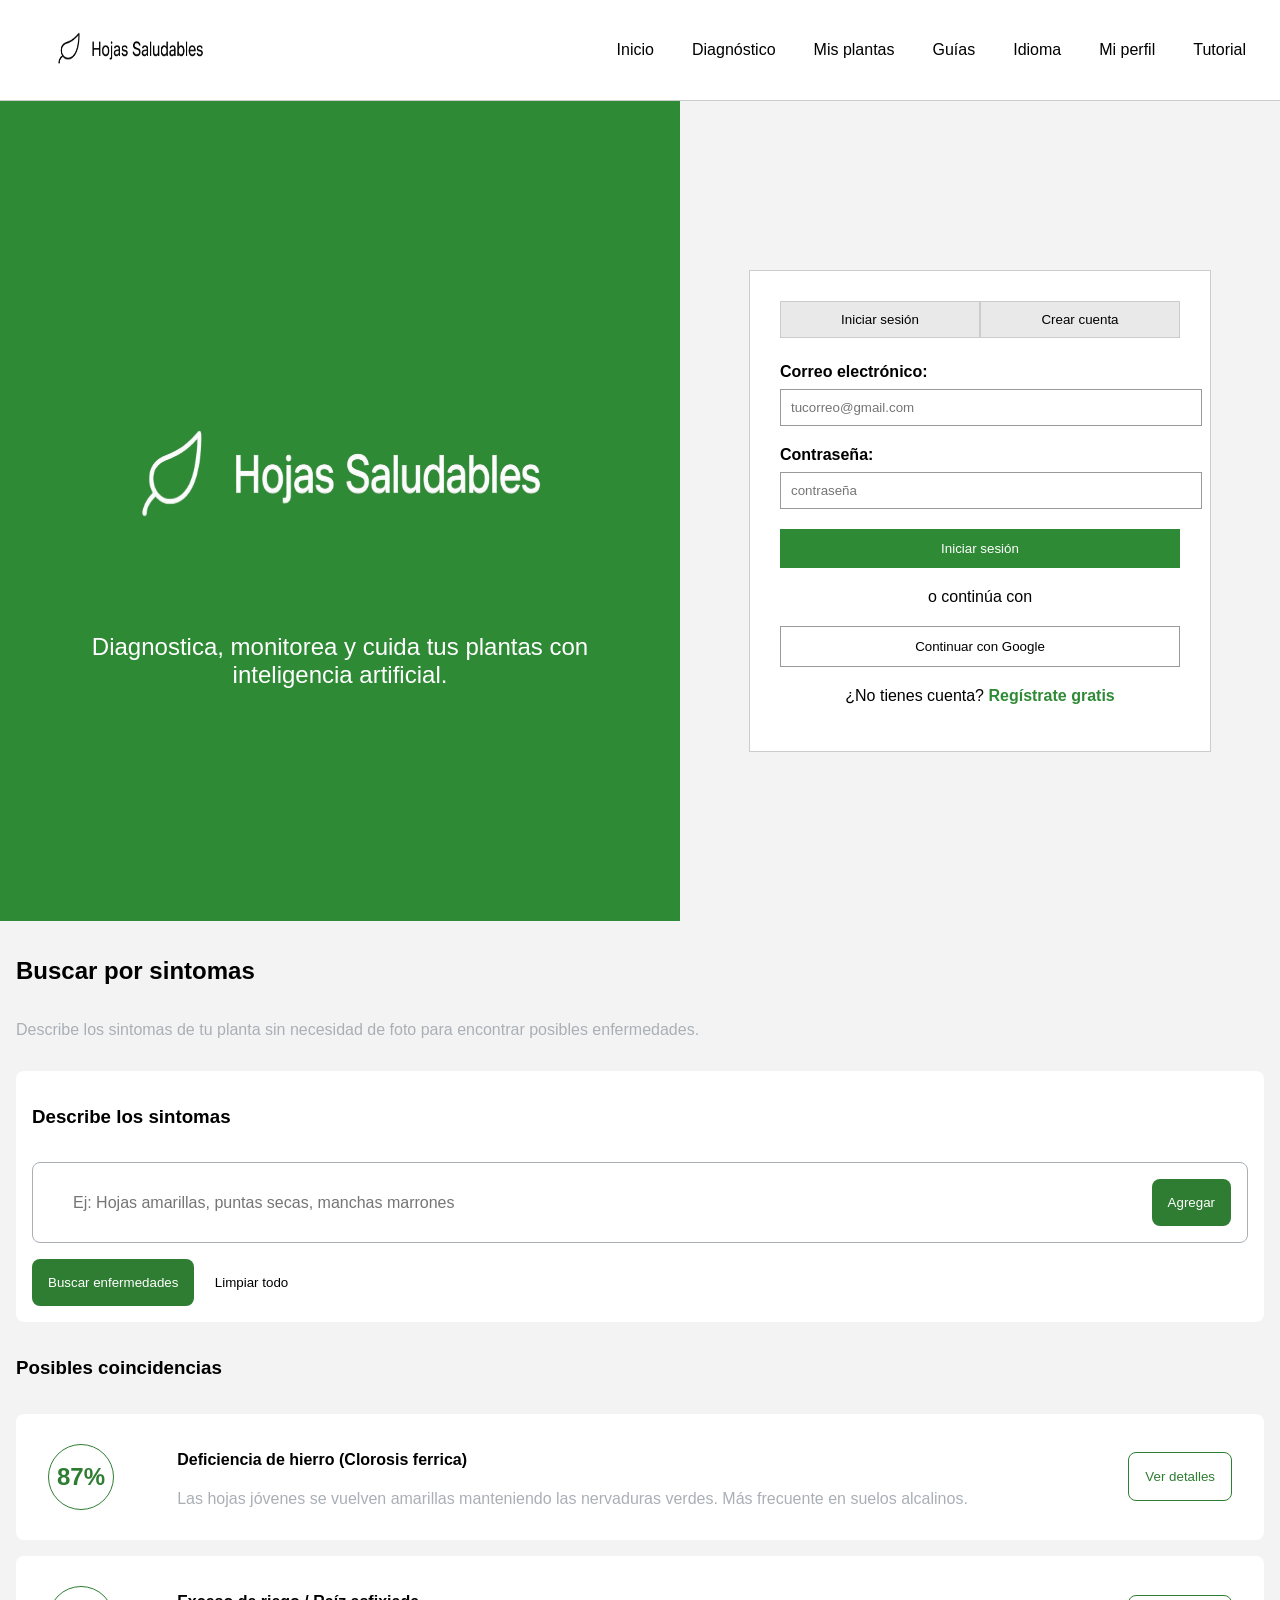
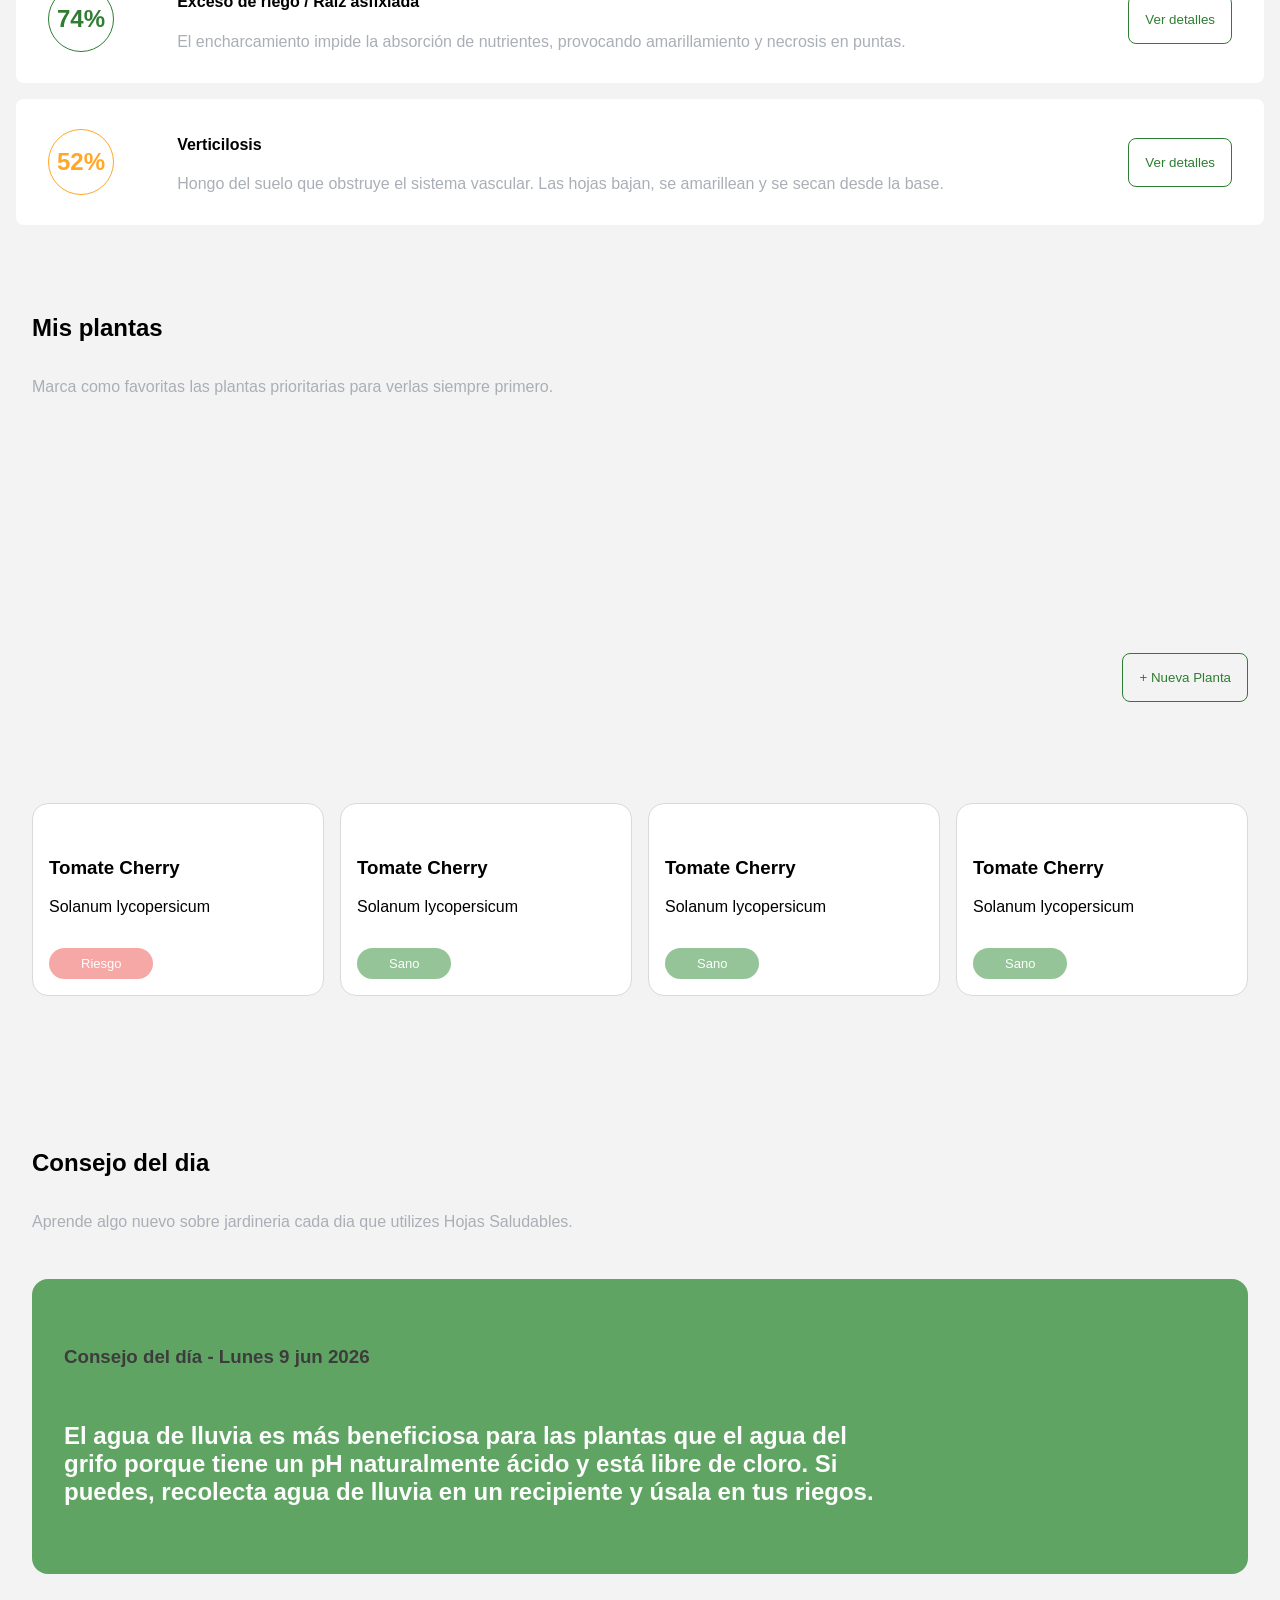
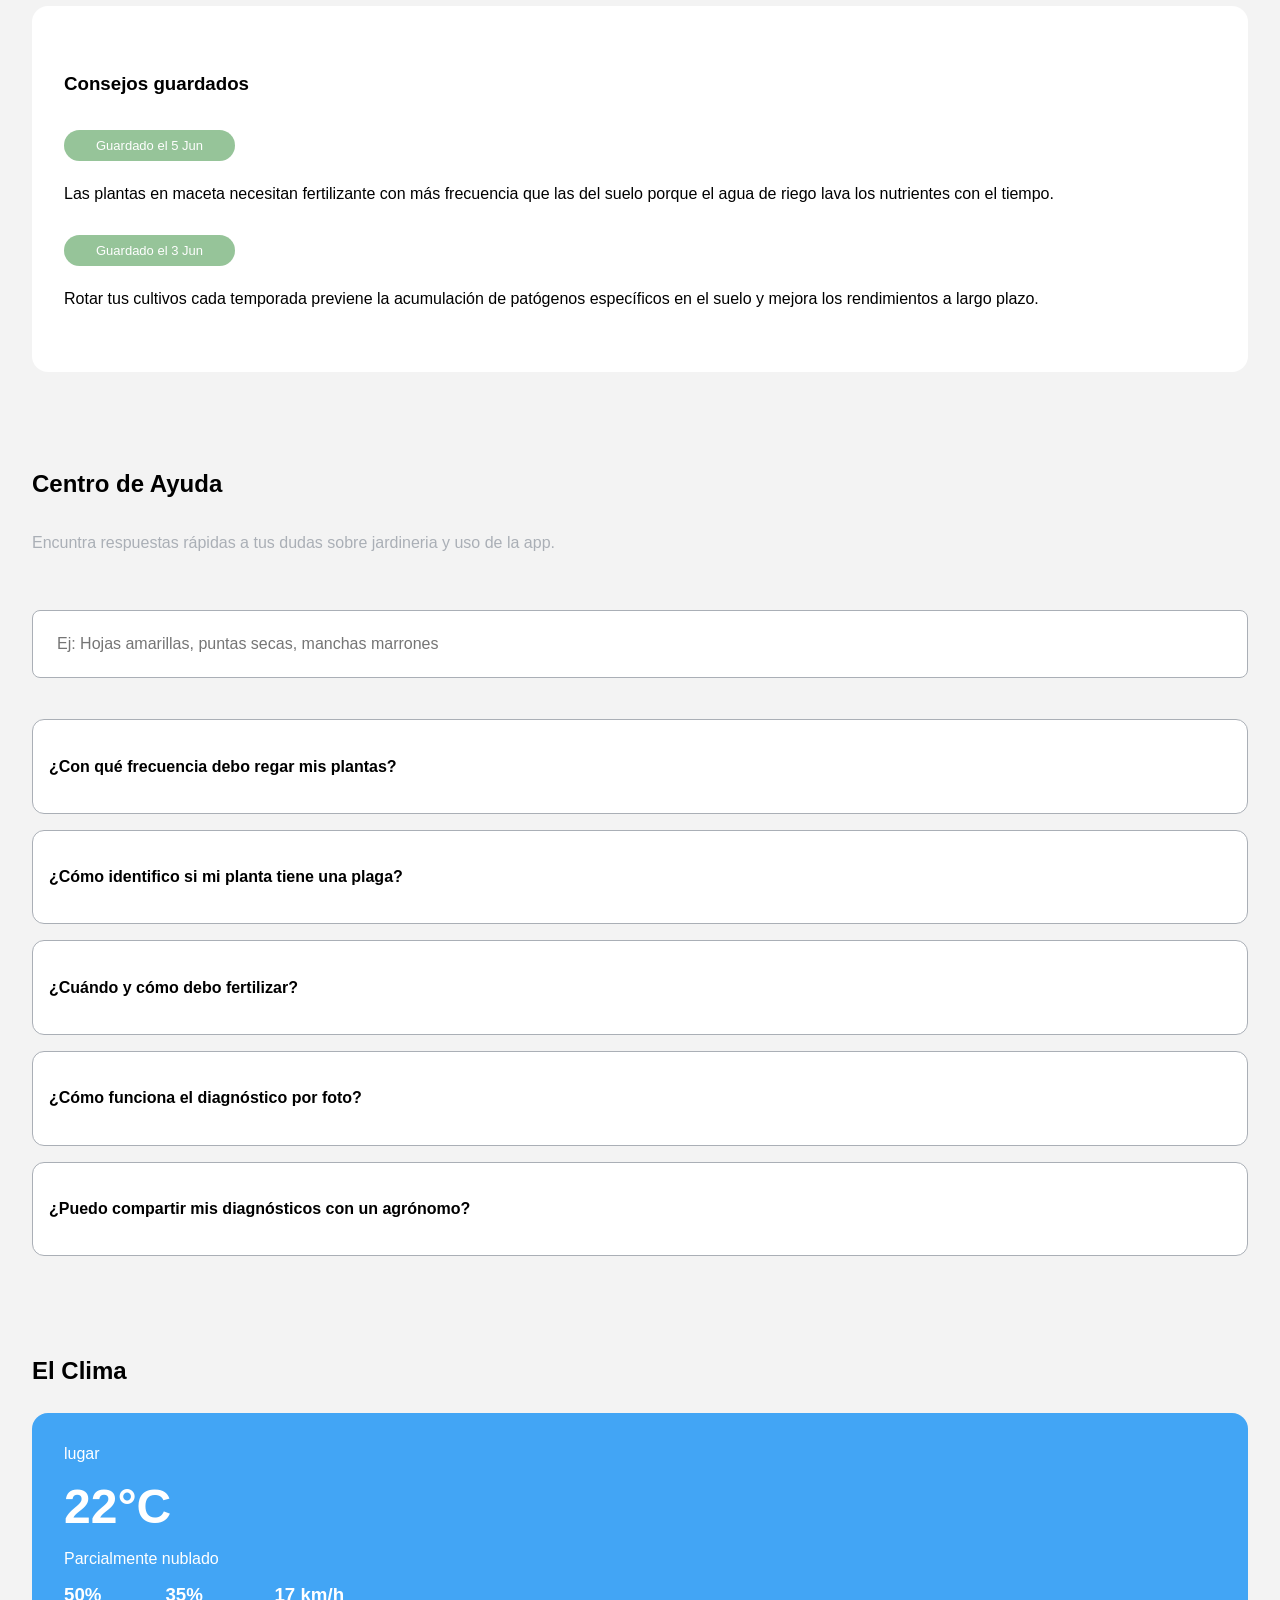
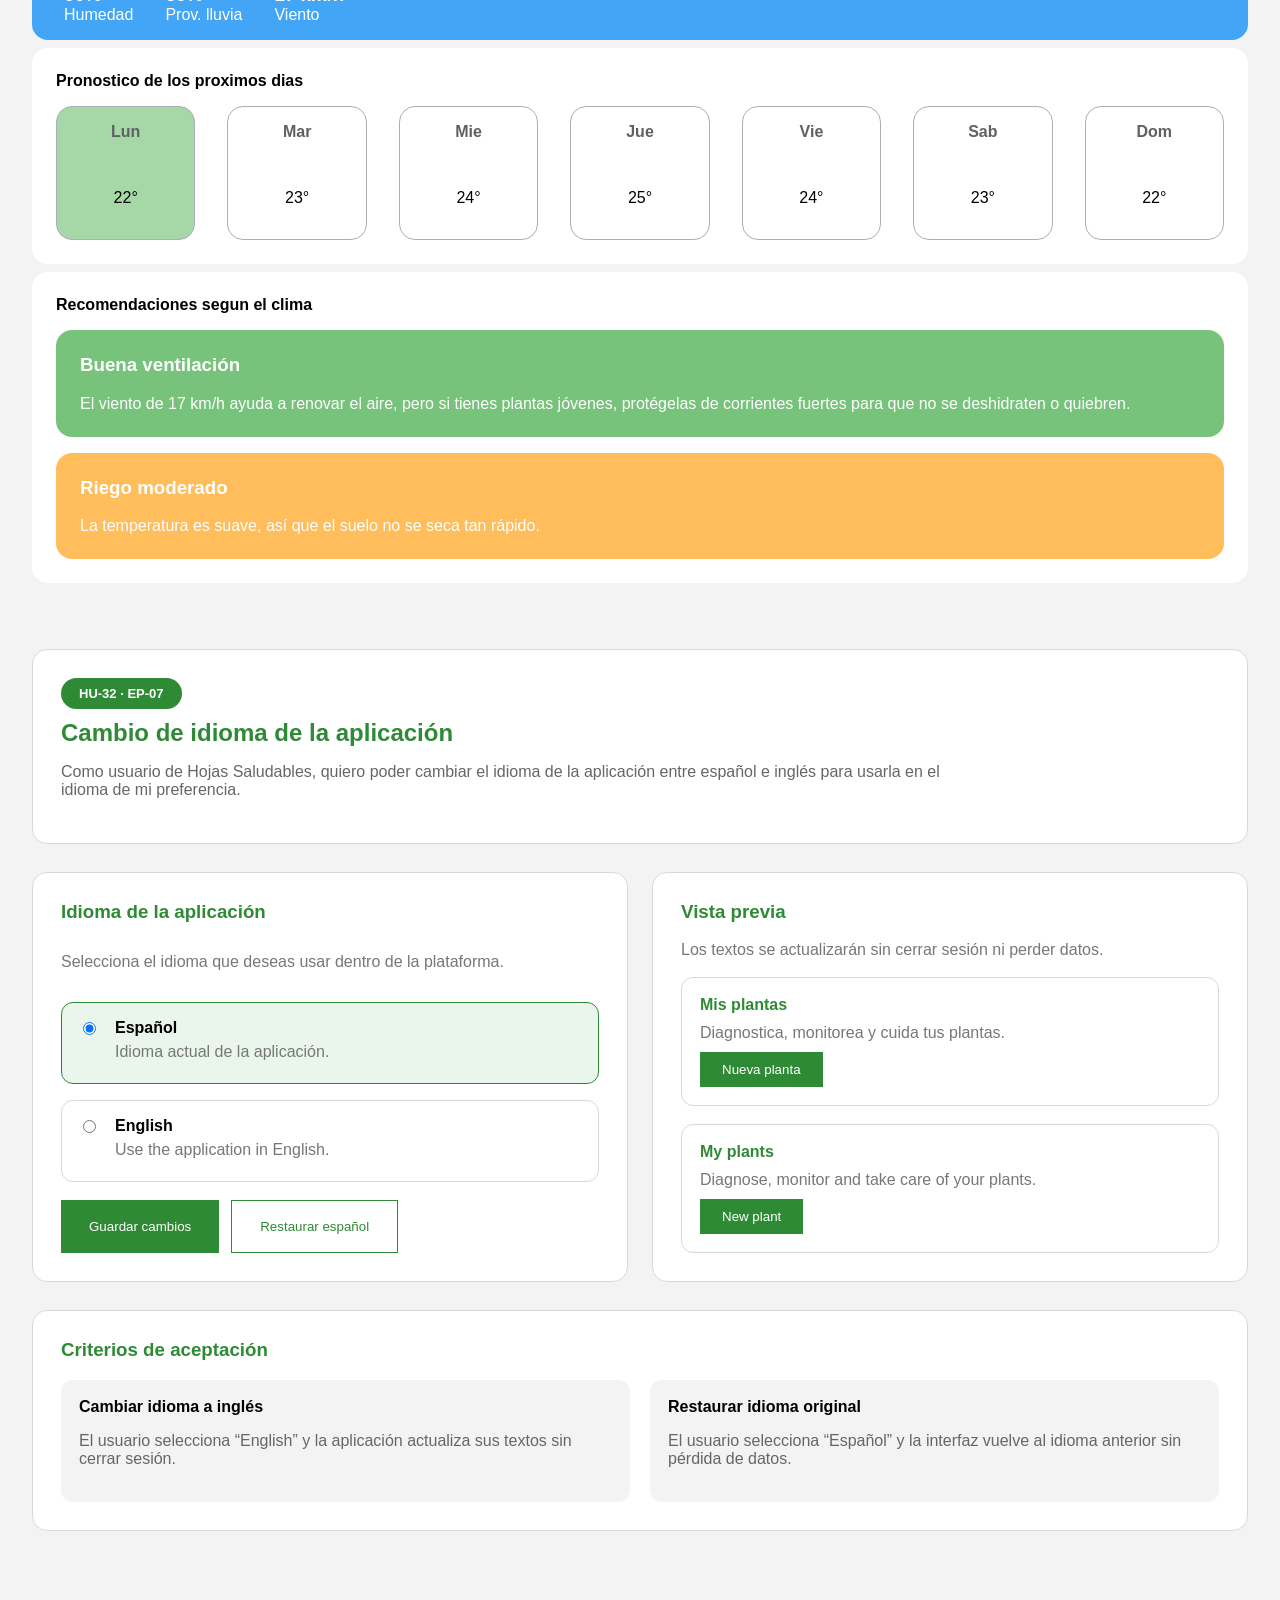
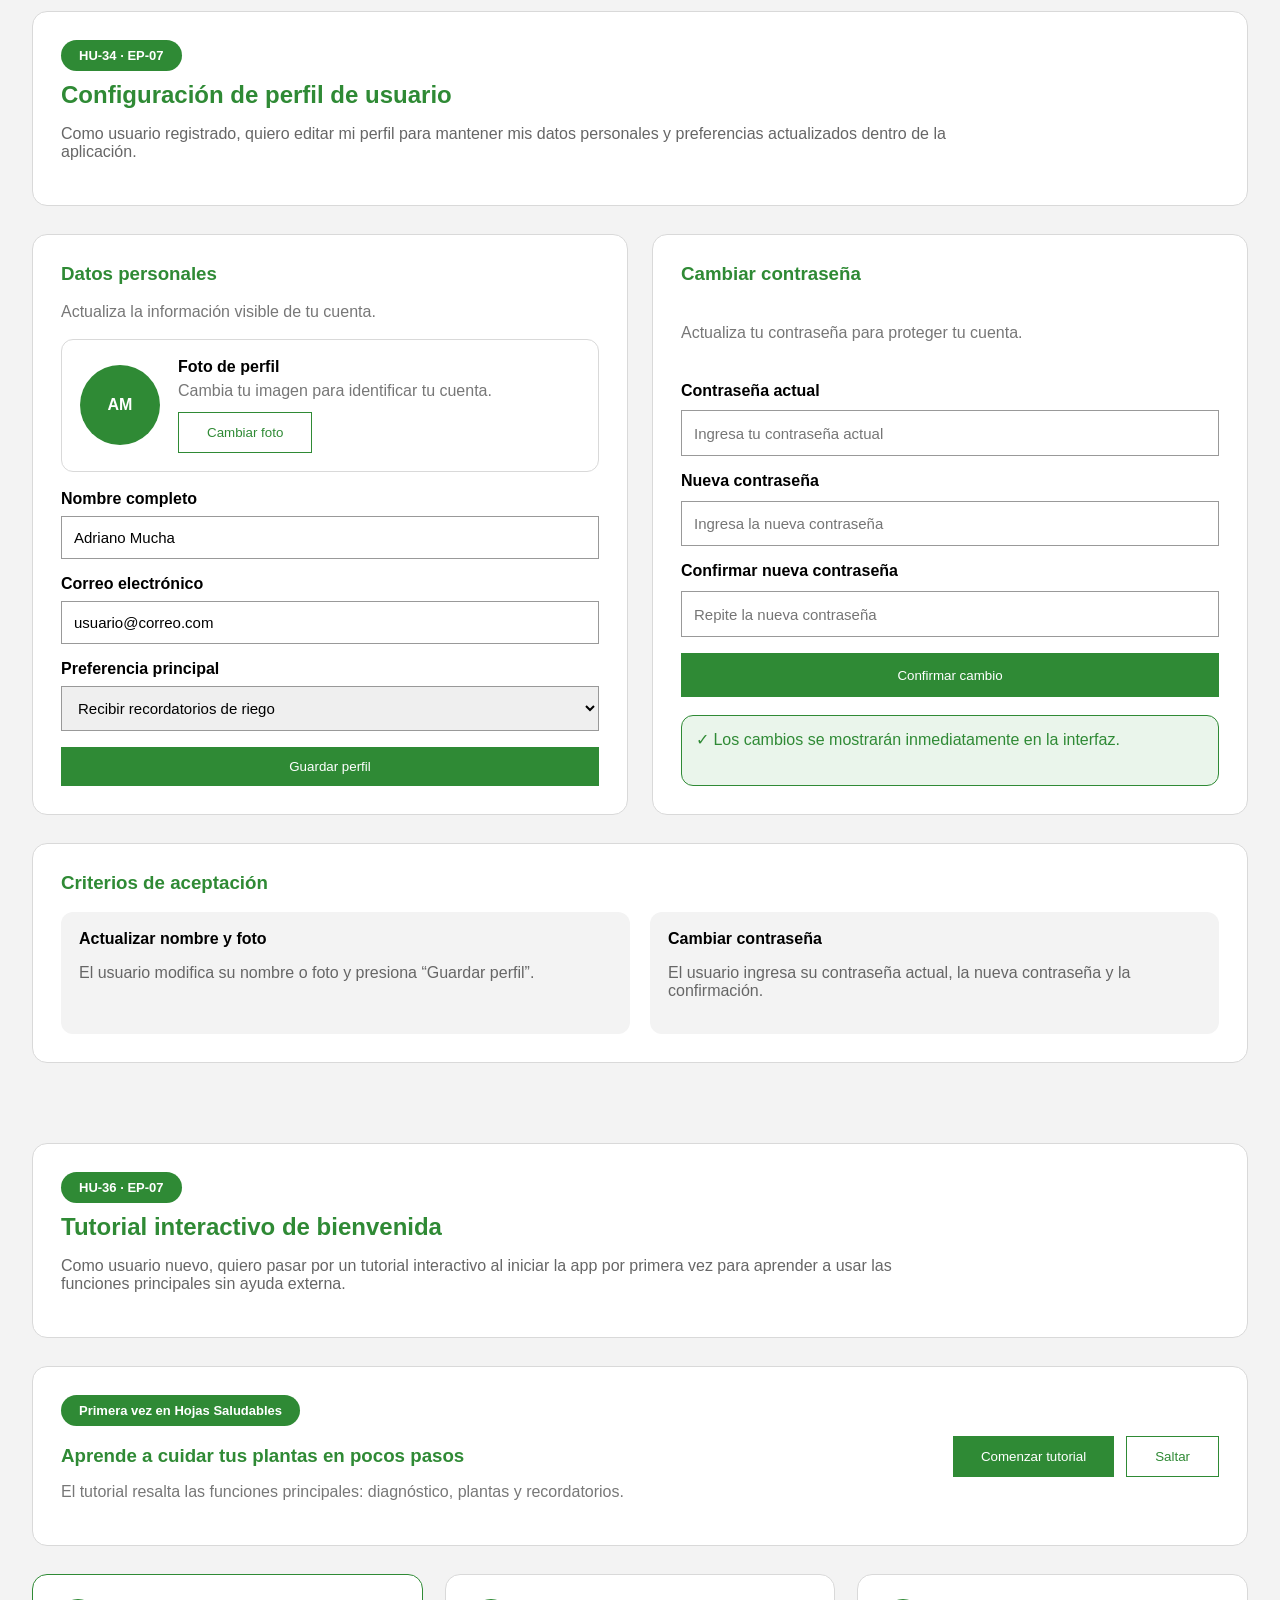
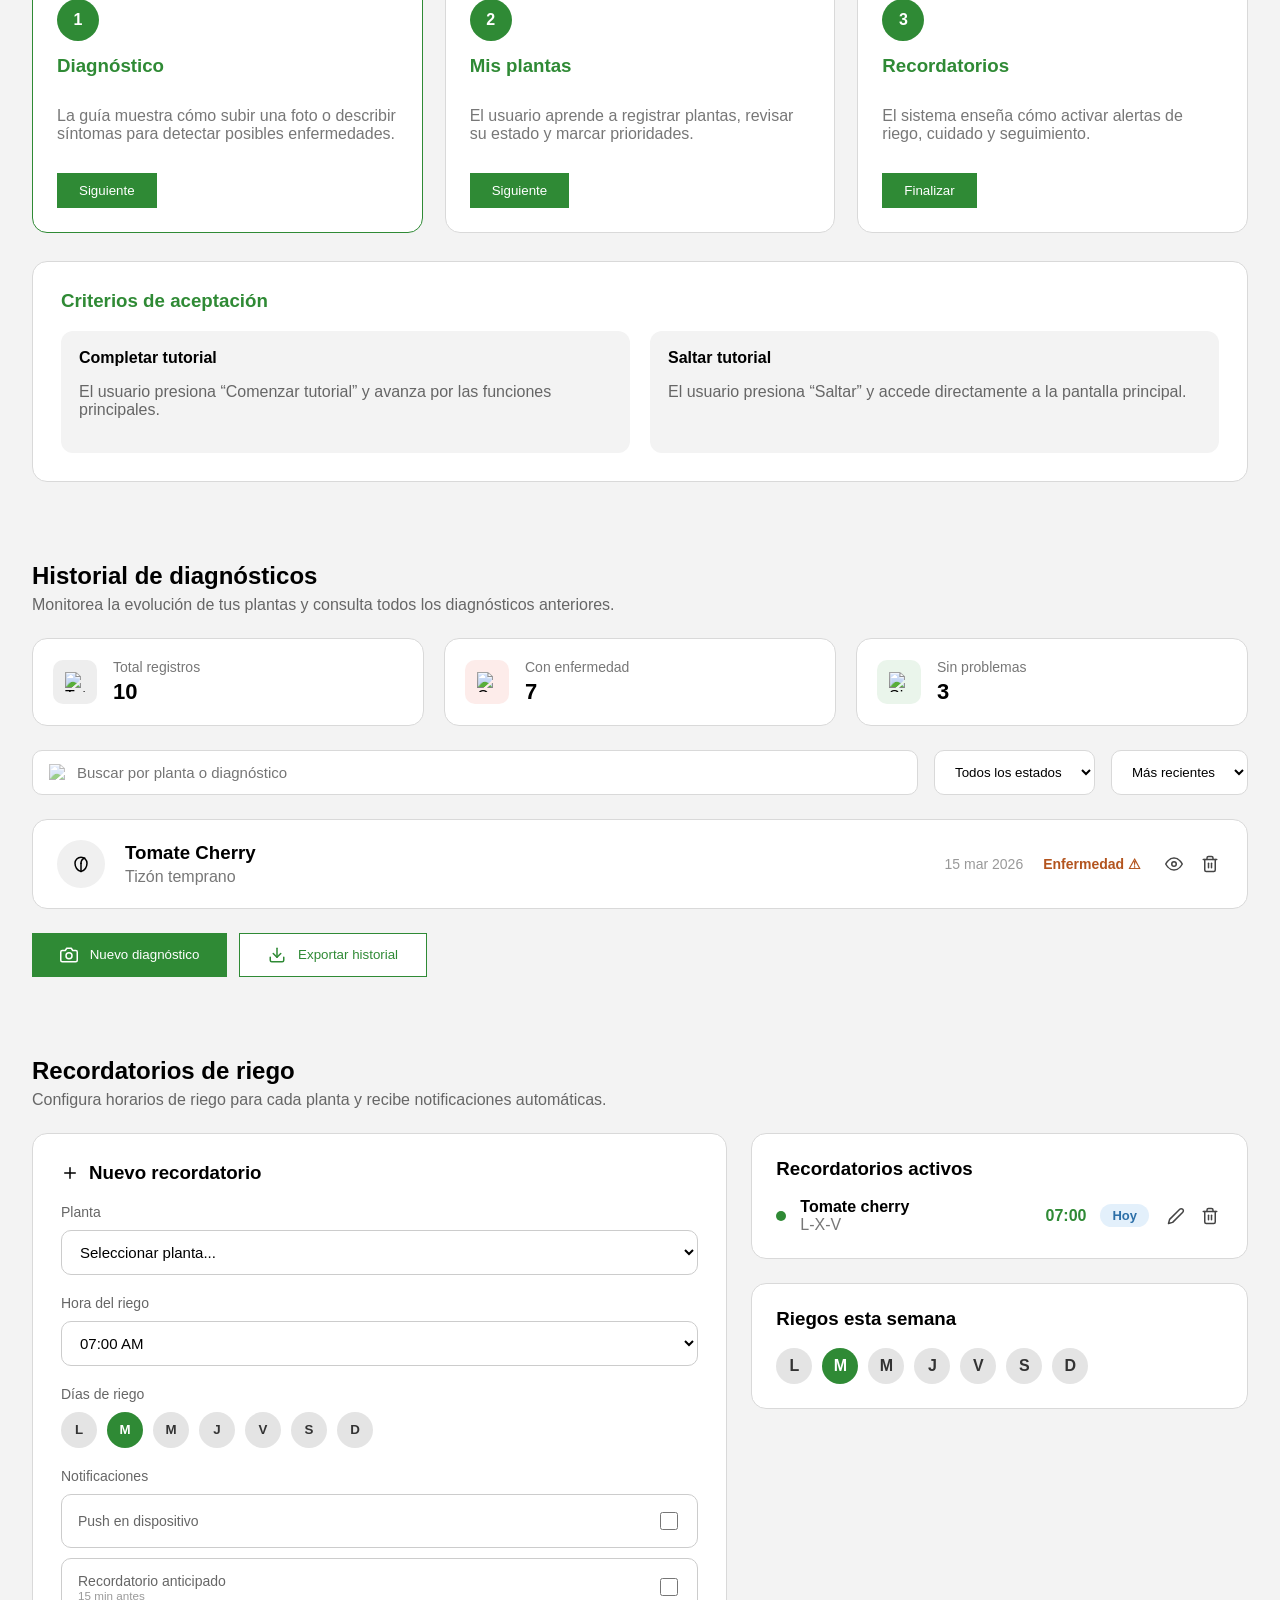
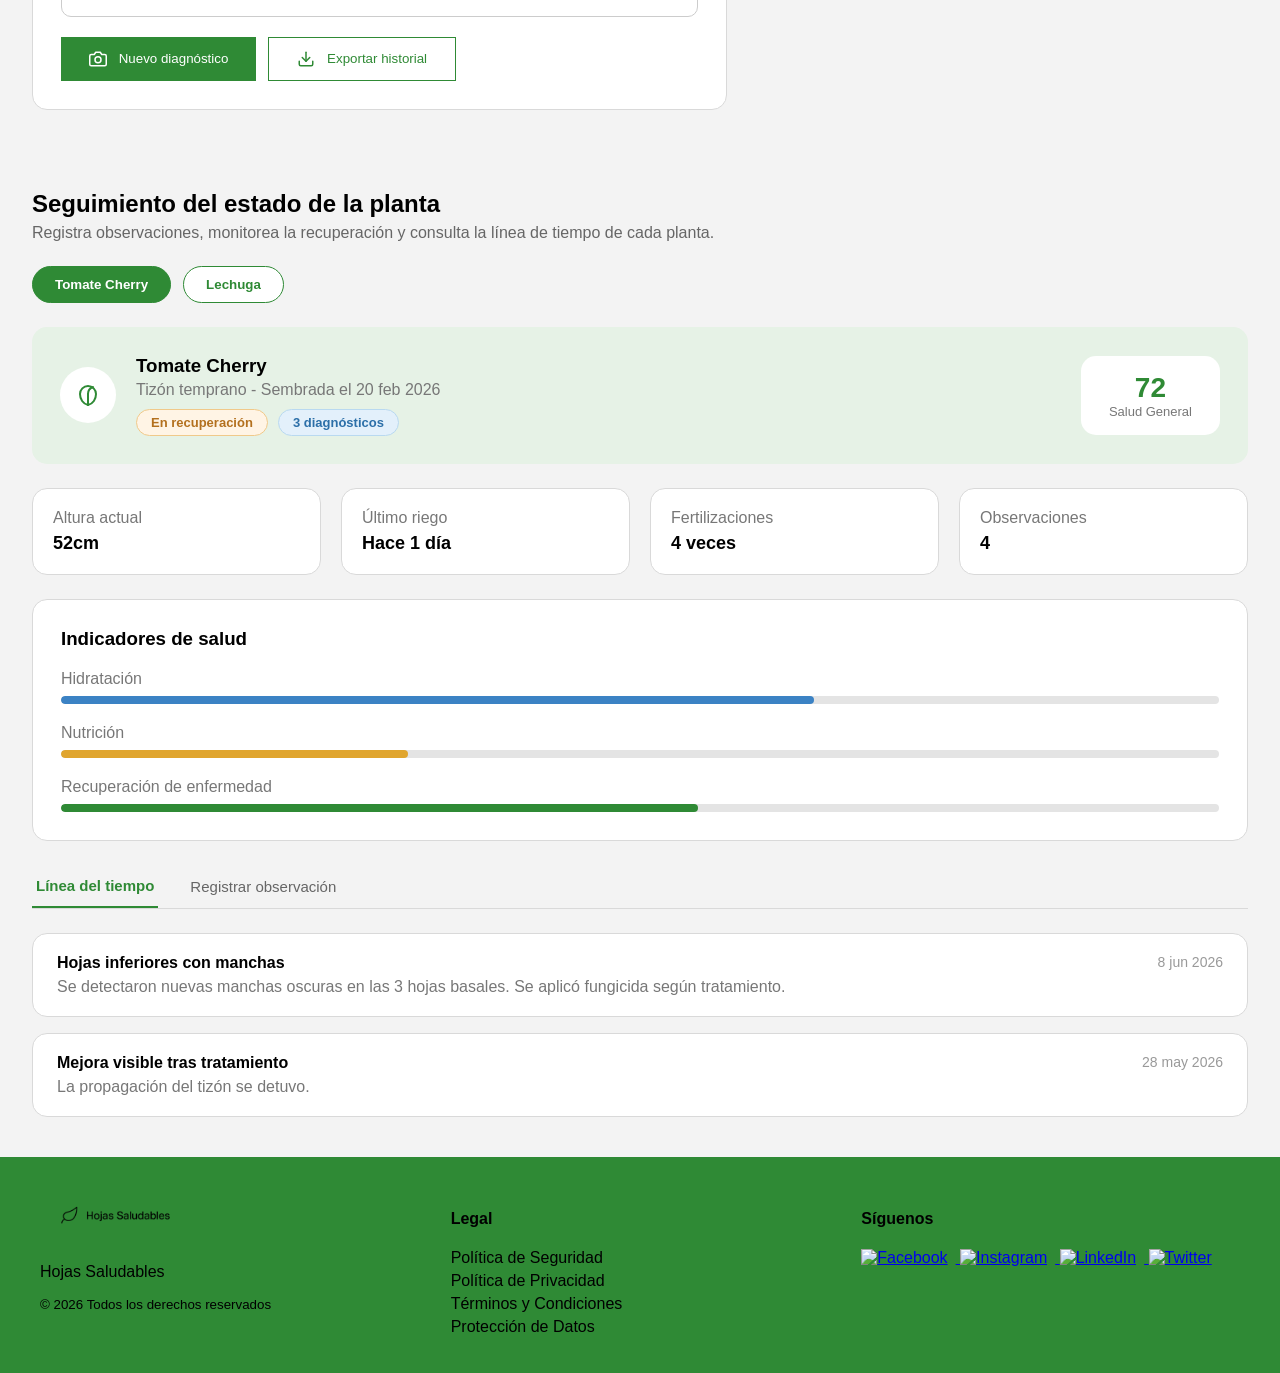
==== index.html @ 91969804 "Primer commit" ====
<!DOCTYPE html>
<html lang="es">
  <head>
    <meta charset="UTF-8" />
    <meta name="viewport" content="width=device-width, initial-scale=1.0" />
    <title>Hojas Saludables</title>

    <link rel="stylesheet" href="assets/styles/he_inicio.css" />
    <link rel="stylesheet" href="assets/styles/footer.css" />
    <link rel="stylesheet" href="assets/styles/seccion_sintomas.css" />
    <link rel="stylesheet" href="assets/styles/seccion_mis_plantas.css" />
    <link rel="stylesheet" href="assets/styles/seccion_consejo.css" />
    <link rel="stylesheet" href="assets/styles/seccion-clima.css">
    <link rel="stylesheet" href="assets/styles/seccion-ayuda.css">
    <link rel="stylesheet" href="assets/styles/seccion_historial.css">
    <link rel="stylesheet" href="assets/styles/seccion_recordatorios.css">
    <link rel="stylesheet" href="assets/styles/hu_ep07.css" />
    <link rel="stylesheet" href="assets/styles/seccion_seguimiento.css">
    <link rel="stylesheet" href="assets/styles/iconos.css" />
    <link rel="stylesheet" href="https://cdnjs.cloudflare.com/ajax/libs/font-awesome/7.0.1/css/all.min.css"/>

    <!-- CSS DE MIS 3 HU -->
    <link rel="stylesheet" href="assets/styles/hu_ep07.css" />
  </head>

  <body>
    <!-- CABECERA -->
    <nav class="top-header">
      <div class="logo">
        <a href="#inicio">
          <img
            height="150"
            width="200"
            src="assets/images/Logo_letras_negras.png"
            alt="Logo Hojas Saludables"
          />
        </a>
      </div>

      <ul class="menu-horizontal">
        <li><a href="#inicio">Inicio</a></li>
        <li><a href="#diagnostico">Diagnóstico</a></li>
        <li><a href="#plantas">Mis plantas</a></li>
        <li><a href="#guias">Guías</a></li>

        <!-- MIS HU AGREGADAS -->
        <li><a href="#hu32">Idioma</a></li>
        <li><a href="#hu34">Mi perfil</a></li>
        <li><a href="#hu36">Tutorial</a></li>
      </ul>
    </nav>

    <!-- INICIO / LOGIN -->
    <section id="inicio" class="seccion-login">
      <div class="panel-izquierdo">
        <img
          height="150"
          width="200"
          src="assets/images/Logo_letras_blancas.png"
          alt="Logo Hojas Saludables"
        />

        <p>
          Diagnostica, monitorea y cuida tus plantas con inteligencia
          artificial.
        </p>
      </div>

      <div class="panel-derecho">
        <div class="formulario-login">
          <div class="tabs">
            <button>Iniciar sesión</button>
            <button>Crear cuenta</button>
          </div>

          <form>
            <div class="campo">
              <label>Correo electrónico:</label>
              <input type="text" placeholder="tucorreo@gmail.com" />
            </div>

            <div class="campo">
              <label>Contraseña:</label>
              <input type="password" placeholder="contraseña" />
            </div>

            <button class="btn-login" type="submit">Iniciar sesión</button>
          </form>

          <div class="separador">
            <p>o continúa con</p>
          </div>

          <button class="btn-google">Continuar con Google</button>

          <p class="registro">
            ¿No tienes cuenta?
            <a href="#">Regístrate gratis</a>
          </p>
        </div>
      </div>
    </section>

    <!-- DIAGNÓSTICO / BÚSQUEDA DE SÍNTOMAS -->
    <section id="diagnostico" class="buscar-sintomas">
      <div class="descripcion">
            <h1>Buscar por sintomas</h1>
            <p>Describe los sintomas de tu planta sin necesidad de foto para encontrar posibles enfermedades.</p>
        </div>
        <div class="buscador">
            <h3>Describe los sintomas</h3>
            <div class="barra-busqueda">
                <i class="fa-solid fa-magnifying-glass"></i>
                <input type="text" id="Buscar" placeholder="Ej: Hojas amarillas, puntas secas, manchas marrones">
                <button class="btn-verde">Agregar</button>
            </div>
            <div class="botones">
                <button class="btn-verde">Buscar enfermedades</button>
                <button class="btn-blanco">Limpiar todo</button>
            </div>
        </div>
        <div class="coincidencias">
            <h3>Posibles coincidencias</h3>
            <div class="coincidencia-encontrada">
                <div class="porcentaje-verde">
                    <h2>87%</h2>
                </div>
                <div class="sintoma-descripcion">
                    <h4>Deficiencia de hierro (Clorosis ferrica)</h4>
                    <p>Las hojas jóvenes se vuelven amarillas manteniendo las nervaduras verdes. Más frecuente en suelos alcalinos.</p>
                </div>
                <button class="btn-bordes">Ver detalles</button>
            </div>
            <div class="coincidencia-encontrada">
                <div class="porcentaje-verde">
                    <h2>74%</h2>
                </div>
                <div class="sintoma-descripcion">
                    <h4>Exceso de riego / Raíz asfixiada</h4>
                    <p>El encharcamiento impide la absorción de nutrientes, provocando amarillamiento y necrosis en puntas.</p>
                </div>
                <button class="btn-bordes">Ver detalles</button>
            </div>
            <div class="coincidencia-encontrada">
                <div class="porcentaje-naranja">
                    <h2>52%</h2>
                </div>
                <div class="sintoma-descripcion">
                    <h4>Verticilosis</h4>
                    <p>Hongo del suelo que obstruye el sistema vascular. Las hojas bajan, se amarillean y se secan desde la base.</p>
                </div>
                <button class="btn-bordes">Ver detalles</button>
            </div>
        </div>
    </section>

    <!-- MIS PLANTAS -->
    <section id="plantas" class="mis-plantas">
      <div class="descripcion">
        <h1>Mis plantas</h1>
        <p>Marca como favoritas las plantas prioritarias para verlas siempre primero.</p>
      </div>
      <button class="btn-bordes">+ Nueva Planta</button>
      <div class="plantas">
        <div class="card-planta">
          <img
            src="https://km100semillasorganicas.uy/cdn/shop/files/CHERRY_TINYTIM.jpg"
            alt=""
          />
          <div class="card-planta-descripcion">
            <div class="card-top">
              <div class="planta-nombre">
                <h3>Tomate Cherry</h3>
                <p>Solanum lycopersicum</p>
              </div>
              <i class="fa-solid fa-star"></i>
            </div>
            <div class="etiqueta-rojo">Riesgo</div>
          </div>
        </div>
        <div class="card-planta">
          <img
            src="https://km100semillasorganicas.uy/cdn/shop/files/CHERRY_TINYTIM.jpg"
            alt=""
          />
          <div class="card-planta-descripcion">
            <div class="card-top">
              <div class="planta-nombre">
                <h3>Tomate Cherry</h3>
                <p>Solanum lycopersicum</p>
              </div>
              <i class="fa-regular fa-star"></i>
            </div>
            <div class="etiqueta-verde">Sano</div>
          </div>
        </div>
        <div class="card-planta">
          <img
            src="https://km100semillasorganicas.uy/cdn/shop/files/CHERRY_TINYTIM.jpg"
            alt=""
          />
          <div class="card-planta-descripcion">
            <div class="card-top">
              <div class="planta-nombre">
                <h3>Tomate Cherry</h3>
                <p>Solanum lycopersicum</p>
              </div>
              <i class="fa-regular fa-star"></i>
            </div>
            <div class="etiqueta-verde">Sano</div>
          </div>
        </div>
        <div class="card-planta">
          <img
            src="https://km100semillasorganicas.uy/cdn/shop/files/CHERRY_TINYTIM.jpg"
            alt=""
          />
          <div class="card-planta-descripcion">
            <div class="card-top">
              <div class="planta-nombre">
                <h3>Tomate Cherry</h3>
                <p>Solanum lycopersicum</p>
              </div>
              <i class="fa-regular fa-star"></i>
            </div>
            <div class="etiqueta-verde">Sano</div>
          </div>
        </div>
      </div>
    </section>

    <!-- GUÍAS / CONSEJO DEL DÍA -->
    <section id="guias" class="seccion-consejo">
      <div class="descripcion">
        <h1>Consejo del dia</h1>
        <p>Aprende algo nuevo sobre jardineria cada dia que utilizes Hojas Saludables.</p>
      </div>
      <div class="consejo-contenido">
        <div class="contenido-top">
          <h3>Consejo del día - Lunes 9 jun 2026</h3>
          <i class="fa-regular fa-star"></i>
        </div>
        <div class="contenido-bottom">
          <h2>
            El agua de lluvia es más beneficiosa para las plantas que el agua
            del grifo porque tiene un pH naturalmente ácido y está libre de
            cloro. Si puedes, recolecta agua de lluvia en un recipiente y úsala
            en tus riegos.
          </h2>
          <i class="fa-brands fa-pagelines"></i>
        </div>
      </div>
      <div class="card-consejo-guardado">
        <div class="card-titulo">
          <h3>Consejos guardados</h3>
        </div>
        <div class="card-consejo">
          <div class="etiqueta-verde">Guardado el 5 Jun</div>
          <p>
            Las plantas en maceta necesitan fertilizante con más frecuencia que
            las del suelo porque el agua de riego lava los nutrientes con el
            tiempo.
          </p>
        </div>
        <div class="card-consejo">
          <div class="etiqueta-verde">Guardado el 3 Jun</div>
          <p>
            Rotar tus cultivos cada temporada previene la acumulación de
            patógenos específicos en el suelo y mejora los rendimientos a largo
            plazo.
          </p>
        </div>
      </div>
    </section>

    <!--Seccion Ayuda-->

    <section class="ayuda">
        <div class="descripcion">
            <h1>Centro de Ayuda</h1>
            <p>Encuntra respuestas rápidas a tus dudas sobre jardineria y uso de la app.</p>
        </div>
        <div class="barra-busqueda">
            <input type="text" id="Buscar" placeholder="Ej: Hojas amarillas, puntas secas, manchas marrones">
            <i class="fa-solid fa-magnifying-glass"></i>
        </div>
        <div class="zona-preguntas">
            <div class="pregunta">
                <h4>¿Con qué frecuencia debo regar mis plantas?</h4>
                <i class="fa-solid fa-angle-down"></i>
            </div>
            <div class="pregunta">
                <h4>¿Cómo identifico si mi planta tiene una plaga?</h4>
                <i class="fa-solid fa-angle-down"></i>
            </div>
            <div class="pregunta">
                <h4>¿Cuándo y cómo debo fertilizar?</h4>
                <i class="fa-solid fa-angle-down"></i>
            </div>
            <div class="pregunta">
                <h4>¿Cómo funciona el diagnóstico por foto?</h4>
                <i class="fa-solid fa-angle-down"></i>
            </div>
            <div class="pregunta">
                <h4>¿Puedo compartir mis diagnósticos con un agrónomo?</h4>
                <i class="fa-solid fa-angle-down"></i>
            </div>
        </div>
    </section>

    <!--Seccion Clima-->

    <section class="clima">
        <h1>El Clima</h1>
        <div class="clima-actual">
            <p>lugar</p>
            <h1>22°C</h1>
            <p>Parcialmente nublado</p>
            <div class="detalles-clima">
                <div class="detalle-clima-sec">
                    <h3>50%</h3>
                    <p>Humedad</p>
                </div>
                <div class="detalle-clima-sec">
                    <h3>35%</h3>
                    <p>Prov. lluvia</p>
                </div>
                <div class="detalle-clima-sec">
                    <h3>17 km/h</h3>
                    <p>Viento</p>
                </div>
            </div>
        </div>
        <div class="pronosticos">
            <h4>Pronostico de los proximos dias</h4>
            <div class="pronostico-prox">
                <div class="pronostico-dia-actual">
                    <h4>Lun</h4>
                    <i class="fa-solid fa-cloud-sun"></i>
                    <p>22°</p>
                </div>
                <div class="pronostico-dia">
                    <h4>Mar</h4>
                    <i class="fa-solid fa-cloud-sun"></i>
                    <p>23°</p>
                </div>
                <div class="pronostico-dia">
                    <h4>Mie</h4>
                    <i class="fa-solid fa-cloud-sun"></i>
                    <p>24°</p>
                </div>
                <div class="pronostico-dia">
                    <h4>Jue</h4>
                    <i class="fa-solid fa-cloud-sun"></i>
                    <p>25°</p>
                </div>
                <div class="pronostico-dia">
                    <h4>Vie</h4>
                    <i class="fa-solid fa-cloud-sun"></i>
                    <p>24°</p>
                </div>
                <div class="pronostico-dia">
                    <h4>Sab</h4>
                    <i class="fa-solid fa-cloud-sun"></i>
                    <p>23°</p>
                </div>
                <div class="pronostico-dia">
                    <h4>Dom</h4>
                    <i class="fa-solid fa-cloud-sun"></i>
                    <p>22°</p>
                </div>
            </div>
        </div>
        <div class="recomendaciones-clima">
            <h4>Recomendaciones segun el clima</h4>
            <div class="mensaje-verde">
                <h3>Buena ventilación</h3>
                <p>El viento de 17 km/h ayuda a renovar el aire, pero si tienes plantas jóvenes, protégelas de corrientes fuertes para que no se deshidraten o quiebren.</p>
            </div>
            <div class="mensaje-naranja">
                <h3>Riego moderado</h3>
                <p>La temperatura es suave, así que el suelo no se seca tan rápido.</p>
            </div>
            <!--
            <div class="mensaje-rojo">
                <h3>Revisa plagas</h3>
                <p>El clima templado y la humedad media de 50% favorecen la aparición de pulgones o ácaros. Aprovecha para inspeccionar el envés de las hojas.</p>
            </div>
            -->
        </div>
    </section>

    <!-- HU-32: CAMBIO DE IDIOMA -->
    <section id="hu32" class="seccion-hu">
      <div class="hu-encabezado">
        <span class="hu-etiqueta">HU-32 · EP-07</span>
        <h2>Cambio de idioma de la aplicación</h2>
        <p>
          Como usuario de Hojas Saludables, quiero poder cambiar el idioma de la
          aplicación entre español e inglés para usarla en el idioma de mi
          preferencia.
        </p>
      </div>

      <div class="hu-grid dos-columnas">
        <div class="hu-card">
          <h3>Idioma de la aplicación</h3>
          <p class="texto-secundario">
            Selecciona el idioma que deseas usar dentro de la plataforma.
          </p>

          <div class="opciones-idioma">
            <label class="opcion-seleccionada">
              <input type="radio" name="idioma" checked />
              <div>
                <strong>Español</strong>
                <p>Idioma actual de la aplicación.</p>
              </div>
            </label>

            <label>
              <input type="radio" name="idioma" />
              <div>
                <strong>English</strong>
                <p>Use the application in English.</p>
              </div>
            </label>
          </div>

          <div class="botones-acciones">
            <button class="btn-principal">Guardar cambios</button>
            <button class="btn-secundario">Restaurar español</button>
          </div>
        </div>

        <div class="hu-card">
          <h3>Vista previa</h3>
          <p class="texto-secundario">
            Los textos se actualizarán sin cerrar sesión ni perder datos.
          </p>

          <div class="preview-box">
            <h4>Mis plantas</h4>
            <p>Diagnostica, monitorea y cuida tus plantas.</p>
            <button class="btn-mini">Nueva planta</button>
          </div>

          <div class="preview-box">
            <h4>My plants</h4>
            <p>Diagnose, monitor and take care of your plants.</p>
            <button class="btn-mini">New plant</button>
          </div>
        </div>
      </div>

      <div class="criterios-card">
        <h3>Criterios de aceptación</h3>

        <div class="criterios-grid">
          <div>
            <strong>Cambiar idioma a inglés</strong>
            <p>
              El usuario selecciona “English” y la aplicación actualiza sus
              textos sin cerrar sesión.
            </p>
          </div>

          <div>
            <strong>Restaurar idioma original</strong>
            <p>
              El usuario selecciona “Español” y la interfaz vuelve al idioma
              anterior sin pérdida de datos.
            </p>
          </div>
        </div>
      </div>
    </section>

    <!-- HU-34: CONFIGURACIÓN DE PERFIL -->
    <section id="hu34" class="seccion-hu">
      <div class="hu-encabezado">
        <span class="hu-etiqueta">HU-34 · EP-07</span>
        <h2>Configuración de perfil de usuario</h2>
        <p>
          Como usuario registrado, quiero editar mi perfil para mantener mis
          datos personales y preferencias actualizados dentro de la aplicación.
        </p>
      </div>

      <div class="hu-grid dos-columnas">
        <div class="hu-card">
          <h3>Datos personales</h3>
          <p class="texto-secundario">
            Actualiza la información visible de tu cuenta.
          </p>

          <div class="perfil-foto">
            <div class="avatar">AM</div>

            <div>
              <strong>Foto de perfil</strong>
              <p>Cambia tu imagen para identificar tu cuenta.</p>
              <button class="btn-secundario">Cambiar foto</button>
            </div>
          </div>

          <form class="formulario-hu">
            <div class="campo-hu">
              <label>Nombre completo</label>
              <input type="text" value="Adriano Mucha" />
            </div>

            <div class="campo-hu">
              <label>Correo electrónico</label>
              <input type="email" value="usuario@correo.com" />
            </div>

            <div class="campo-hu">
              <label>Preferencia principal</label>
              <select>
                <option>Recibir recordatorios de riego</option>
                <option>Recibir alertas de enfermedades</option>
                <option>Recibir consejos semanales</option>
              </select>
            </div>

            <button class="btn-principal" type="button">Guardar perfil</button>
          </form>
        </div>

        <div class="hu-card">
          <h3>Cambiar contraseña</h3>
          <p class="texto-secundario">
            Actualiza tu contraseña para proteger tu cuenta.
          </p>

          <form class="formulario-hu">
            <div class="campo-hu">
              <label>Contraseña actual</label>
              <input type="password" placeholder="Ingresa tu contraseña actual" />
            </div>

            <div class="campo-hu">
              <label>Nueva contraseña</label>
              <input type="password" placeholder="Ingresa la nueva contraseña" />
            </div>

            <div class="campo-hu">
              <label>Confirmar nueva contraseña</label>
              <input type="password" placeholder="Repite la nueva contraseña" />
            </div>

            <button class="btn-principal" type="button">
              Confirmar cambio
            </button>
          </form>

          <div class="mensaje-exito">
            ✓ Los cambios se mostrarán inmediatamente en la interfaz.
          </div>
        </div>
      </div>

      <div class="criterios-card">
        <h3>Criterios de aceptación</h3>

        <div class="criterios-grid">
          <div>
            <strong>Actualizar nombre y foto</strong>
            <p>
              El usuario modifica su nombre o foto y presiona “Guardar perfil”.
            </p>
          </div>

          <div>
            <strong>Cambiar contraseña</strong>
            <p>
              El usuario ingresa su contraseña actual, la nueva contraseña y la
              confirmación.
            </p>
          </div>
        </div>
      </div>
    </section>

    <!-- HU-36: TUTORIAL INTERACTIVO -->
    <section id="hu36" class="seccion-hu">
      <div class="hu-encabezado">
        <span class="hu-etiqueta">HU-36 · EP-07</span>
        <h2>Tutorial interactivo de bienvenida</h2>
        <p>
          Como usuario nuevo, quiero pasar por un tutorial interactivo al iniciar
          la app por primera vez para aprender a usar las funciones principales
          sin ayuda externa.
        </p>
      </div>

      <div class="tutorial-hero">
        <div>
          <span class="hu-etiqueta">Primera vez en Hojas Saludables</span>
          <h3>Aprende a cuidar tus plantas en pocos pasos</h3>
          <p>
            El tutorial resalta las funciones principales: diagnóstico, plantas
            y recordatorios.
          </p>
        </div>

        <div class="botones-acciones">
          <button class="btn-principal">Comenzar tutorial</button>
          <button class="btn-secundario">Saltar</button>
        </div>
      </div>

      <div class="pasos-tutorial">
        <article class="paso-card activo">
          <div class="numero-paso">1</div>
          <h3>Diagnóstico</h3>
          <p>
            La guía muestra cómo subir una foto o describir síntomas para
            detectar posibles enfermedades.
          </p>
          <button class="btn-mini">Siguiente</button>
        </article>

        <article class="paso-card">
          <div class="numero-paso">2</div>
          <h3>Mis plantas</h3>
          <p>
            El usuario aprende a registrar plantas, revisar su estado y marcar
            prioridades.
          </p>
          <button class="btn-mini">Siguiente</button>
        </article>

        <article class="paso-card">
          <div class="numero-paso">3</div>
          <h3>Recordatorios</h3>
          <p>
            El sistema enseña cómo activar alertas de riego, cuidado y
            seguimiento.
          </p>
          <button class="btn-mini">Finalizar</button>
        </article>
      </div>

      <div class="criterios-card">
        <h3>Criterios de aceptación</h3>

        <div class="criterios-grid">
          <div>
            <strong>Completar tutorial</strong>
            <p>
              El usuario presiona “Comenzar tutorial” y avanza por las funciones
              principales.
            </p>
          </div>

          <div>
            <strong>Saltar tutorial</strong>
            <p>
              El usuario presiona “Saltar” y accede directamente a la pantalla
              principal.
            </p>
          </div>
        </div>
      </div>
    </section>

        <!-- HISTORIAL: HISTORIAL DE DIAGNÓSTICOS -->
    <section id="historial" class="seccion-historial">
      <div class="historial-encabezado">
        <h2>Historial de diagnósticos</h2>
        <p>Monitorea la evolución de tus plantas y consulta todos los diagnósticos anteriores.</p>
      </div>

      <div class="historial-resumen">
        <div class="resumen-card">
          <div class="resumen-icono">
            <img
              src="https://images.icon-icons.com/1919/PNG/512/documentfile_121192.png"
              alt="Total registros"
            />
          </div>
          <div>
            <p class="resumen-etiqueta">Total registros</p>
            <p class="resumen-numero">10</p>
          </div>
        </div>

        <div class="resumen-card">
          <div class="resumen-icono resumen-icono-alerta">
            <img
              src="https://images.icon-icons.com/1919/PNG/512/warning_121027.png"
              alt="Con enfermedad"
            />
          </div>
          <div>
            <p class="resumen-etiqueta">Con enfermedad</p>
            <p class="resumen-numero">7</p>
          </div>
        </div>

        <div class="resumen-card">
          <div class="resumen-icono resumen-icono-ok">
            <img
              src="https://images.icon-icons.com/1919/PNG/512/checkmark_121135.png"
              alt="Sin problemas"
            />
          </div>
          <div>
            <p class="resumen-etiqueta">Sin problemas</p>
            <p class="resumen-numero">3</p>
          </div>
        </div>
      </div>

      <div class="historial-filtros">
        <div class="historial-buscador">
          <img
            src="https://images.icon-icons.com/780/PNG/512/search_icon-icons.com_64724.png"
            alt="Buscar"
          />
          <input
            type="text"
            id="buscar-historial"
            placeholder="Buscar por planta o diagnóstico"
          />
        </div>

        <select class="historial-select" id="filtro-estado">
          <option>Todos los estados</option>
          <option>Con enfermedad</option>
          <option>Sin problemas</option>
        </select>

        <select class="historial-select" id="filtro-orden">
          <option>Más recientes</option>
          <option>Más antiguos</option>
        </select>
      </div>

      <div class="historial-lista">
        <article class="historial-item">
          <div class="historial-item-icono">
            <svg class="icono-svg" viewBox="0 0 24 24" fill="none" stroke="currentColor" stroke-width="2" stroke-linecap="round" stroke-linejoin="round">
              <path d="M12 22c5-1 8-6 8-11a8 8 0 0 0-8-8 8 8 0 0 0-8 8c0 5 3 10 8 11z"></path>
              <path d="M12 22V11"></path>
              <path d="M12 11c0-4 2-6 5-7"></path>
            </svg>
          </div>

          <div class="historial-item-info">
            <h3>Tomate Cherry</h3>
            <p class="texto-secundario">Tizón temprano</p>
          </div>

          <div class="historial-item-fecha">15 mar 2026</div>

          <div class="historial-item-estado historial-item-enfermedad">
            Enfermedad ⚠
          </div>

          <div class="historial-item-acciones">
            <button class="btn-icono" title="Ver diagnóstico">
              <svg class="icono-svg" viewBox="0 0 24 24" fill="none" stroke="currentColor" stroke-width="2" stroke-linecap="round" stroke-linejoin="round">
                <path d="M1 12s4-8 11-8 11 8 11 8-4 8-11 8-11-8-11-8z"></path>
                <circle cx="12" cy="12" r="3"></circle>
              </svg>
            </button>
            <button class="btn-icono" title="Eliminar registro">
              <svg class="icono-svg" viewBox="0 0 24 24" fill="none" stroke="currentColor" stroke-width="2" stroke-linecap="round" stroke-linejoin="round">
                <polyline points="3 6 5 6 21 6"></polyline>
                <path d="M19 6v14a2 2 0 0 1-2 2H7a2 2 0 0 1-2-2V6m3 0V4a2 2 0 0 1 2-2h4a2 2 0 0 1 2 2v2"></path>
                <line x1="10" y1="11" x2="10" y2="17"></line>
                <line x1="14" y1="11" x2="14" y2="17"></line>
              </svg>
            </button>
          </div>
        </article>
      </div>

      <div class="historial-acciones-finales">
        <button class="btn-principal">
          <svg class="icono-svg icono-boton" viewBox="0 0 24 24" fill="none" stroke="currentColor" stroke-width="2" stroke-linecap="round" stroke-linejoin="round">
            <path d="M23 19a2 2 0 0 1-2 2H3a2 2 0 0 1-2-2V8a2 2 0 0 1 2-2h4l2-3h6l2 3h4a2 2 0 0 1 2 2z"></path>
            <circle cx="12" cy="13" r="4"></circle>
          </svg>
          Nuevo diagnóstico
        </button>
        <button class="btn-secundario">
          <svg class="icono-svg icono-boton" viewBox="0 0 24 24" fill="none" stroke="currentColor" stroke-width="2" stroke-linecap="round" stroke-linejoin="round">
            <path d="M21 15v4a2 2 0 0 1-2 2H5a2 2 0 0 1-2-2v-4"></path>
            <polyline points="7 10 12 15 17 10"></polyline>
            <line x1="12" y1="15" x2="12" y2="3"></line>
          </svg>
          Exportar historial
        </button>
      </div>
    </section>

    <!-- RECORDATORIOS: RECORDATORIOS DE RIEGO -->
    <section id="recordatorios" class="seccion-recordatorios">
      <div class="recordatorios-encabezado">
        <h2>Recordatorios de riego</h2>
        <p>Configura horarios de riego para cada planta y recibe notificaciones automáticas.</p>
      </div>

      <div class="recordatorios-grid">
        <div class="recordatorio-nuevo-card">
          <div class="recordatorio-nuevo-titulo">
            <svg class="icono-svg" viewBox="0 0 24 24" fill="none" stroke="currentColor" stroke-width="2" stroke-linecap="round" stroke-linejoin="round">
              <line x1="12" y1="5" x2="12" y2="19"></line>
              <line x1="5" y1="12" x2="19" y2="12"></line>
            </svg>
            <h3>Nuevo recordatorio</h3>
          </div>

          <div class="campo-recordatorio">
            <label for="planta-recordatorio">Planta</label>
            <select id="planta-recordatorio">
              <option>Seleccionar planta...</option>
              <option>Tomate Cherry</option>
              <option>Lechuga</option>
            </select>
          </div>

          <div class="campo-recordatorio">
            <label for="hora-riego">Hora del riego</label>
            <select id="hora-riego">
              <option>07:00 AM</option>
              <option>08:00 AM</option>
              <option>06:00 PM</option>
            </select>
          </div>

          <div class="campo-recordatorio">
            <label>Días de riego</label>
            <div class="dias-semana">
              <button type="button" class="dia-circulo">L</button>
              <button type="button" class="dia-circulo dia-activo">M</button>
              <button type="button" class="dia-circulo">M</button>
              <button type="button" class="dia-circulo">J</button>
              <button type="button" class="dia-circulo">V</button>
              <button type="button" class="dia-circulo">S</button>
              <button type="button" class="dia-circulo">D</button>
            </div>
          </div>

          <div class="campo-recordatorio">
            <label>Notificaciones</label>

            <label class="opcion-notificacion">
              Push en dispositivo
              <input type="checkbox" />
            </label>

            <label class="opcion-notificacion">
              <span>
                Recordatorio anticipado
                <small>15 min antes</small>
              </span>
              <input type="checkbox" />
            </label>
          </div>

          <div class="botones-acciones">
            <button class="btn-principal">
              <svg class="icono-svg icono-boton" viewBox="0 0 24 24" fill="none" stroke="currentColor" stroke-width="2" stroke-linecap="round" stroke-linejoin="round">
                <path d="M23 19a2 2 0 0 1-2 2H3a2 2 0 0 1-2-2V8a2 2 0 0 1 2-2h4l2-3h6l2 3h4a2 2 0 0 1 2 2z"></path>
                <circle cx="12" cy="13" r="4"></circle>
              </svg>
              Nuevo diagnóstico
            </button>
            <button class="btn-secundario">
              <svg class="icono-svg icono-boton" viewBox="0 0 24 24" fill="none" stroke="currentColor" stroke-width="2" stroke-linecap="round" stroke-linejoin="round">
                <path d="M21 15v4a2 2 0 0 1-2 2H5a2 2 0 0 1-2-2v-4"></path>
                <polyline points="7 10 12 15 17 10"></polyline>
                <line x1="12" y1="15" x2="12" y2="3"></line>
              </svg>
              Exportar historial
            </button>
          </div>
        </div>

        <div class="recordatorios-columna">
          <div class="recordatorios-activos-card">
            <h3>Recordatorios activos</h3>

            <div class="recordatorio-item">
              <span class="punto-activo"></span>

              <div class="recordatorio-item-info">
                <strong>Tomate cherry</strong>
                <p class="texto-secundario">L-X-V</p>
              </div>

              <div class="recordatorio-item-hora">07:00</div>
              <span class="etiqueta-hoy">Hoy</span>

              <div class="recordatorio-item-acciones">
                <button class="btn-icono" title="Editar recordatorio">
                  <svg class="icono-svg" viewBox="0 0 24 24" fill="none" stroke="currentColor" stroke-width="2" stroke-linecap="round" stroke-linejoin="round">
                    <path d="M17 3a2.828 2.828 0 1 1 4 4L7.5 20.5 2 22l1.5-5.5L17 3z"></path>
                  </svg>
                </button>
                <button class="btn-icono" title="Eliminar recordatorio">
                  <svg class="icono-svg" viewBox="0 0 24 24" fill="none" stroke="currentColor" stroke-width="2" stroke-linecap="round" stroke-linejoin="round">
                    <polyline points="3 6 5 6 21 6"></polyline>
                    <path d="M19 6v14a2 2 0 0 1-2 2H7a2 2 0 0 1-2-2V6m3 0V4a2 2 0 0 1 2-2h4a2 2 0 0 1 2 2v2"></path>
                    <line x1="10" y1="11" x2="10" y2="17"></line>
                    <line x1="14" y1="11" x2="14" y2="17"></line>
                  </svg>
                </button>
              </div>
            </div>
          </div>

          <div class="riegos-semana-card">
            <h3>Riegos esta semana</h3>

            <div class="dias-semana">
              <div class="dia-circulo dia-solo-lectura">L</div>
              <div class="dia-circulo dia-activo dia-solo-lectura">M</div>
              <div class="dia-circulo dia-solo-lectura">M</div>
              <div class="dia-circulo dia-solo-lectura">J</div>
              <div class="dia-circulo dia-solo-lectura">V</div>
              <div class="dia-circulo dia-solo-lectura">S</div>
              <div class="dia-circulo dia-solo-lectura">D</div>
            </div>
          </div>
        </div>
      </div>
    </section>

    <!-- SEGUIMIENTO: SEGUIMIENTO DEL ESTADO DE LA PLANTA -->
    <section id="seguimiento" class="seccion-seguimiento">
      <div class="seguimiento-encabezado">
        <h2>Seguimiento del estado de la planta</h2>
        <p>Registra observaciones, monitorea la recuperación y consulta la línea de tiempo de cada planta.</p>
      </div>

      <div class="plantas-tabs">
        <button type="button" class="planta-tab planta-tab-activa">Tomate Cherry</button>
        <button type="button" class="planta-tab">Lechuga</button>
      </div>

      <div class="planta-destacada-card">
        <div class="planta-destacada-icono">
          <svg class="icono-svg icono-svg-lg" viewBox="0 0 24 24" fill="none" stroke="currentColor" stroke-width="2" stroke-linecap="round" stroke-linejoin="round">
            <path d="M12 22c5-1 8-6 8-11a8 8 0 0 0-8-8 8 8 0 0 0-8 8c0 5 3 10 8 11z"></path>
            <path d="M12 22V11"></path>
            <path d="M12 11c0-4 2-6 5-7"></path>
          </svg>
        </div>

        <div class="planta-destacada-info">
          <h3>Tomate Cherry</h3>
          <p class="texto-secundario">Tizón temprano - Sembrada el 20 feb 2026</p>

          <div class="planta-destacada-tags">
            <span class="etiqueta-estado etiqueta-recuperacion">En recuperación</span>
            <span class="etiqueta-estado etiqueta-diagnosticos">3 diagnósticos</span>
          </div>
        </div>

        <div class="planta-destacada-salud">
          <p class="salud-numero">72</p>
          <p class="salud-etiqueta">Salud General</p>
        </div>
      </div>

      <div class="planta-stats-grid">
        <div class="planta-stat-card">
          <p class="texto-secundario">Altura actual</p>
          <p class="planta-stat-valor">52cm</p>
        </div>

        <div class="planta-stat-card">
          <p class="texto-secundario">Último riego</p>
          <p class="planta-stat-valor">Hace 1 día</p>
        </div>

        <div class="planta-stat-card">
          <p class="texto-secundario">Fertilizaciones</p>
          <p class="planta-stat-valor">4 veces</p>
        </div>

        <div class="planta-stat-card">
          <p class="texto-secundario">Observaciones</p>
          <p class="planta-stat-valor">4</p>
        </div>
      </div>

      <div class="indicadores-salud-card">
        <h3>Indicadores de salud</h3>

        <div class="indicador-barra">
          <p class="texto-secundario">Hidratación</p>
          <div class="barra-fondo">
            <div class="barra-relleno barra-hidratacion" style="width: 65%"></div>
          </div>
        </div>

        <div class="indicador-barra">
          <p class="texto-secundario">Nutrición</p>
          <div class="barra-fondo">
            <div class="barra-relleno barra-nutricion" style="width: 30%"></div>
          </div>
        </div>

        <div class="indicador-barra">
          <p class="texto-secundario">Recuperación de enfermedad</p>
          <div class="barra-fondo">
            <div class="barra-relleno barra-recuperacion" style="width: 55%"></div>
          </div>
        </div>
      </div>

      <div class="seguimiento-subtabs">
        <button type="button" class="subtab subtab-activa">Línea del tiempo</button>
        <button type="button" class="subtab">Registrar observación</button>
      </div>

      <div class="linea-tiempo">
        <article class="linea-tiempo-item">
          <div class="linea-tiempo-texto">
            <h4>Hojas inferiores con manchas</h4>
            <p class="texto-secundario">
              Se detectaron nuevas manchas oscuras en las 3 hojas basales. Se
              aplicó fungicida según tratamiento.
            </p>
          </div>
          <div class="linea-tiempo-fecha">8 jun 2026</div>
        </article>

        <article class="linea-tiempo-item">
          <div class="linea-tiempo-texto">
            <h4>Mejora visible tras tratamiento</h4>
            <p class="texto-secundario">La propagación del tizón se detuvo.</p>
          </div>
          <div class="linea-tiempo-fecha">28 may 2026</div>
        </article>
      </div>
    </section>

    <!-- FOOTER -->
    <section id="footer">
      <footer class="footer">
        <div class="footer-container">
          <div class="footer-brand">
            <img
              src="assets/images/Logo_letras_negras.png"
              alt="Logo Hojas Saludables"
              class="footer-logo"
            />
            <p>Hojas Saludables</p>
            <small>© 2026 Todos los derechos reservados</small>
          </div>

          <div class="footer-links">
            <h4>Legal</h4>

            <a href="#" target="_self">Política de Seguridad</a>

            <a
              href="https://www.plantfile.com/PlantFile_Privacy_Policy.pdf"
              target="_self"
            >
              Política de Privacidad
            </a>

            <a
              href="https://imagen-ai.com/wp-content/uploads/2025/07/imagenai-end-user-agreement-updated-july-2025.pdf"
              target="_self"
            >
              Términos y Condiciones
            </a>

            <a
              href="https://cdn.www.gob.pe/uploads/document/file/272360/Ley%20N%C2%BA%2029733.pdf.pdf?v=1618338779"
              target="_self"
            >
              Protección de Datos
            </a>
          </div>

          <div class="footer-social">
            <h4>Síguenos</h4>

            <a href="#">
              <img
                src="https://cdn-icons-png.flaticon.com/512/145/145802.png"
                alt="Facebook"
                class="social-icon"
              />
            </a>

            <a href="#">
              <img
                src="https://cdn-icons-png.flaticon.com/512/145/145812.png"
                alt="Instagram"
                class="social-icon"
              />
            </a>

            <a href="#">
              <img
                src="https://cdn-icons-png.flaticon.com/512/145/145807.png"
                alt="LinkedIn"
                class="social-icon"
              />
            </a>

            <a href="#">
              <img
                src="https://cdn-icons-png.flaticon.com/512/145/145806.png"
                alt="Twitter"
                class="social-icon"
              />
            </a>
          </div>
        </div>
      </footer>
    </section>
  </body>
</html>
---- assets/styles/he_inicio.css ----
/* RESET */
body {
  font-family: Arial, Helvetica, sans-serif;
}

/* CABECERA */

.top-header {
  height: 80px;

  display: flex;
  justify-content: space-between;
  align-items: center;

  padding: 0 30px;

  border-bottom: 1px solid #ccc;
}

.logo {
  display: flex;
  align-items: center;
  gap: 10px;
}

.logo img {
  width: 200px;
  height: 100px;
}

.logo h2 {
  color: #2f8a35;
}

.menu-horizontal {
  list-style: none;
  display: flex;
  gap: 30px;
}

.menu-horizontal a {
  text-decoration: none;
  color: black;
}

.menu-horizontal a:hover {
  color: green;
}

/* CONTENIDO */

.seccion-login {
  display: flex;
  min-height: calc(100vh - 80px);
}

/* PANEL IZQUIERDO */

.panel-izquierdo {
  width: 50%;

  background-color: #2f8a35;
  color: white;

  display: flex;
  flex-direction: column;
  justify-content: center;
  align-items: center;

  text-align: center;
  padding: 40px;
}

.panel-izquierdo img {
  width: 550px;
  height: 300px;
}

.panel-izquierdo h1 {
  margin-bottom: 20px;
}

.panel-izquierdo p {
  font-size: 24px;
  max-width: 500px;
}

/* PANEL DERECHO */

.panel-derecho {
  width: 50%;

  display: flex;
  justify-content: center;
  align-items: center;

  background-color: #f3f3f3;
}

/* FORMULARIO */

.formulario-login {
  background-color: white;

  width: 400px;

  padding: 30px;

  border: 1px solid #ccc;
}

.tabs {
  display: flex;
  margin-bottom: 25px;
}

.tabs button {
  flex: 1;

  padding: 10px;

  border: 1px solid #ccc;

  background-color: #e9e9e9;

  cursor: pointer;
}

.tabs button:hover {
  background-color: #dcdcdc;
}

.campo {
  margin-bottom: 20px;
}

.campo label {
  display: block;
  margin-bottom: 8px;
  font-weight: bold;
}

.campo input {
  width: 100%;
  padding: 10px;

  border: 1px solid #999;
}

.btn-login {
  width: 100%;

  padding: 12px;

  border: none;

  background-color: #2f8a35;
  color: white;

  cursor: pointer;
}

.btn-login:hover {
  background-color: #246a28;
}

.separador {
  text-align: center;
  margin: 20px 0;
}

.btn-google {
  width: 100%;

  padding: 12px;

  border: 1px solid #999;

  background-color: white;

  cursor: pointer;
}

.registro {
  text-align: center;
  margin-top: 20px;
}

.registro a {
  color: #2f8a35;
  text-decoration: none;
  font-weight: bold;
}

/* RESPONSIVE */

@media (max-width: 768px) {
  .seccion-login {
    flex-direction: column;
  }

  .panel-izquierdo,
  .panel-derecho {
    width: 100%;
  }

  .formulario-login {
    width: 90%;
    margin: 30px 0;
  }
}
---- assets/styles/footer.css ----
/* Footer general */
.footer {
  background-color: #2f8a35; /* Fondo oscuro para contraste */
  color: #000000;
  padding: 2rem 1rem;
  font-family: "Roboto", sans-serif;
}

/* Contenedor flexible para 3 columnas */
.footer-container {
  display: flex;
  flex-direction: row;
  justify-content: space-between;
  flex-wrap: wrap;
  max-width: 1200px;
  margin: auto;
  gap: 2rem;
}

/* Marca o logotipo */
.footer-brand {
  flex: 1;
  min-width: 200px;
}

.footer-brand small {
  display: block;
}

.footer-logo {
  width: 150px;
  height: auto;
}

/* Enlaces legales */
.footer-links {
  flex: 1;
  min-width: 200px;
}

.footer-links a {
  display: block;
  color: #000000;
  text-decoration: none;
  margin: 0.3rem 0;
}

.footer-links a:hover {
  color: #fff;
}

/* Redes sociales con íconos */
.footer-social {
  flex: 1;
  min-width: 200px;
}

.social-icon {
  width: 32px;
  height: 32px;
  margin-right: 0.5rem;
  transition: transform 0.2s ease-in-out;
}

.social-icon:hover {
  transform: scale(1.2);
}
---- assets/styles/seccion_sintomas.css ----
.buscar-sintomas{
    display: grid;
    padding: 2rem;
    gap: 1rem;
    background-color: #f3f3f3;
    height: calc(100vh - 3.75rem);

}

.descripcion{
    display: grid;
}

.descripcion p{
    color: #AAAFB6;
}

.buscador{
    display: grid;
    gap: 1rem;
    padding: 1rem;
    background-color: white;
    border-radius: 0.5rem;
}

.barra-busqueda{
    display: flex;
    padding: 1rem;
    gap: 1rem;
    border: 0.063rem solid #AAAFB6;
    align-items: center;
    justify-content: space-between;
    border-radius: 0.5rem;
}

.barra-busqueda input[type="text"],
.barra-busqueda select{
    width: 100%;
    padding: 0.5rem;
    font-size: 1rem;
    border: none;
    outline: none;
    background-color: transparent;
}

.btn-verde{
    padding: 1rem;
    color: white;
    background-color: #2E7D32;
    border: none;
    border-radius: 0.5rem;
    cursor: pointer;
}

.btn-verde:hover{
    background-color: #6dc771;
}

.btn-blanco{
    padding: 1rem;
    background-color: transparent;
    border: none;
    border-radius: 0.5rem;
    cursor: pointer;
}

.btn-blanco:hover{
    background-color: #dde3eb;
}

.coincidencias{
    display: grid;
    gap: 1rem;
}

.coincidencia-encontrada{
    display: flex;
    justify-content: space-between;
    align-items: center;
    padding: 1rem 2rem;
    background-color: white;
    border-radius: 0.5rem;
}

.sintoma-descripcion{
    width: 75%;
}

.sintoma-descripcion p{
    color: #AAAFB6;
}

.porcentaje-verde{
    display: flex;
    color: #2E7D32;
    border-radius: 50%;
    border: 0.063rem solid #2E7D32;
    height: 4rem;
    width: 4rem;
    align-items: center;
    justify-content: center;
}

.porcentaje-naranja{
    display: flex;
    color: #FFA726;
    border-radius: 50%;
    border: 0.063rem solid #FFA726;
    height: 4rem;
    width: 4rem;
    align-items: center;
    justify-content: center;
}

.btn-bordes{
    padding: 1rem;
    color: #2E7D32;
    background-color: transparent;
    border: 0.063rem solid #2E7D32;
    border-radius: 0.5rem;
    cursor: pointer;
}

.btn-bordes:hover{
    background-color: #dde3eb;
}

@media (max-width: 768px){
    .buscar-sintomas{
        gap: 1rem;
        padding: 1rem;
    }

    .barra-busqueda{
        padding: 0.5rem;
        gap: 0.5rem;
    }

    .barra-busqueda input[type="text"],
    .barra-busqueda select{
        font-size: 0.8rem;
    }

    .coincidencia-encontrada{
        padding: 0.5rem 1rem;
        gap: 0.5rem;
    }

    .coincidencia-encontrada h2{
        font-size: 1rem;
    }

    .porcentaje-verde{
        height: 3rem;
        width: 3rem;
    }

    .porcentaje-naranja{
        height: 3rem;
        width: 3rem;
    }

    .sintoma-descripcion h4{
        font-size: 0.9rem;
    }

    .sintoma-descripcion p{
        font-size: 0.7rem;
    }

    .btn-verde{
        padding: 0.5rem;
    }

    .btn-blanco{
        padding: 0.5rem;
    }

    .btn-bordes{
        padding: 0.5rem;
    }
}
---- assets/styles/seccion_mis_plantas.css ----
.mis-plantas{
    background-color: #f3f3f3;
    padding: 2rem;
    display: grid;
    gap: 2rem;
    height: calc(100vh - 3.75rem);
    align-items: center;
}

.mis-plantas button{
    place-self: end;
}

.plantas{
    display: grid;
    grid-template-columns: repeat(4, 1fr);
    gap: 1rem;
}

.card-planta{
    background-color: white;
    border: 0.063rem solid #d9d9d9;
    border-radius: 1rem;
    cursor: pointer;
}

.card-planta:hover{
    transform: translateY(-0.125rem);
    box-shadow: 0rem 0.5rem 1.5rem #aaafb6;
}

.card-planta img{
    width: 100%;
    border-top-left-radius: 1rem;
    border-top-right-radius: 1rem;
}

.card-planta-descripcion{
    display: grid;
    padding: 1rem;
    gap: 1rem;
}

.card-top{
    display: flex;
    justify-content: space-between;
    align-items: center;
}

.btn-favorito{
    border: none;
    background: transparent;
    cursor: pointer;
}

.card-top i{
    font-size: 2rem;
    color: #FFA726;
}

.etiqueta-rojo{
    display: inline-block;
    background-color: #ef5350;
    opacity: 50%;
    padding: 0.5rem 2rem;
    border-radius: 3rem;
    color: white;
    font-size: small;
    place-self: start;
}

.etiqueta-verde{
    display: inline-block;
    background-color: #2f8a35;
    opacity: 50%;
    padding: 0.5rem 2rem;
    border-radius: 3rem;
    color: white;
    font-size: small;
    place-self: start;
}

@media (max-width: 768px){
    .mis-plantas{
        gap: 1rem;
        height: 100%;
        padding: 1rem;
    }

    .descripcion{
        gap: 0.5rem;
    }

    .descripcion h1{
        font-size: 1.5rem;
    }

    .plantas{
        grid-template-columns: repeat(2, 1fr);
        gap: 1rem;
    }

    .card-top i{
        font-size: 1.5rem;
    }

    .etiqueta-rojo{
        padding: 0.25rem 1rem;
    }

    .etiqueta-verde{
        padding: 0.25rem 1rem;
    }
}
---- assets/styles/seccion_consejo.css ----
.seccion-consejo{
  background-color: #f3f3f3;
  padding: 2rem;
  display: grid;
  gap: 2rem;
  height: calc(100vh - 3.75rem);
  align-items: center;
}

.consejo-contenido{
  display: grid;
  gap: 1rem;
  background-color: #2f8a35;
  border-radius: 1rem;
  padding: 3rem 2rem;
  opacity: 75%;
}

.contenido-top{
  display: flex;
  justify-content: space-between;
  align-items: center;
}

.contenido-top i{
  font-size: 2rem;
  color: white;
}

.contenido-bottom{
  display: flex;
  justify-content: space-between;
  align-items: center;
}

.contenido-bottom h2{
  color: white;
  width: 72%;
}

.contenido-bottom i{
  font-size: 7rem;
  color: #43c44c;
}

.card-consejo-guardado{
  display: grid;
  background-color: white;
  padding: 3rem 2rem;
  gap: 1rem;
  border-radius: 1rem;
}

.card-consejo{
  display: grid;
  gap: 0.5rem;
}

@media (max-width: 768px){
  .seccion-consejo{
    padding: 1rem;
  }
  
  .consejo-contenido{
    padding: 1.5rem 1rem;
  }

  .contenido-top h3{
    font-size: 0.9rem;
  }

  .contenido-top i{
    font-size: 1.5rem;
  }
  .contenido-bottom h2{
    font-size: 1rem;
  }

  .contenido-bottom i{
    font-size: 4rem;
    margin: none;
  }
}
---- assets/styles/seccion-clima.css ----
.clima{
    display: grid;
    padding: 2rem;
    gap: 0.5rem;
    align-items: center;
    background-color: #f3f3f3;
    height: calc(100vh - 3.75rem);
}

.clima-actual{
    display: grid;
    padding: 1rem 2rem;
    background-color: #42A5F5;
    color: white;
    border-radius: 1rem;
}

.clima-actual h1{
    margin: 0;
    font-size: 3rem;
}

.detalles-clima{
    display: flex;
    gap: 2rem;
}

.detalle-clima-sec{
    display: grid;
}

.detalle-clima-sec h3{
    margin: 0;
}

.detalle-clima-sec p{
    margin: 0;
}

.pronosticos{
    display: grid;
    padding: 1.5rem;
    gap: 1rem;
    background-color: white;
    border-radius: 1rem;
}

.pronosticos h4{
    margin: 0rem;
}

.pronostico-prox{
    display: grid;
    grid-template-columns: repeat(7, 1fr);
    gap: 2rem;
}

.pronostico-prox h4{
    color: #5e6063;
}

.pronostico-prox i{
    font-size: 2rem;
}

.pronostico-dia-actual{
    display: grid;
    gap: 1rem;
    align-items: center;
    justify-items: center;
    padding-bottom: 1rem;
    padding-top: 1rem;
    border: 0.063rem solid #AAAFB6;
    border-radius: 1rem;
    background-color: #A5D7A7;
}

.pronostico-dia{
    display: grid;
    gap: 1rem;
    align-items: center;
    justify-items: center;
    padding-bottom: 1rem;
    padding-top: 1rem;
    border: 0.063rem solid #AAAFB6;
    border-radius: 1rem;
}

.recomendaciones-clima{
    display: grid;
    padding: 1.5rem;
    gap: 1rem;
    background-color: white;
    border-radius: 1rem;
}

.recomendaciones-clima h4{
    margin: 0rem;
}

.recomendaciones-clima h3{
    margin-top: 0rem;
}

.recomendaciones-clima p{
    margin: 0rem;
}

.mensaje-verde{
    display: grid;
    background-color: #4CAF50;
    color: white;
    border-radius: 1rem;
    padding: 1.5rem;
    opacity: 75%;
}

.mensaje-naranja{
    display: grid;
    background-color: #FFA726;
    color: white;
    border-radius: 1rem;
    padding: 1.5rem;
    opacity: 75%;
}

.mensaje-rojo{
    display: grid;
    background-color: #EF5350;
    color: white;
    border-radius: 1rem;
    padding: 1.5rem;
    opacity: 75%;
}

@media (max-width: 768px){
    .clima{
        padding: 1rem;
    }
    
    .clima-actual{
        padding: 1.5rem;
    }

    .pronostico-prox{
        display: grid;
        grid-template-columns: repeat(7, 1fr);
        gap: 0.5rem;
    }

    .pronostico-prox h4{
        font-size: 0.7rem;
    }

    .pronostico-prox i{
        font-size: 0.8rem;
    }

    .pronostico-prox p{
        font-size: 0.8rem;
    }

    .pronostico-dia-actual{
        gap: 1rem;
        padding-bottom: 0.5rem;
        padding-top: 0.5rem;
        border-radius: 0.5rem;
    }

    .pronostico-dia{
        gap: 1rem;
        padding-bottom: 0.5rem;
        padding-top: 0.5rem;
        border-radius: 0.5rem;
    }
}
---- assets/styles/seccion-ayuda.css ----
.ayuda{
    display: grid;
    padding: 2rem;
    gap: 0.5rem;
    align-items: center;
    background-color: #f3f3f3;
    height: calc(100vh - 3.75rem);
}

.buscar-sintomas{
    display: grid;
    padding: 1rem;
}

.barra-busqueda{
    background-color: white;
}

.barra-busqueda i{
    font-size: 1.5rem;
}

.barra-busqueda input[type="text"],
.barra-busqueda select{
    width: 100%;
    padding: 0.5rem;
    font-size: 1rem;
    border: none;
    outline: none;
}

.zona-preguntas{
    display: grid;
    gap: 1rem;
}

.pregunta{
    display: flex;
    padding: 1rem;
    align-items: center;
    justify-content: space-between;
    background-color: white;
    border: 0.063rem solid #AAAFB6;
    border-radius: 0.75rem;
    cursor: pointer;
}

.pregunta i{
    width: 2rem;
    font-size: 1.5rem;
}

@media (max-width: 768px){
    .ayuda{
        padding: 1rem;
    }
}
---- assets/styles/seccion_historial.css ----
/* SECCIÓN: HISTORIAL DE DIAGNÓSTICOS */

.seccion-historial {
  background-color: #f3f3f3;
  padding: 40px 32px;
  display: grid;
  gap: 24px;
}

.historial-encabezado h2 {
  margin: 0 0 6px 0;
}

.historial-encabezado p {
  color: #666;
  margin: 0;
}

/* TARJETAS DE RESUMEN */
.historial-resumen {
  display: grid;
  grid-template-columns: repeat(3, 1fr);
  gap: 20px;
}

.resumen-card {
  background-color: white;
  border: 1px solid #d9d9d9;
  border-radius: 15px;
  padding: 20px;

  display: flex;
  align-items: center;
  gap: 16px;
}

.resumen-icono {
  width: 44px;
  height: 44px;

  display: flex;
  align-items: center;
  justify-content: center;

  border-radius: 10px;
  background-color: #eee;
}

.resumen-icono img {
  width: 20px;
  height: 20px;
}

.resumen-icono-alerta {
  background-color: #fdecea;
}

.resumen-icono-ok {
  background-color: #eaf5eb;
}

.resumen-etiqueta {
  color: #777;
  margin: 0 0 4px 0;
  font-size: 14px;
}

.resumen-numero {
  margin: 0;
  font-size: 22px;
  font-weight: bold;
}

/* BUSCADOR Y FILTROS */
.historial-filtros {
  display: flex;
  gap: 16px;
  flex-wrap: wrap;
}

.historial-buscador {
  flex: 1;
  min-width: 260px;

  display: flex;
  align-items: center;
  gap: 10px;

  background-color: white;
  border: 1px solid #d9d9d9;
  border-radius: 10px;
  padding: 12px 16px;
}

.historial-buscador img {
  width: 16px;
  height: 16px;
  opacity: 0.6;
}

.historial-buscador input {
  border: none;
  outline: none;
  flex: 1;
  font-size: 15px;
}

.historial-select {
  background-color: white;
  border: 1px solid #d9d9d9;
  border-radius: 10px;
  padding: 12px 16px;
  cursor: pointer;
}

/* LISTA DE REGISTROS */
.historial-lista {
  display: grid;
  gap: 16px;
}

.historial-item {
  background-color: white;
  border: 1px solid #d9d9d9;
  border-radius: 15px;
  padding: 20px 24px;

  display: grid;
  grid-template-columns: 48px 1fr auto auto auto;
  align-items: center;
  gap: 20px;
}

.historial-item-icono {
  width: 48px;
  height: 48px;

  display: flex;
  align-items: center;
  justify-content: center;

  font-size: 22px;
  background-color: #f0f0f0;
  border-radius: 50%;
}

.historial-item-info h3 {
  margin: 0 0 4px 0;
}

.historial-item-fecha {
  color: #999;
  font-size: 14px;
}

.historial-item-estado {
  font-size: 14px;
  font-weight: bold;
}

.historial-item-enfermedad {
  color: #b3541e;
}

.historial-item-sin-problemas {
  color: #2f8a35;
}

.historial-item-acciones {
  display: flex;
  gap: 10px;
}

.btn-icono {
  border: none;
  background: none;
  cursor: pointer;
  color: #444;

  display: flex;
  align-items: center;
  justify-content: center;
  padding: 4px;
}

.btn-icono:hover {
  color: #2f8a35;
}

/* BOTONES FINALES */
.historial-acciones-finales {
  display: flex;
  gap: 12px;
}

/* RESPONSIVE */
@media (max-width: 900px) {
  .historial-resumen {
    grid-template-columns: 1fr;
  }

  .historial-item {
    grid-template-columns: 40px 1fr;
    row-gap: 10px;
  }

  .historial-item-fecha,
  .historial-item-estado,
  .historial-item-acciones {
    grid-column: 2;
  }
}
---- assets/styles/seccion_recordatorios.css ----
/* SECCIÓN: RECORDATORIOS DE RIEGO */

.seccion-recordatorios {
  background-color: #f3f3f3;
  padding: 40px 32px;
  display: grid;
  gap: 24px;
}

.recordatorios-encabezado h2 {
  margin: 0 0 6px 0;
}

.recordatorios-encabezado p {
  color: #666;
  margin: 0;
}

.recordatorios-grid {
  display: grid;
  grid-template-columns: 1.4fr 1fr;
  gap: 24px;
  align-items: start;
}

/* TARJETA: NUEVO RECORDATORIO */
.recordatorio-nuevo-card {
  background-color: white;
  border: 1px solid #d9d9d9;
  border-radius: 15px;
  padding: 28px;

  display: grid;
  gap: 20px;
}

.recordatorio-nuevo-titulo {
  display: flex;
  align-items: center;
  gap: 10px;
}

.recordatorio-nuevo-titulo h3 {
  margin: 0;
}

.campo-recordatorio {
  display: grid;
  gap: 10px;
}

.campo-recordatorio label {
  color: #666;
  font-size: 14px;
}

.campo-recordatorio select {
  padding: 12px 14px;
  border: 1px solid #ccc;
  border-radius: 10px;
  background-color: white;
  font-size: 15px;
  cursor: pointer;
}

/* DÍAS DE RIEGO (compartido entre "nuevo recordatorio" y "riegos esta semana") */
.dias-semana {
  display: flex;
  gap: 10px;
  flex-wrap: wrap;
}

.dia-circulo {
  width: 36px;
  height: 36px;
  border-radius: 50%;

  display: flex;
  align-items: center;
  justify-content: center;

  border: none;
  background-color: #e4e4e4;
  color: #333;
  font-weight: bold;
  cursor: pointer;
}

.dia-circulo:hover {
  background-color: #d5d5d5;
}

.dia-circulo.dia-activo {
  background-color: #2f8a35;
  color: white;
}

.dia-solo-lectura {
  cursor: default;
}

/* NOTIFICACIONES */
.opcion-notificacion {
  display: flex;
  align-items: center;
  justify-content: space-between;
  gap: 12px;

  border: 1px solid #ccc;
  border-radius: 10px;
  padding: 14px 16px;

  font-size: 15px;
  cursor: pointer;
}

.opcion-notificacion small {
  display: block;
  color: #999;
  font-weight: normal;
}

.opcion-notificacion input[type="checkbox"] {
  width: 18px;
  height: 18px;
  accent-color: #2f8a35;
}

/* COLUMNA DERECHA */
.recordatorios-columna {
  display: grid;
  gap: 24px;
}

.recordatorios-activos-card,
.riegos-semana-card {
  background-color: white;
  border: 1px solid #d9d9d9;
  border-radius: 15px;
  padding: 24px;
}

.recordatorios-activos-card h3,
.riegos-semana-card h3 {
  margin: 0 0 18px 0;
}

.recordatorio-item {
  display: grid;
  grid-template-columns: auto 1fr auto auto auto;
  align-items: center;
  gap: 14px;
}

.punto-activo {
  width: 10px;
  height: 10px;
  border-radius: 50%;
  background-color: #2f8a35;
}

.recordatorio-item-info strong {
  display: block;
}

.recordatorio-item-hora {
  color: #2f8a35;
  font-weight: bold;
}

.etiqueta-hoy {
  background-color: #e3f0fb;
  color: #2c6fa8;
  border-radius: 50px;
  padding: 4px 12px;
  font-size: 13px;
  font-weight: bold;
}

.recordatorio-item-acciones {
  display: flex;
  gap: 8px;
}

/* RESPONSIVE */
@media (max-width: 900px) {
  .recordatorios-grid {
    grid-template-columns: 1fr;
  }

  .recordatorio-item {
    grid-template-columns: auto 1fr auto;
    row-gap: 8px;
  }

  .etiqueta-hoy,
  .recordatorio-item-acciones {
    grid-column: 3;
    justify-self: end;
  }
}
---- assets/styles/hu_ep07.css ----
html {
  scroll-behavior: smooth;
}

body {
  margin: 0;
}

/* ARREGLO DEL MENÚ PARA QUE NO SE ROMPA */
.top-header {
  min-height: 80px;
  height: auto;
}

.logo a {
  display: flex;
  align-items: center;
}

.menu-horizontal {
  flex-wrap: wrap;
  align-items: center;
}

.menu-horizontal a {
  padding: 8px 4px;
}

/* SECCIONES DE LAS HU */
.seccion-hu {
  background-color: #f3f3f3;
  padding: 40px 32px;
  display: grid;
  gap: 28px;
}

.hu-encabezado {
  background-color: white;
  border: 1px solid #d9d9d9;
  border-radius: 15px;
  padding: 28px;
}

.hu-encabezado h2 {
  margin: 10px 0;
  color: #2f8a35;
}

.hu-encabezado p {
  color: #666;
  max-width: 900px;
}

.hu-etiqueta {
  display: inline-block;
  background-color: #2f8a35;
  color: white;
  padding: 8px 18px;
  border-radius: 50px;
  font-size: 13px;
  font-weight: bold;
}

.hu-grid {
  display: grid;
  gap: 24px;
}

.dos-columnas {
  grid-template-columns: repeat(2, 1fr);
}

.hu-card {
  background-color: white;
  border: 1px solid #d9d9d9;
  border-radius: 15px;
  padding: 28px;
  display: grid;
  gap: 18px;
}

.hu-card h3 {
  margin: 0;
  color: #2f8a35;
}

.texto-secundario {
  color: #777;
  margin: 0;
}

/* BOTONES */
.botones-acciones {
  display: flex;
  gap: 12px;
  flex-wrap: wrap;
}

.btn-principal {
  background-color: #2f8a35;
  color: white;
  border: none;
  padding: 12px 28px;
  cursor: pointer;
}

.btn-principal:hover {
  background-color: #246a28;
}

.btn-secundario {
  background-color: white;
  color: #2f8a35;
  border: 1px solid #2f8a35;
  padding: 12px 28px;
  cursor: pointer;
}

.btn-secundario:hover {
  background-color: #eaf5eb;
}

.btn-mini {
  background-color: #2f8a35;
  color: white;
  border: none;
  padding: 10px 22px;
  cursor: pointer;
  width: fit-content;
}

/* HU-32 IDIOMA */
.opciones-idioma {
  display: grid;
  gap: 16px;
}

.opciones-idioma label {
  display: flex;
  gap: 16px;
  align-items: flex-start;
  border: 1px solid #d9d9d9;
  border-radius: 12px;
  padding: 16px;
  cursor: pointer;
}

.opciones-idioma label:hover {
  border-color: #2f8a35;
}

.opciones-idioma p {
  margin: 6px 0 0 0;
  color: #777;
}

.opcion-seleccionada {
  background-color: #eaf5eb;
  border-color: #2f8a35 !important;
}

.preview-box {
  border: 1px solid #d9d9d9;
  border-radius: 12px;
  padding: 18px;
  display: grid;
  gap: 10px;
}

.preview-box h4 {
  margin: 0;
  color: #2f8a35;
}

.preview-box p {
  margin: 0;
  color: #777;
}

/* HU-34 PERFIL */
.perfil-foto {
  display: flex;
  align-items: center;
  gap: 18px;
  border: 1px solid #d9d9d9;
  border-radius: 12px;
  padding: 18px;
}

.perfil-foto p {
  color: #777;
  margin: 6px 0 12px 0;
}

.avatar {
  width: 80px;
  height: 80px;
  background-color: #2f8a35;
  color: white;
  border-radius: 50%;
  display: flex;
  align-items: center;
  justify-content: center;
  font-weight: bold;
}

.formulario-hu {
  display: grid;
  gap: 16px;
}

.campo-hu {
  display: grid;
  gap: 8px;
}

.campo-hu label {
  font-weight: bold;
}

.campo-hu input,
.campo-hu select {
  padding: 12px;
  border: 1px solid #999;
  font-size: 15px;
}

.mensaje-exito {
  background-color: #eaf5eb;
  color: #2f8a35;
  border: 1px solid #2f8a35;
  border-radius: 12px;
  padding: 14px;
}

/* HU-36 TUTORIAL */
.tutorial-hero {
  background-color: white;
  border: 1px solid #d9d9d9;
  border-radius: 15px;
  padding: 28px;
  display: flex;
  justify-content: space-between;
  gap: 24px;
  align-items: center;
}

.tutorial-hero h3 {
  color: #2f8a35;
  margin-bottom: 8px;
}

.tutorial-hero p {
  color: #777;
}

.pasos-tutorial {
  display: grid;
  grid-template-columns: repeat(3, 1fr);
  gap: 22px;
}

.paso-card {
  background-color: white;
  border: 1px solid #d9d9d9;
  border-radius: 15px;
  padding: 24px;
  display: grid;
  gap: 14px;
}

.paso-card:hover {
  transform: translateY(-2px);
  box-shadow: 0px 8px 24px #aaafb6;
}

.paso-card h3 {
  margin: 0;
  color: #2f8a35;
}

.paso-card p {
  color: #777;
}

.numero-paso {
  width: 42px;
  height: 42px;
  background-color: #2f8a35;
  color: white;
  border-radius: 50%;
  display: flex;
  align-items: center;
  justify-content: center;
  font-weight: bold;
}

.activo {
  border-color: #2f8a35;
}

/* CRITERIOS */
.criterios-card {
  background-color: white;
  border: 1px solid #d9d9d9;
  border-radius: 15px;
  padding: 28px;
}

.criterios-card h3 {
  margin-top: 0;
  color: #2f8a35;
}

.criterios-grid {
  display: grid;
  grid-template-columns: repeat(2, 1fr);
  gap: 20px;
}

.criterios-grid div {
  background-color: #f3f3f3;
  border-radius: 12px;
  padding: 18px;
}

.criterios-grid p {
  color: #666;
}

/* RESPONSIVE */
@media (max-width: 900px) {
  .dos-columnas,
  .pasos-tutorial,
  .criterios-grid {
    grid-template-columns: 1fr;
  }

  .tutorial-hero {
    flex-direction: column;
    align-items: flex-start;
  }
}
---- assets/styles/seccion_seguimiento.css ----
/* SECCIÓN: SEGUIMIENTO DEL ESTADO DE LA PLANTA */

.seccion-seguimiento {
  background-color: #f3f3f3;
  padding: 40px 32px;
  display: grid;
  gap: 24px;
}

.seguimiento-encabezado h2 {
  margin: 0 0 6px 0;
}

.seguimiento-encabezado p {
  color: #666;
  margin: 0;
}

/* TABS DE PLANTAS */
.plantas-tabs {
  display: flex;
  gap: 12px;
}

.planta-tab {
  border: 1px solid #2f8a35;
  background-color: white;
  color: #2f8a35;
  border-radius: 50px;
  padding: 10px 22px;
  font-weight: bold;
  cursor: pointer;
}

.planta-tab.planta-tab-activa {
  background-color: #2f8a35;
  color: white;
}

/* TARJETA DE PLANTA DESTACADA */
.planta-destacada-card {
  background-color: #e6f2e6;
  border-radius: 15px;
  padding: 28px;

  display: grid;
  grid-template-columns: auto 1fr auto;
  align-items: center;
  gap: 20px;
}

.planta-destacada-icono {
  width: 56px;
  height: 56px;
  border-radius: 50%;
  background-color: white;

  display: flex;
  align-items: center;
  justify-content: center;
  color: #2f8a35;
}

.planta-destacada-info h3 {
  margin: 0 0 4px 0;
}

.planta-destacada-tags {
  display: flex;
  gap: 10px;
  margin-top: 10px;
  flex-wrap: wrap;
}

.etiqueta-estado {
  border-radius: 50px;
  padding: 5px 14px;
  font-size: 13px;
  font-weight: bold;
  border: 1px solid transparent;
}

.etiqueta-recuperacion {
  background-color: #fff4e5;
  color: #b3701e;
  border-color: #f0c98a;
}

.etiqueta-diagnosticos {
  background-color: #e3f0fb;
  color: #2c6fa8;
  border-color: #b9d9f0;
}

.planta-destacada-salud {
  background-color: white;
  border-radius: 15px;
  padding: 16px 28px;
  text-align: center;
}

.salud-numero {
  margin: 0;
  font-size: 28px;
  font-weight: bold;
  color: #2f8a35;
}

.salud-etiqueta {
  margin: 0;
  color: #777;
  font-size: 13px;
}

/* ESTADÍSTICAS */
.planta-stats-grid {
  display: grid;
  grid-template-columns: repeat(4, 1fr);
  gap: 20px;
}

.planta-stat-card {
  background-color: white;
  border: 1px solid #d9d9d9;
  border-radius: 15px;
  padding: 20px;
}

.planta-stat-valor {
  margin: 6px 0 0 0;
  font-size: 18px;
  font-weight: bold;
}

/* INDICADORES DE SALUD */
.indicadores-salud-card {
  background-color: white;
  border: 1px solid #d9d9d9;
  border-radius: 15px;
  padding: 28px;

  display: grid;
  gap: 20px;
}

.indicadores-salud-card h3 {
  margin: 0;
}

.indicador-barra {
  display: grid;
  gap: 8px;
}

.barra-fondo {
  height: 8px;
  border-radius: 50px;
  background-color: #e4e4e4;
  overflow: hidden;
}

.barra-relleno {
  height: 100%;
  border-radius: 50px;
}

.barra-hidratacion {
  background-color: #3b82c4;
}

.barra-nutricion {
  background-color: #e0a52e;
}

.barra-recuperacion {
  background-color: #2f8a35;
}

/* SUBTABS: LÍNEA DE TIEMPO / REGISTRAR OBSERVACIÓN */
.seguimiento-subtabs {
  display: flex;
  gap: 28px;
  border-bottom: 1px solid #d9d9d9;
}

.subtab {
  border: none;
  background: none;
  padding: 12px 4px;
  font-size: 15px;
  color: #666;
  cursor: pointer;
}

.subtab.subtab-activa {
  color: #2f8a35;
  font-weight: bold;
  border-bottom: 2px solid #2f8a35;
}

/* LÍNEA DE TIEMPO */
.linea-tiempo {
  display: grid;
  gap: 16px;
}

.linea-tiempo-item {
  background-color: white;
  border: 1px solid #d9d9d9;
  border-radius: 15px;
  padding: 20px 24px;

  display: flex;
  justify-content: space-between;
  align-items: flex-start;
  gap: 20px;
}

.linea-tiempo-texto h4 {
  margin: 0 0 6px 0;
}

.linea-tiempo-fecha {
  color: #999;
  font-size: 14px;
  white-space: nowrap;
}

/* RESPONSIVE */
@media (max-width: 900px) {
  .planta-destacada-card {
    grid-template-columns: auto 1fr;
  }

  .planta-destacada-salud {
    grid-column: span 2;
  }

  .planta-stats-grid {
    grid-template-columns: repeat(2, 1fr);
  }

  .linea-tiempo-item {
    flex-direction: column;
  }
}
---- assets/styles/iconos.css ----
/* ICONOS SVG COMPARTIDOS (usados en historial, recordatorios y seguimiento) */

.icono-svg {
  width: 18px;
  height: 18px;
  flex-shrink: 0;
  vertical-align: middle;
}

.icono-svg-sm {
  width: 14px;
  height: 14px;
}

.icono-svg-lg {
  width: 24px;
  height: 24px;
}

.icono-boton {
  margin-right: 8px;
}

.icono-circulo {
  width: 44px;
  height: 44px;
  border-radius: 50%;

  display: flex;
  align-items: center;
  justify-content: center;

  background-color: #f0f0f0;
}

.icono-circulo .icono-svg {
  width: 22px;
  height: 22px;
}
---- assets/styles/hu_ep07.css ----
html {
  scroll-behavior: smooth;
}

body {
  margin: 0;
}

/* ARREGLO DEL MENÚ PARA QUE NO SE ROMPA */
.top-header {
  min-height: 80px;
  height: auto;
}

.logo a {
  display: flex;
  align-items: center;
}

.menu-horizontal {
  flex-wrap: wrap;
  align-items: center;
}

.menu-horizontal a {
  padding: 8px 4px;
}

/* SECCIONES DE LAS HU */
.seccion-hu {
  background-color: #f3f3f3;
  padding: 40px 32px;
  display: grid;
  gap: 28px;
}

.hu-encabezado {
  background-color: white;
  border: 1px solid #d9d9d9;
  border-radius: 15px;
  padding: 28px;
}

.hu-encabezado h2 {
  margin: 10px 0;
  color: #2f8a35;
}

.hu-encabezado p {
  color: #666;
  max-width: 900px;
}

.hu-etiqueta {
  display: inline-block;
  background-color: #2f8a35;
  color: white;
  padding: 8px 18px;
  border-radius: 50px;
  font-size: 13px;
  font-weight: bold;
}

.hu-grid {
  display: grid;
  gap: 24px;
}

.dos-columnas {
  grid-template-columns: repeat(2, 1fr);
}

.hu-card {
  background-color: white;
  border: 1px solid #d9d9d9;
  border-radius: 15px;
  padding: 28px;
  display: grid;
  gap: 18px;
}

.hu-card h3 {
  margin: 0;
  color: #2f8a35;
}

.texto-secundario {
  color: #777;
  margin: 0;
}

/* BOTONES */
.botones-acciones {
  display: flex;
  gap: 12px;
  flex-wrap: wrap;
}

.btn-principal {
  background-color: #2f8a35;
  color: white;
  border: none;
  padding: 12px 28px;
  cursor: pointer;
}

.btn-principal:hover {
  background-color: #246a28;
}

.btn-secundario {
  background-color: white;
  color: #2f8a35;
  border: 1px solid #2f8a35;
  padding: 12px 28px;
  cursor: pointer;
}

.btn-secundario:hover {
  background-color: #eaf5eb;
}

.btn-mini {
  background-color: #2f8a35;
  color: white;
  border: none;
  padding: 10px 22px;
  cursor: pointer;
  width: fit-content;
}

/* HU-32 IDIOMA */
.opciones-idioma {
  display: grid;
  gap: 16px;
}

.opciones-idioma label {
  display: flex;
  gap: 16px;
  align-items: flex-start;
  border: 1px solid #d9d9d9;
  border-radius: 12px;
  padding: 16px;
  cursor: pointer;
}

.opciones-idioma label:hover {
  border-color: #2f8a35;
}

.opciones-idioma p {
  margin: 6px 0 0 0;
  color: #777;
}

.opcion-seleccionada {
  background-color: #eaf5eb;
  border-color: #2f8a35 !important;
}

.preview-box {
  border: 1px solid #d9d9d9;
  border-radius: 12px;
  padding: 18px;
  display: grid;
  gap: 10px;
}

.preview-box h4 {
  margin: 0;
  color: #2f8a35;
}

.preview-box p {
  margin: 0;
  color: #777;
}

/* HU-34 PERFIL */
.perfil-foto {
  display: flex;
  align-items: center;
  gap: 18px;
  border: 1px solid #d9d9d9;
  border-radius: 12px;
  padding: 18px;
}

.perfil-foto p {
  color: #777;
  margin: 6px 0 12px 0;
}

.avatar {
  width: 80px;
  height: 80px;
  background-color: #2f8a35;
  color: white;
  border-radius: 50%;
  display: flex;
  align-items: center;
  justify-content: center;
  font-weight: bold;
}

.formulario-hu {
  display: grid;
  gap: 16px;
}

.campo-hu {
  display: grid;
  gap: 8px;
}

.campo-hu label {
  font-weight: bold;
}

.campo-hu input,
.campo-hu select {
  padding: 12px;
  border: 1px solid #999;
  font-size: 15px;
}

.mensaje-exito {
  background-color: #eaf5eb;
  color: #2f8a35;
  border: 1px solid #2f8a35;
  border-radius: 12px;
  padding: 14px;
}

/* HU-36 TUTORIAL */
.tutorial-hero {
  background-color: white;
  border: 1px solid #d9d9d9;
  border-radius: 15px;
  padding: 28px;
  display: flex;
  justify-content: space-between;
  gap: 24px;
  align-items: center;
}

.tutorial-hero h3 {
  color: #2f8a35;
  margin-bottom: 8px;
}

.tutorial-hero p {
  color: #777;
}

.pasos-tutorial {
  display: grid;
  grid-template-columns: repeat(3, 1fr);
  gap: 22px;
}

.paso-card {
  background-color: white;
  border: 1px solid #d9d9d9;
  border-radius: 15px;
  padding: 24px;
  display: grid;
  gap: 14px;
}

.paso-card:hover {
  transform: translateY(-2px);
  box-shadow: 0px 8px 24px #aaafb6;
}

.paso-card h3 {
  margin: 0;
  color: #2f8a35;
}

.paso-card p {
  color: #777;
}

.numero-paso {
  width: 42px;
  height: 42px;
  background-color: #2f8a35;
  color: white;
  border-radius: 50%;
  display: flex;
  align-items: center;
  justify-content: center;
  font-weight: bold;
}

.activo {
  border-color: #2f8a35;
}

/* CRITERIOS */
.criterios-card {
  background-color: white;
  border: 1px solid #d9d9d9;
  border-radius: 15px;
  padding: 28px;
}

.criterios-card h3 {
  margin-top: 0;
  color: #2f8a35;
}

.criterios-grid {
  display: grid;
  grid-template-columns: repeat(2, 1fr);
  gap: 20px;
}

.criterios-grid div {
  background-color: #f3f3f3;
  border-radius: 12px;
  padding: 18px;
}

.criterios-grid p {
  color: #666;
}

/* RESPONSIVE */
@media (max-width: 900px) {
  .dos-columnas,
  .pasos-tutorial,
  .criterios-grid {
    grid-template-columns: 1fr;
  }

  .tutorial-hero {
    flex-direction: column;
    align-items: flex-start;
  }
}
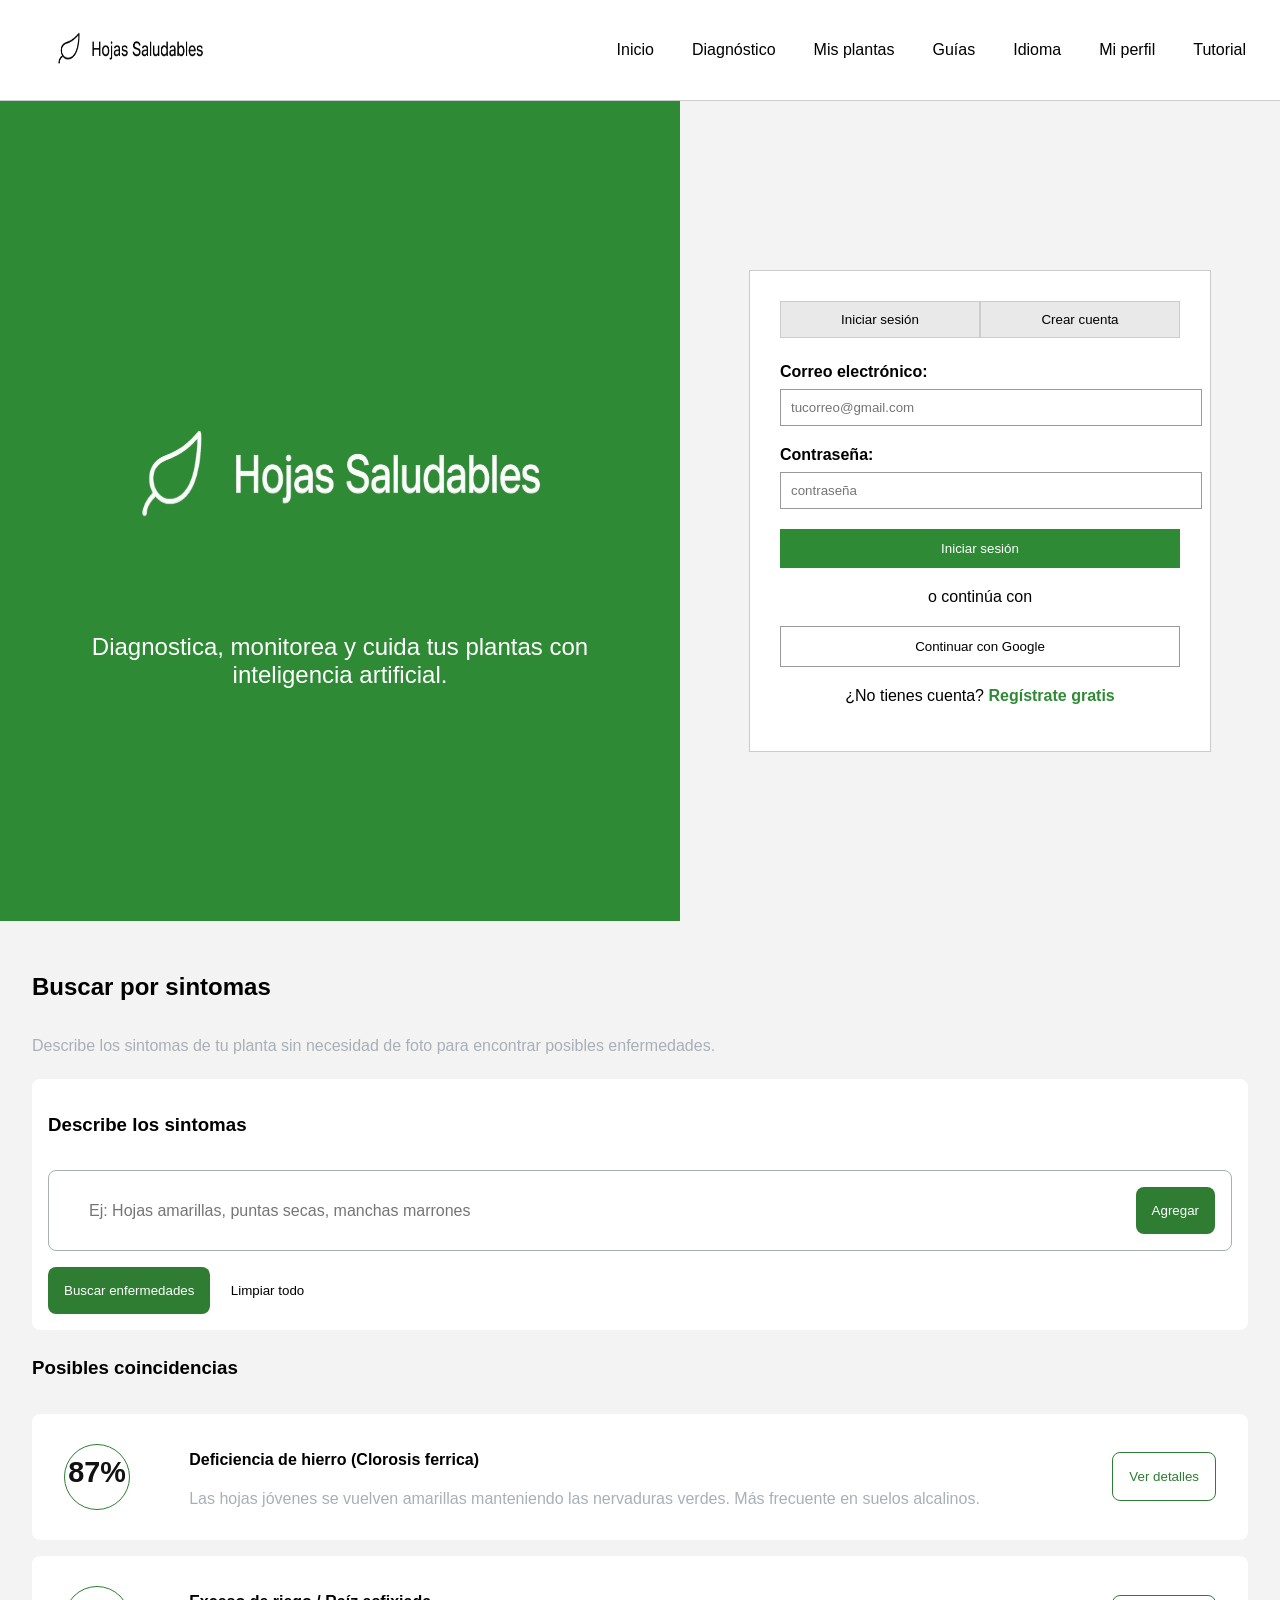
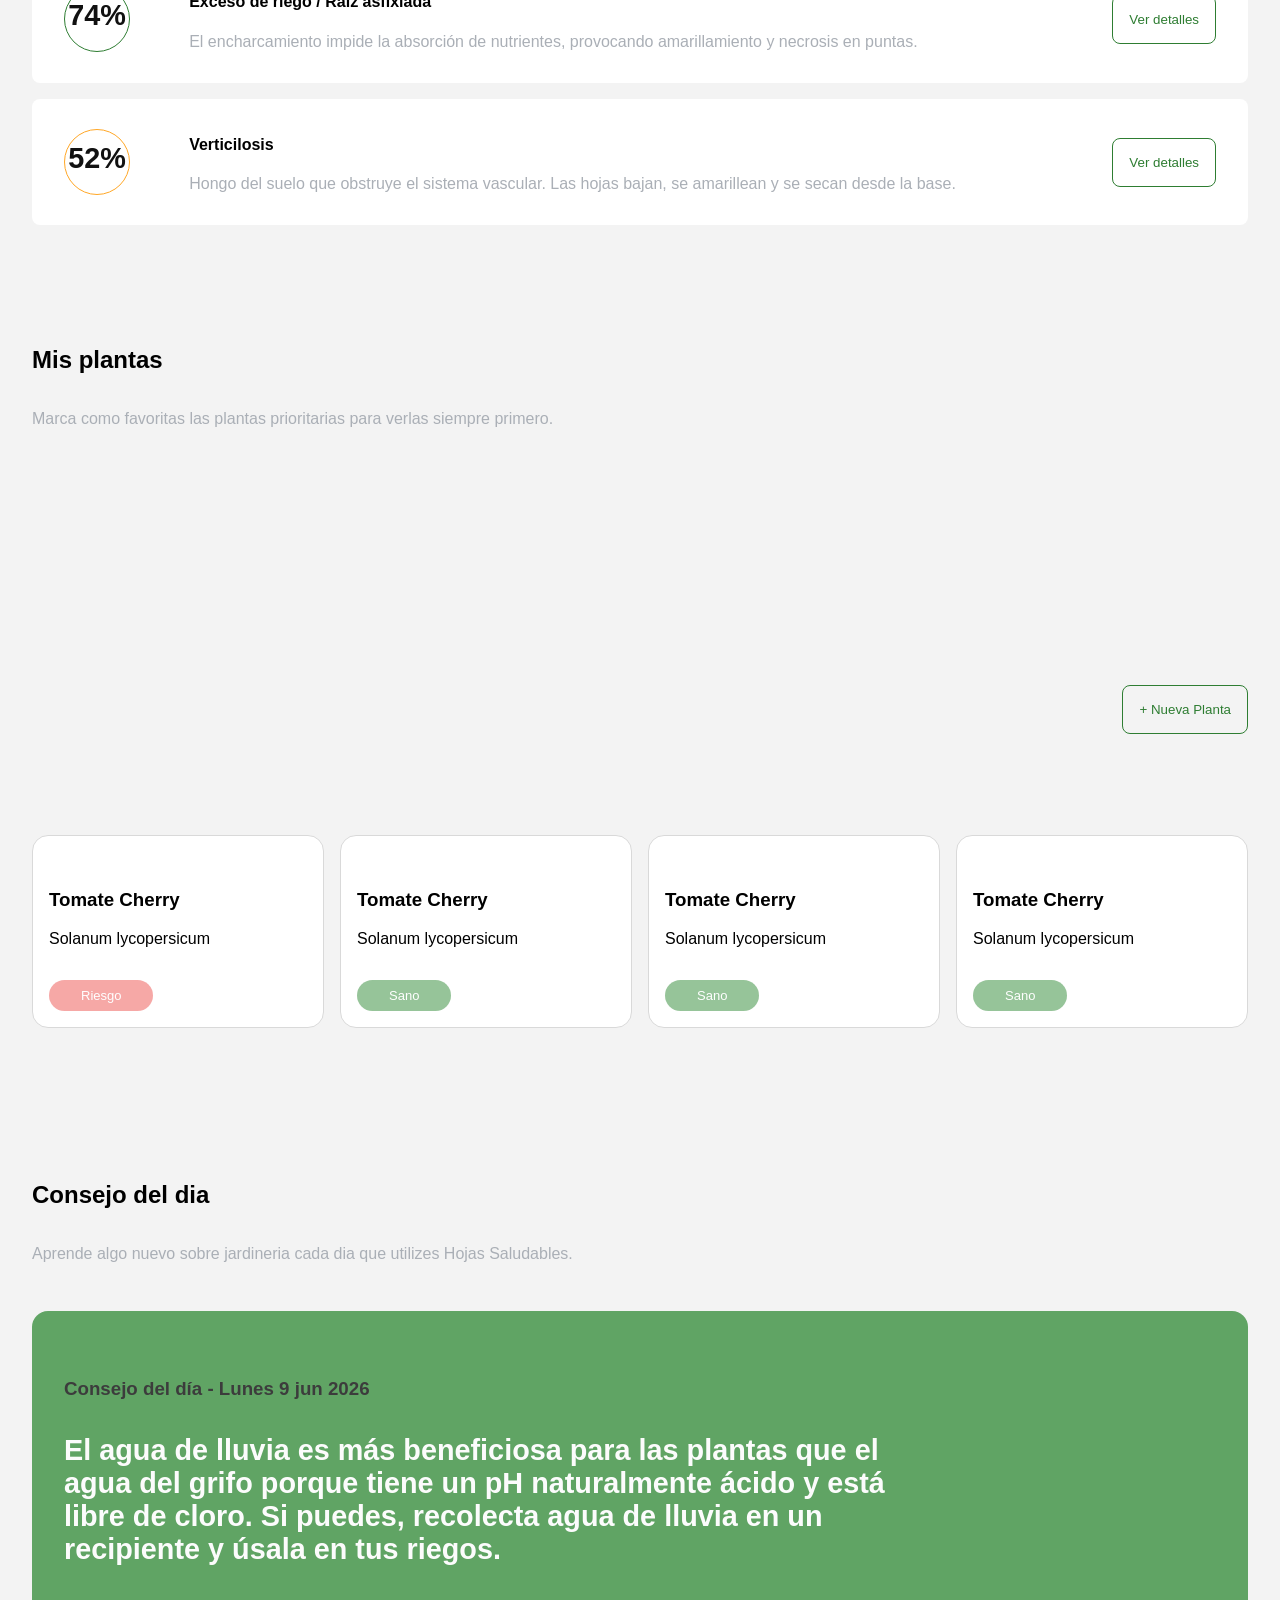
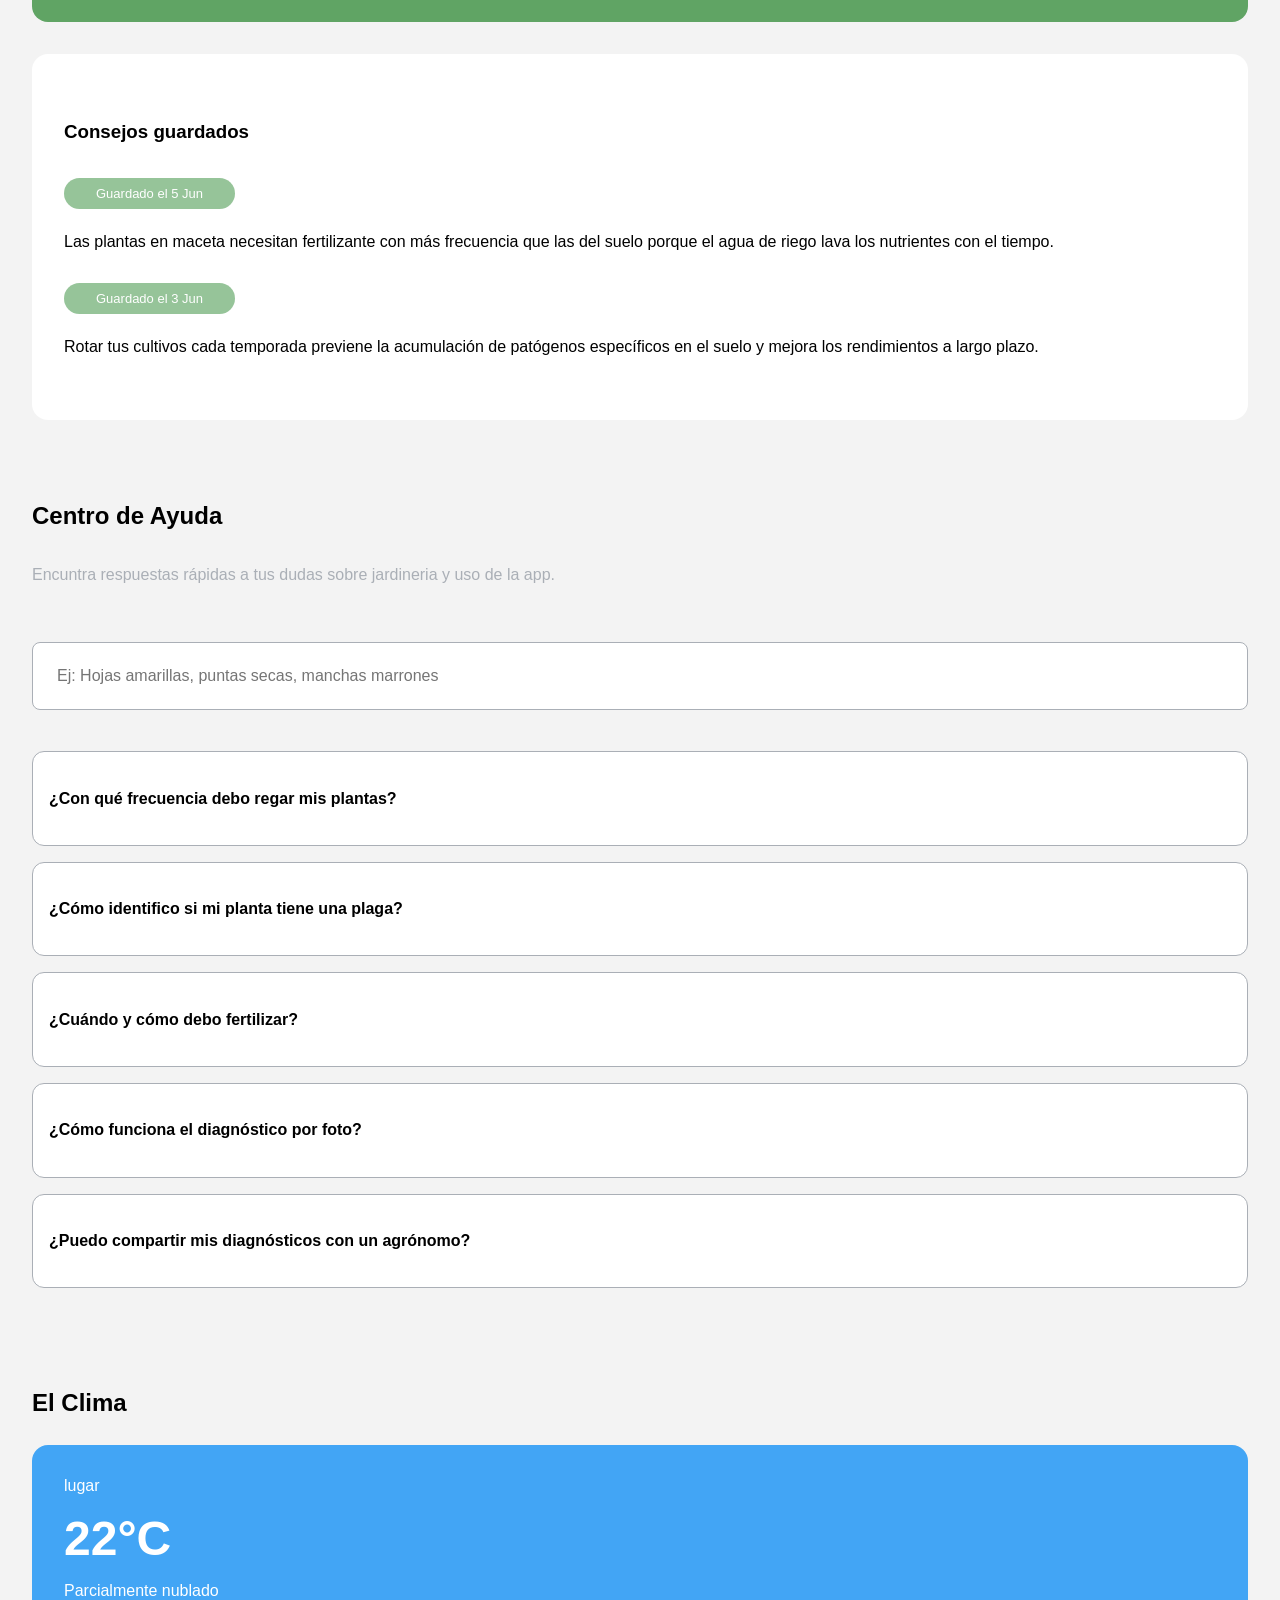
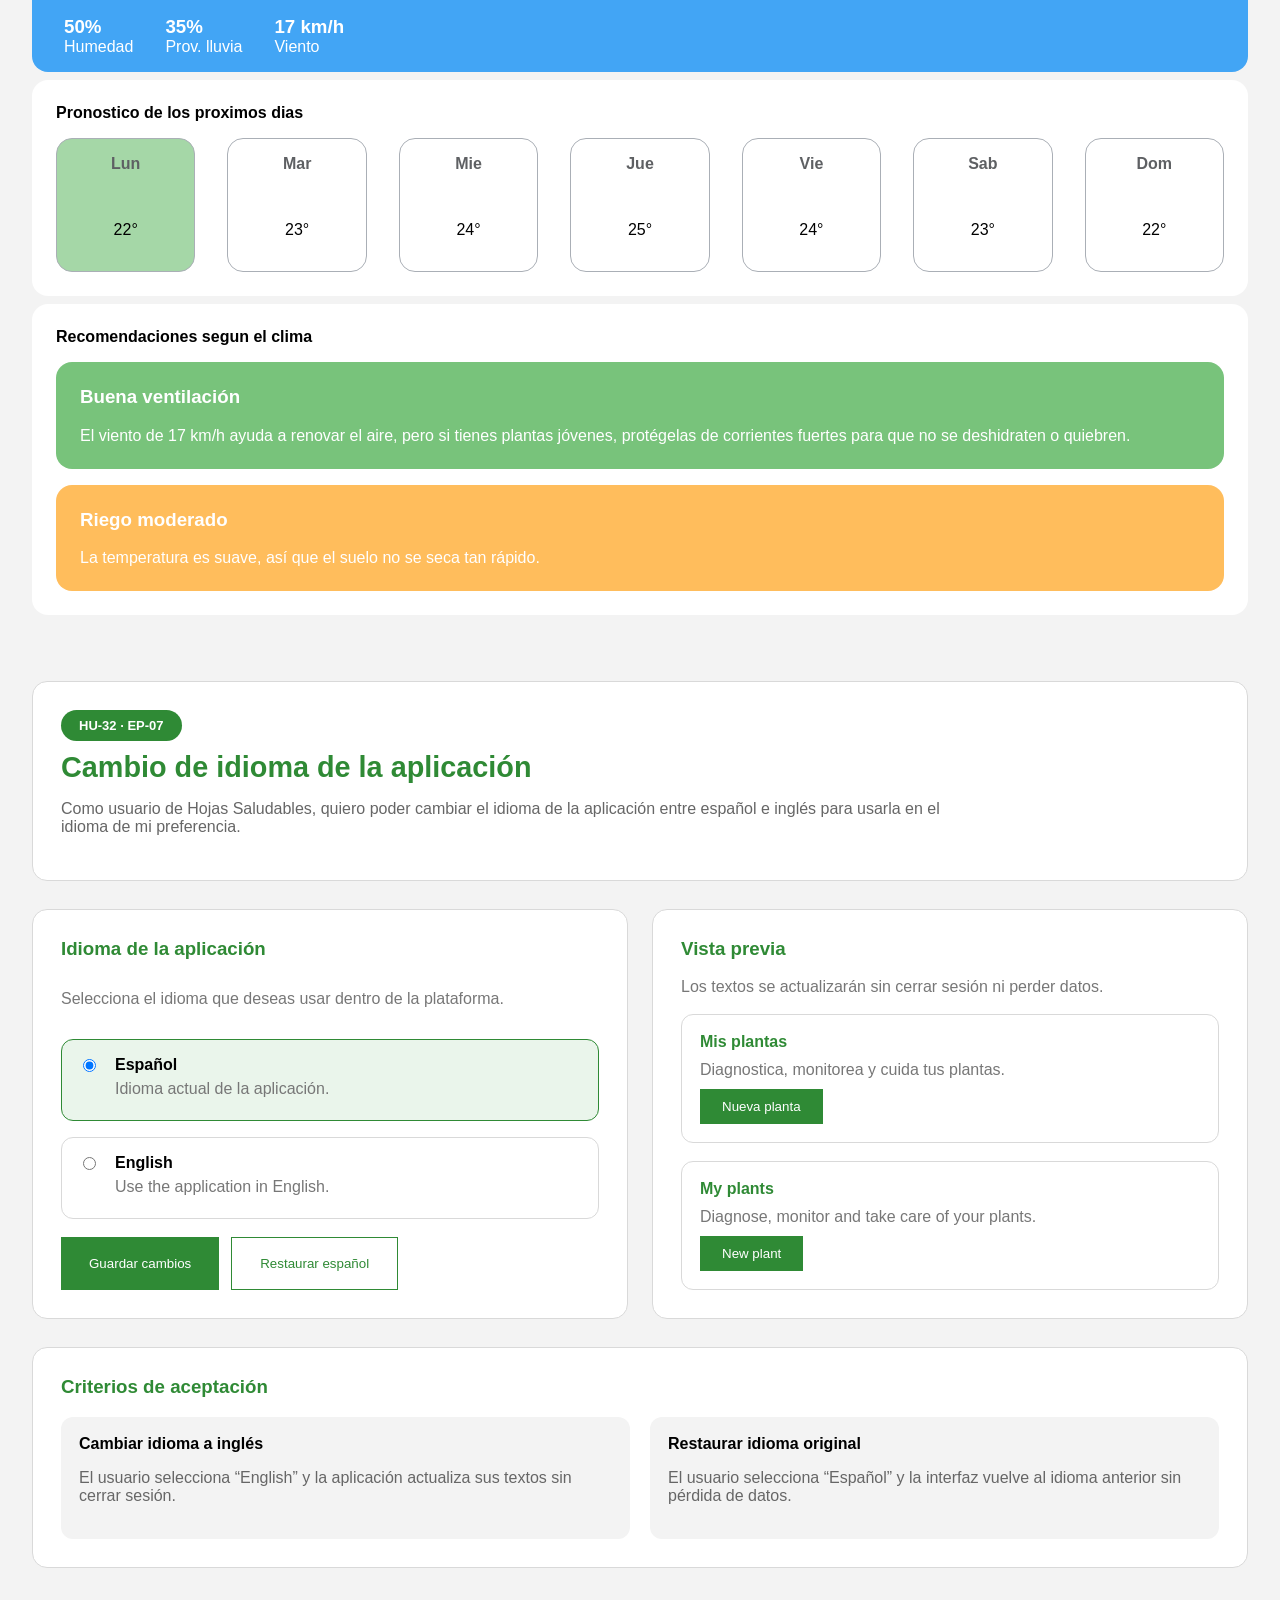
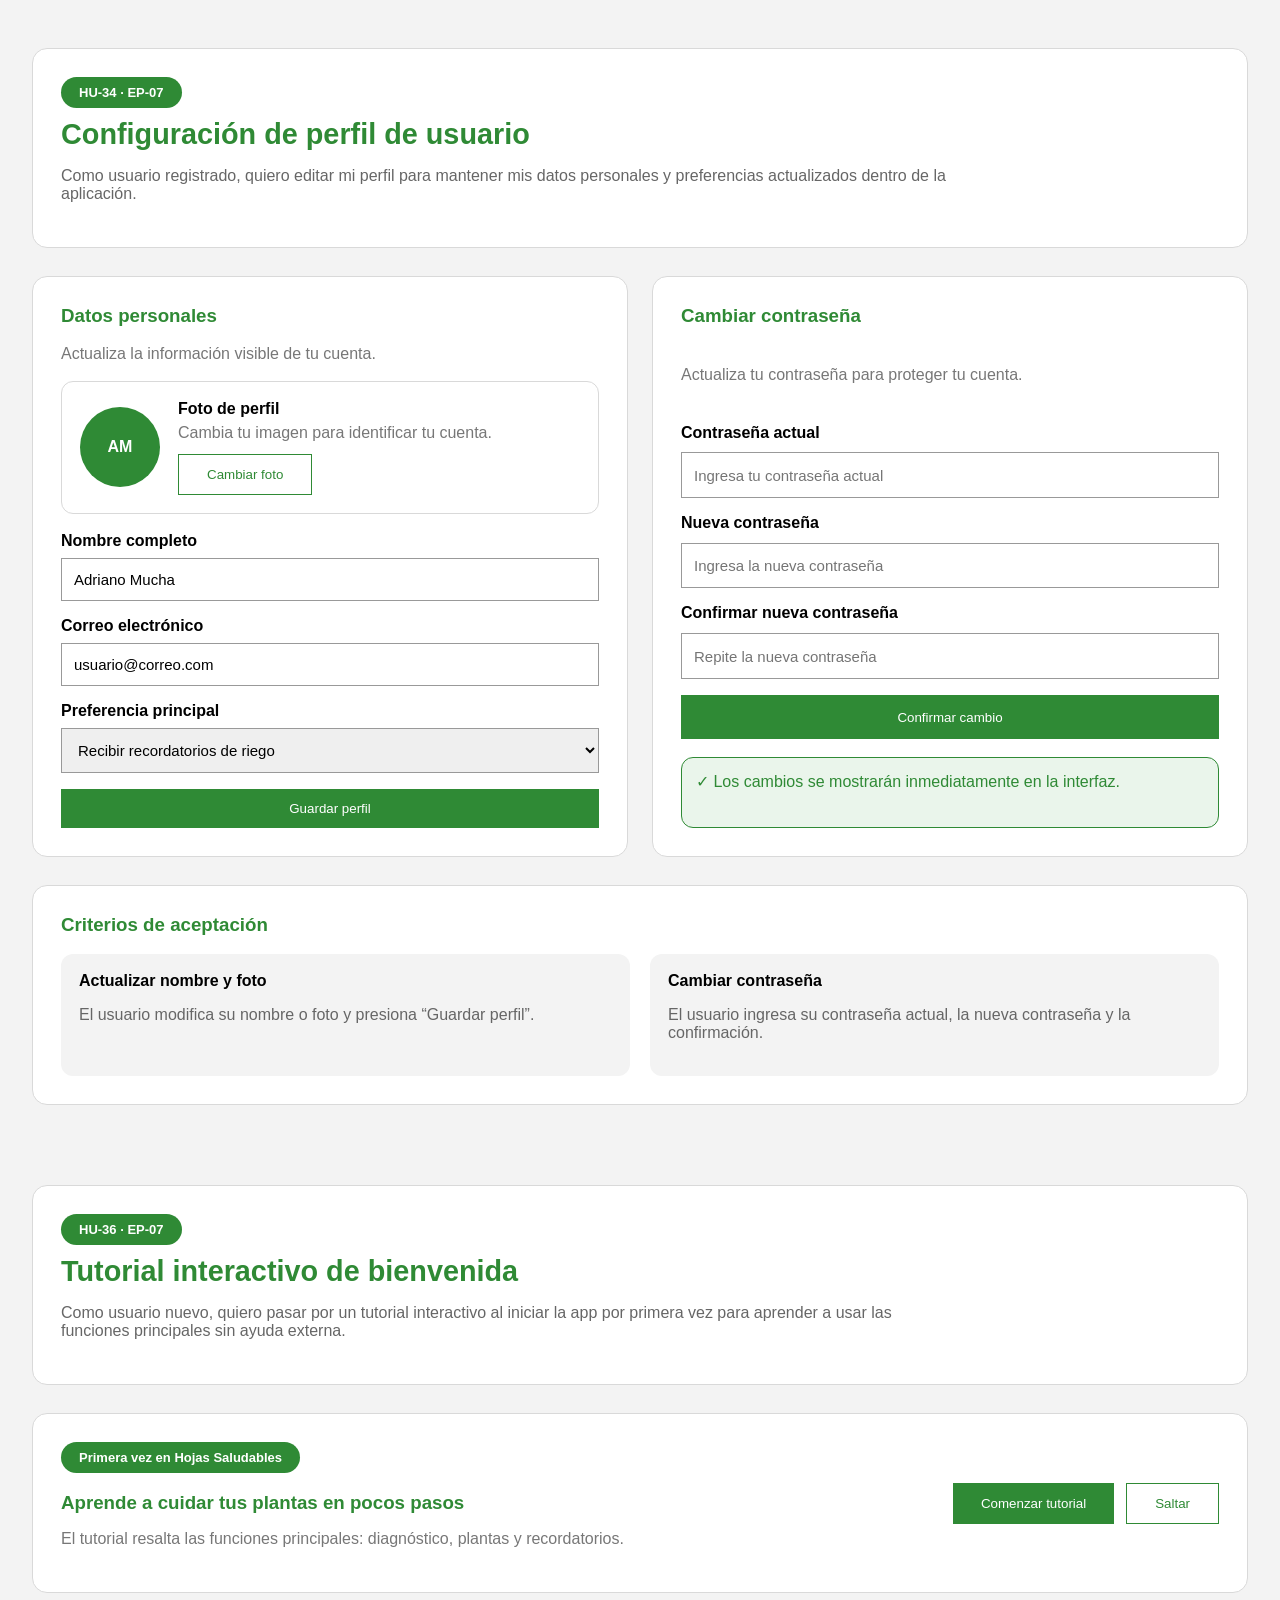
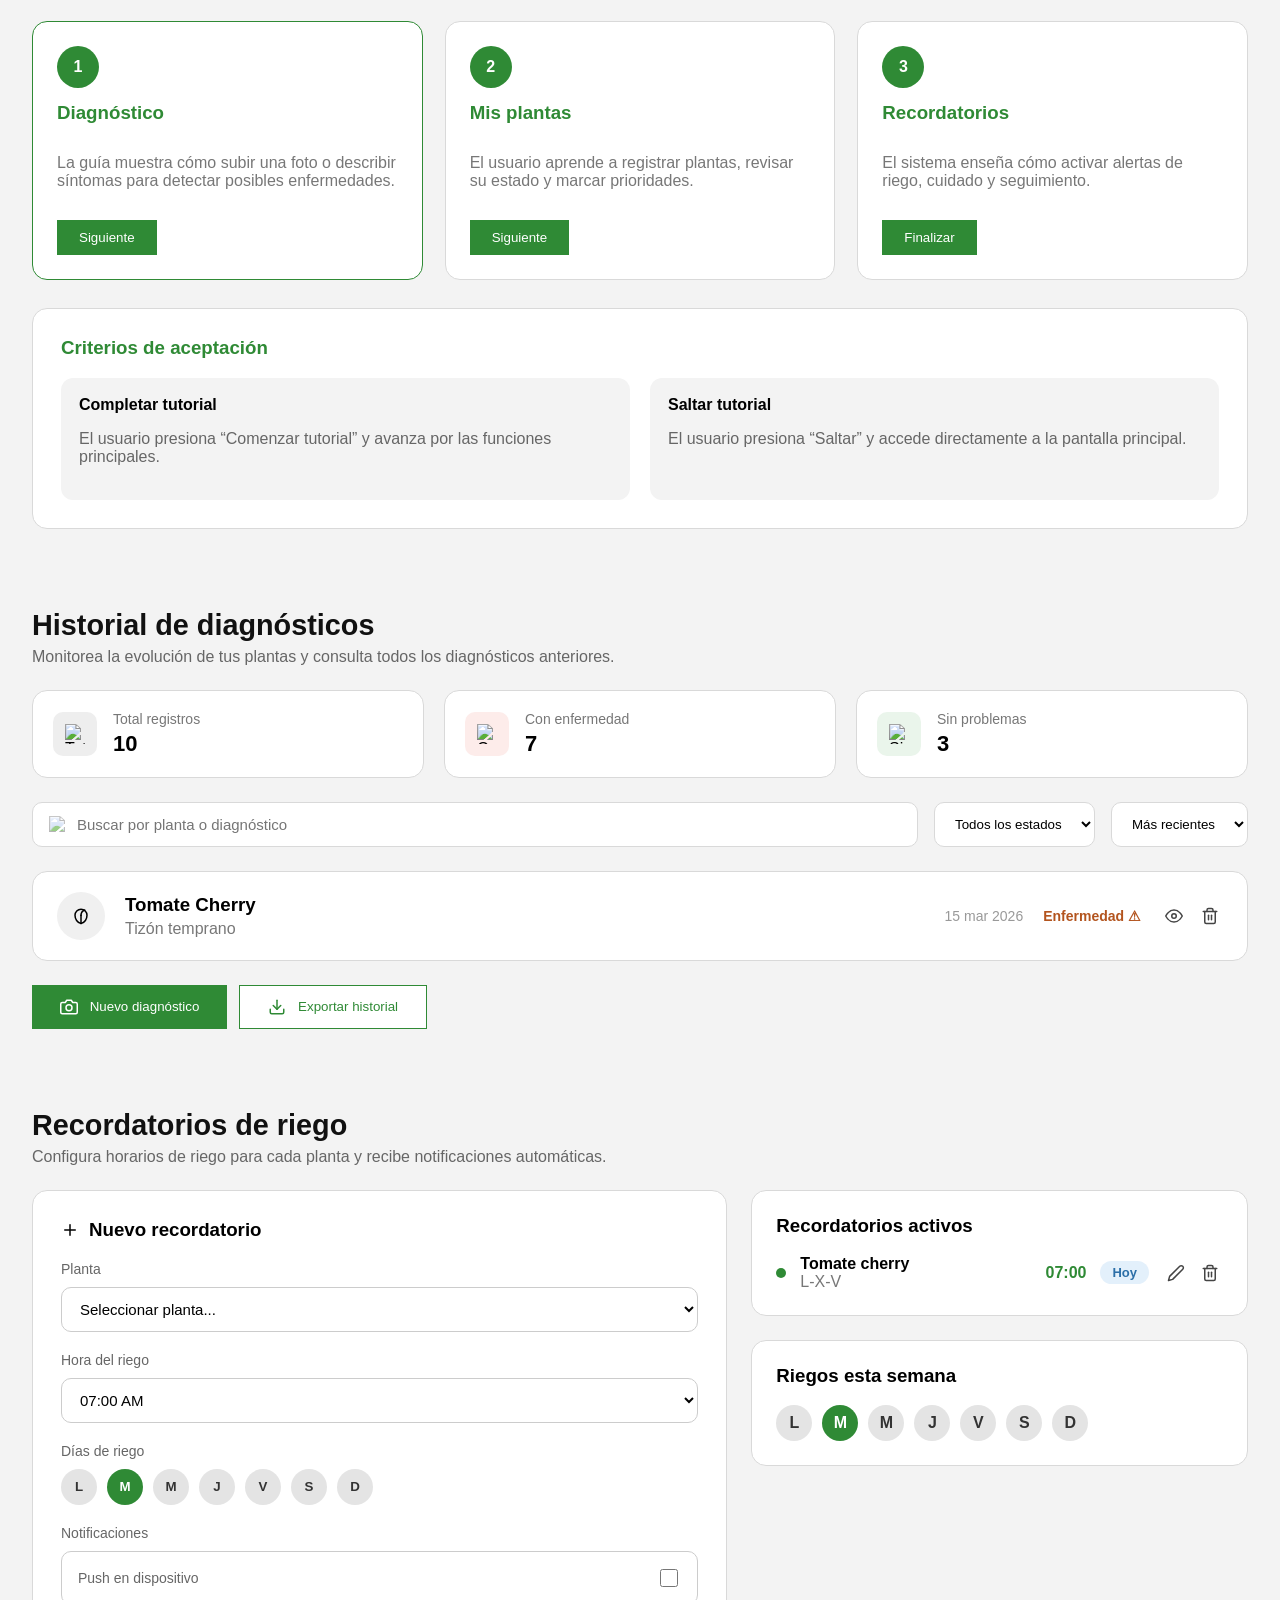
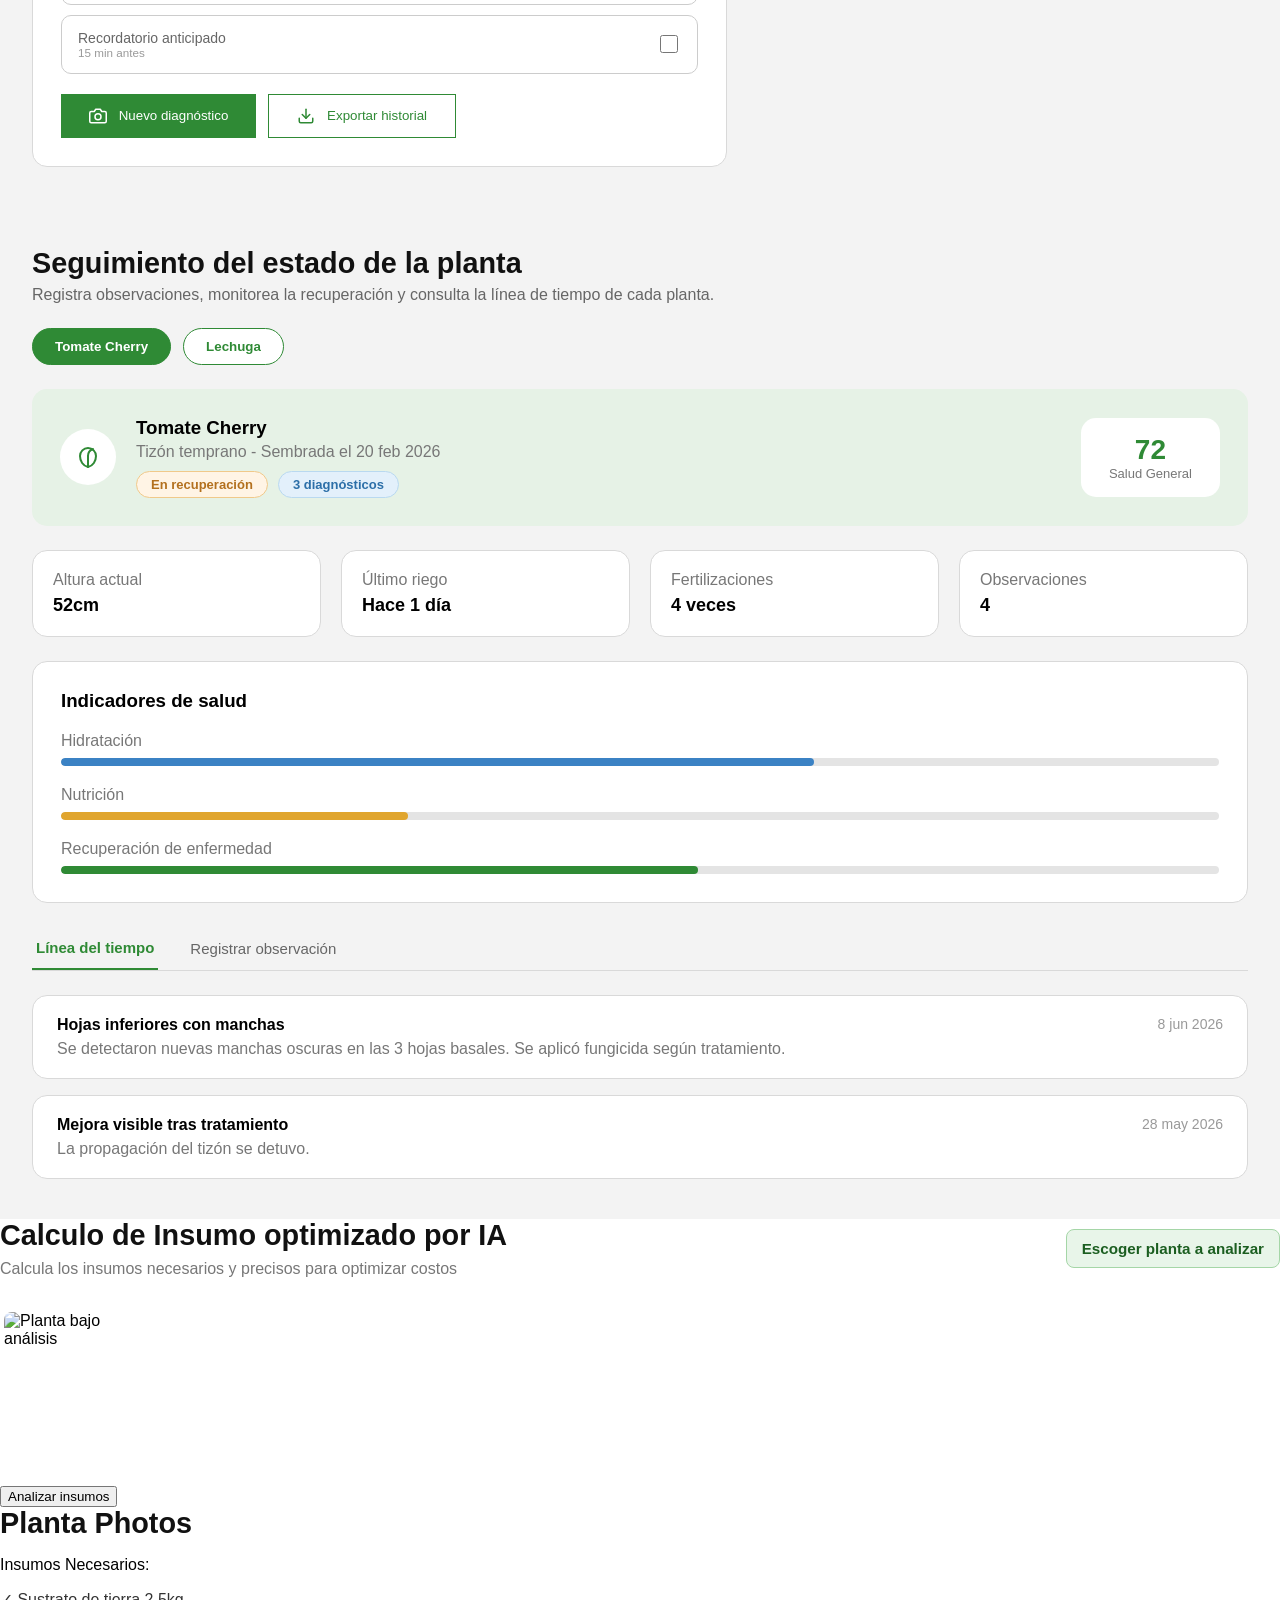
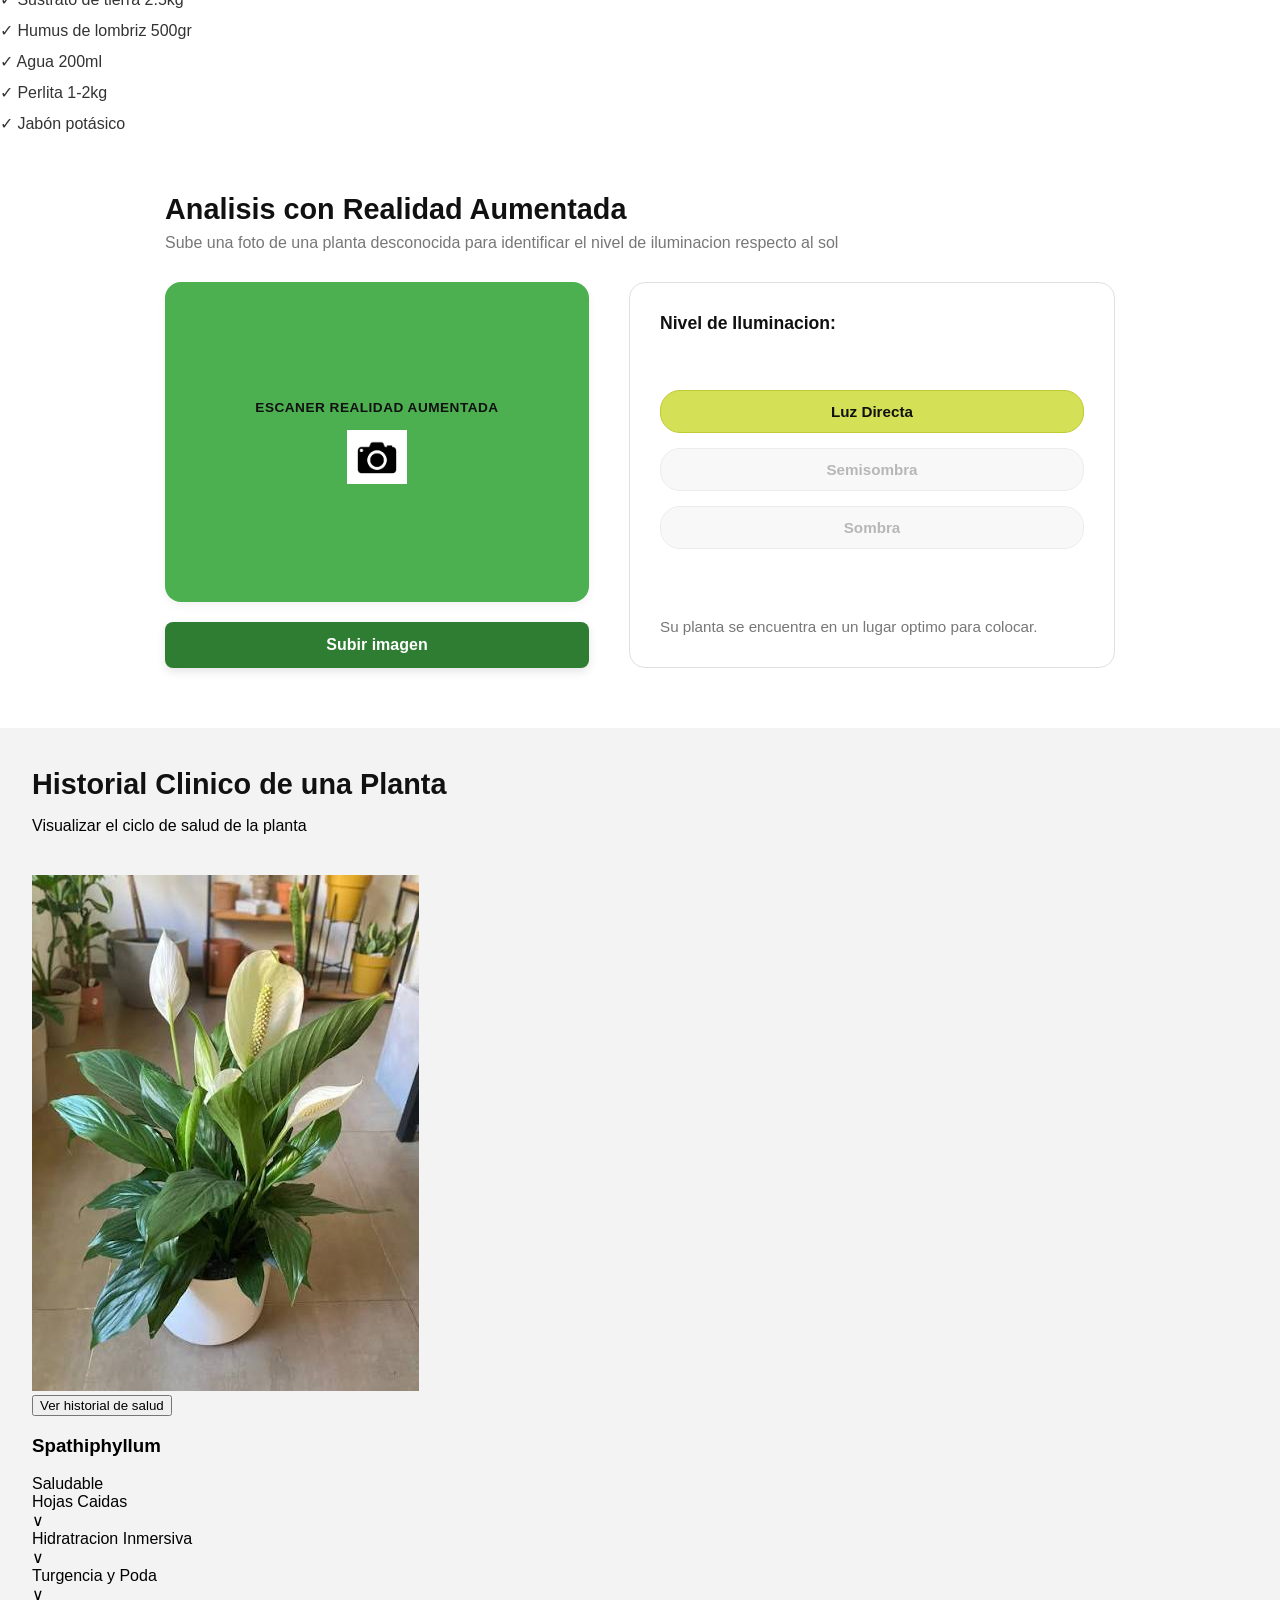
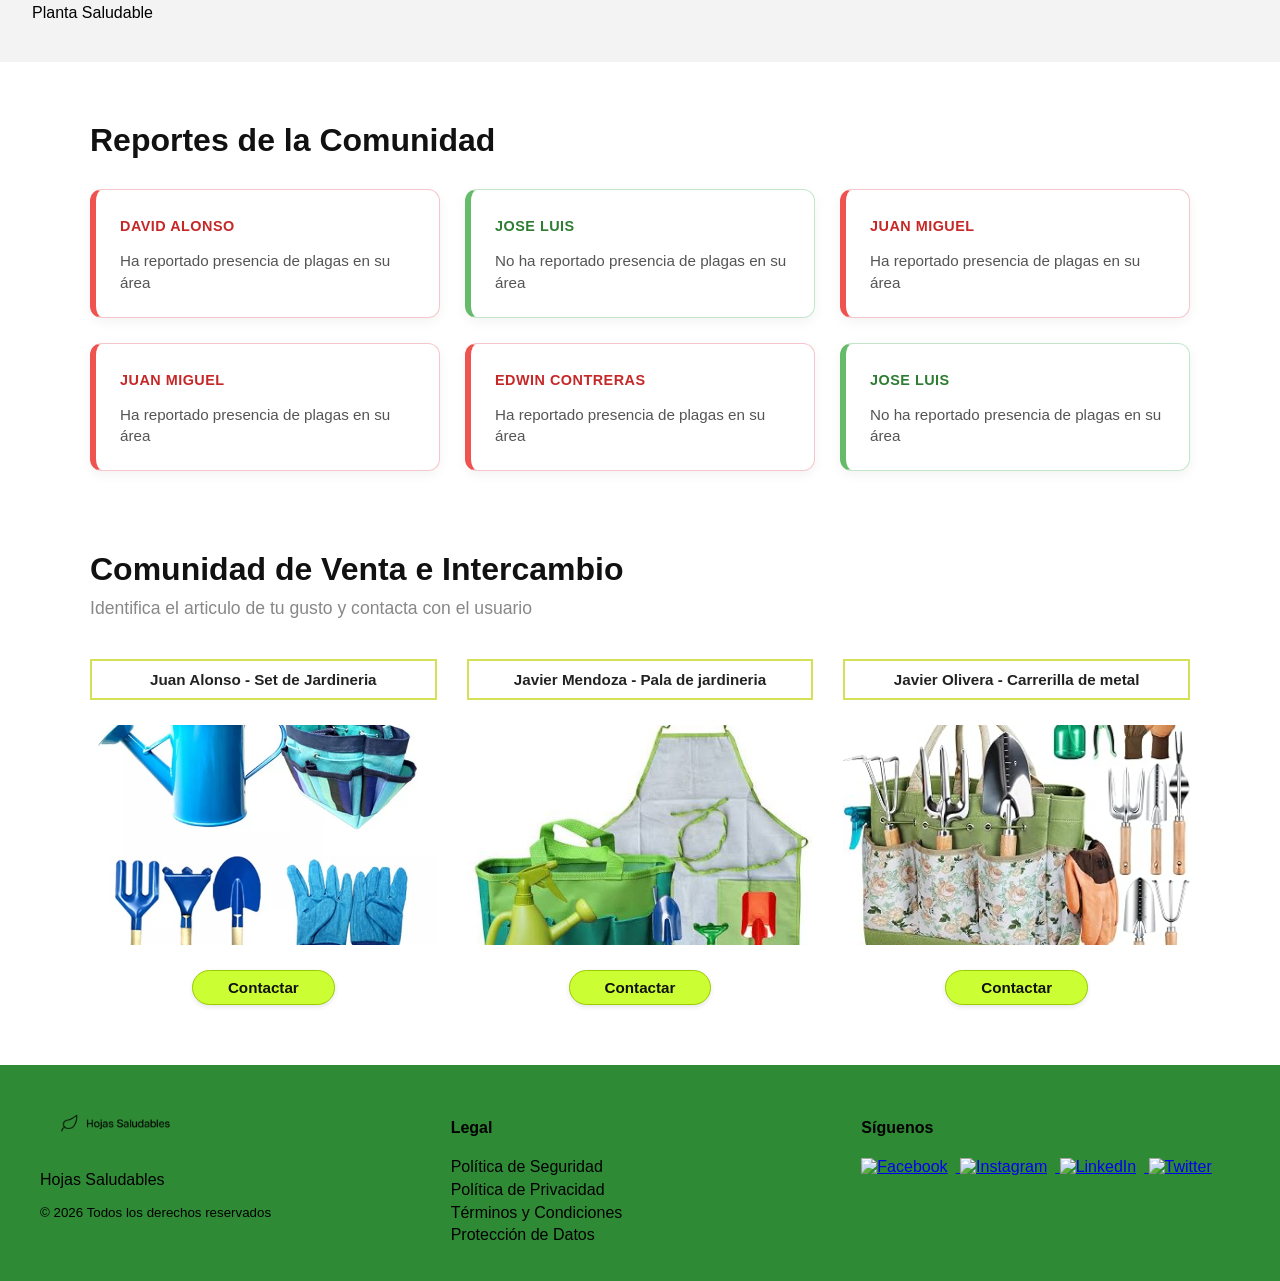
==== commit 098c8e36: "sdas" ====
--- a/index.html
+++ b/index.html
@@ -10,16 +10,23 @@
     <link rel="stylesheet" href="assets/styles/seccion_sintomas.css" />
     <link rel="stylesheet" href="assets/styles/seccion_mis_plantas.css" />
     <link rel="stylesheet" href="assets/styles/seccion_consejo.css" />
-    <link rel="stylesheet" href="assets/styles/seccion-clima.css">
-    <link rel="stylesheet" href="assets/styles/seccion-ayuda.css">
-    <link rel="stylesheet" href="assets/styles/seccion_historial.css">
-    <link rel="stylesheet" href="assets/styles/seccion_recordatorios.css">
-    <link rel="stylesheet" href="assets/styles/hu_ep07.css" />
-    <link rel="stylesheet" href="assets/styles/seccion_seguimiento.css">
+    <link rel="stylesheet" href="assets/styles/seccion-clima.css" />
+    <link rel="stylesheet" href="assets/styles/seccion-ayuda.css" />
+    <link rel="stylesheet" href="assets/styles/seccion_historial.css" />
+    <link rel="stylesheet" href="assets/styles/seccion_recordatorios.css" />
+    <link rel="stylesheet" href="assets/styles/seccion_seguimiento.css" />
+    <link rel="stylesheet" href="assets/styles/seccion_insumo.css" />
+    <link rel="stylesheet" href="assets/styles//seccion_AR.css" />
+    <link rel="stylesheet" href="assets/styles/seccion_trading.css" />
     <link rel="stylesheet" href="assets/styles/iconos.css" />
-    <link rel="stylesheet" href="https://cdnjs.cloudflare.com/ajax/libs/font-awesome/7.0.1/css/all.min.css"/>
-
-    <!-- CSS DE MIS 3 HU -->
+    <link rel="stylesheet" href="assets/styles/he_formulario.css" />
+    <link rel="stylesheet" href="assets/styles/seccion_ayuda.css" />
+    <link rel="stylesheet" href="assets/styles/seccion_clinicohistorial.css" />
+    <link rel="stylesheet" href="assets/styles/seccion_reportes.css" />
+    <link
+      rel="stylesheet"
+      href="https://cdnjs.cloudflare.com/ajax/libs/font-awesome/7.0.1/css/all.min.css"
+    />
     <link rel="stylesheet" href="assets/styles/hu_ep07.css" />
   </head>
 
@@ -104,61 +111,80 @@
     <!-- DIAGNÓSTICO / BÚSQUEDA DE SÍNTOMAS -->
     <section id="diagnostico" class="buscar-sintomas">
       <div class="descripcion">
-            <h1>Buscar por sintomas</h1>
-            <p>Describe los sintomas de tu planta sin necesidad de foto para encontrar posibles enfermedades.</p>
-        </div>
-        <div class="buscador">
-            <h3>Describe los sintomas</h3>
-            <div class="barra-busqueda">
-                <i class="fa-solid fa-magnifying-glass"></i>
-                <input type="text" id="Buscar" placeholder="Ej: Hojas amarillas, puntas secas, manchas marrones">
-                <button class="btn-verde">Agregar</button>
-            </div>
-            <div class="botones">
-                <button class="btn-verde">Buscar enfermedades</button>
-                <button class="btn-blanco">Limpiar todo</button>
-            </div>
-        </div>
-        <div class="coincidencias">
-            <h3>Posibles coincidencias</h3>
-            <div class="coincidencia-encontrada">
-                <div class="porcentaje-verde">
-                    <h2>87%</h2>
-                </div>
-                <div class="sintoma-descripcion">
-                    <h4>Deficiencia de hierro (Clorosis ferrica)</h4>
-                    <p>Las hojas jóvenes se vuelven amarillas manteniendo las nervaduras verdes. Más frecuente en suelos alcalinos.</p>
-                </div>
-                <button class="btn-bordes">Ver detalles</button>
-            </div>
-            <div class="coincidencia-encontrada">
-                <div class="porcentaje-verde">
-                    <h2>74%</h2>
-                </div>
-                <div class="sintoma-descripcion">
-                    <h4>Exceso de riego / Raíz asfixiada</h4>
-                    <p>El encharcamiento impide la absorción de nutrientes, provocando amarillamiento y necrosis en puntas.</p>
-                </div>
-                <button class="btn-bordes">Ver detalles</button>
-            </div>
-            <div class="coincidencia-encontrada">
-                <div class="porcentaje-naranja">
-                    <h2>52%</h2>
-                </div>
-                <div class="sintoma-descripcion">
-                    <h4>Verticilosis</h4>
-                    <p>Hongo del suelo que obstruye el sistema vascular. Las hojas bajan, se amarillean y se secan desde la base.</p>
-                </div>
-                <button class="btn-bordes">Ver detalles</button>
-            </div>
-        </div>
+        <h1>Buscar por sintomas</h1>
+        <p>
+          Describe los sintomas de tu planta sin necesidad de foto para
+          encontrar posibles enfermedades.
+        </p>
+      </div>
+      <div class="buscador">
+        <h3>Describe los sintomas</h3>
+        <div class="barra-busqueda">
+          <i class="fa-solid fa-magnifying-glass"></i>
+          <input
+            type="text"
+            id="Buscar"
+            placeholder="Ej: Hojas amarillas, puntas secas, manchas marrones"
+          />
+          <button class="btn-verde">Agregar</button>
+        </div>
+        <div class="botones">
+          <button class="btn-verde">Buscar enfermedades</button>
+          <button class="btn-blanco">Limpiar todo</button>
+        </div>
+      </div>
+      <div class="coincidencias">
+        <h3>Posibles coincidencias</h3>
+        <div class="coincidencia-encontrada">
+          <div class="porcentaje-verde">
+            <h2>87%</h2>
+          </div>
+          <div class="sintoma-descripcion">
+            <h4>Deficiencia de hierro (Clorosis ferrica)</h4>
+            <p>
+              Las hojas jóvenes se vuelven amarillas manteniendo las nervaduras
+              verdes. Más frecuente en suelos alcalinos.
+            </p>
+          </div>
+          <button class="btn-bordes">Ver detalles</button>
+        </div>
+        <div class="coincidencia-encontrada">
+          <div class="porcentaje-verde">
+            <h2>74%</h2>
+          </div>
+          <div class="sintoma-descripcion">
+            <h4>Exceso de riego / Raíz asfixiada</h4>
+            <p>
+              El encharcamiento impide la absorción de nutrientes, provocando
+              amarillamiento y necrosis en puntas.
+            </p>
+          </div>
+          <button class="btn-bordes">Ver detalles</button>
+        </div>
+        <div class="coincidencia-encontrada">
+          <div class="porcentaje-naranja">
+            <h2>52%</h2>
+          </div>
+          <div class="sintoma-descripcion">
+            <h4>Verticilosis</h4>
+            <p>
+              Hongo del suelo que obstruye el sistema vascular. Las hojas bajan,
+              se amarillean y se secan desde la base.
+            </p>
+          </div>
+          <button class="btn-bordes">Ver detalles</button>
+        </div>
+      </div>
     </section>
 
     <!-- MIS PLANTAS -->
     <section id="plantas" class="mis-plantas">
       <div class="descripcion">
         <h1>Mis plantas</h1>
-        <p>Marca como favoritas las plantas prioritarias para verlas siempre primero.</p>
+        <p>
+          Marca como favoritas las plantas prioritarias para verlas siempre
+          primero.
+        </p>
       </div>
       <button class="btn-bordes">+ Nueva Planta</button>
       <div class="plantas">
@@ -233,7 +259,10 @@
     <section id="guias" class="seccion-consejo">
       <div class="descripcion">
         <h1>Consejo del dia</h1>
-        <p>Aprende algo nuevo sobre jardineria cada dia que utilizes Hojas Saludables.</p>
+        <p>
+          Aprende algo nuevo sobre jardineria cada dia que utilizes Hojas
+          Saludables.
+        </p>
       </div>
       <div class="consejo-contenido">
         <div class="contenido-top">
@@ -276,118 +305,131 @@
     <!--Seccion Ayuda-->
 
     <section class="ayuda">
-        <div class="descripcion">
-            <h1>Centro de Ayuda</h1>
-            <p>Encuntra respuestas rápidas a tus dudas sobre jardineria y uso de la app.</p>
-        </div>
-        <div class="barra-busqueda">
-            <input type="text" id="Buscar" placeholder="Ej: Hojas amarillas, puntas secas, manchas marrones">
-            <i class="fa-solid fa-magnifying-glass"></i>
-        </div>
-        <div class="zona-preguntas">
-            <div class="pregunta">
-                <h4>¿Con qué frecuencia debo regar mis plantas?</h4>
-                <i class="fa-solid fa-angle-down"></i>
-            </div>
-            <div class="pregunta">
-                <h4>¿Cómo identifico si mi planta tiene una plaga?</h4>
-                <i class="fa-solid fa-angle-down"></i>
-            </div>
-            <div class="pregunta">
-                <h4>¿Cuándo y cómo debo fertilizar?</h4>
-                <i class="fa-solid fa-angle-down"></i>
-            </div>
-            <div class="pregunta">
-                <h4>¿Cómo funciona el diagnóstico por foto?</h4>
-                <i class="fa-solid fa-angle-down"></i>
-            </div>
-            <div class="pregunta">
-                <h4>¿Puedo compartir mis diagnósticos con un agrónomo?</h4>
-                <i class="fa-solid fa-angle-down"></i>
-            </div>
-        </div>
+      <div class="descripcion">
+        <h1>Centro de Ayuda</h1>
+        <p>
+          Encuntra respuestas rápidas a tus dudas sobre jardineria y uso de la
+          app.
+        </p>
+      </div>
+      <div class="barra-busqueda">
+        <input
+          type="text"
+          id="Buscar"
+          placeholder="Ej: Hojas amarillas, puntas secas, manchas marrones"
+        />
+        <i class="fa-solid fa-magnifying-glass"></i>
+      </div>
+      <div class="zona-preguntas">
+        <div class="pregunta">
+          <h4>¿Con qué frecuencia debo regar mis plantas?</h4>
+          <i class="fa-solid fa-angle-down"></i>
+        </div>
+        <div class="pregunta">
+          <h4>¿Cómo identifico si mi planta tiene una plaga?</h4>
+          <i class="fa-solid fa-angle-down"></i>
+        </div>
+        <div class="pregunta">
+          <h4>¿Cuándo y cómo debo fertilizar?</h4>
+          <i class="fa-solid fa-angle-down"></i>
+        </div>
+        <div class="pregunta">
+          <h4>¿Cómo funciona el diagnóstico por foto?</h4>
+          <i class="fa-solid fa-angle-down"></i>
+        </div>
+        <div class="pregunta">
+          <h4>¿Puedo compartir mis diagnósticos con un agrónomo?</h4>
+          <i class="fa-solid fa-angle-down"></i>
+        </div>
+      </div>
     </section>
 
     <!--Seccion Clima-->
 
     <section class="clima">
-        <h1>El Clima</h1>
-        <div class="clima-actual">
-            <p>lugar</p>
-            <h1>22°C</h1>
-            <p>Parcialmente nublado</p>
-            <div class="detalles-clima">
-                <div class="detalle-clima-sec">
-                    <h3>50%</h3>
-                    <p>Humedad</p>
-                </div>
-                <div class="detalle-clima-sec">
-                    <h3>35%</h3>
-                    <p>Prov. lluvia</p>
-                </div>
-                <div class="detalle-clima-sec">
-                    <h3>17 km/h</h3>
-                    <p>Viento</p>
-                </div>
-            </div>
-        </div>
-        <div class="pronosticos">
-            <h4>Pronostico de los proximos dias</h4>
-            <div class="pronostico-prox">
-                <div class="pronostico-dia-actual">
-                    <h4>Lun</h4>
-                    <i class="fa-solid fa-cloud-sun"></i>
-                    <p>22°</p>
-                </div>
-                <div class="pronostico-dia">
-                    <h4>Mar</h4>
-                    <i class="fa-solid fa-cloud-sun"></i>
-                    <p>23°</p>
-                </div>
-                <div class="pronostico-dia">
-                    <h4>Mie</h4>
-                    <i class="fa-solid fa-cloud-sun"></i>
-                    <p>24°</p>
-                </div>
-                <div class="pronostico-dia">
-                    <h4>Jue</h4>
-                    <i class="fa-solid fa-cloud-sun"></i>
-                    <p>25°</p>
-                </div>
-                <div class="pronostico-dia">
-                    <h4>Vie</h4>
-                    <i class="fa-solid fa-cloud-sun"></i>
-                    <p>24°</p>
-                </div>
-                <div class="pronostico-dia">
-                    <h4>Sab</h4>
-                    <i class="fa-solid fa-cloud-sun"></i>
-                    <p>23°</p>
-                </div>
-                <div class="pronostico-dia">
-                    <h4>Dom</h4>
-                    <i class="fa-solid fa-cloud-sun"></i>
-                    <p>22°</p>
-                </div>
-            </div>
-        </div>
-        <div class="recomendaciones-clima">
-            <h4>Recomendaciones segun el clima</h4>
-            <div class="mensaje-verde">
-                <h3>Buena ventilación</h3>
-                <p>El viento de 17 km/h ayuda a renovar el aire, pero si tienes plantas jóvenes, protégelas de corrientes fuertes para que no se deshidraten o quiebren.</p>
-            </div>
-            <div class="mensaje-naranja">
-                <h3>Riego moderado</h3>
-                <p>La temperatura es suave, así que el suelo no se seca tan rápido.</p>
-            </div>
-            <!--
+      <h1>El Clima</h1>
+      <div class="clima-actual">
+        <p>lugar</p>
+        <h1>22°C</h1>
+        <p>Parcialmente nublado</p>
+        <div class="detalles-clima">
+          <div class="detalle-clima-sec">
+            <h3>50%</h3>
+            <p>Humedad</p>
+          </div>
+          <div class="detalle-clima-sec">
+            <h3>35%</h3>
+            <p>Prov. lluvia</p>
+          </div>
+          <div class="detalle-clima-sec">
+            <h3>17 km/h</h3>
+            <p>Viento</p>
+          </div>
+        </div>
+      </div>
+      <div class="pronosticos">
+        <h4>Pronostico de los proximos dias</h4>
+        <div class="pronostico-prox">
+          <div class="pronostico-dia-actual">
+            <h4>Lun</h4>
+            <i class="fa-solid fa-cloud-sun"></i>
+            <p>22°</p>
+          </div>
+          <div class="pronostico-dia">
+            <h4>Mar</h4>
+            <i class="fa-solid fa-cloud-sun"></i>
+            <p>23°</p>
+          </div>
+          <div class="pronostico-dia">
+            <h4>Mie</h4>
+            <i class="fa-solid fa-cloud-sun"></i>
+            <p>24°</p>
+          </div>
+          <div class="pronostico-dia">
+            <h4>Jue</h4>
+            <i class="fa-solid fa-cloud-sun"></i>
+            <p>25°</p>
+          </div>
+          <div class="pronostico-dia">
+            <h4>Vie</h4>
+            <i class="fa-solid fa-cloud-sun"></i>
+            <p>24°</p>
+          </div>
+          <div class="pronostico-dia">
+            <h4>Sab</h4>
+            <i class="fa-solid fa-cloud-sun"></i>
+            <p>23°</p>
+          </div>
+          <div class="pronostico-dia">
+            <h4>Dom</h4>
+            <i class="fa-solid fa-cloud-sun"></i>
+            <p>22°</p>
+          </div>
+        </div>
+      </div>
+      <div class="recomendaciones-clima">
+        <h4>Recomendaciones segun el clima</h4>
+        <div class="mensaje-verde">
+          <h3>Buena ventilación</h3>
+          <p>
+            El viento de 17 km/h ayuda a renovar el aire, pero si tienes plantas
+            jóvenes, protégelas de corrientes fuertes para que no se deshidraten
+            o quiebren.
+          </p>
+        </div>
+        <div class="mensaje-naranja">
+          <h3>Riego moderado</h3>
+          <p>
+            La temperatura es suave, así que el suelo no se seca tan rápido.
+          </p>
+        </div>
+        <!--
             <div class="mensaje-rojo">
                 <h3>Revisa plagas</h3>
                 <p>El clima templado y la humedad media de 50% favorecen la aparición de pulgones o ácaros. Aprovecha para inspeccionar el envés de las hojas.</p>
             </div>
             -->
-        </div>
+      </div>
     </section>
 
     <!-- HU-32: CAMBIO DE IDIOMA -->
@@ -537,12 +579,18 @@
           <form class="formulario-hu">
             <div class="campo-hu">
               <label>Contraseña actual</label>
-              <input type="password" placeholder="Ingresa tu contraseña actual" />
+              <input
+                type="password"
+                placeholder="Ingresa tu contraseña actual"
+              />
             </div>
 
             <div class="campo-hu">
               <label>Nueva contraseña</label>
-              <input type="password" placeholder="Ingresa la nueva contraseña" />
+              <input
+                type="password"
+                placeholder="Ingresa la nueva contraseña"
+              />
             </div>
 
             <div class="campo-hu">
@@ -589,9 +637,9 @@
         <span class="hu-etiqueta">HU-36 · EP-07</span>
         <h2>Tutorial interactivo de bienvenida</h2>
         <p>
-          Como usuario nuevo, quiero pasar por un tutorial interactivo al iniciar
-          la app por primera vez para aprender a usar las funciones principales
-          sin ayuda externa.
+          Como usuario nuevo, quiero pasar por un tutorial interactivo al
+          iniciar la app por primera vez para aprender a usar las funciones
+          principales sin ayuda externa.
         </p>
       </div>
 
@@ -666,11 +714,14 @@
       </div>
     </section>
 
-        <!-- HISTORIAL: HISTORIAL DE DIAGNÓSTICOS -->
+    <!-- HISTORIAL: HISTORIAL DE DIAGNÓSTICOS -->
     <section id="historial" class="seccion-historial">
       <div class="historial-encabezado">
         <h2>Historial de diagnósticos</h2>
-        <p>Monitorea la evolución de tus plantas y consulta todos los diagnósticos anteriores.</p>
+        <p>
+          Monitorea la evolución de tus plantas y consulta todos los
+          diagnósticos anteriores.
+        </p>
       </div>
 
       <div class="historial-resumen">
@@ -742,8 +793,18 @@
       <div class="historial-lista">
         <article class="historial-item">
           <div class="historial-item-icono">
-            <svg class="icono-svg" viewBox="0 0 24 24" fill="none" stroke="currentColor" stroke-width="2" stroke-linecap="round" stroke-linejoin="round">
-              <path d="M12 22c5-1 8-6 8-11a8 8 0 0 0-8-8 8 8 0 0 0-8 8c0 5 3 10 8 11z"></path>
+            <svg
+              class="icono-svg"
+              viewBox="0 0 24 24"
+              fill="none"
+              stroke="currentColor"
+              stroke-width="2"
+              stroke-linecap="round"
+              stroke-linejoin="round"
+            >
+              <path
+                d="M12 22c5-1 8-6 8-11a8 8 0 0 0-8-8 8 8 0 0 0-8 8c0 5 3 10 8 11z"
+              ></path>
               <path d="M12 22V11"></path>
               <path d="M12 11c0-4 2-6 5-7"></path>
             </svg>
@@ -762,15 +823,33 @@
 
           <div class="historial-item-acciones">
             <button class="btn-icono" title="Ver diagnóstico">
-              <svg class="icono-svg" viewBox="0 0 24 24" fill="none" stroke="currentColor" stroke-width="2" stroke-linecap="round" stroke-linejoin="round">
+              <svg
+                class="icono-svg"
+                viewBox="0 0 24 24"
+                fill="none"
+                stroke="currentColor"
+                stroke-width="2"
+                stroke-linecap="round"
+                stroke-linejoin="round"
+              >
                 <path d="M1 12s4-8 11-8 11 8 11 8-4 8-11 8-11-8-11-8z"></path>
                 <circle cx="12" cy="12" r="3"></circle>
               </svg>
             </button>
             <button class="btn-icono" title="Eliminar registro">
-              <svg class="icono-svg" viewBox="0 0 24 24" fill="none" stroke="currentColor" stroke-width="2" stroke-linecap="round" stroke-linejoin="round">
+              <svg
+                class="icono-svg"
+                viewBox="0 0 24 24"
+                fill="none"
+                stroke="currentColor"
+                stroke-width="2"
+                stroke-linecap="round"
+                stroke-linejoin="round"
+              >
                 <polyline points="3 6 5 6 21 6"></polyline>
-                <path d="M19 6v14a2 2 0 0 1-2 2H7a2 2 0 0 1-2-2V6m3 0V4a2 2 0 0 1 2-2h4a2 2 0 0 1 2 2v2"></path>
+                <path
+                  d="M19 6v14a2 2 0 0 1-2 2H7a2 2 0 0 1-2-2V6m3 0V4a2 2 0 0 1 2-2h4a2 2 0 0 1 2 2v2"
+                ></path>
                 <line x1="10" y1="11" x2="10" y2="17"></line>
                 <line x1="14" y1="11" x2="14" y2="17"></line>
               </svg>
@@ -781,14 +860,32 @@
 
       <div class="historial-acciones-finales">
         <button class="btn-principal">
-          <svg class="icono-svg icono-boton" viewBox="0 0 24 24" fill="none" stroke="currentColor" stroke-width="2" stroke-linecap="round" stroke-linejoin="round">
-            <path d="M23 19a2 2 0 0 1-2 2H3a2 2 0 0 1-2-2V8a2 2 0 0 1 2-2h4l2-3h6l2 3h4a2 2 0 0 1 2 2z"></path>
+          <svg
+            class="icono-svg icono-boton"
+            viewBox="0 0 24 24"
+            fill="none"
+            stroke="currentColor"
+            stroke-width="2"
+            stroke-linecap="round"
+            stroke-linejoin="round"
+          >
+            <path
+              d="M23 19a2 2 0 0 1-2 2H3a2 2 0 0 1-2-2V8a2 2 0 0 1 2-2h4l2-3h6l2 3h4a2 2 0 0 1 2 2z"
+            ></path>
             <circle cx="12" cy="13" r="4"></circle>
           </svg>
           Nuevo diagnóstico
         </button>
         <button class="btn-secundario">
-          <svg class="icono-svg icono-boton" viewBox="0 0 24 24" fill="none" stroke="currentColor" stroke-width="2" stroke-linecap="round" stroke-linejoin="round">
+          <svg
+            class="icono-svg icono-boton"
+            viewBox="0 0 24 24"
+            fill="none"
+            stroke="currentColor"
+            stroke-width="2"
+            stroke-linecap="round"
+            stroke-linejoin="round"
+          >
             <path d="M21 15v4a2 2 0 0 1-2 2H5a2 2 0 0 1-2-2v-4"></path>
             <polyline points="7 10 12 15 17 10"></polyline>
             <line x1="12" y1="15" x2="12" y2="3"></line>
@@ -802,13 +899,24 @@
     <section id="recordatorios" class="seccion-recordatorios">
       <div class="recordatorios-encabezado">
         <h2>Recordatorios de riego</h2>
-        <p>Configura horarios de riego para cada planta y recibe notificaciones automáticas.</p>
+        <p>
+          Configura horarios de riego para cada planta y recibe notificaciones
+          automáticas.
+        </p>
       </div>
 
       <div class="recordatorios-grid">
         <div class="recordatorio-nuevo-card">
           <div class="recordatorio-nuevo-titulo">
-            <svg class="icono-svg" viewBox="0 0 24 24" fill="none" stroke="currentColor" stroke-width="2" stroke-linecap="round" stroke-linejoin="round">
+            <svg
+              class="icono-svg"
+              viewBox="0 0 24 24"
+              fill="none"
+              stroke="currentColor"
+              stroke-width="2"
+              stroke-linecap="round"
+              stroke-linejoin="round"
+            >
               <line x1="12" y1="5" x2="12" y2="19"></line>
               <line x1="5" y1="12" x2="19" y2="12"></line>
             </svg>
@@ -865,14 +973,32 @@
 
           <div class="botones-acciones">
             <button class="btn-principal">
-              <svg class="icono-svg icono-boton" viewBox="0 0 24 24" fill="none" stroke="currentColor" stroke-width="2" stroke-linecap="round" stroke-linejoin="round">
-                <path d="M23 19a2 2 0 0 1-2 2H3a2 2 0 0 1-2-2V8a2 2 0 0 1 2-2h4l2-3h6l2 3h4a2 2 0 0 1 2 2z"></path>
+              <svg
+                class="icono-svg icono-boton"
+                viewBox="0 0 24 24"
+                fill="none"
+                stroke="currentColor"
+                stroke-width="2"
+                stroke-linecap="round"
+                stroke-linejoin="round"
+              >
+                <path
+                  d="M23 19a2 2 0 0 1-2 2H3a2 2 0 0 1-2-2V8a2 2 0 0 1 2-2h4l2-3h6l2 3h4a2 2 0 0 1 2 2z"
+                ></path>
                 <circle cx="12" cy="13" r="4"></circle>
               </svg>
               Nuevo diagnóstico
             </button>
             <button class="btn-secundario">
-              <svg class="icono-svg icono-boton" viewBox="0 0 24 24" fill="none" stroke="currentColor" stroke-width="2" stroke-linecap="round" stroke-linejoin="round">
+              <svg
+                class="icono-svg icono-boton"
+                viewBox="0 0 24 24"
+                fill="none"
+                stroke="currentColor"
+                stroke-width="2"
+                stroke-linecap="round"
+                stroke-linejoin="round"
+              >
                 <path d="M21 15v4a2 2 0 0 1-2 2H5a2 2 0 0 1-2-2v-4"></path>
                 <polyline points="7 10 12 15 17 10"></polyline>
                 <line x1="12" y1="15" x2="12" y2="3"></line>
@@ -899,14 +1025,34 @@
 
               <div class="recordatorio-item-acciones">
                 <button class="btn-icono" title="Editar recordatorio">
-                  <svg class="icono-svg" viewBox="0 0 24 24" fill="none" stroke="currentColor" stroke-width="2" stroke-linecap="round" stroke-linejoin="round">
-                    <path d="M17 3a2.828 2.828 0 1 1 4 4L7.5 20.5 2 22l1.5-5.5L17 3z"></path>
+                  <svg
+                    class="icono-svg"
+                    viewBox="0 0 24 24"
+                    fill="none"
+                    stroke="currentColor"
+                    stroke-width="2"
+                    stroke-linecap="round"
+                    stroke-linejoin="round"
+                  >
+                    <path
+                      d="M17 3a2.828 2.828 0 1 1 4 4L7.5 20.5 2 22l1.5-5.5L17 3z"
+                    ></path>
                   </svg>
                 </button>
                 <button class="btn-icono" title="Eliminar recordatorio">
-                  <svg class="icono-svg" viewBox="0 0 24 24" fill="none" stroke="currentColor" stroke-width="2" stroke-linecap="round" stroke-linejoin="round">
+                  <svg
+                    class="icono-svg"
+                    viewBox="0 0 24 24"
+                    fill="none"
+                    stroke="currentColor"
+                    stroke-width="2"
+                    stroke-linecap="round"
+                    stroke-linejoin="round"
+                  >
                     <polyline points="3 6 5 6 21 6"></polyline>
-                    <path d="M19 6v14a2 2 0 0 1-2 2H7a2 2 0 0 1-2-2V6m3 0V4a2 2 0 0 1 2-2h4a2 2 0 0 1 2 2v2"></path>
+                    <path
+                      d="M19 6v14a2 2 0 0 1-2 2H7a2 2 0 0 1-2-2V6m3 0V4a2 2 0 0 1 2-2h4a2 2 0 0 1 2 2v2"
+                    ></path>
                     <line x1="10" y1="11" x2="10" y2="17"></line>
                     <line x1="14" y1="11" x2="14" y2="17"></line>
                   </svg>
@@ -936,18 +1082,33 @@
     <section id="seguimiento" class="seccion-seguimiento">
       <div class="seguimiento-encabezado">
         <h2>Seguimiento del estado de la planta</h2>
-        <p>Registra observaciones, monitorea la recuperación y consulta la línea de tiempo de cada planta.</p>
+        <p>
+          Registra observaciones, monitorea la recuperación y consulta la línea
+          de tiempo de cada planta.
+        </p>
       </div>
 
       <div class="plantas-tabs">
-        <button type="button" class="planta-tab planta-tab-activa">Tomate Cherry</button>
+        <button type="button" class="planta-tab planta-tab-activa">
+          Tomate Cherry
+        </button>
         <button type="button" class="planta-tab">Lechuga</button>
       </div>
 
       <div class="planta-destacada-card">
         <div class="planta-destacada-icono">
-          <svg class="icono-svg icono-svg-lg" viewBox="0 0 24 24" fill="none" stroke="currentColor" stroke-width="2" stroke-linecap="round" stroke-linejoin="round">
-            <path d="M12 22c5-1 8-6 8-11a8 8 0 0 0-8-8 8 8 0 0 0-8 8c0 5 3 10 8 11z"></path>
+          <svg
+            class="icono-svg icono-svg-lg"
+            viewBox="0 0 24 24"
+            fill="none"
+            stroke="currentColor"
+            stroke-width="2"
+            stroke-linecap="round"
+            stroke-linejoin="round"
+          >
+            <path
+              d="M12 22c5-1 8-6 8-11a8 8 0 0 0-8-8 8 8 0 0 0-8 8c0 5 3 10 8 11z"
+            ></path>
             <path d="M12 22V11"></path>
             <path d="M12 11c0-4 2-6 5-7"></path>
           </svg>
@@ -955,11 +1116,17 @@
 
         <div class="planta-destacada-info">
           <h3>Tomate Cherry</h3>
-          <p class="texto-secundario">Tizón temprano - Sembrada el 20 feb 2026</p>
+          <p class="texto-secundario">
+            Tizón temprano - Sembrada el 20 feb 2026
+          </p>
 
           <div class="planta-destacada-tags">
-            <span class="etiqueta-estado etiqueta-recuperacion">En recuperación</span>
-            <span class="etiqueta-estado etiqueta-diagnosticos">3 diagnósticos</span>
+            <span class="etiqueta-estado etiqueta-recuperacion"
+              >En recuperación</span
+            >
+            <span class="etiqueta-estado etiqueta-diagnosticos"
+              >3 diagnósticos</span
+            >
           </div>
         </div>
 
@@ -997,7 +1164,10 @@
         <div class="indicador-barra">
           <p class="texto-secundario">Hidratación</p>
           <div class="barra-fondo">
-            <div class="barra-relleno barra-hidratacion" style="width: 65%"></div>
+            <div
+              class="barra-relleno barra-hidratacion"
+              style="width: 65%"
+            ></div>
           </div>
         </div>
 
@@ -1011,13 +1181,18 @@
         <div class="indicador-barra">
           <p class="texto-secundario">Recuperación de enfermedad</p>
           <div class="barra-fondo">
-            <div class="barra-relleno barra-recuperacion" style="width: 55%"></div>
+            <div
+              class="barra-relleno barra-recuperacion"
+              style="width: 55%"
+            ></div>
           </div>
         </div>
       </div>
 
       <div class="seguimiento-subtabs">
-        <button type="button" class="subtab subtab-activa">Línea del tiempo</button>
+        <button type="button" class="subtab subtab-activa">
+          Línea del tiempo
+        </button>
         <button type="button" class="subtab">Registrar observación</button>
       </div>
 
@@ -1040,6 +1215,227 @@
           </div>
           <div class="linea-tiempo-fecha">28 may 2026</div>
         </article>
+      </div>
+    </section>
+
+    <!--CALCULO DE INSUMOS-->
+    <section class="seccion_insumos">
+      <div class="insumo-header">
+        <div class="insumo-descripcion">
+          <h2>Calculo de Insumo optimizado por IA</h2>
+          <p>Calcula los insumos necesarios y precisos para optimizar costos</p>
+        </div>
+        <button class="btn-escoger-planta">Escoger planta a analizar</button>
+      </div>
+
+      <div class="insumo-contenido">
+        <div class="contenido-imagen">
+          <div class="contenedor-cuadrado">
+            <img
+              src="https://plantandpot.nz/wp-content/uploads/2025/10/Untitled-design-82.jpg"
+              alt="Planta bajo análisis"
+              class="imagen-planta"
+            />
+          </div>
+          <button class="boton-analizar">Analizar insumos</button>
+        </div>
+
+        <div class="insumos-necesarios">
+          <h2>Planta Photos</h2>
+          <p class="subtitulo-insumo">Insumos Necesarios:</p>
+
+          <div class="insumos-seleccionados">
+            <ul>
+              <li>✓ Sustrato de tierra 2.5kg</li>
+              <li>✓ Humus de lombriz 500gr</li>
+              <li>✓ Agua 200ml</li>
+              <li>✓ Perlita 1-2kg</li>
+              <li>✓ Jabón potásico</li>
+            </ul>
+          </div>
+        </div>
+      </div>
+    </section>
+
+    <!--realidad aumentada-->
+
+    <section class="seccion-ar">
+      <div class="ar-header">
+        <h2>Analisis con Realidad Aumentada</h2>
+        <p>
+          Sube una foto de una planta desconocida para identificar el nivel de
+          iluminacion respecto al sol
+        </p>
+      </div>
+
+      <div class="ar-contenido">
+        <div class="columna-izquierda">
+          <div class="cuadro-escaner">
+            <p class="texto-escaner">ESCANER REALIDAD AUMENTADA</p>
+            <img
+              src="assets/images/camara.jpg"
+              alt="Icono de cámara"
+              class="icono-camara"
+            />
+          </div>
+          <button class="btn-subir">Subir imagen</button>
+        </div>
+
+        <div class="columna-derecha">
+          <h3>Nivel de Iluminacion:</h3>
+
+          <div class="lista-iluminacion">
+            <div class="renglon activo">Luz Directa</div>
+            <div class="renglon">Semisombra</div>
+            <div class="renglon">Sombra</div>
+          </div>
+
+          <p class="texto-resultado">
+            Su planta se encuentra en un lugar optimo para colocar.
+          </p>
+        </div>
+      </div>
+    </section>
+
+    <!--HISTORIAL CLINICO-->
+    <section class="seccion-historial">
+      <div class="historial-header">
+        <h2>Historial Clinico de una Planta</h2>
+        <p>Visualizar el ciclo de salud de la planta</p>
+      </div>
+
+      <div class="historial-contenido-horizontal">
+        <div class="bloque-izquierdo-foto">
+          <div class="contenedor-imagen-historial">
+            <img
+              src="assets/images/spatipulum.jpg"
+              alt="Spathiphyllum"
+              class="imagen-historial"
+            />
+          </div>
+          <button class="btn-ver-historial">Ver historial de salud</button>
+        </div>
+
+        <div class="bloque-derecho-fases">
+          <h3>Spathiphyllum</h3>
+          <div class="estado-saludable">Saludable</div>
+
+          <div class="flujo-fases">
+            <div class="fase-item">Hojas Caidas</div>
+            <div class="flecha-fase">∨</div>
+
+            <div class="fase-item">Hidratracion Inmersiva</div>
+            <div class="flecha-fase">∨</div>
+
+            <div class="fase-item">Turgencia y Poda</div>
+            <div class="flecha-fase">∨</div>
+
+            <div class="fase-item">Planta Saludable</div>
+          </div>
+        </div>
+      </div>
+    </section>
+
+    <!--SECCION REPORTES COMUNIDAD -->
+
+    <section class="seccion-reportes">
+      <div class="reportes-header">
+        <h2>Reportes de la Comunidad</h2>
+      </div>
+
+      <div class="grid-reportes">
+        <div class="tarjeta-reporte alerta-roja">
+          <div class="nombre-agricultor">DAVID ALONSO</div>
+          <p class="texto-reporte">
+            Ha reportado presencia de plagas en su área
+          </p>
+        </div>
+
+        <div class="tarjeta-reporte alerta-verde">
+          <div class="nombre-agricultor">JOSE LUIS</div>
+          <p class="texto-reporte">
+            No ha reportado presencia de plagas en su área
+          </p>
+        </div>
+
+        <div class="tarjeta-reporte alerta-roja">
+          <div class="nombre-agricultor">JUAN MIGUEL</div>
+          <p class="texto-reporte">
+            Ha reportado presencia de plagas en su área
+          </p>
+        </div>
+
+        <div class="tarjeta-reporte alerta-roja">
+          <div class="nombre-agricultor">JUAN MIGUEL</div>
+          <p class="texto-reporte">
+            Ha reportado presencia de plagas en su área
+          </p>
+        </div>
+
+        <div class="tarjeta-reporte alerta-roja">
+          <div class="nombre-agricultor">EDWIN CONTRERAS</div>
+          <p class="texto-reporte">
+            Ha reportado presencia de plagas en su área
+          </p>
+        </div>
+
+        <div class="tarjeta-reporte alerta-verde">
+          <div class="nombre-agricultor">JOSE LUIS</div>
+          <p class="texto-reporte">
+            No ha reportado presencia de plagas en su área
+          </p>
+        </div>
+      </div>
+    </section>
+
+    <!--COMUNIDAD INTERCAMBIO-->
+
+    <section class="seccion-comunidad">
+      <div class="comunidad-header">
+        <h2>Comunidad de Venta e Intercambio</h2>
+        <p>Identifica el articulo de tu gusto y contacta con el usuario</p>
+      </div>
+
+      <div class="comunidad-productos-flex">
+        <div class="tarjeta-articulo">
+          <div class="etiqueta-usuario">Juan Alonso - Set de Jardineria</div>
+          <div class="contenedor-imagen-articulo">
+            <img
+              src="assets/images/set1.jpg"
+              alt="Set de Jardinería"
+              class="imagen-articulo"
+            />
+          </div>
+          <button class="btn-contactar">Contactar</button>
+        </div>
+
+        <div class="tarjeta-articulo">
+          <div class="etiqueta-usuario">
+            Javier Mendoza - Pala de jardineria
+          </div>
+          <div class="contenedor-imagen-articulo">
+            <img
+              src="assets/images/set2.jpg"
+              alt="Pala de jardinería"
+              class="imagen-articulo"
+            />
+          </div>
+          <button class="btn-contactar">Contactar</button>
+        </div>
+
+        <div class="tarjeta-articulo">
+          <div class="etiqueta-usuario">
+            Javier Olivera - Carrerilla de metal
+          </div>
+          <div class="contenedor-imagen-articulo">
+            <img
+              src="assets/images/set3.jpg"
+              alt="Carretilla de metal"
+              class="imagen-articulo"
+            />
+          </div>
+          <button class="btn-contactar">Contactar</button>
+        </div>
       </div>
     </section>
 
@@ -1123,4 +1519,4 @@
       </footer>
     </section>
   </body>
-</html>+</html>
--- a/assets/styles/seccion_sintomas.css
+++ b/assets/styles/seccion_sintomas.css
@@ -1,10 +1,10 @@
 .buscar-sintomas{
     display: grid;
     padding: 2rem;
-    gap: 1rem;
+    gap: 0.5rem;
+    align-items: center;
     background-color: #f3f3f3;
     height: calc(100vh - 3.75rem);
-
 }
 
 .descripcion{
@@ -128,7 +128,7 @@
 @media (max-width: 768px){
     .buscar-sintomas{
         gap: 1rem;
-        padding: 1rem;
+        height: 100%;
     }
 
     .barra-busqueda{
--- a/assets/styles/seccion_mis_plantas.css
+++ b/assets/styles/seccion_mis_plantas.css
@@ -82,13 +82,8 @@
 
 @media (max-width: 768px){
     .mis-plantas{
-        gap: 1rem;
+        gap: 2rem;
         height: 100%;
-        padding: 1rem;
-    }
-
-    .descripcion{
-        gap: 0.5rem;
     }
 
     .descripcion h1{
--- a/assets/styles/seccion_consejo.css
+++ b/assets/styles/seccion_consejo.css
@@ -58,7 +58,7 @@
 
 @media (max-width: 768px){
   .seccion-consejo{
-    padding: 1rem;
+    height: 100%;
   }
   
   .consejo-contenido{
@@ -80,4 +80,7 @@
     font-size: 4rem;
     margin: none;
   }
+  .card-consejo-guardado{
+    padding: 2rem;
+  }
 }
--- a/assets/styles/seccion-clima.css
+++ b/assets/styles/seccion-clima.css
@@ -135,7 +135,7 @@
 
 @media (max-width: 768px){
     .clima{
-        padding: 1rem;
+        height: 100%;
     }
     
     .clima-actual{
--- a/assets/styles/seccion-ayuda.css
+++ b/assets/styles/seccion-ayuda.css
@@ -5,11 +5,6 @@
     align-items: center;
     background-color: #f3f3f3;
     height: calc(100vh - 3.75rem);
-}
-
-.buscar-sintomas{
-    display: grid;
-    padding: 1rem;
 }
 
 .barra-busqueda{
@@ -52,6 +47,6 @@
 
 @media (max-width: 768px){
     .ayuda{
-        padding: 1rem;
+        height: 100%;
     }
 }
--- a/assets/styles/seccion_insumo.css
+++ b/assets/styles/seccion_insumo.css
@@ -0,0 +1,252 @@
+.seccion-insumo {
+  font-family: Arial, sans-serif;
+  max-width: 950px;
+  margin: 40px auto;
+  padding: 20px;
+}
+
+.insumo-header {
+  display: flex;
+  justify-content: space-between;
+  align-items: center;
+  flex-wrap: wrap;
+  gap: 16px;
+  margin-bottom: 30px;
+}
+
+.insumo-descripcion/ .seccion-insumo {
+  font-family: Arial, sans-serif;
+  max-width: 950px;
+  margin: 40px auto;
+  padding: 20px;
+}
+
+.insumo-header {
+  display: flex;
+  justify-content: space-between;
+  align-items: center;
+  flex-wrap: wrap;
+  gap: 16px;
+  margin-bottom: 30px;
+}
+
+.insumo-descripcion h2 {
+  color: #111111;
+  font-size: 1.8rem;
+  margin: 0 0 8px 0;
+}
+
+.insumo-descripcion p {
+  color: #777777;
+  font-size: 1rem;
+  margin: 0;
+}
+
+.btn-escoger-planta {
+  background-color: #e8f5e9;
+  color: #1b5e20;
+  border: 1px solid #a5d6a7;
+  padding: 10px 15px;
+  border-radius: 8px;
+  font-weight: bold;
+  cursor: pointer;
+  font-size: 0.95rem;
+  outline: none;
+}
+
+.insumo-contenido-horizontal {
+  display: flex;
+  flex-wrap: nowrap;
+  gap: 40px;
+}
+
+.columna-verde-accion {
+  flex: 1;
+  background-color: #2e7d32;
+  display: flex;
+  flex-direction: column;
+  align-items: center;
+  justify-content: center;
+  padding: 40px;
+  border-radius: 16px;
+  box-shadow: 0 4px 10px rgba(0, 0, 0, 0.05);
+}
+
+.contenedor-cuadrado {
+  width: 150px;
+  height: 150px;
+  border-radius: 12px;
+  overflow: hidden;
+  border: 4px solid #ffffff;
+  margin-bottom: 20px;
+}
+
+.imagen-planta {
+  width: 100%;
+  height: 100%;
+  object-fit: cover;
+}
+
+.boton-interactivo-blanco {
+  background-color: transparent;
+  color: #ffffff;
+  border: 2px solid #ffffff;
+  padding: 12px 28px;
+  border-radius: 20px;
+  font-weight: bold;
+  cursor: pointer;
+  transition: transform 0.2s ease;
+}
+
+.boton-interactivo-blanco:hover {
+  transform: scale(1.05);
+}
+
+.columna-derecha-resultados {
+  flex: 1;
+  background-color: rgba(255, 255, 255, 0.4) !important;
+  border: 1px solid #e0e0e0;
+  border-radius: 16px;
+  padding: 30px;
+  display: flex;
+  flex-direction: column;
+}
+
+.columna-derecha-resultados h2 {
+  margin: 0 0 10px 0;
+  font-size: 1.8rem;
+}
+
+.subtitulo-seccion-interna {
+  font-weight: bold;
+  color: #555555;
+  margin: 0 0 16px 0;
+  font-size: 1rem;
+}
+
+.insumos-seleccionados ul {
+  list-style: none;
+  padding: 0;
+  margin: 0;
+}
+
+.insumos-seleccionados li {
+  font-size: 1rem;
+  color: #333333;
+  margin-bottom: 12px;
+}
+h2 {
+  color: #111111;
+  font-size: 1.8rem;
+  margin: 0 0 8px 0;
+}
+
+.insumo-descripcion p {
+  color: #777777;
+  font-size: 1rem;
+  margin: 0;
+}
+
+.btn-escoger-planta {
+  background-color: #e8f5e9;
+  color: #1b5e20;
+  border: 1px solid #a5d6a7;
+  padding: 10px 15px;
+  border-radius: 8px;
+  font-weight: bold;
+  cursor: pointer;
+  font-size: 0.95rem;
+  outline: none;
+}
+
+.btn-escoger-planta option {
+  background-color: #ffffff;
+  color: #333333;
+  font-weight: normal;
+}
+
+.btn-escoger-planta option[disabled] {
+  color: #888888;
+}
+
+.insumo-contenido-horizontal {
+  display: flex;
+  flex-wrap: nowrap;
+  gap: 40px;
+}
+
+.columna-verde-accion {
+  flex: 1;
+  background-color: #2e7d32;
+  display: flex;
+  flex-direction: column;
+  align-items: center;
+  justify-content: center;
+  padding: 40px;
+  border-radius: 16px;
+  box-shadow: 0 4px 10px rgba(0, 0, 0, 0.05);
+}
+
+.contenedor-cuadrado {
+  width: 150px;
+  height: 150px;
+  border-radius: 12px;
+  overflow: hidden;
+  border: 4px solid #ffffff;
+  margin-bottom: 20px;
+}
+
+.imagen-planta {
+  width: 100%;
+  height: 100%;
+  object-fit: cover;
+}
+
+.boton-interactivo-blanco {
+  background-color: transparent;
+  color: #ffffff;
+  border: 2px solid #ffffff;
+  padding: 12px 28px;
+  border-radius: 20px;
+  font-weight: bold;
+  cursor: pointer;
+  transition: transform 0.3s ease;
+}
+
+.boton-interactivo-blanco:hover {
+  transform: scale(1.05);
+}
+
+.columna-derecha-resultados {
+  flex: 1;
+  background-color: rgba(255, 255, 255, 0.4) !important;
+  border: 1px solid #e0e0e0;
+  border-radius: 16px;
+  padding: 30px;
+  display: flex;
+  flex-direction: column;
+}
+
+.columna-derecha-resultados h2 {
+  margin: 0 0 10px 0;
+  font-size: 1.8rem;
+}
+
+.subtitulo-seccion-interna {
+  font-weight: bold;
+  color: #555555;
+  margin: 0 0 16px 0;
+  font-size: 1rem;
+}
+
+.insumos-seleccionados ul {
+  list-style: none;
+  padding: 0;
+  margin: 0;
+}
+
+.insumos-seleccionados li {
+  font-size: 1rem;
+  color: #333333;
+  margin-bottom: 12px;
+}
--- a/assets/styles/seccion_AR.css
+++ b/assets/styles/seccion_AR.css
@@ -0,0 +1,132 @@
+.seccion-ar {
+  font-family: Arial, sans-serif;
+  max-width: 950px;
+  margin: 40px auto;
+  padding: 20px;
+}
+
+.ar-header h2 {
+  font-size: 1.8rem;
+  margin: 0 0 8px 0;
+  color: #111111;
+}
+
+.ar-header p {
+  color: #777777;
+  font-size: 1rem;
+  margin: 0 0 30px 0;
+}
+
+.ar-contenido {
+  display: flex;
+  gap: 40px;
+  flex-wrap: wrap;
+}
+
+.columna-izquierda,
+.columna-derecha {
+  flex: 1 1 400px;
+}
+
+.cuadro-escaner {
+  background-color: #4caf50;
+  border-radius: 16px;
+  padding: 40px;
+  text-align: center;
+  display: flex;
+  flex-direction: column;
+  align-items: center;
+  justify-content: center;
+  height: 240px;
+  cursor: pointer;
+  box-shadow: 0 4px 10px rgba(0, 0, 0, 0.05);
+  transition: transform 0.3s ease;
+}
+
+.cuadro-escaner:hover {
+  transform: scale(1.03);
+}
+
+.texto-escaner {
+  font-size: 0.85rem;
+  font-weight: bold;
+  color: #111111;
+  margin: 0 0 15px 0;
+  letter-spacing: 0.5px;
+}
+
+.icono-camara {
+  width: 60px;
+  height: auto;
+}
+
+.btn-subir {
+  display: block;
+  width: 100%;
+  background-color: #2e7d32;
+  color: #ffffff;
+  border: none;
+  padding: 14px;
+  font-size: 1rem;
+  font-weight: bold;
+  border-radius: 8px;
+  margin-top: 20px;
+  cursor: pointer;
+  box-shadow: 0 4px 10px rgba(0, 0, 0, 0.1);
+  transition: transform 0.3s ease, background-color 0.3s ease;
+}
+
+.btn-subir:hover {
+  transform: scale(1.02);
+  background-color: #1b5e20;
+}
+
+.columna-derecha {
+  background-color: #ffffff;
+  border: 1px solid #e0e0e0;
+  border-radius: 16px;
+  padding: 30px;
+  display: flex;
+  flex-direction: column;
+  justify-content: space-between;
+}
+
+.columna-derecha h3 {
+  font-size: 1.1rem;
+  color: #111111;
+  margin: 0 0 20px 0;
+}
+
+.lista-iluminacion {
+  display: flex;
+  flex-direction: column;
+  gap: 15px;
+  margin-bottom: 30px;
+}
+
+.renglon {
+  background-color: #f5f5f5;
+  border: 1px solid #e0e0e0;
+  padding: 12px;
+  text-align: center;
+  border-radius: 20px;
+  font-size: 0.95rem;
+  font-weight: bold;
+  color: #888888;
+  opacity: 0.6;
+}
+
+/*RESALTA EL REGLON ACTIVO DEPENDIENDO DE SI LA PLANTA TIENE LA ILUMINACION ADECUADA*/
+.renglon.activo {
+  background-color: #d4e157;
+  color: #111111;
+  border-color: #c0ca33;
+  opacity: 1;
+}
+
+.texto-resultado {
+  color: #777777;
+  font-size: 0.95rem;
+  line-height: 1.4;
+  margin: 0;
+}
--- a/assets/styles/seccion_trading.css
+++ b/assets/styles/seccion_trading.css
@@ -0,0 +1,75 @@
+.seccion-comunidad {
+  max-width: 1100px;
+  margin: 40px auto;
+  padding: 20px;
+}
+
+.comunidad-header h2 {
+  color: #111111;
+  font-size: 2rem;
+  margin: 0 0 10px 0;
+}
+
+.comunidad-header p {
+  color: #888888;
+  font-size: 1.1rem;
+  margin: 0 0 40px 0;
+}
+
+.comunidad-productos-flex {
+  display: flex;
+  justify-content: space-between;
+  gap: 30px;
+  flex-wrap: nowrap;
+}
+
+.tarjeta-articulo {
+  flex: 1;
+  display: flex;
+  flex-direction: column;
+  align-items: center;
+  text-align: center;
+}
+
+.etiqueta-usuario {
+  width: 100%;
+  border: 2px solid #d4e157;
+  padding: 10px 15px;
+  font-weight: bold;
+  font-size: 0.95rem;
+  color: #222222;
+  background-color: #ffffff;
+  margin-bottom: 25px;
+  box-sizing: border-box;
+}
+
+.contenedor-imagen-articulo {
+  width: 100%;
+  height: 220px;
+  overflow: hidden;
+  margin-bottom: 25px;
+}
+
+.imagen-articulo {
+  width: 100%;
+  height: 100%;
+  object-fit: cover;
+}
+
+.btn-contactar {
+  background-color: #ccff33;
+  color: #111111;
+  border: 1px solid #99cc00;
+  padding: 8px 35px;
+  font-size: 0.95rem;
+  font-weight: bold;
+  border-radius: 25px;
+  cursor: pointer;
+  box-shadow: 0 2px 5px rgba(0, 0, 0, 0.1);
+  transition: transform 0.2s ease, background-color 0.2s ease;
+}
+
+.btn-contactar:hover {
+  transform: scale(1.08);
+  background-color: #b8ec1d;
+}
--- a/assets/styles/iconos.css
+++ b/assets/styles/iconos.css
@@ -36,4 +36,6 @@
 .icono-circulo .icono-svg {
   width: 22px;
   height: 22px;
+  
 }
+
--- a/assets/styles/he_formulario.css
+++ b/assets/styles/he_formulario.css
@@ -0,0 +1,18 @@
+.Seccion_formulario {
+    display: flex;
+    justify-content: flex-start; /* Lo pega a la izquierda */
+    align-items: flex-start;
+    min-height: 100vh;
+    padding: 20px;
+    background-color: green;
+}
+
+.contenido-izquierdo {
+    display: flex;
+    flex-direction: column; /* Imagen arriba, texto abajo */
+    align-items: flex-start;
+}
+
+.division-general-texto {
+    margin-top: 20px;
+}
--- a/assets/styles/seccion_reportes.css
+++ b/assets/styles/seccion_reportes.css
@@ -0,0 +1,70 @@
+.seccion-reportes {
+  font-family: Arial, sans-serif;
+  max-width: 1100px;
+  margin: 40px auto;
+  padding: 20px;
+}
+
+.reportes-header h2 {
+  color: #111111;
+  font-size: 2rem;
+  margin-bottom: 30px;
+}
+
+.grid-reportes {
+  display: grid;
+  grid-template-columns: repeat(3, 1fr);
+  gap: 25px;
+}
+
+.tarjeta-reporte {
+  background-color: #ffffff;
+  border-radius: 12px;
+  padding: 24px;
+  display: flex;
+  flex-direction: column;
+  gap: 12px;
+  text-align: left;
+  box-shadow: 0 4px 12px rgba(0, 0, 0, 0.05);
+  transition: transform 0.2s ease, box-shadow 0.2s ease;
+}
+
+.tarjeta-reporte:hover {
+  transform: translateY(-4px);
+  box-shadow: 0 6px 18px rgba(0, 0, 0, 0.1);
+}
+
+.nombre-agricultor {
+  font-size: 0.9rem;
+  font-weight: bold;
+  letter-spacing: 0.5px;
+  align-self: flex-start;
+  padding: 4px 0;
+}
+
+.texto-reporte {
+  color: #555555;
+  font-size: 0.95rem;
+  line-height: 1.4;
+  margin: 0;
+}
+
+.tarjeta-reporte.alerta-roja {
+  border-left: 6px solid #ef5350;
+  border-top: 1px solid #f5c6cb;
+  border-right: 1px solid #f5c6cb;
+  border-bottom: 1px solid #f5c6cb;
+}
+.tarjeta-reporte.alerta-roja .nombre-agricultor {
+  color: #c62828;
+}
+
+.tarjeta-reporte.alerta-verde {
+  border-left: 6px solid #66bb6a;
+  border-top: 1px solid #c3e6cb;
+  border-right: 1px solid #c3e6cb;
+  border-bottom: 1px solid #c3e6cb;
+}
+.tarjeta-reporte.alerta-verde .nombre-agricultor {
+  color: #2e7d32;
+}
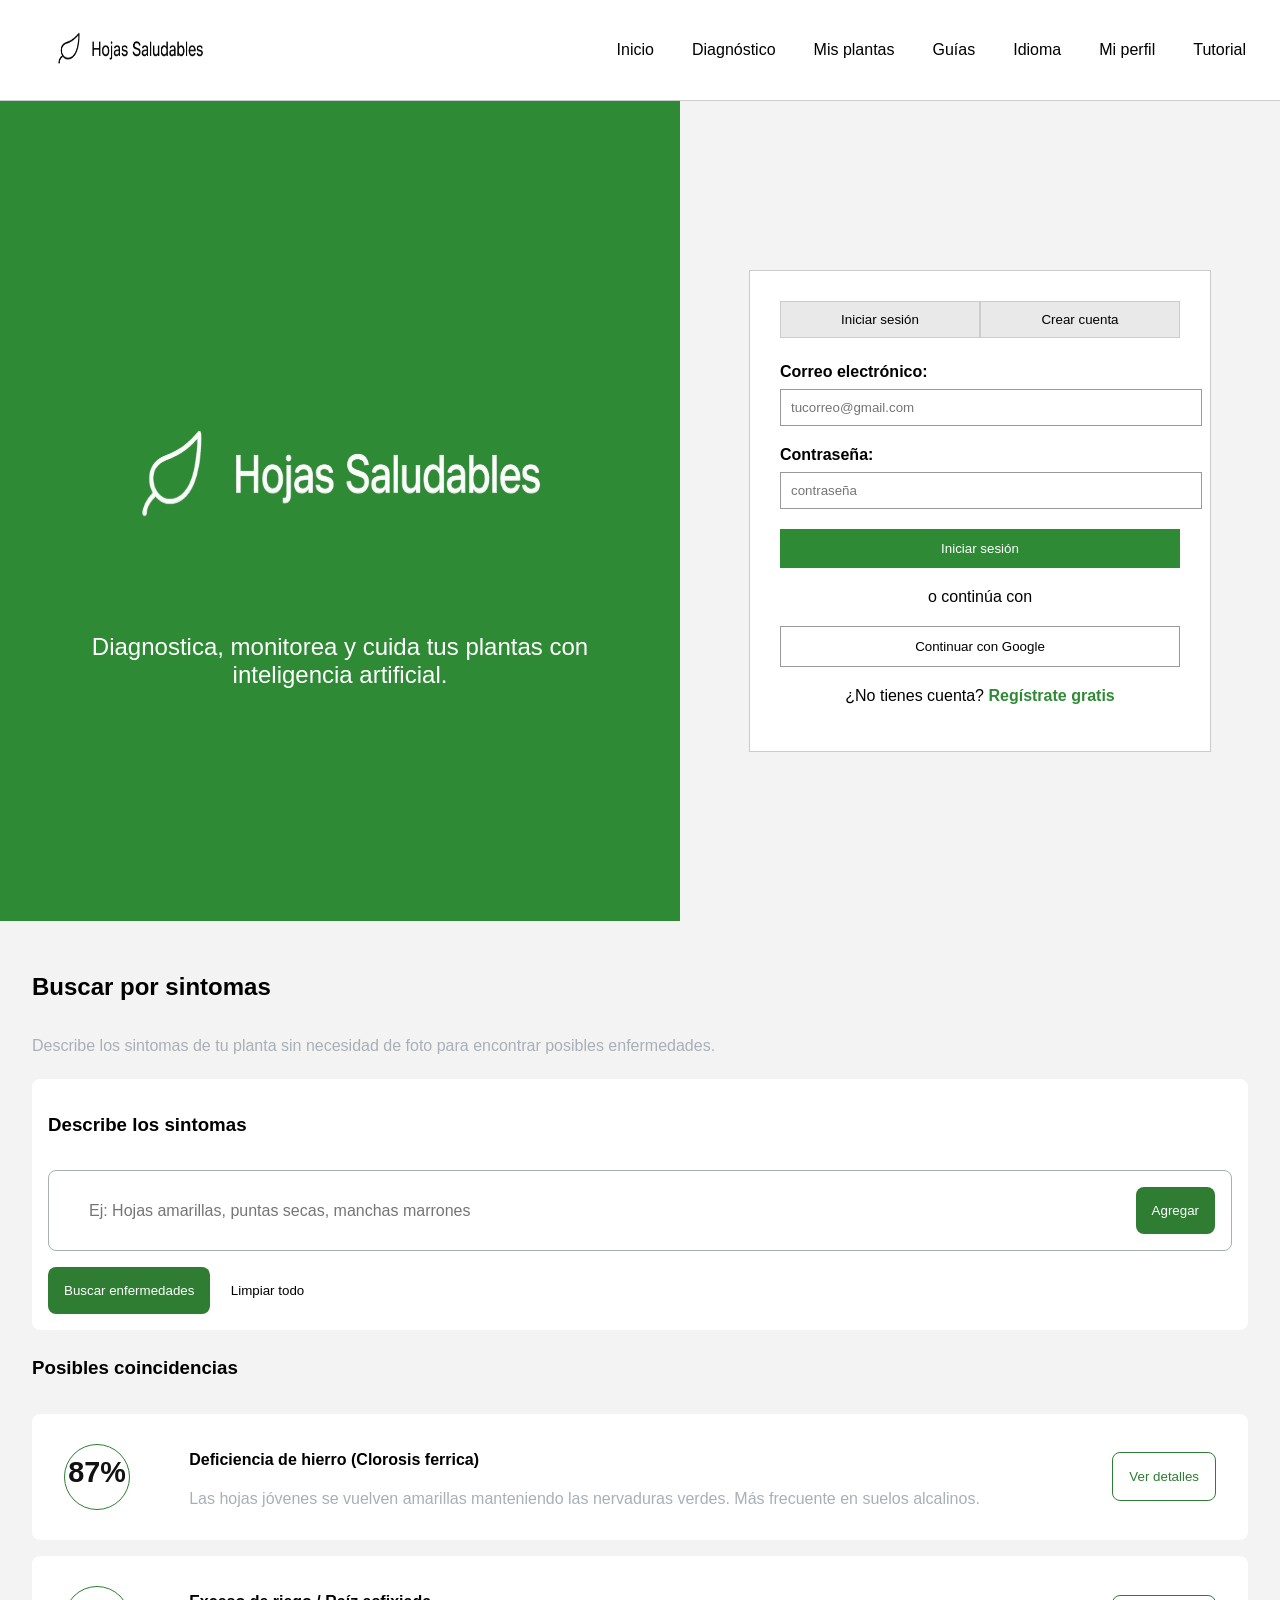
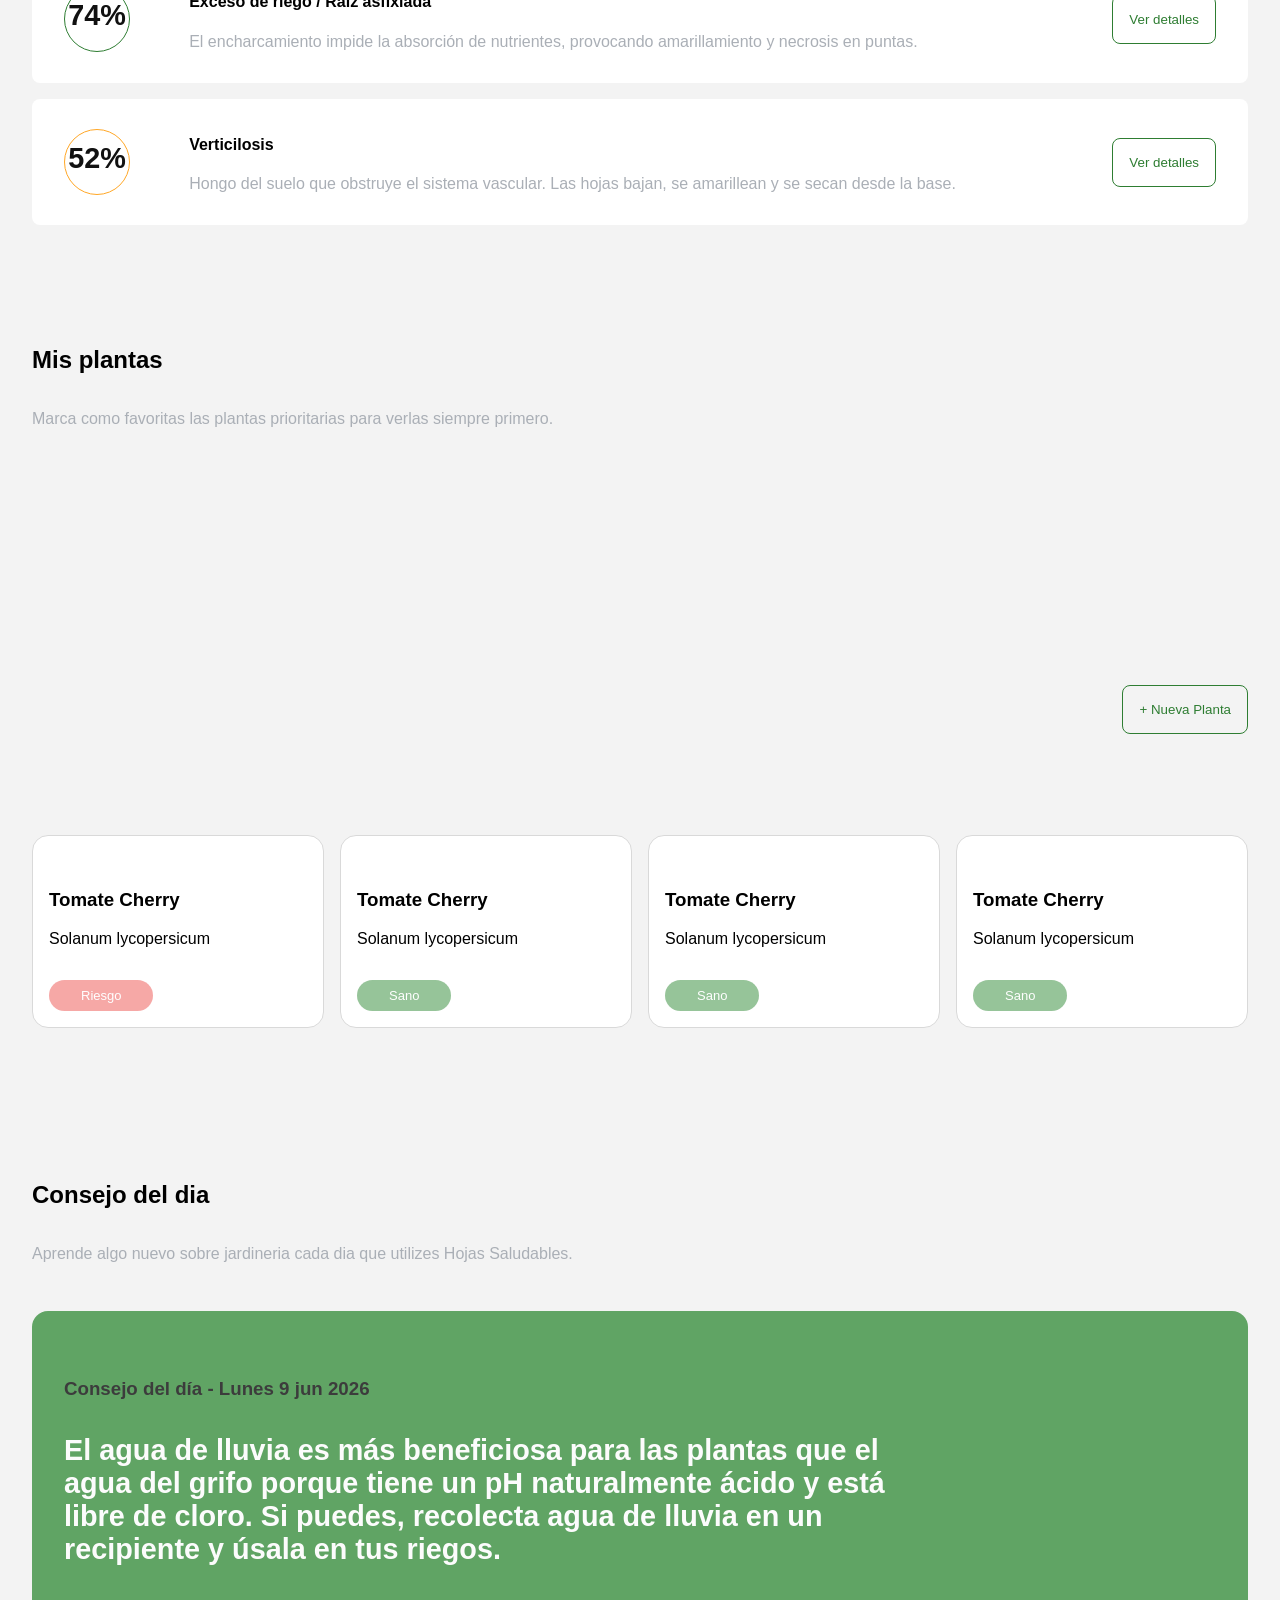
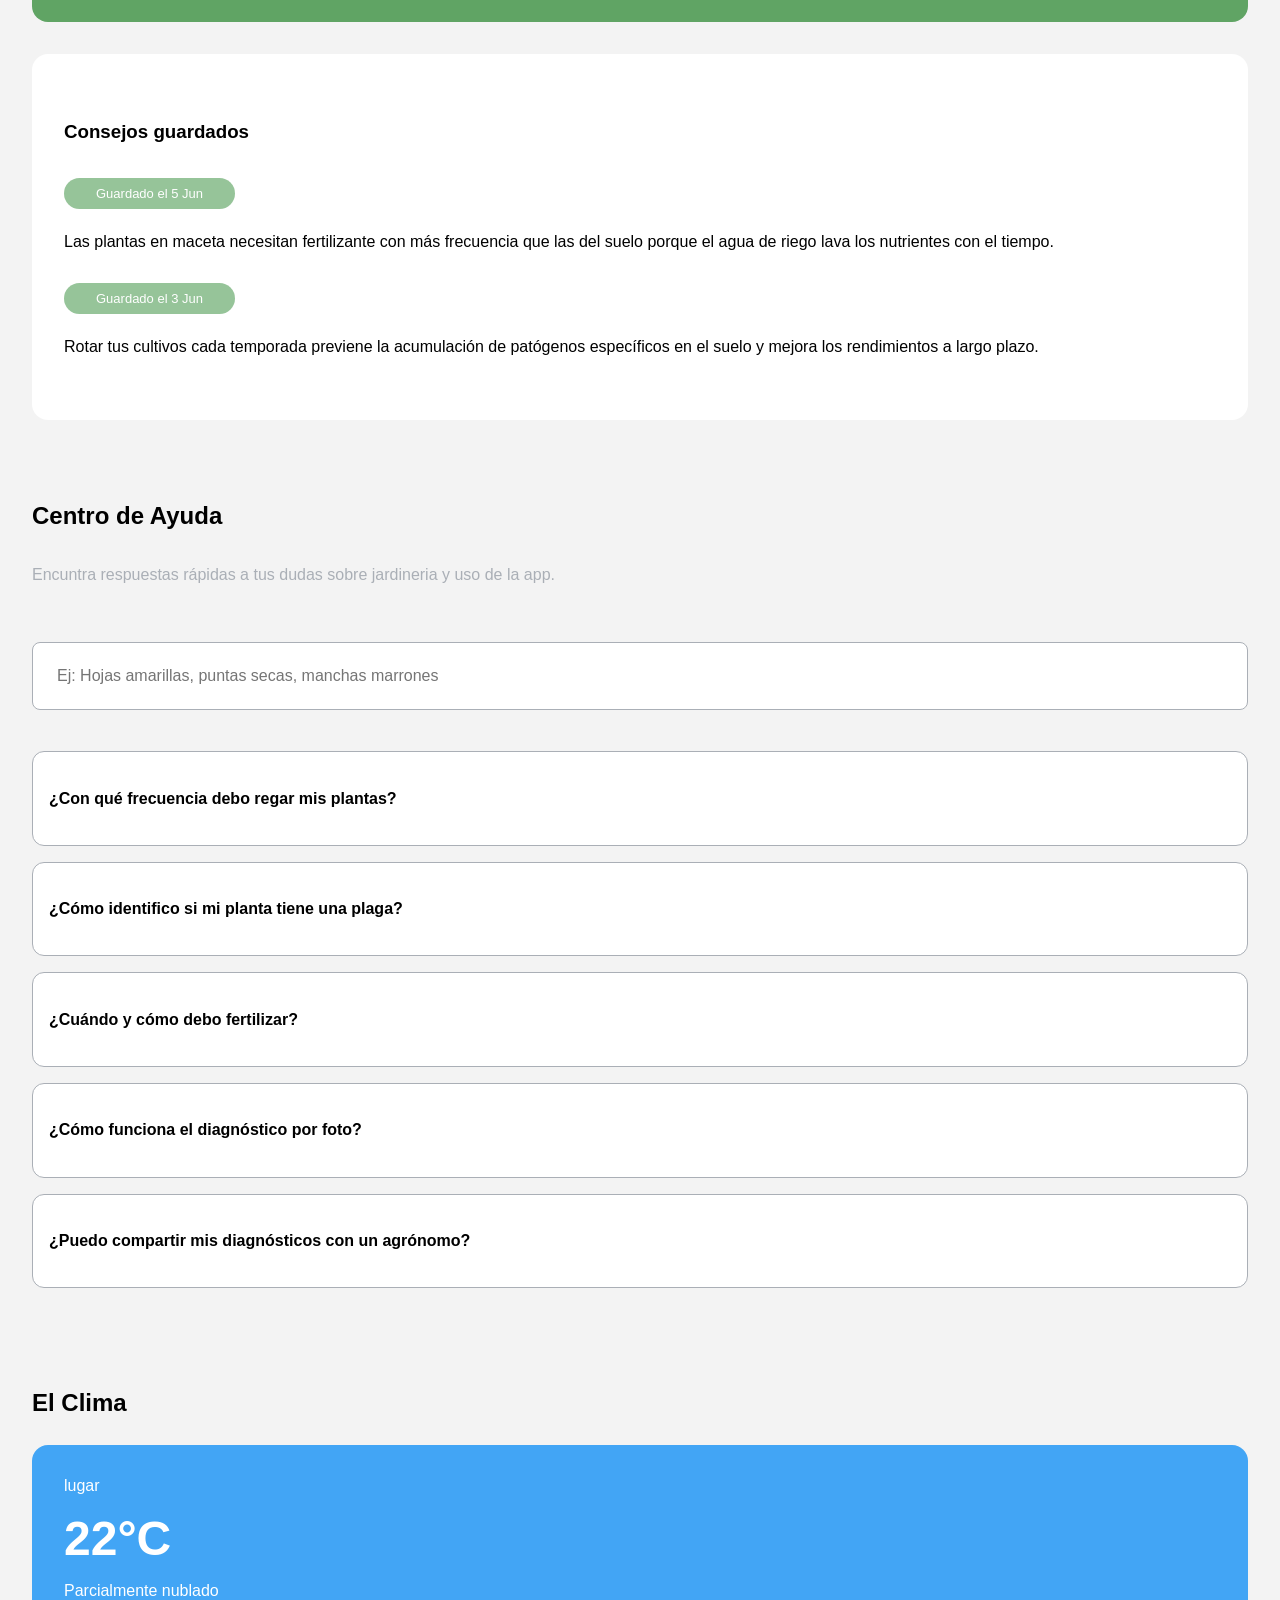
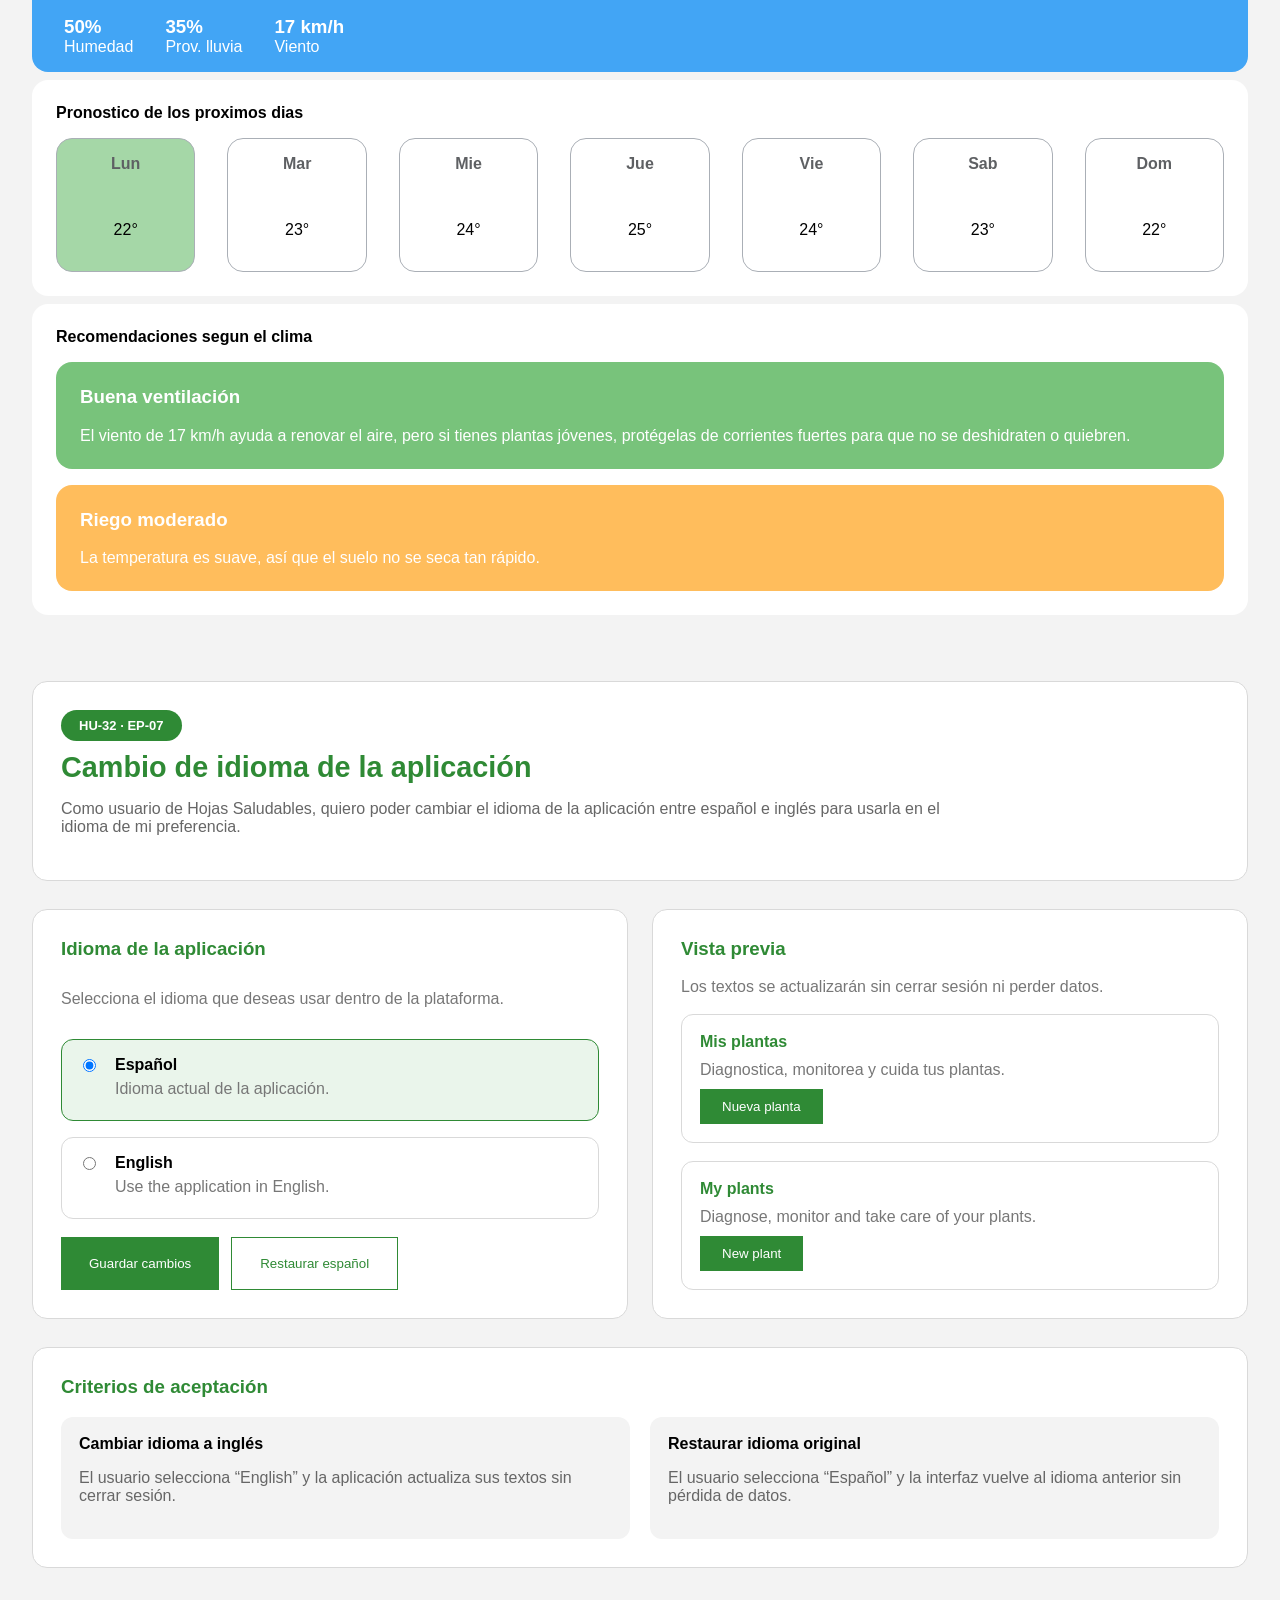
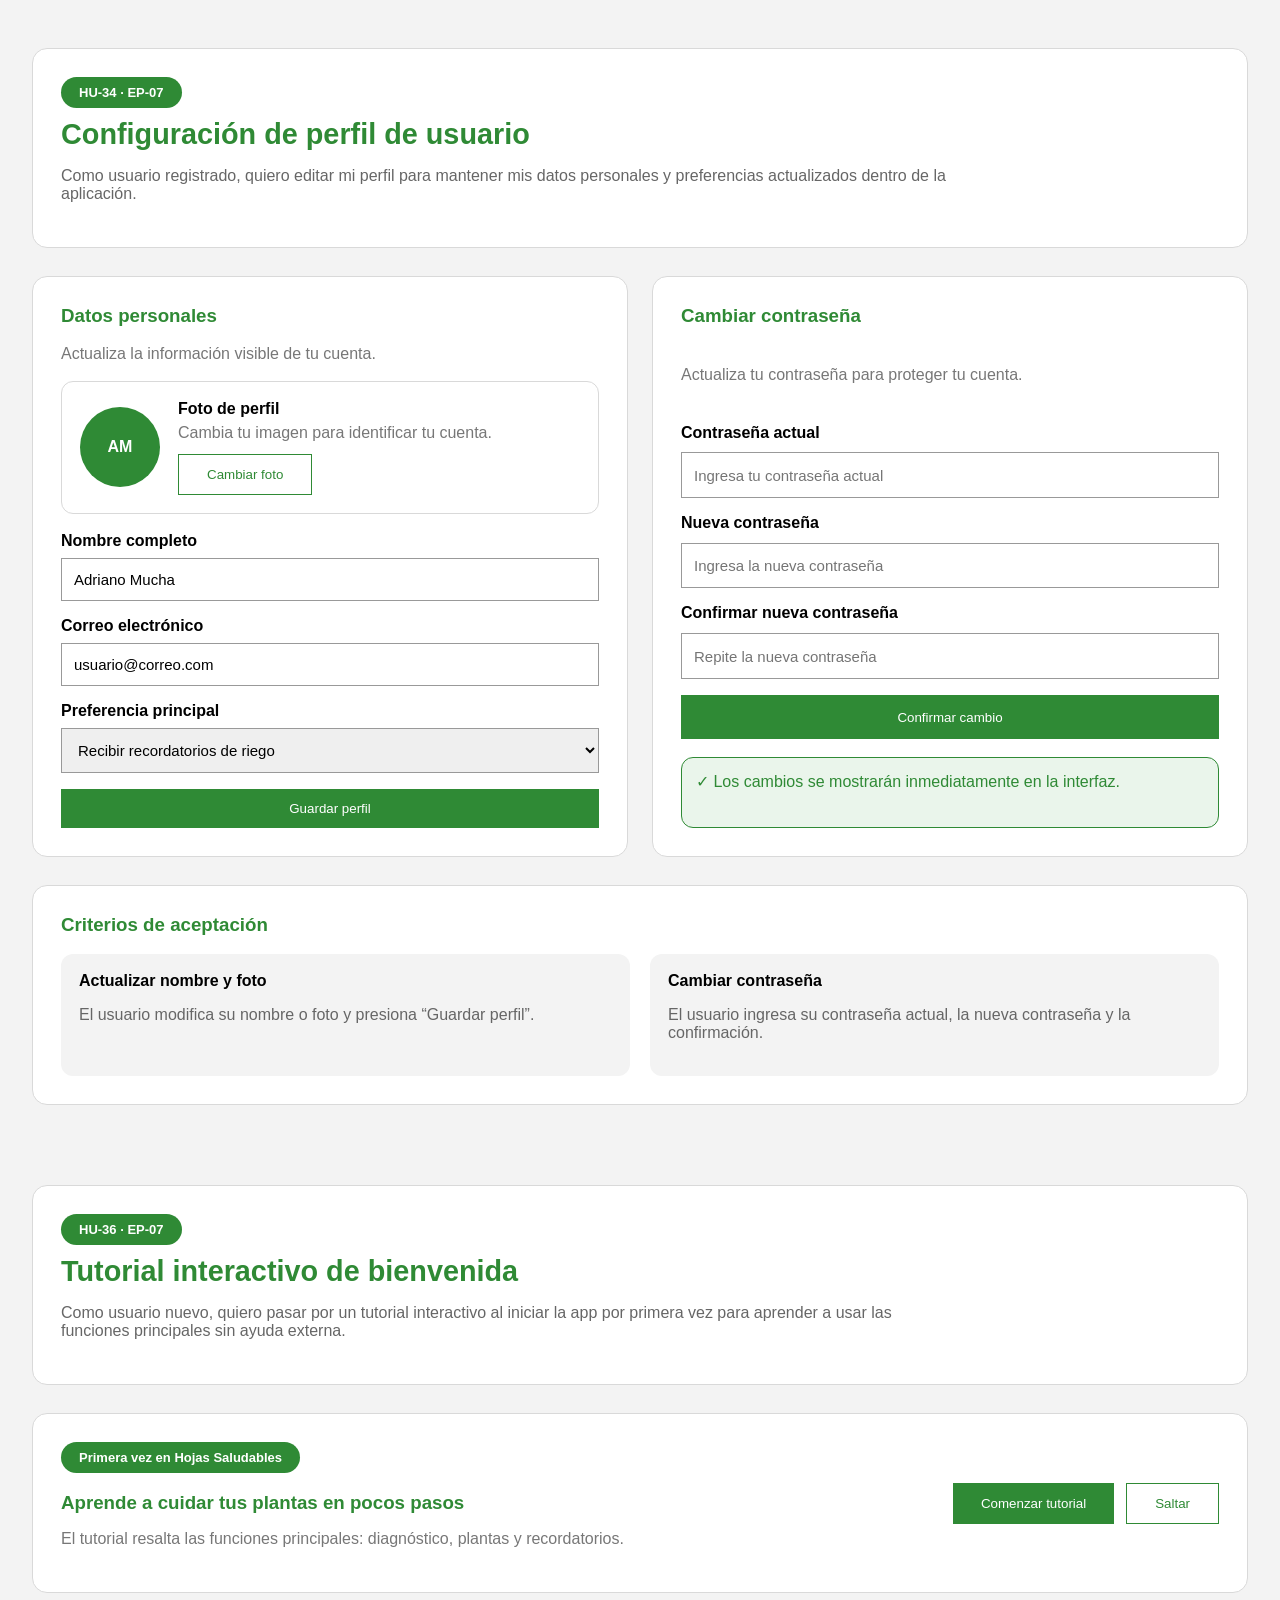
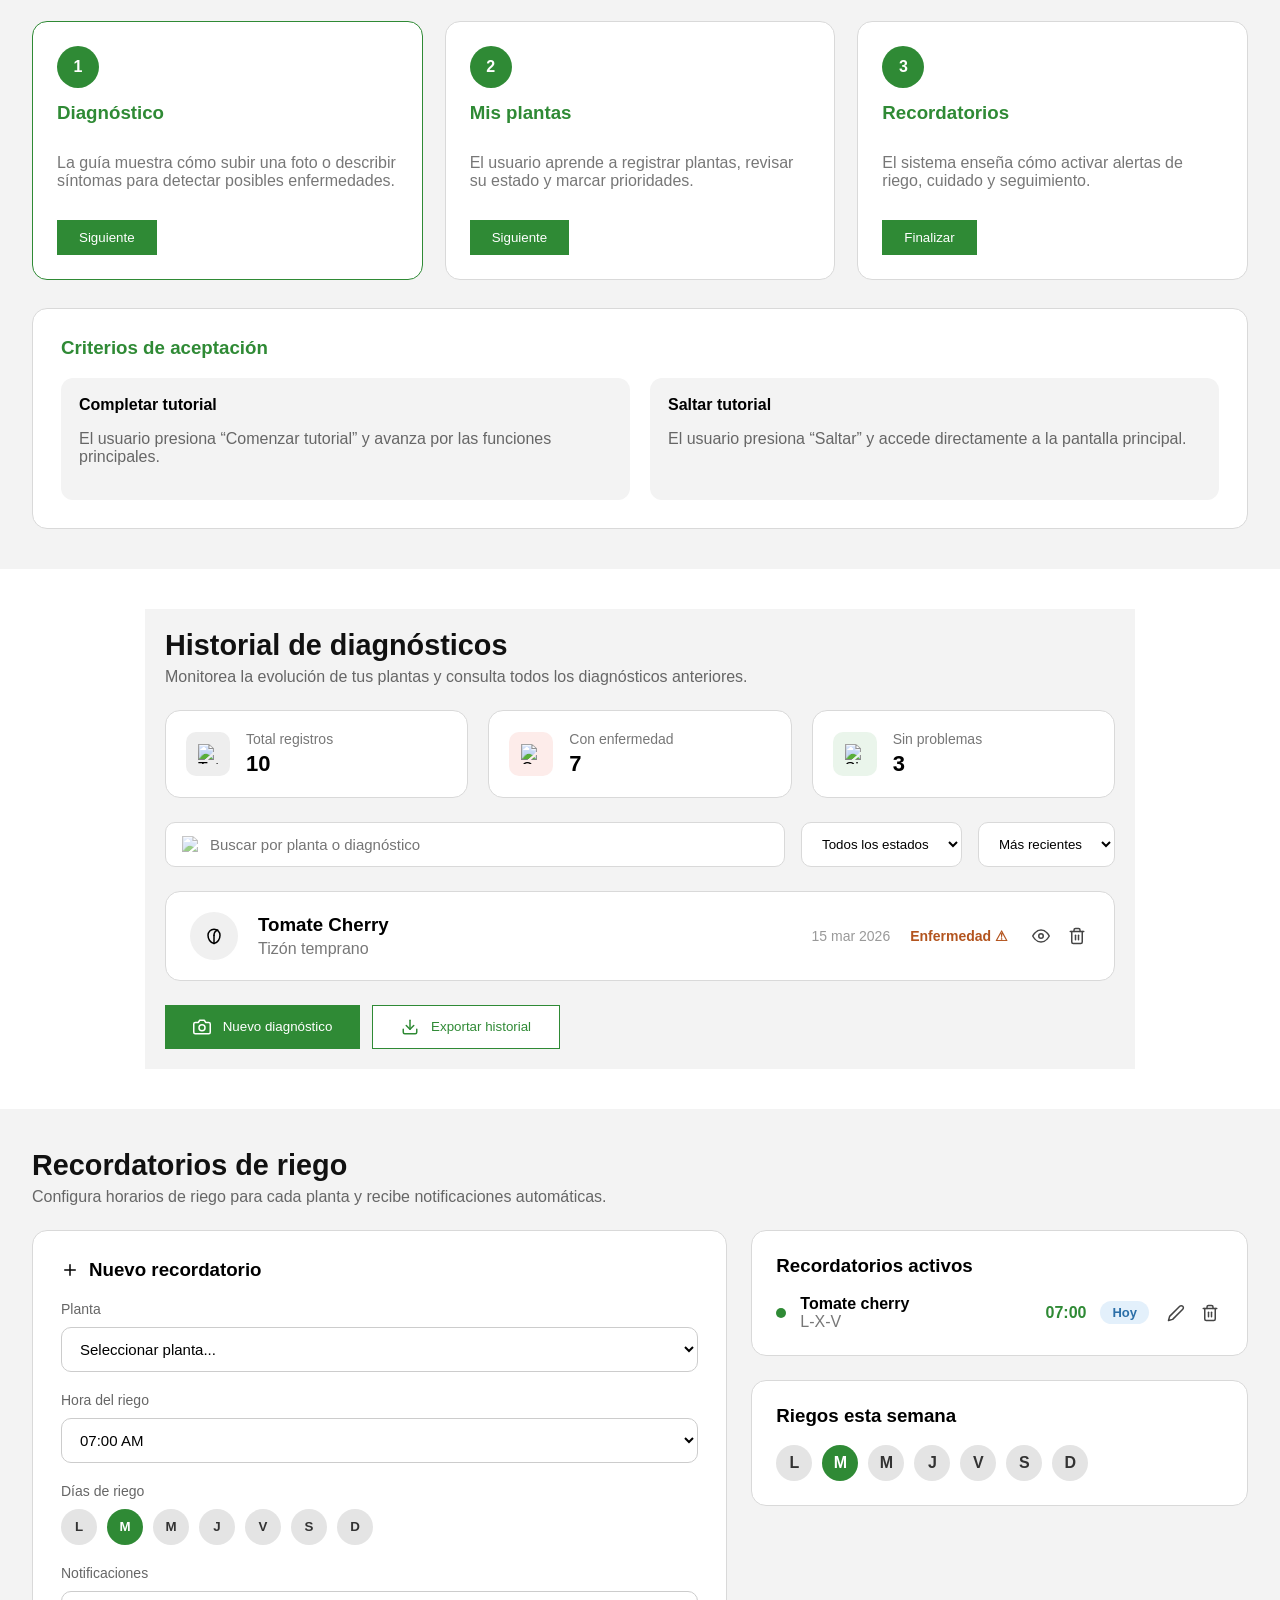
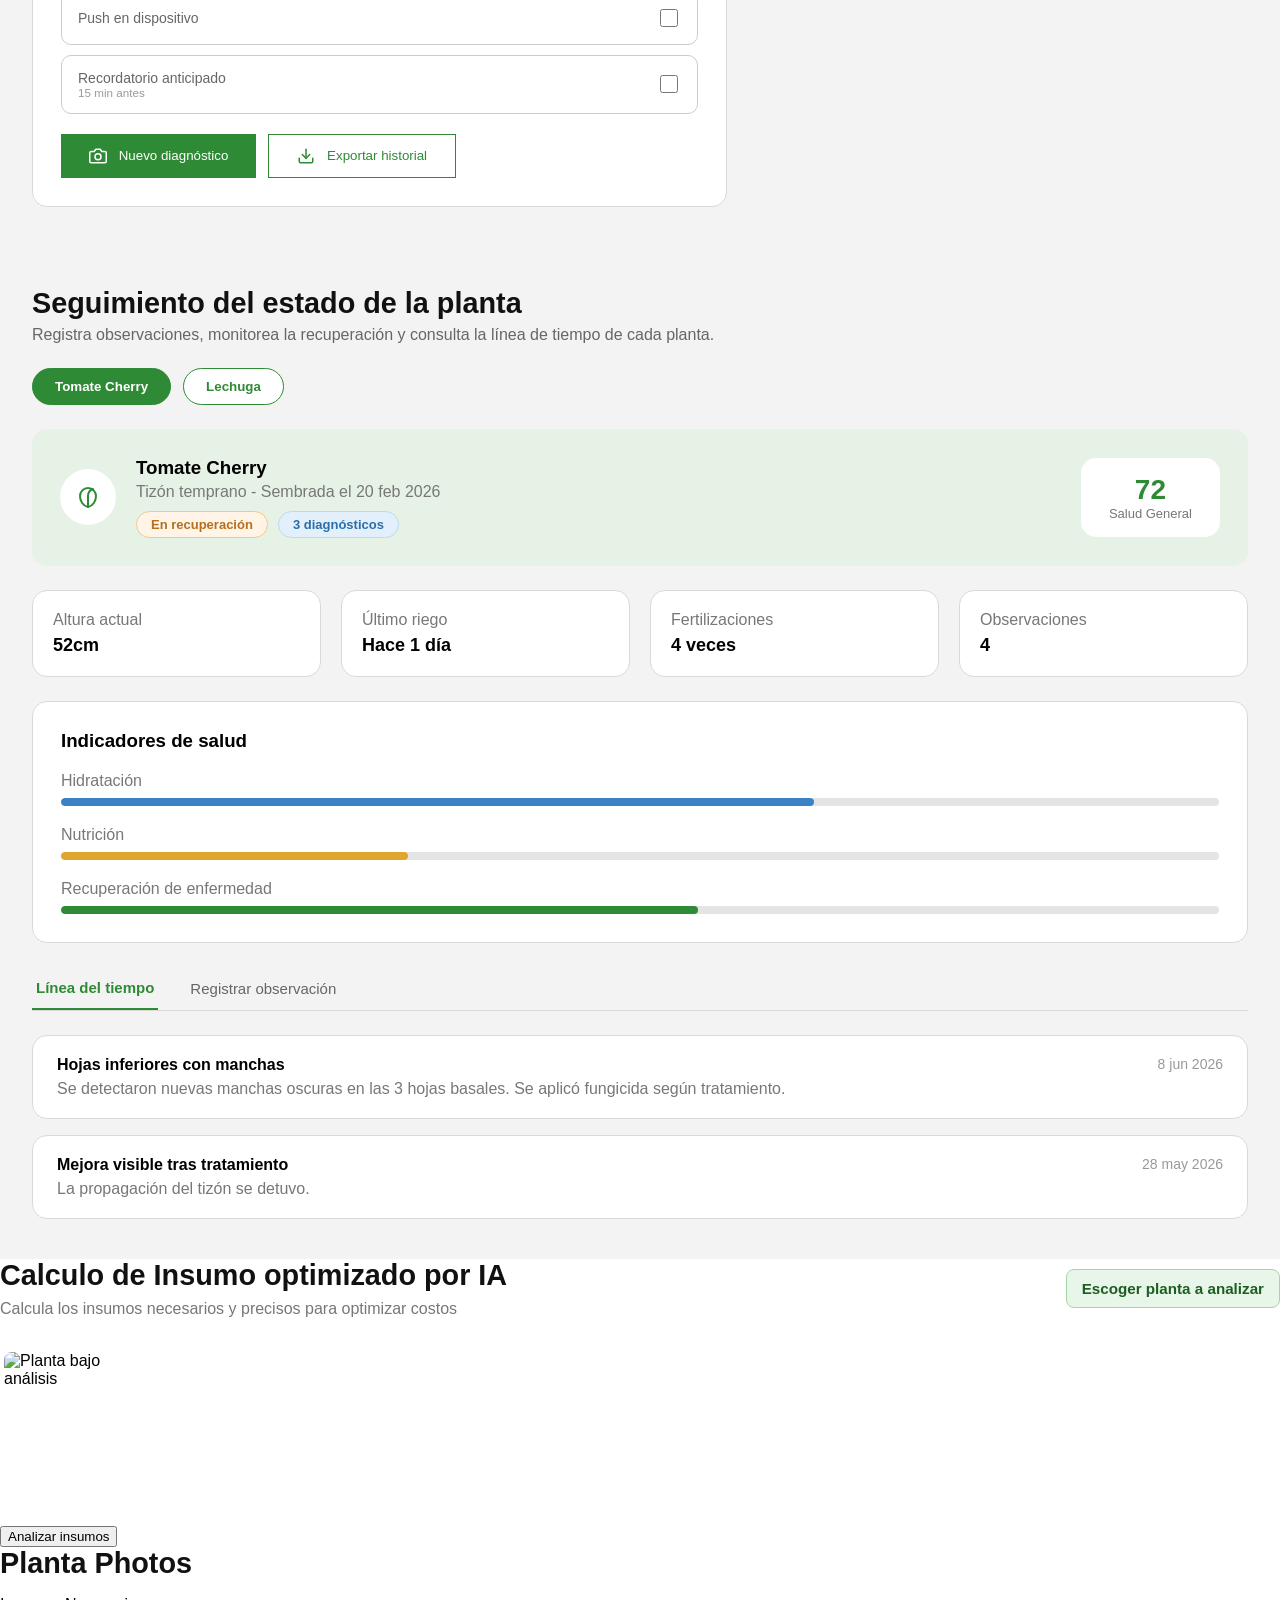
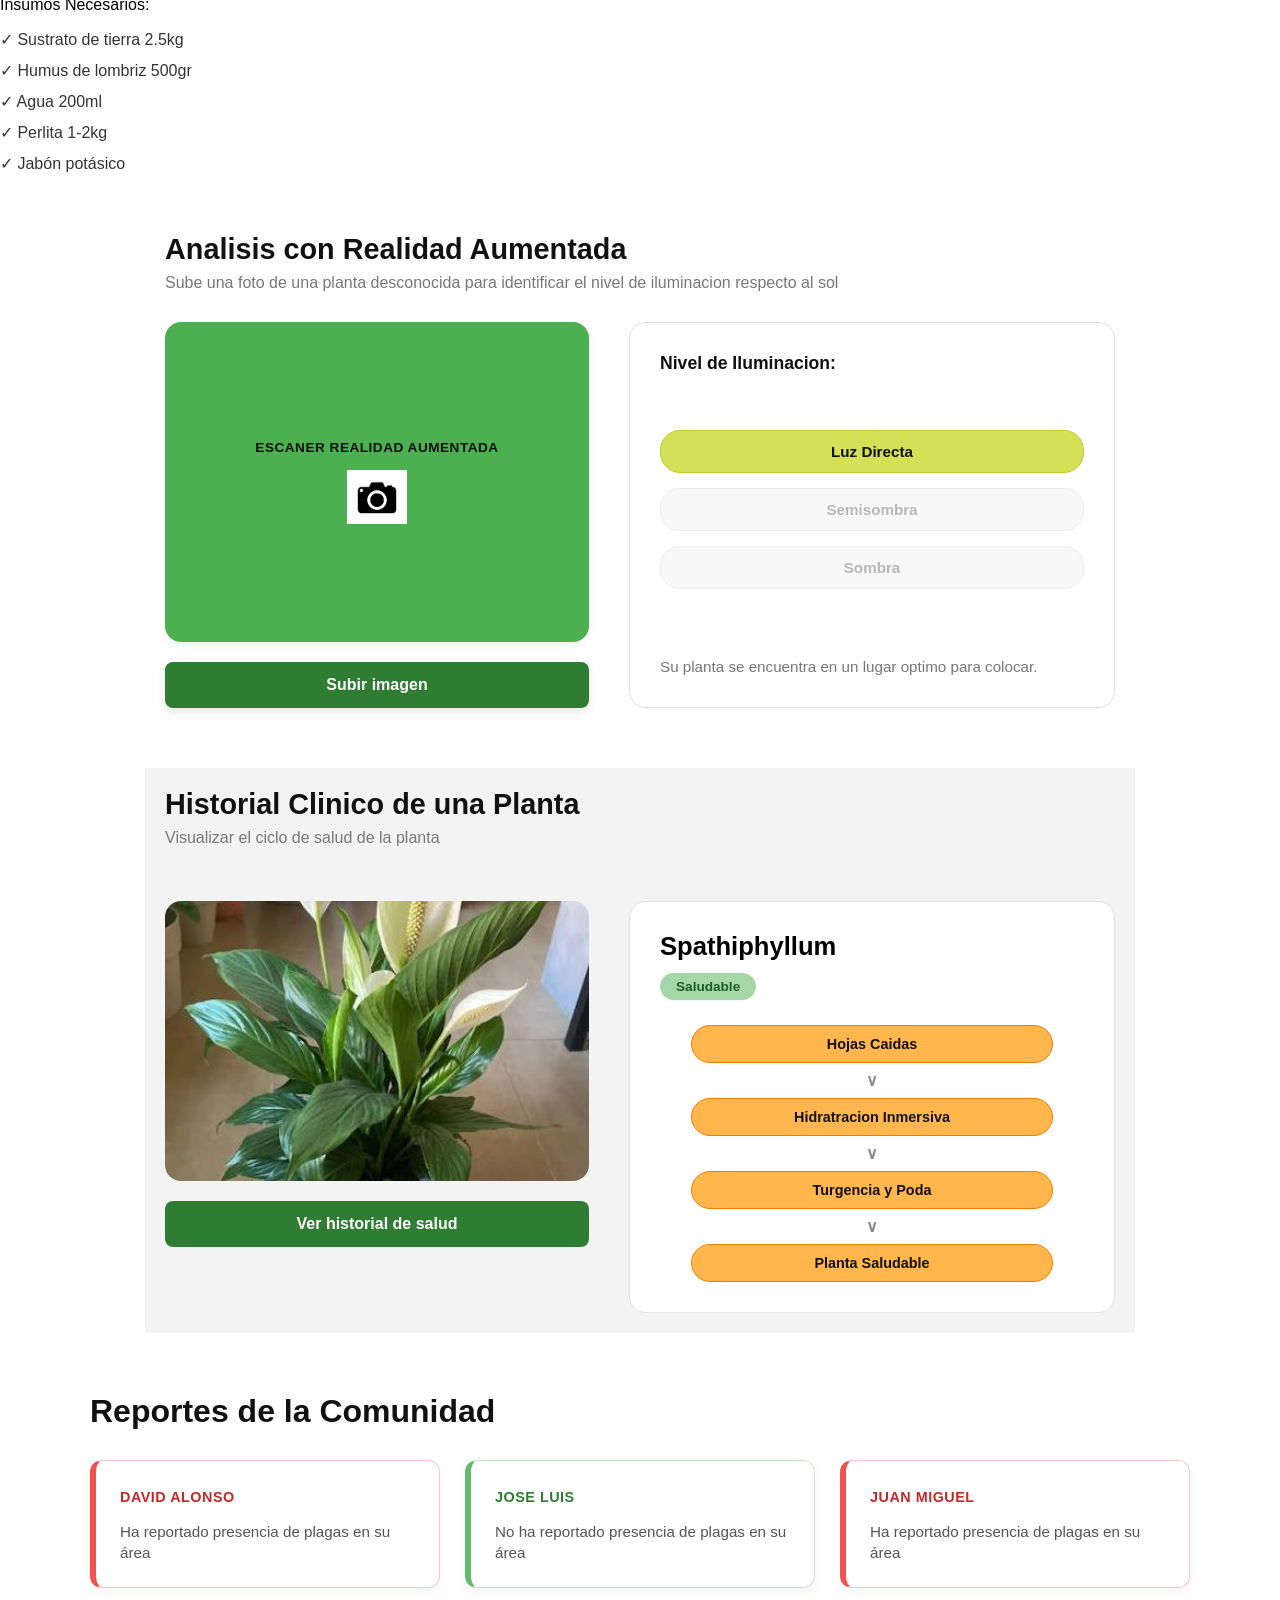
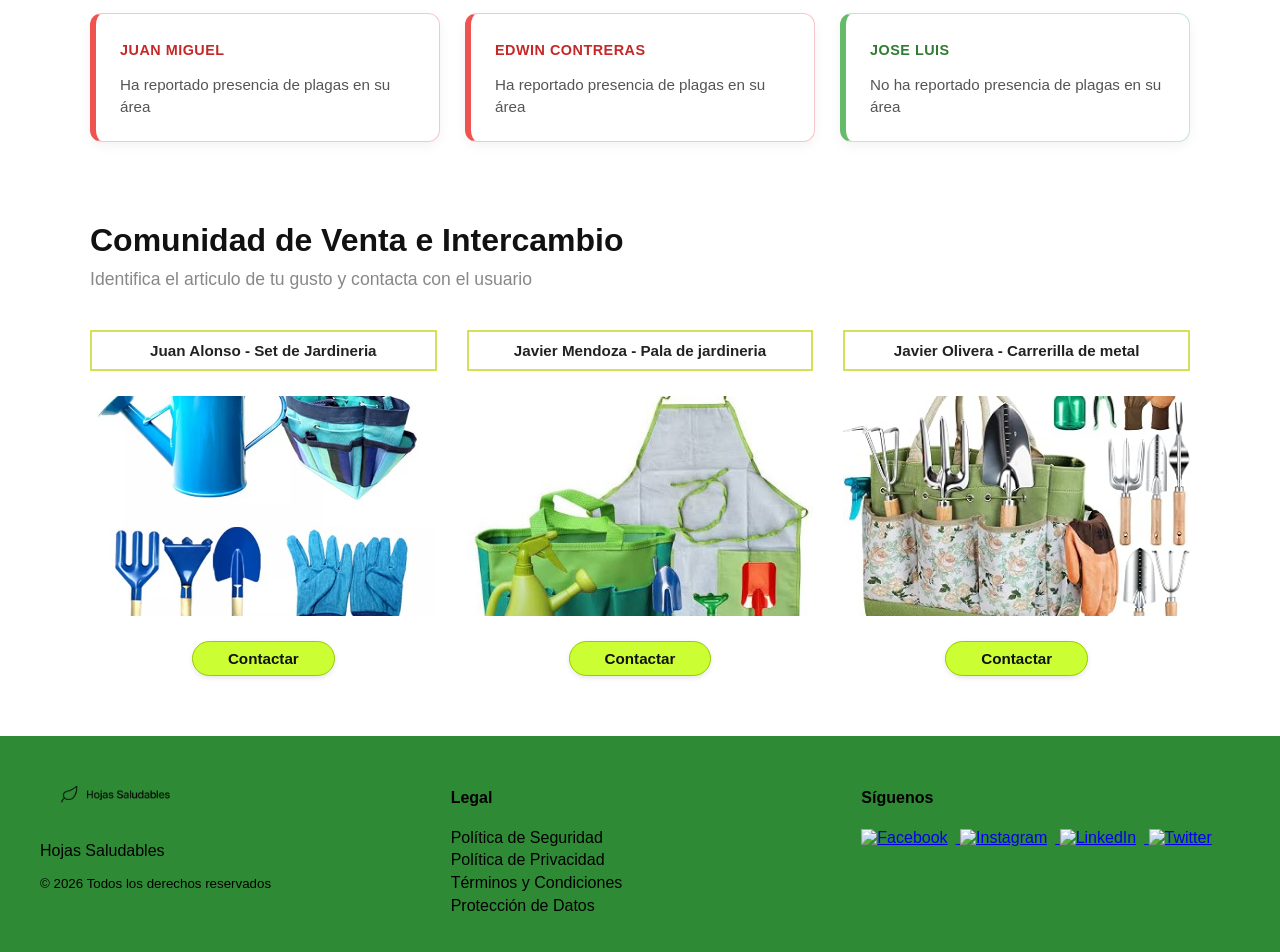
==== commit 8bd2abe2: "..." ====
--- a/index.html
+++ b/index.html
@@ -15,8 +15,9 @@
     <link rel="stylesheet" href="assets/styles/seccion_historial.css" />
     <link rel="stylesheet" href="assets/styles/seccion_recordatorios.css" />
     <link rel="stylesheet" href="assets/styles/seccion_seguimiento.css" />
-    <link rel="stylesheet" href="assets/styles/seccion_insumo.css" />
-    <link rel="stylesheet" href="assets/styles//seccion_AR.css" />
+   
+    <link rel="stylesheet" href="assets/styles/seccion_AR.css" />
+    <link rel="stylesheet" href="assets/styles/seccion_insumo.css"/>
     <link rel="stylesheet" href="assets/styles/seccion_trading.css" />
     <link rel="stylesheet" href="assets/styles/iconos.css" />
     <link rel="stylesheet" href="assets/styles/he_formulario.css" />
@@ -1218,7 +1219,7 @@
       </div>
     </section>
 
-    <!--CALCULO DE INSUMOS-->
+     <!--CALCULO DE INSUMOS-->
     <section class="seccion_insumos">
       <div class="insumo-header">
         <div class="insumo-descripcion">
--- a/assets/styles/seccion_clinicohistorial.css
+++ b/assets/styles/seccion_clinicohistorial.css
@@ -0,0 +1,111 @@
+.seccion-historial {
+  font-family: Arial, sans-serif;
+  max-width: 950px;
+  margin: 40px auto;
+  padding: 20px;
+}
+
+.historial-header h2 {
+  color: #111111;
+  font-size: 1.8rem;
+  margin: 0 0 8px 0;
+}
+
+.historial-header p {
+  color: #777777;
+  font-size: 1rem;
+  margin: 0 0 30px 0;
+}
+
+.historial-contenido-horizontal {
+  display: flex;
+  flex-wrap: nowrap; 
+  gap: 40px; 
+}
+
+.bloque-izquierdo-foto {
+  flex: 1;
+  display: flex;
+  flex-direction: column;
+}
+
+.contenedor-imagen-historial {
+  width: 100%;
+  height: 280px;
+  border-radius: 16px;
+  overflow: hidden;
+  margin-bottom: 20px;
+}
+
+.imagen-historial {
+  width: 100%;
+  height: 100%;
+  object-fit: cover;
+}
+
+.btn-ver-historial {
+  background-color: #2e7d32;
+  color: #ffffff;
+  border: none;
+  padding: 14px;
+  font-size: 1rem;
+  font-weight: bold;
+  border-radius: 8px;
+  cursor: pointer;
+  transition: transform 0.2s ease;
+}
+
+.btn-ver-historial:hover {
+  transform: scale(1.02); 
+}
+
+.bloque-derecho-fases {
+  flex: 1;
+  background-color: #ffffff;
+  border: 1px solid #e0e0e0;
+  border-radius: 16px;
+  padding: 30px;
+  display: flex;
+  flex-direction: column;
+}
+
+.bloque-derecho-fases h3 {
+  font-size: 1.6rem;
+  margin: 0 0 12px 0;
+}
+
+.estado-saludable {
+  align-self: flex-start;
+  background-color: #a5d6a7;
+  color: #1b5e20;
+  padding: 6px 16px;
+  border-radius: 20px;
+  font-weight: bold;
+  font-size: 0.85rem;
+  margin-bottom: 25px;
+}
+
+.flujo-fases {
+  display: flex;
+  flex-direction: column;
+  align-items: center;
+  gap: 8px;
+}
+
+.fase-item {
+  width: 80%;
+  background-color: #ffb74d; 
+  color: #111111;
+  border: 1px solid #f57c00;
+  padding: 10px;
+  text-align: center;
+  border-radius: 20px;
+  font-weight: bold;
+  font-size: 0.9rem;
+}
+
+.flecha-fase {
+  color: #888888;
+  font-weight: bold;
+  font-size: 1rem;
+}
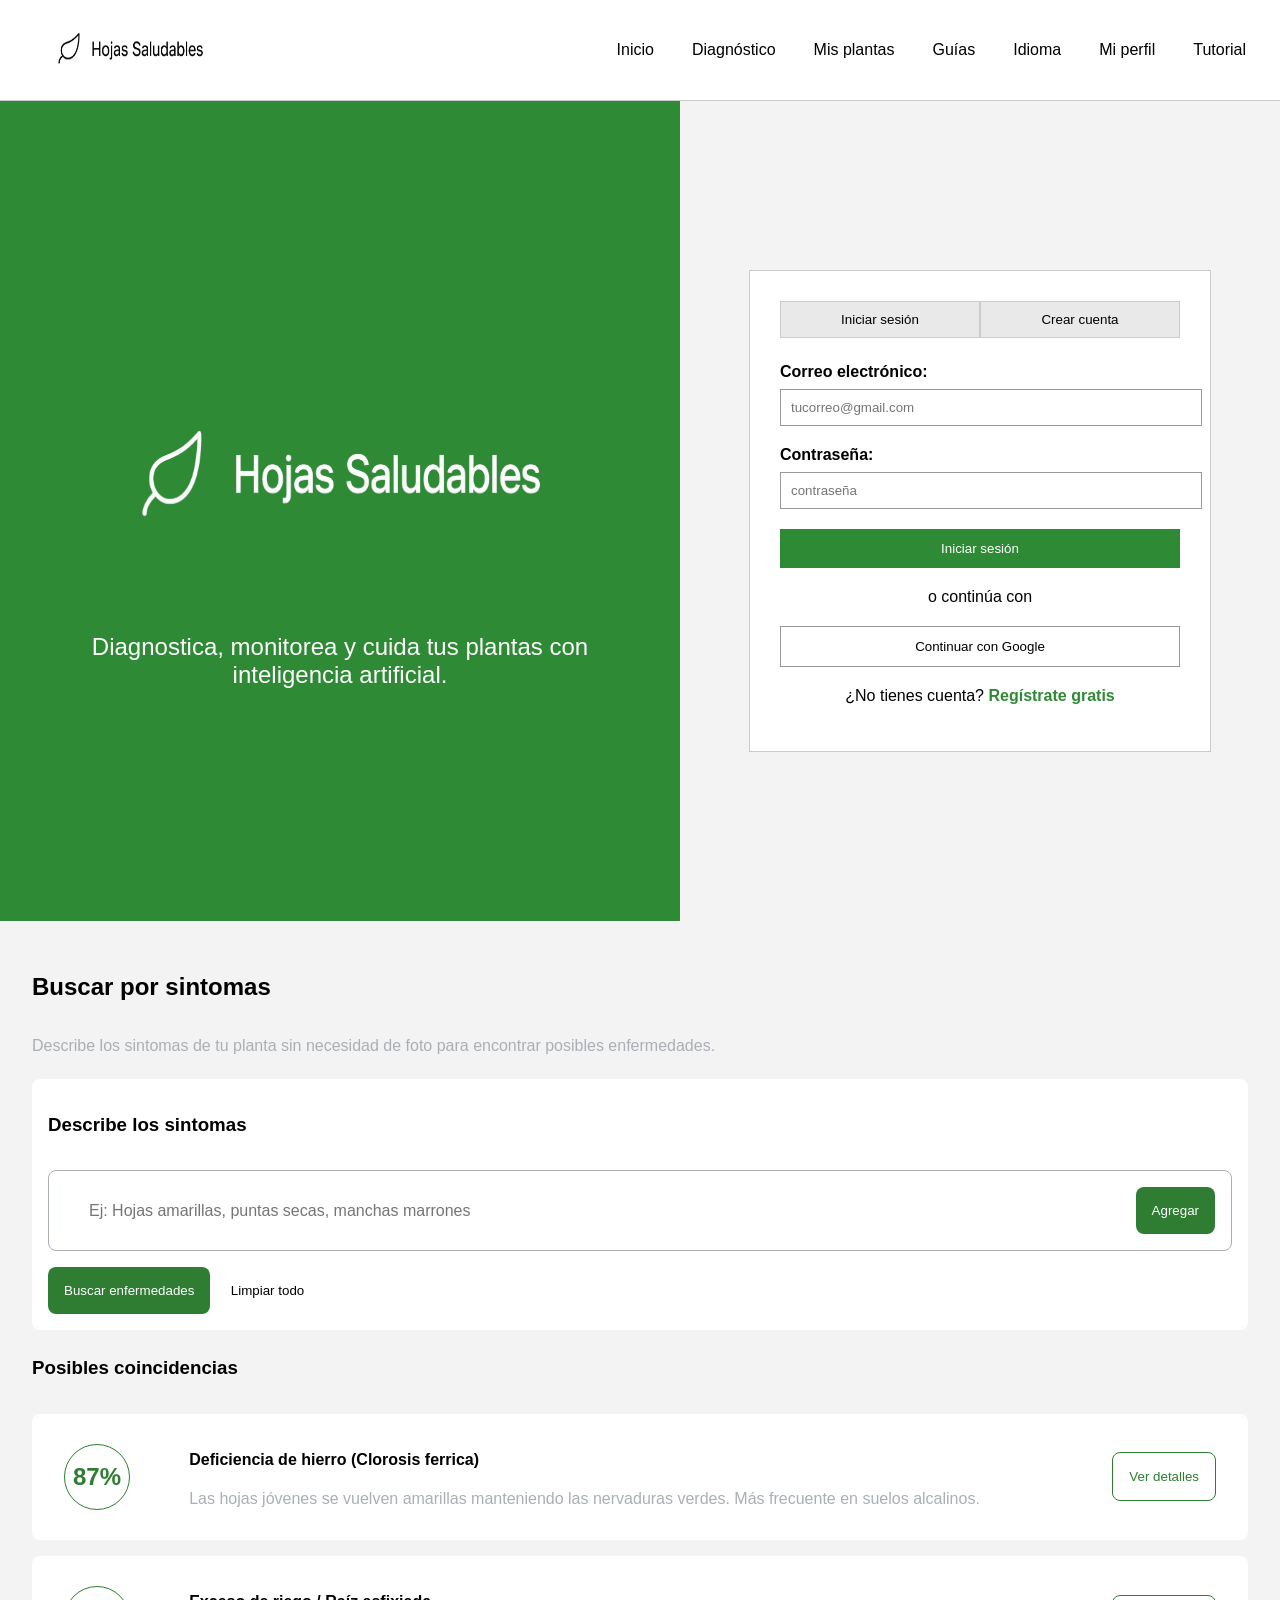
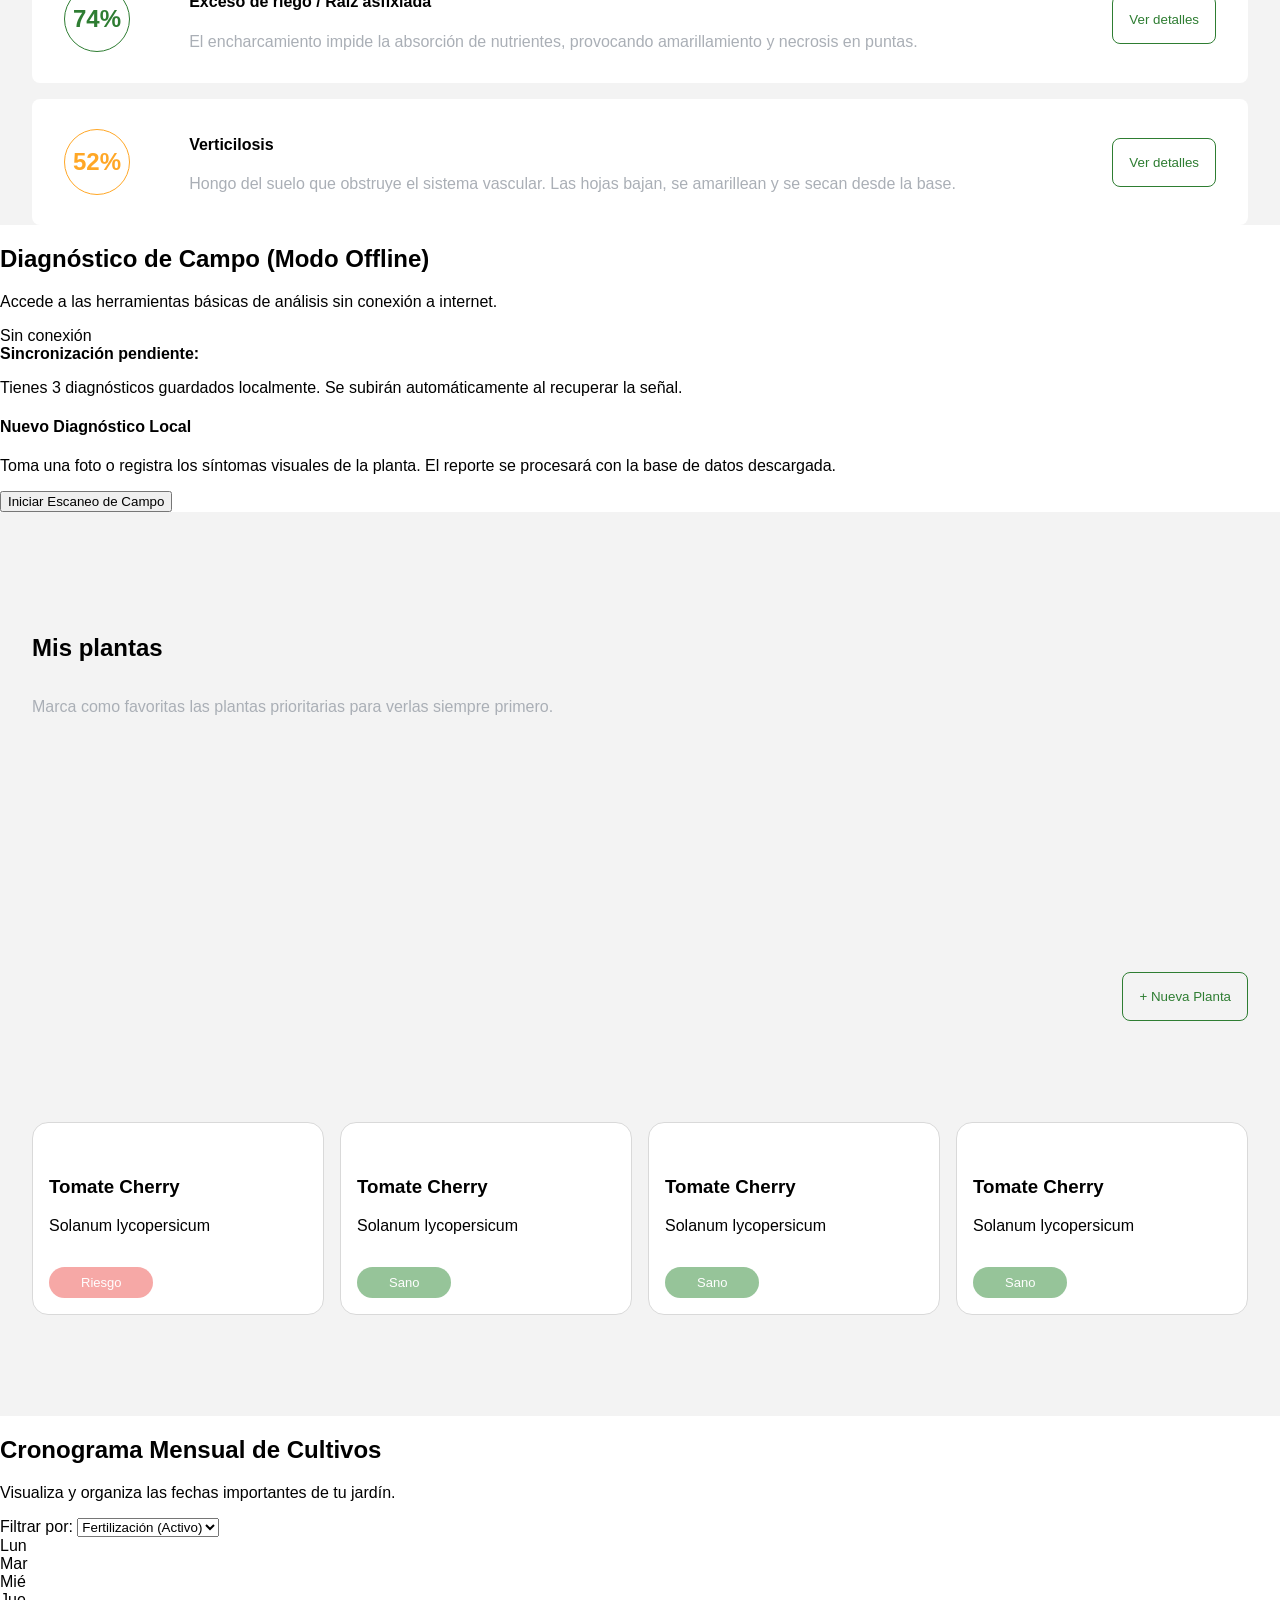
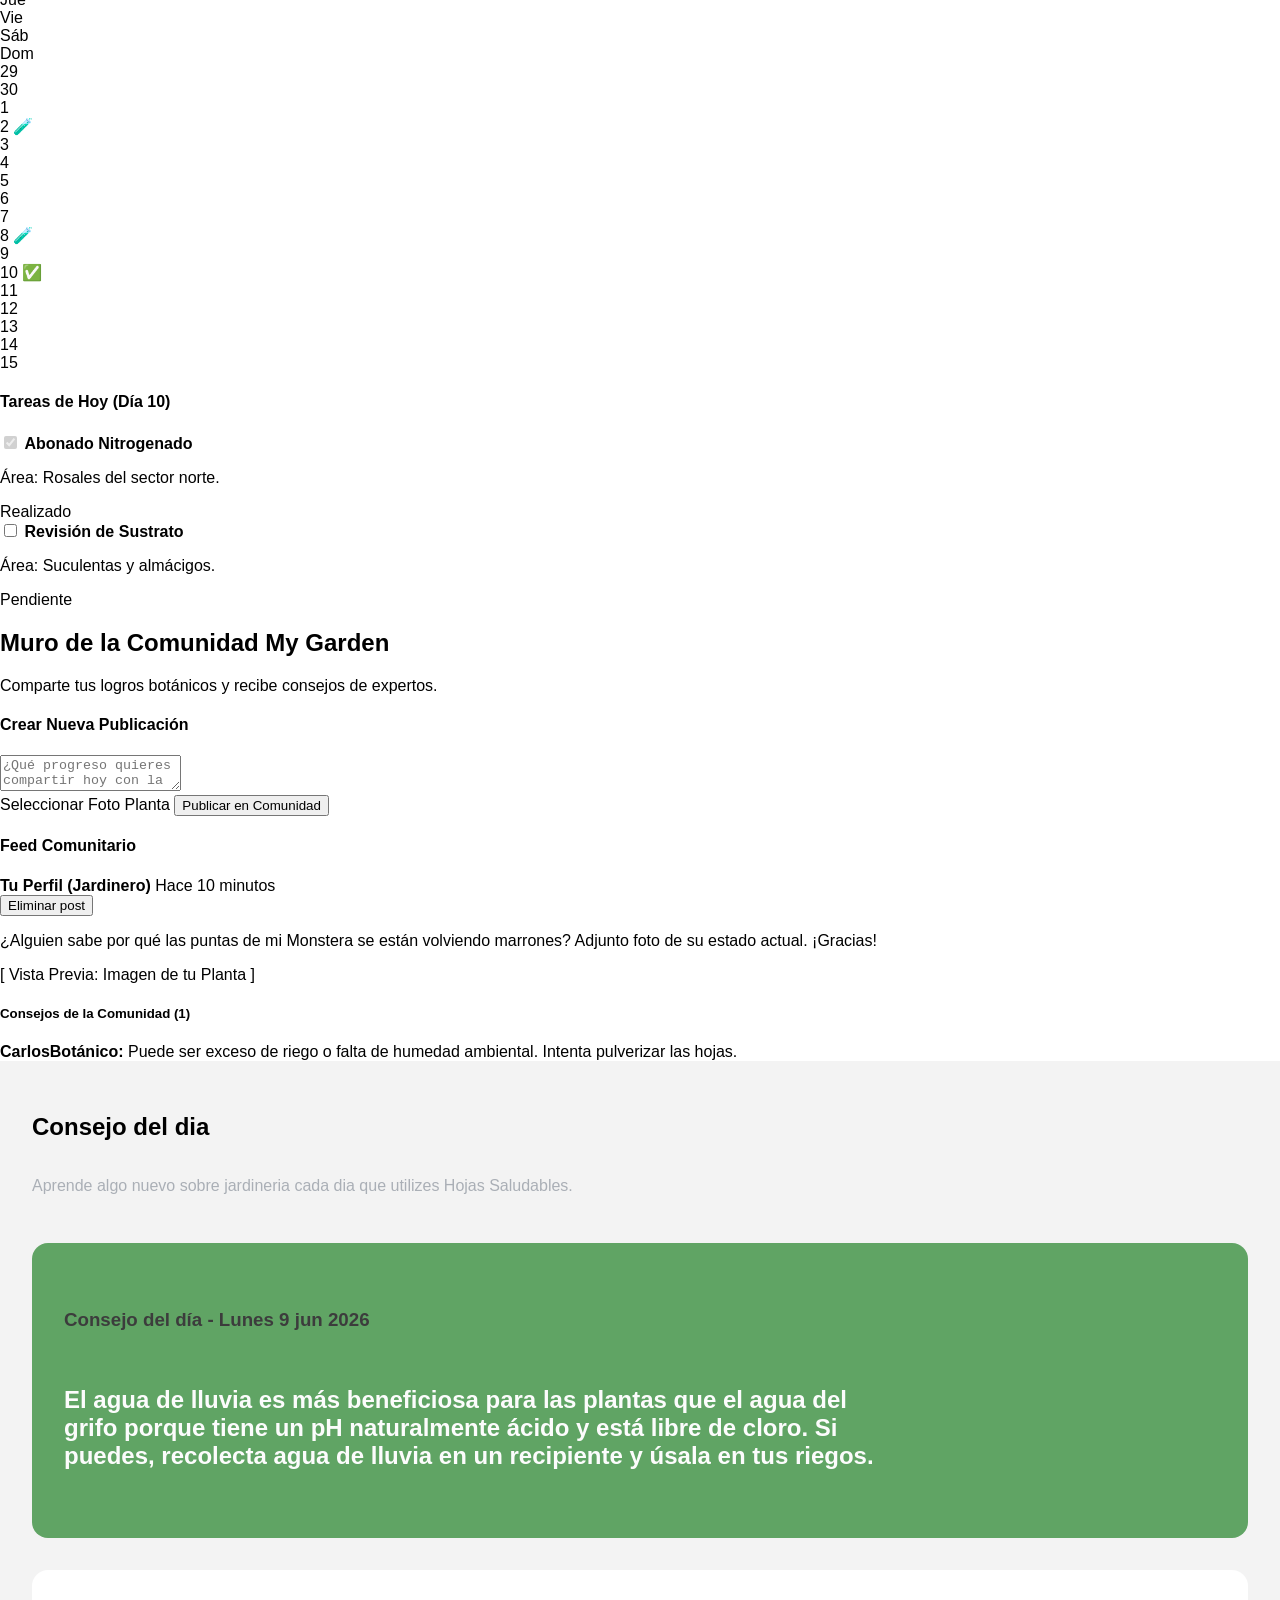
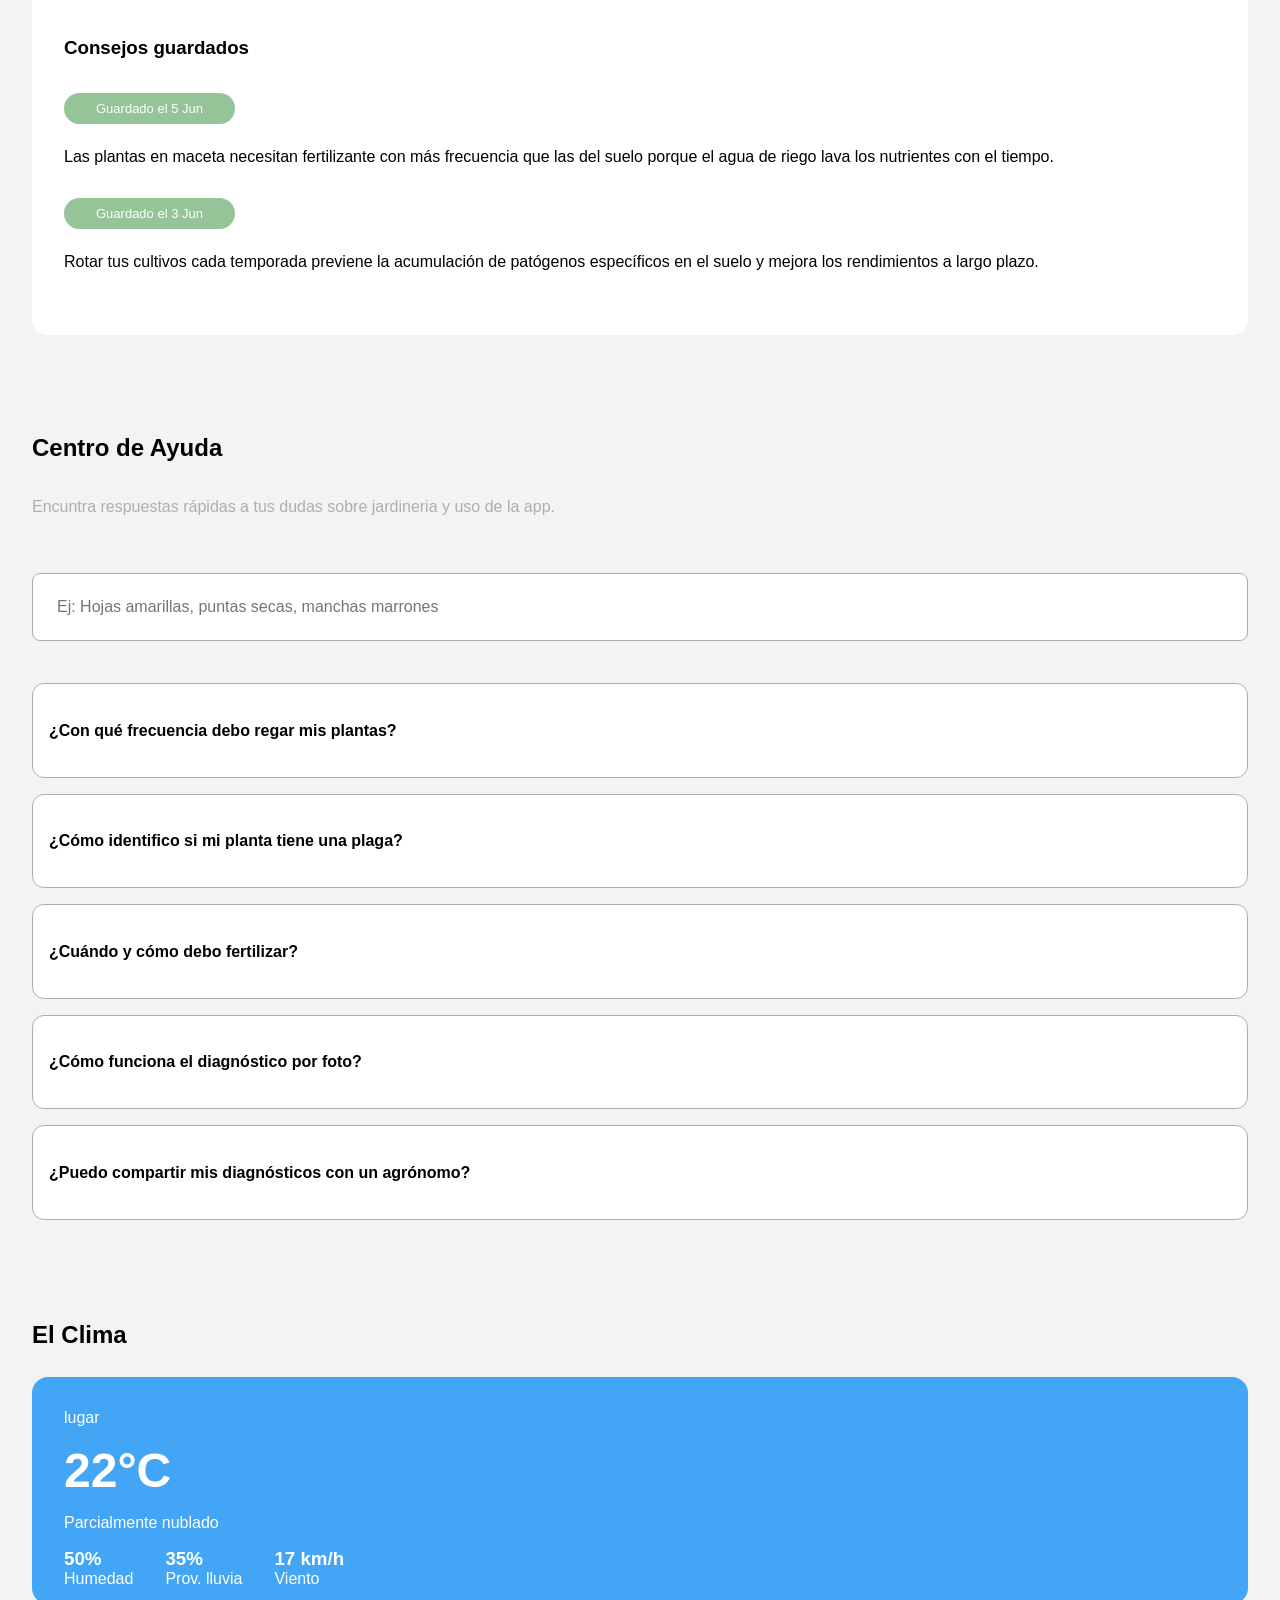
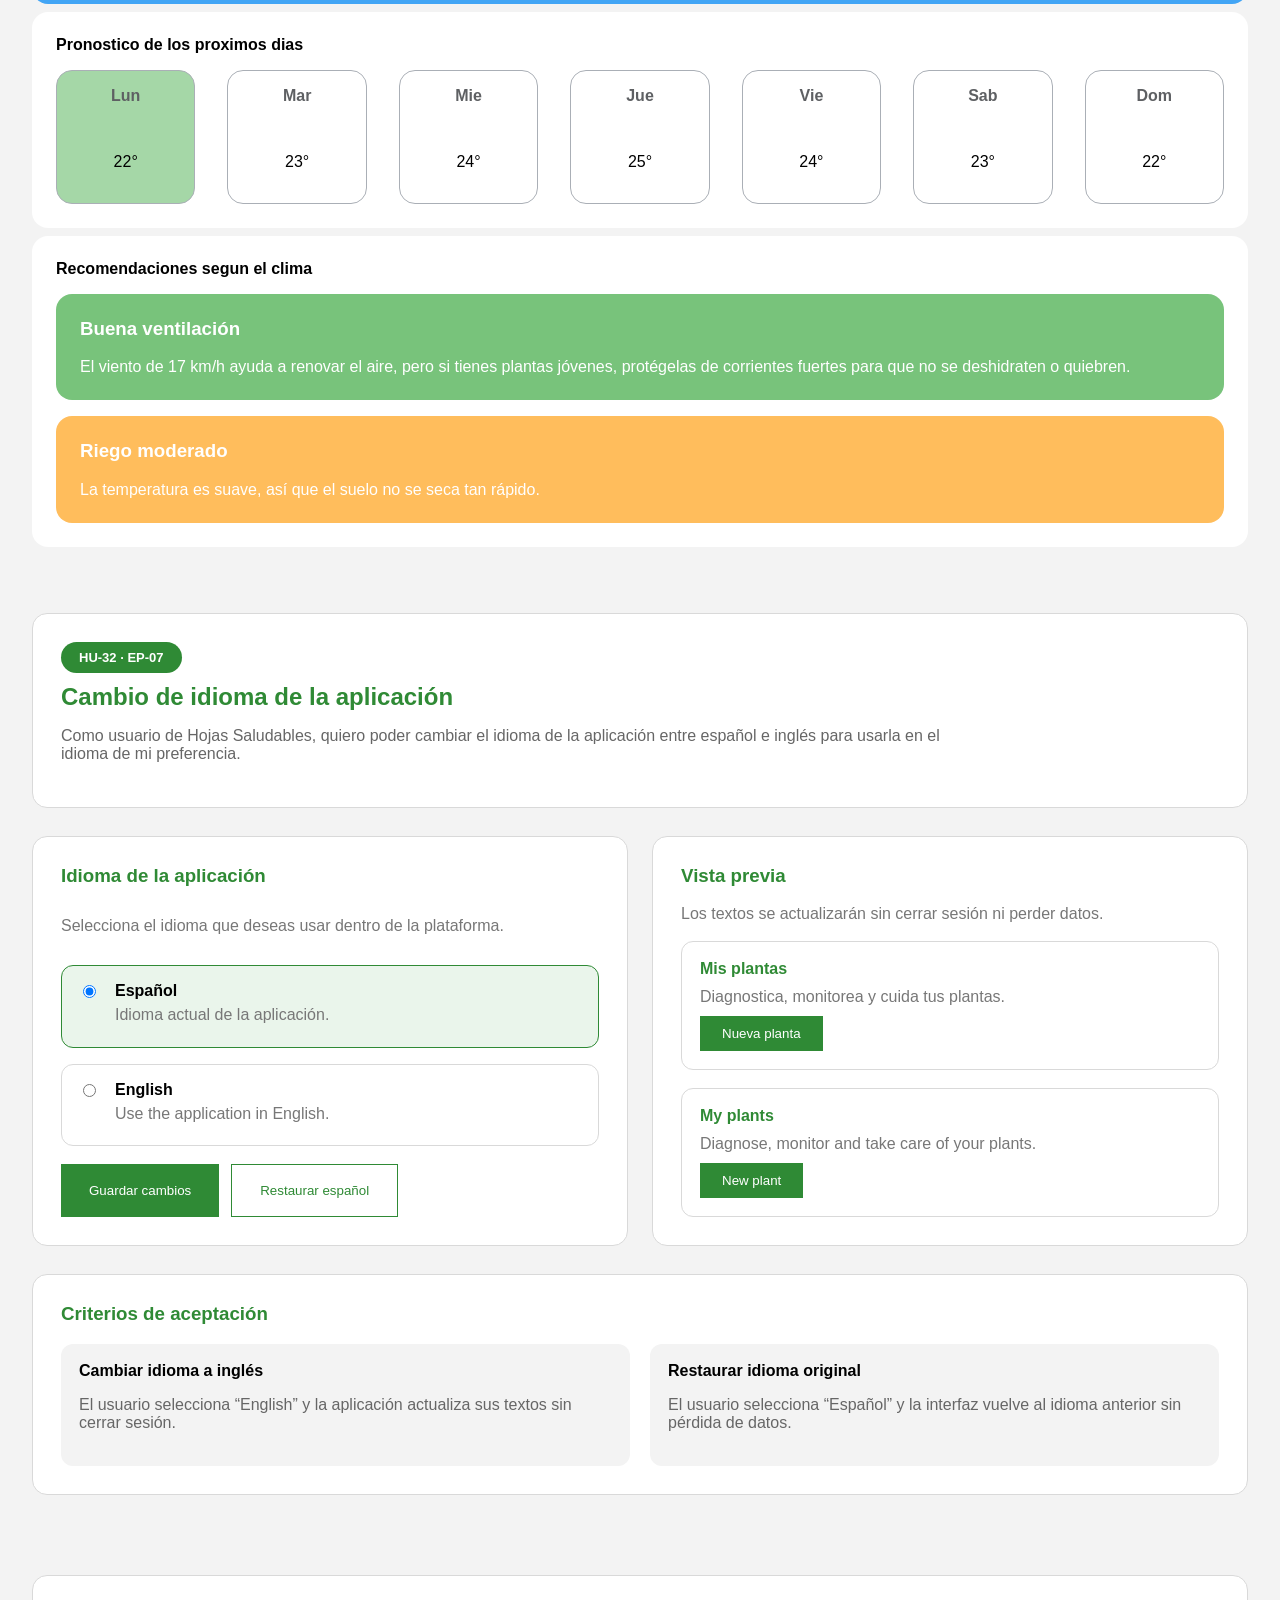
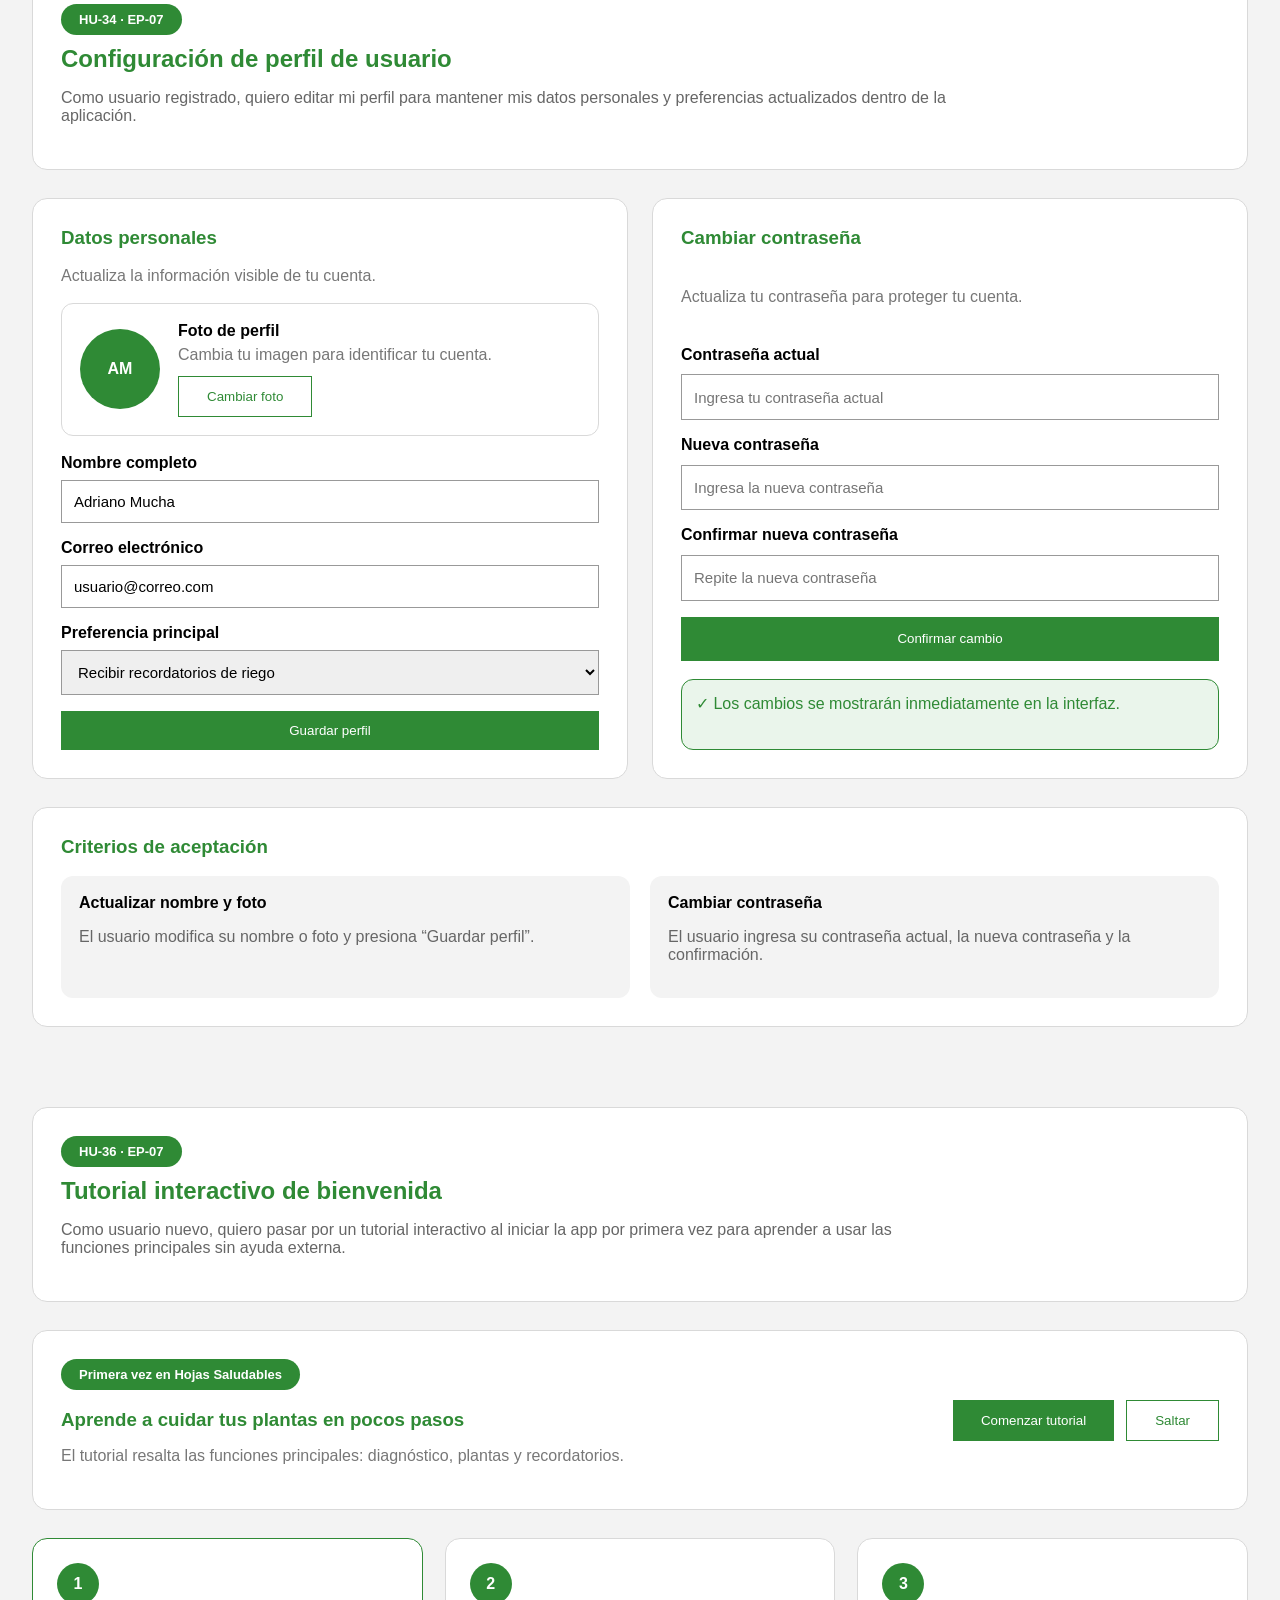
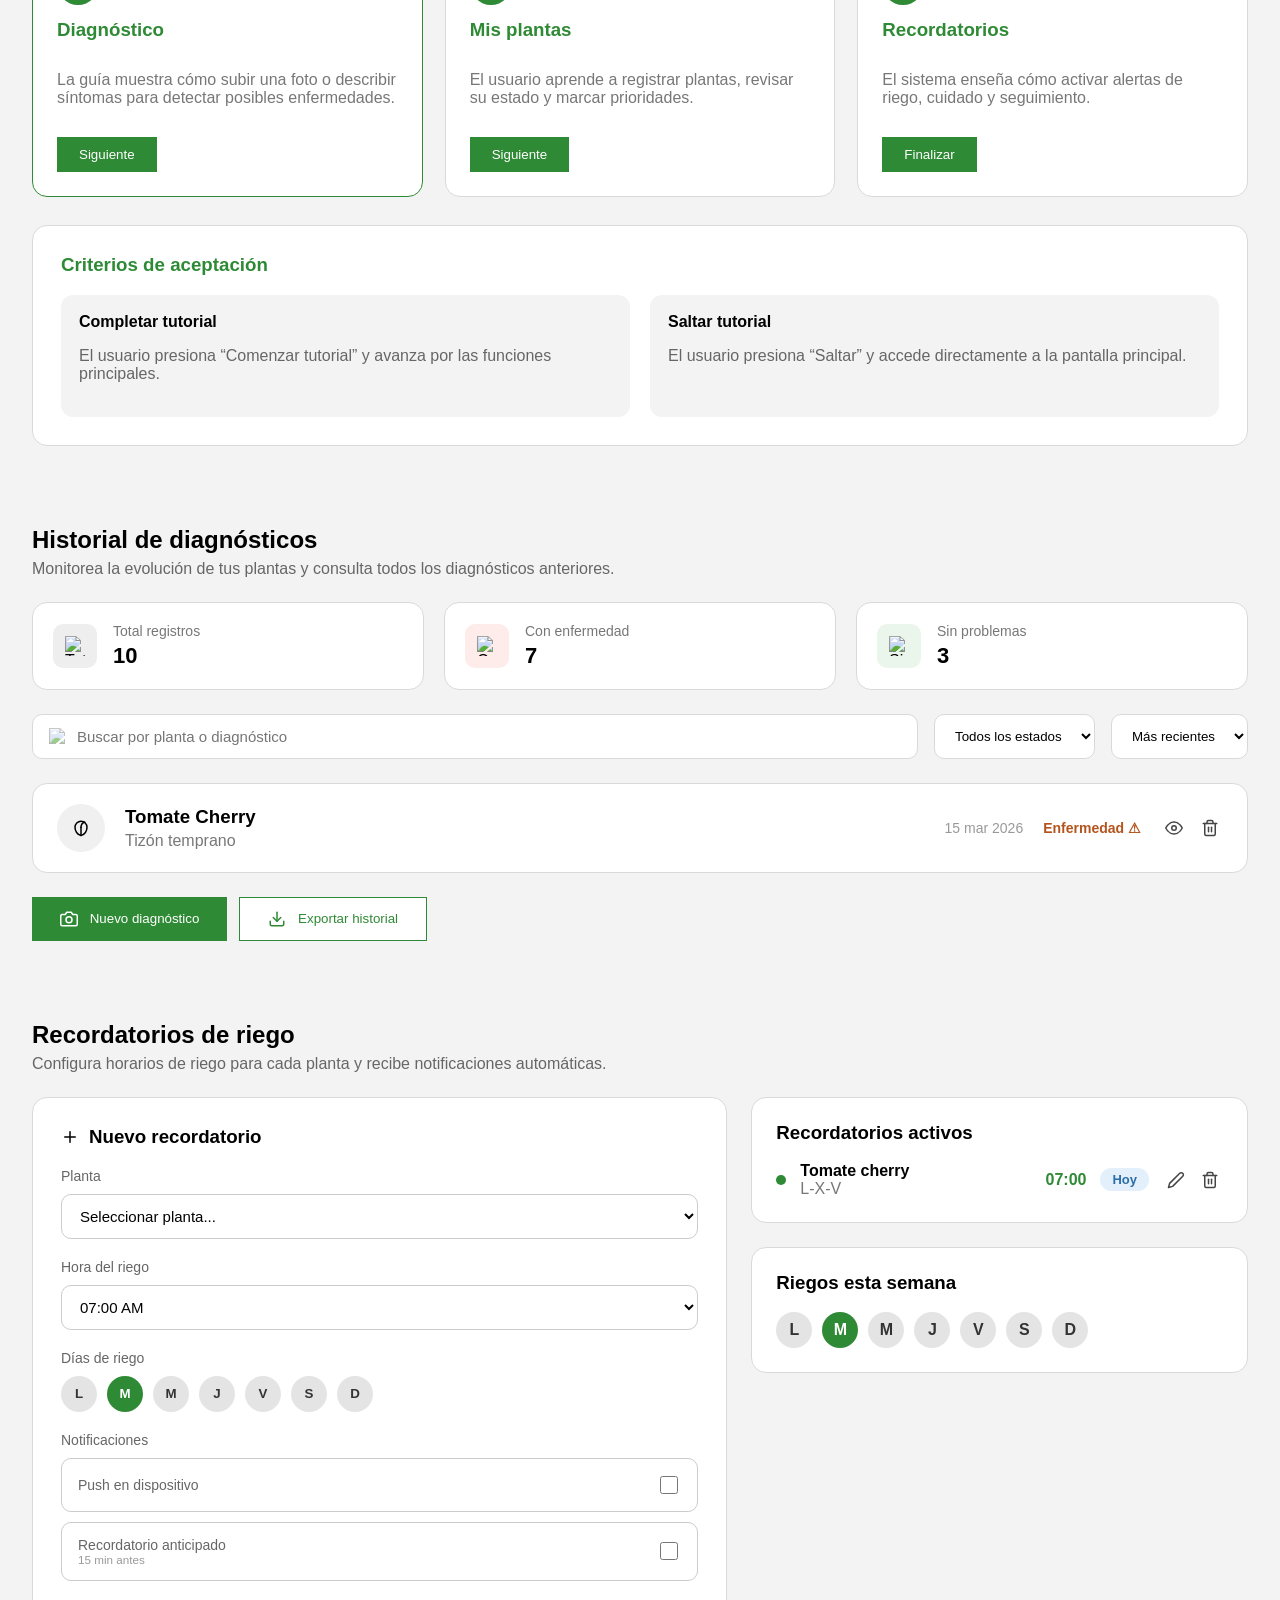
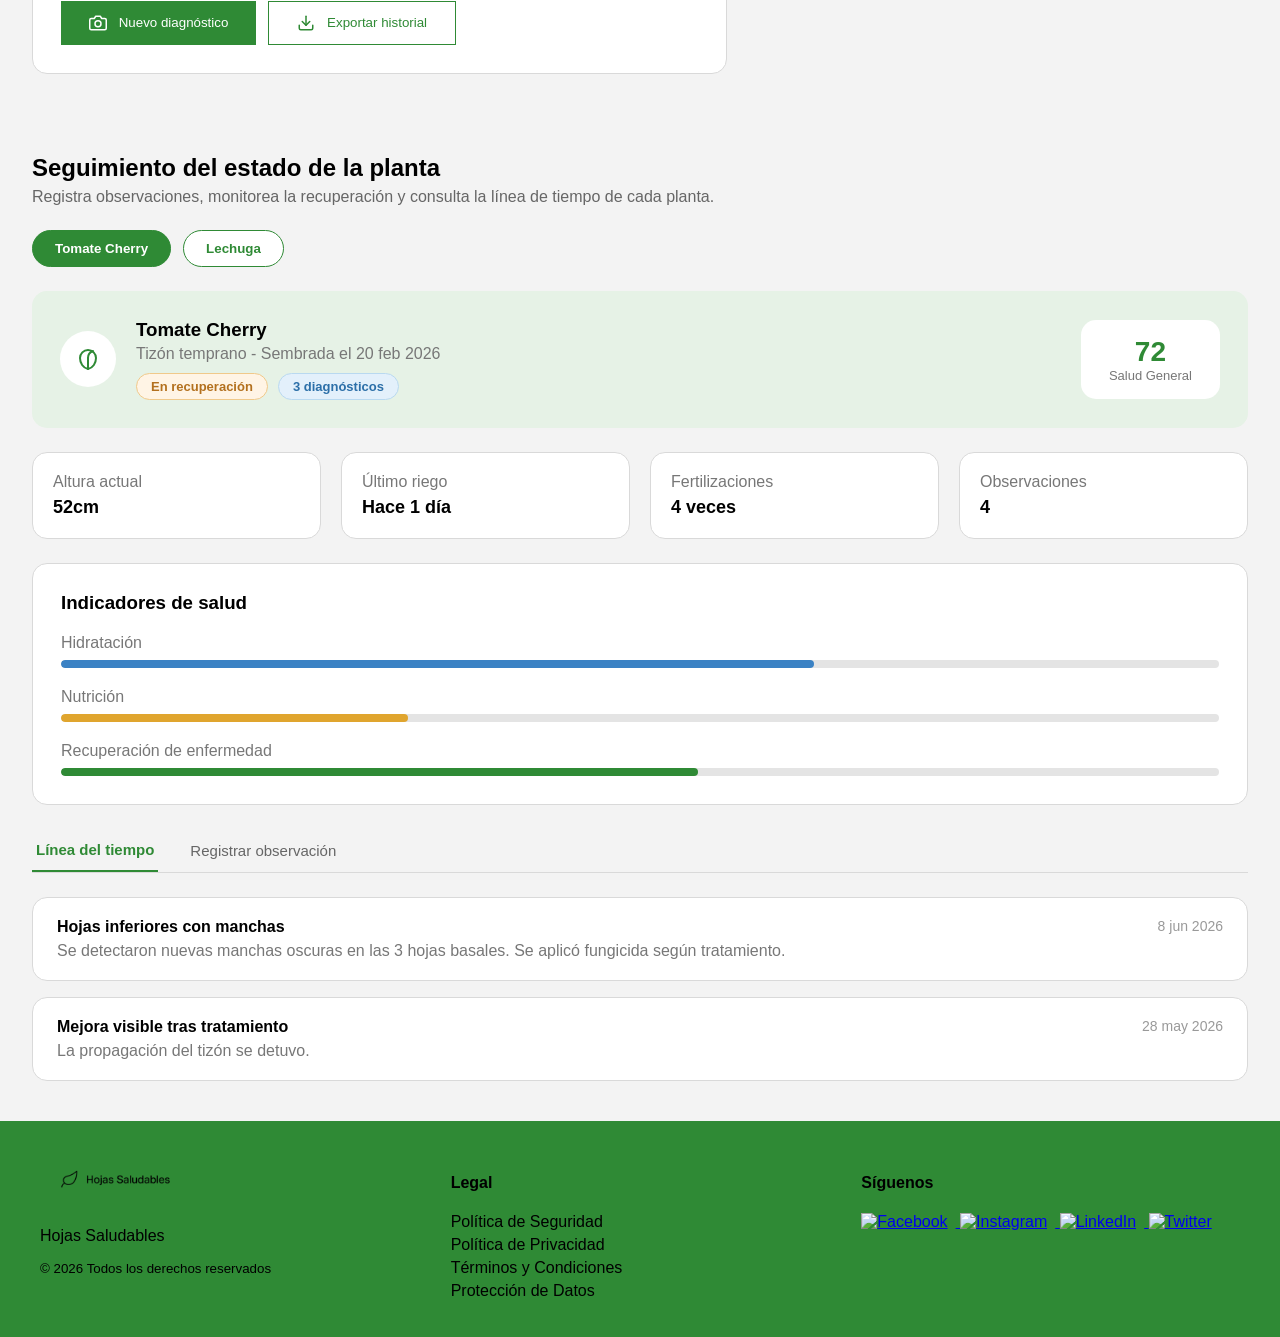
==== commit 34e53347: "Se implementaron las 3 historias en la interfaz web" ====
--- a/index.html
+++ b/index.html
@@ -10,24 +10,17 @@
     <link rel="stylesheet" href="assets/styles/seccion_sintomas.css" />
     <link rel="stylesheet" href="assets/styles/seccion_mis_plantas.css" />
     <link rel="stylesheet" href="assets/styles/seccion_consejo.css" />
-    <link rel="stylesheet" href="assets/styles/seccion-clima.css" />
-    <link rel="stylesheet" href="assets/styles/seccion-ayuda.css" />
-    <link rel="stylesheet" href="assets/styles/seccion_historial.css" />
-    <link rel="stylesheet" href="assets/styles/seccion_recordatorios.css" />
-    <link rel="stylesheet" href="assets/styles/seccion_seguimiento.css" />
-   
-    <link rel="stylesheet" href="assets/styles/seccion_AR.css" />
-    <link rel="stylesheet" href="assets/styles/seccion_insumo.css"/>
-    <link rel="stylesheet" href="assets/styles/seccion_trading.css" />
+    <link rel="stylesheet" href="assets/styles/seccion-clima.css">
+    <link rel="stylesheet" href="assets/styles/seccion-ayuda.css">
+    <link rel="stylesheet" href="assets/styles/seccion_historial.css">
+    <link rel="stylesheet" href="assets/styles/seccion_recordatorios.css">
+    <link rel="stylesheet" href="assets/styles/hu_ep07.css" />
+    <link rel="stylesheet" href="assets/styles/seccion_seguimiento.css">
     <link rel="stylesheet" href="assets/styles/iconos.css" />
-    <link rel="stylesheet" href="assets/styles/he_formulario.css" />
-    <link rel="stylesheet" href="assets/styles/seccion_ayuda.css" />
-    <link rel="stylesheet" href="assets/styles/seccion_clinicohistorial.css" />
-    <link rel="stylesheet" href="assets/styles/seccion_reportes.css" />
-    <link
-      rel="stylesheet"
-      href="https://cdnjs.cloudflare.com/ajax/libs/font-awesome/7.0.1/css/all.min.css"
-    />
+    <link rel="stylesheet" href="planta_estilos.css" />
+    <link rel="stylesheet" href="https://cdnjs.cloudflare.com/ajax/libs/font-awesome/7.0.1/css/all.min.css"/>
+
+    <!-- CSS DE MIS 3 HU -->
     <link rel="stylesheet" href="assets/styles/hu_ep07.css" />
   </head>
 
@@ -112,68 +105,84 @@
     <!-- DIAGNÓSTICO / BÚSQUEDA DE SÍNTOMAS -->
     <section id="diagnostico" class="buscar-sintomas">
       <div class="descripcion">
-        <h1>Buscar por sintomas</h1>
-        <p>
-          Describe los sintomas de tu planta sin necesidad de foto para
-          encontrar posibles enfermedades.
-        </p>
-      </div>
-      <div class="buscador">
-        <h3>Describe los sintomas</h3>
-        <div class="barra-busqueda">
-          <i class="fa-solid fa-magnifying-glass"></i>
-          <input
-            type="text"
-            id="Buscar"
-            placeholder="Ej: Hojas amarillas, puntas secas, manchas marrones"
-          />
-          <button class="btn-verde">Agregar</button>
-        </div>
-        <div class="botones">
-          <button class="btn-verde">Buscar enfermedades</button>
-          <button class="btn-blanco">Limpiar todo</button>
-        </div>
-      </div>
-      <div class="coincidencias">
-        <h3>Posibles coincidencias</h3>
-        <div class="coincidencia-encontrada">
-          <div class="porcentaje-verde">
-            <h2>87%</h2>
-          </div>
-          <div class="sintoma-descripcion">
-            <h4>Deficiencia de hierro (Clorosis ferrica)</h4>
-            <p>
-              Las hojas jóvenes se vuelven amarillas manteniendo las nervaduras
-              verdes. Más frecuente en suelos alcalinos.
-            </p>
-          </div>
-          <button class="btn-bordes">Ver detalles</button>
-        </div>
-        <div class="coincidencia-encontrada">
-          <div class="porcentaje-verde">
-            <h2>74%</h2>
-          </div>
-          <div class="sintoma-descripcion">
-            <h4>Exceso de riego / Raíz asfixiada</h4>
-            <p>
-              El encharcamiento impide la absorción de nutrientes, provocando
-              amarillamiento y necrosis en puntas.
-            </p>
-          </div>
-          <button class="btn-bordes">Ver detalles</button>
-        </div>
-        <div class="coincidencia-encontrada">
-          <div class="porcentaje-naranja">
-            <h2>52%</h2>
-          </div>
-          <div class="sintoma-descripcion">
-            <h4>Verticilosis</h4>
-            <p>
-              Hongo del suelo que obstruye el sistema vascular. Las hojas bajan,
-              se amarillean y se secan desde la base.
-            </p>
-          </div>
-          <button class="btn-bordes">Ver detalles</button>
+            <h1>Buscar por sintomas</h1>
+            <p>Describe los sintomas de tu planta sin necesidad de foto para encontrar posibles enfermedades.</p>
+        </div>
+        <div class="buscador">
+            <h3>Describe los sintomas</h3>
+            <div class="barra-busqueda">
+                <i class="fa-solid fa-magnifying-glass"></i>
+                <input type="text" id="Buscar" placeholder="Ej: Hojas amarillas, puntas secas, manchas marrones">
+                <button class="btn-verde">Agregar</button>
+            </div>
+            <div class="botones">
+                <button class="btn-verde">Buscar enfermedades</button>
+                <button class="btn-blanco">Limpiar todo</button>
+            </div>
+        </div>
+        <div class="coincidencias">
+            <h3>Posibles coincidencias</h3>
+            <div class="coincidencia-encontrada">
+                <div class="porcentaje-verde">
+                    <h2>87%</h2>
+                </div>
+                <div class="sintoma-descripcion">
+                    <h4>Deficiencia de hierro (Clorosis ferrica)</h4>
+                    <p>Las hojas jóvenes se vuelven amarillas manteniendo las nervaduras verdes. Más frecuente en suelos alcalinos.</p>
+                </div>
+                <button class="btn-bordes">Ver detalles</button>
+            </div>
+            <div class="coincidencia-encontrada">
+                <div class="porcentaje-verde">
+                    <h2>74%</h2>
+                </div>
+                <div class="sintoma-descripcion">
+                    <h4>Exceso de riego / Raíz asfixiada</h4>
+                    <p>El encharcamiento impide la absorción de nutrientes, provocando amarillamiento y necrosis en puntas.</p>
+                </div>
+                <button class="btn-bordes">Ver detalles</button>
+            </div>
+            <div class="coincidencia-encontrada">
+                <div class="porcentaje-naranja">
+                    <h2>52%</h2>
+                </div>
+                <div class="sintoma-descripcion">
+                    <h4>Verticilosis</h4>
+                    <p>Hongo del suelo que obstruye el sistema vascular. Las hojas bajan, se amarillean y se secan desde la base.</p>
+                </div>
+                <button class="btn-bordes">Ver detalles</button>
+            </div>
+        </div>
+    </section>
+
+    <!-- Modo offline -->
+    <section class="sec-modo-offline">
+      <div class="div-gral-offline">
+        <div class="offline-cabecera">
+          <div>
+            <h2>Diagnóstico de Campo (Modo Offline)</h2>
+            <p class="descripcion-offline">Accede a las herramientas básicas de análisis sin conexión a internet.</p>
+          </div>
+          <span class="badge-conexion offline">Sin conexión</span>
+        </div>
+
+        <div class="banner-sincronizacion">
+          <div class="sincro-info">
+            <span class="icono-sincro"></span>
+            <div>
+              <strong>Sincronización pendiente:</strong>
+              <p>Tienes 3 diagnósticos guardados localmente. Se subirán automáticamente al recuperar la señal.</p>
+            </div>
+          </div>
+          <span class="animacion-bucle"></span>
+        </div>
+
+        <div class="herramientas-offline-grid">
+          <div class="offline-card">
+            <h4>Nuevo Diagnóstico Local</h4>
+            <p>Toma una foto o registra los síntomas visuales de la planta. El reporte se procesará con la base de datos descargada.</p>
+            <button class="btn-offline-accion">Iniciar Escaneo de Campo</button>
+          </div>
         </div>
       </div>
     </section>
@@ -182,10 +191,7 @@
     <section id="plantas" class="mis-plantas">
       <div class="descripcion">
         <h1>Mis plantas</h1>
-        <p>
-          Marca como favoritas las plantas prioritarias para verlas siempre
-          primero.
-        </p>
+        <p>Marca como favoritas las plantas prioritarias para verlas siempre primero.</p>
       </div>
       <button class="btn-bordes">+ Nueva Planta</button>
       <div class="plantas">
@@ -256,14 +262,141 @@
       </div>
     </section>
 
+    <!-- Calendario -->
+    <section class="sec-calendario-fertilizacion">
+      <div class="div-gral-calendario">
+        <div class="calendario-cabecera">
+          <div>
+            <h2>Cronograma Mensual de Cultivos</h2>
+            <p class="descripcion-calendario">Visualiza y organiza las fechas importantes de tu jardín.</p>
+          </div>
+          <div class="filtro-categoria-contenedor">
+            <label for="filtro-cat">Filtrar por:</label>
+            <select id="filtro-cat" class="select-categoria">
+              <option value="fertilizacion">Fertilización (Activo)</option>
+              <option value="riego">Riego</option>
+              <option value="poda">Poda</option>
+            </select>
+          </div>
+        </div>
+
+        <div class="calendario-layout">
+          <div class="calendario-tabla">
+            <div class="dia-semana">Lun</div>
+            <div class="dia-semana">Mar</div>
+            <div class="dia-semana">Mié</div>
+            <div class="dia-semana">Jue</div>
+            <div class="dia-semana">Vie</div>
+            <div class="dia-semana">Sáb</div>
+            <div class="dia-semana">Dom</div>
+            
+            <div class="dia-numero apagado">29</div>
+            <div class="dia-numero apagado">30</div>
+            <div class="dia-numero">1</div>
+            <div class="dia-numero evento-nutrientes" title="Día de Fertilización">2 <span class="punto-evento">🧪</span></div>
+            <div class="dia-numero">3</div>
+            <div class="dia-numero">4</div>
+            <div class="dia-numero">5</div>
+            <div class="dia-numero">6</div>
+            <div class="dia-numero">7</div>
+            <div class="dia-numero evento-nutrientes" title="Día de Fertilización">8 <span class="punto-evento">🧪</span></div>
+            <div class="dia-numero">9</div>
+            <div class="dia-numero hoy evento-completado" title="¡Tarea Realizada!">10 <span class="punto-evento">✅</span></div>
+            <div class="dia-numero">11</div>
+            <div class="dia-numero">12</div>
+            <div class="dia-numero">13</div>
+            <div class="dia-numero">14</div>
+            <div class="dia-numero">15</div>
+          </div>
+
+          <div class="tareas-panel-lateral">
+            <h4>Tareas de Hoy (Día 10)</h4>
+            <div class="item-tarea completada">
+              <div class="checkbox-wrapper">
+                <input type="checkbox" id="tarea-1" checked disabled />
+                <label for="tarea-1">
+                  <strong>Abonado Nitrogenado</strong>
+                  <p>Área: Rosales del sector norte.</p>
+                </label>
+              </div>
+              <span class="status-badge completado-tag">Realizado</span>
+            </div>
+
+            <div class="item-tarea">
+              <div class="checkbox-wrapper">
+                <input type="checkbox" id="tarea-2" />
+                <label for="tarea-2">
+                  <strong>Revisión de Sustrato</strong>
+                  <p>Área: Suculentas y almácigos.</p>
+                </label>
+              </div>
+              <span class="status-badge pendiente-tag">Pendiente</span>
+            </div>
+          </div>
+        </div>
+      </div>
+    </section>
+
+    <!-- Comunidad -->
+    <section class="sec-comunidad-progreso">
+      <div class="div-gral-comunidad">
+        <div class="comunidad-cabecera">
+          <div>
+            <h2>Muro de la Comunidad My Garden</h2>
+            <p class="descripcion-comunidad">Comparte tus logros botánicos y recibe consejos de expertos.</p>
+          </div>
+        </div>
+
+        <div class="comunidad-layout">
+          <div class="crear-post-card">
+            <h4>Crear Nueva Publicación</h4>
+            <textarea placeholder="¿Qué progreso quieres compartir hoy con la comunidad? Pide consejos o muestra tus flores..." class="txt-post"></textarea>
+            
+            <div class="post-acciones-barra">
+              <label class="btn-subir-foto">
+                Seleccionar Foto Planta
+                <input type="file" style="display: none;" />
+              </label>
+              <button class="btn-publicar">Publicar en Comunidad</button>
+            </div>
+          </div>
+
+          <div class="feed-contenedor">
+            <h4>Feed Comunitario</h4>
+
+            <div class="tarjeta-post post-propio">
+              <div class="post-autor-cabecera">
+                <div class="autor-info">
+                  <strong>Tu Perfil (Jardinero)</strong>
+                  <span class="fecha-post">Hace 10 minutos</span>
+                </div>
+                <button class="btn-eliminar-post" title="Retirar publicación del feed público">Eliminar post</button>
+              </div>
+
+              <p class="post-texto">¿Alguien sabe por qué las puntas de mi Monstera se están volviendo marrones? Adjunto foto de su estado actual. ¡Gracias!</p>
+              
+              <div class="post-imagen-simulada">
+                <span>[ Vista Previa: Imagen de tu Planta ]</span>
+              </div>
+
+              <div class="post-comentarios-seccion">
+                <h5>Consejos de la Comunidad (1)</h5>
+                <div class="comentario-item">
+                  <strong>CarlosBotánico:</strong> Puede ser exceso de riego o falta de humedad ambiental. Intenta pulverizar las hojas.
+                </div>
+              </div>
+            </div>
+
+          </div>
+        </div>
+      </div>
+    </section>
+
     <!-- GUÍAS / CONSEJO DEL DÍA -->
     <section id="guias" class="seccion-consejo">
       <div class="descripcion">
         <h1>Consejo del dia</h1>
-        <p>
-          Aprende algo nuevo sobre jardineria cada dia que utilizes Hojas
-          Saludables.
-        </p>
+        <p>Aprende algo nuevo sobre jardineria cada dia que utilizes Hojas Saludables.</p>
       </div>
       <div class="consejo-contenido">
         <div class="contenido-top">
@@ -306,131 +439,118 @@
     <!--Seccion Ayuda-->
 
     <section class="ayuda">
-      <div class="descripcion">
-        <h1>Centro de Ayuda</h1>
-        <p>
-          Encuntra respuestas rápidas a tus dudas sobre jardineria y uso de la
-          app.
-        </p>
-      </div>
-      <div class="barra-busqueda">
-        <input
-          type="text"
-          id="Buscar"
-          placeholder="Ej: Hojas amarillas, puntas secas, manchas marrones"
-        />
-        <i class="fa-solid fa-magnifying-glass"></i>
-      </div>
-      <div class="zona-preguntas">
-        <div class="pregunta">
-          <h4>¿Con qué frecuencia debo regar mis plantas?</h4>
-          <i class="fa-solid fa-angle-down"></i>
-        </div>
-        <div class="pregunta">
-          <h4>¿Cómo identifico si mi planta tiene una plaga?</h4>
-          <i class="fa-solid fa-angle-down"></i>
-        </div>
-        <div class="pregunta">
-          <h4>¿Cuándo y cómo debo fertilizar?</h4>
-          <i class="fa-solid fa-angle-down"></i>
-        </div>
-        <div class="pregunta">
-          <h4>¿Cómo funciona el diagnóstico por foto?</h4>
-          <i class="fa-solid fa-angle-down"></i>
-        </div>
-        <div class="pregunta">
-          <h4>¿Puedo compartir mis diagnósticos con un agrónomo?</h4>
-          <i class="fa-solid fa-angle-down"></i>
-        </div>
-      </div>
+        <div class="descripcion">
+            <h1>Centro de Ayuda</h1>
+            <p>Encuntra respuestas rápidas a tus dudas sobre jardineria y uso de la app.</p>
+        </div>
+        <div class="barra-busqueda">
+            <input type="text" id="Buscar" placeholder="Ej: Hojas amarillas, puntas secas, manchas marrones">
+            <i class="fa-solid fa-magnifying-glass"></i>
+        </div>
+        <div class="zona-preguntas">
+            <div class="pregunta">
+                <h4>¿Con qué frecuencia debo regar mis plantas?</h4>
+                <i class="fa-solid fa-angle-down"></i>
+            </div>
+            <div class="pregunta">
+                <h4>¿Cómo identifico si mi planta tiene una plaga?</h4>
+                <i class="fa-solid fa-angle-down"></i>
+            </div>
+            <div class="pregunta">
+                <h4>¿Cuándo y cómo debo fertilizar?</h4>
+                <i class="fa-solid fa-angle-down"></i>
+            </div>
+            <div class="pregunta">
+                <h4>¿Cómo funciona el diagnóstico por foto?</h4>
+                <i class="fa-solid fa-angle-down"></i>
+            </div>
+            <div class="pregunta">
+                <h4>¿Puedo compartir mis diagnósticos con un agrónomo?</h4>
+                <i class="fa-solid fa-angle-down"></i>
+            </div>
+        </div>
     </section>
 
     <!--Seccion Clima-->
 
     <section class="clima">
-      <h1>El Clima</h1>
-      <div class="clima-actual">
-        <p>lugar</p>
-        <h1>22°C</h1>
-        <p>Parcialmente nublado</p>
-        <div class="detalles-clima">
-          <div class="detalle-clima-sec">
-            <h3>50%</h3>
-            <p>Humedad</p>
-          </div>
-          <div class="detalle-clima-sec">
-            <h3>35%</h3>
-            <p>Prov. lluvia</p>
-          </div>
-          <div class="detalle-clima-sec">
-            <h3>17 km/h</h3>
-            <p>Viento</p>
-          </div>
-        </div>
-      </div>
-      <div class="pronosticos">
-        <h4>Pronostico de los proximos dias</h4>
-        <div class="pronostico-prox">
-          <div class="pronostico-dia-actual">
-            <h4>Lun</h4>
-            <i class="fa-solid fa-cloud-sun"></i>
-            <p>22°</p>
-          </div>
-          <div class="pronostico-dia">
-            <h4>Mar</h4>
-            <i class="fa-solid fa-cloud-sun"></i>
-            <p>23°</p>
-          </div>
-          <div class="pronostico-dia">
-            <h4>Mie</h4>
-            <i class="fa-solid fa-cloud-sun"></i>
-            <p>24°</p>
-          </div>
-          <div class="pronostico-dia">
-            <h4>Jue</h4>
-            <i class="fa-solid fa-cloud-sun"></i>
-            <p>25°</p>
-          </div>
-          <div class="pronostico-dia">
-            <h4>Vie</h4>
-            <i class="fa-solid fa-cloud-sun"></i>
-            <p>24°</p>
-          </div>
-          <div class="pronostico-dia">
-            <h4>Sab</h4>
-            <i class="fa-solid fa-cloud-sun"></i>
-            <p>23°</p>
-          </div>
-          <div class="pronostico-dia">
-            <h4>Dom</h4>
-            <i class="fa-solid fa-cloud-sun"></i>
-            <p>22°</p>
-          </div>
-        </div>
-      </div>
-      <div class="recomendaciones-clima">
-        <h4>Recomendaciones segun el clima</h4>
-        <div class="mensaje-verde">
-          <h3>Buena ventilación</h3>
-          <p>
-            El viento de 17 km/h ayuda a renovar el aire, pero si tienes plantas
-            jóvenes, protégelas de corrientes fuertes para que no se deshidraten
-            o quiebren.
-          </p>
-        </div>
-        <div class="mensaje-naranja">
-          <h3>Riego moderado</h3>
-          <p>
-            La temperatura es suave, así que el suelo no se seca tan rápido.
-          </p>
-        </div>
-        <!--
+        <h1>El Clima</h1>
+        <div class="clima-actual">
+            <p>lugar</p>
+            <h1>22°C</h1>
+            <p>Parcialmente nublado</p>
+            <div class="detalles-clima">
+                <div class="detalle-clima-sec">
+                    <h3>50%</h3>
+                    <p>Humedad</p>
+                </div>
+                <div class="detalle-clima-sec">
+                    <h3>35%</h3>
+                    <p>Prov. lluvia</p>
+                </div>
+                <div class="detalle-clima-sec">
+                    <h3>17 km/h</h3>
+                    <p>Viento</p>
+                </div>
+            </div>
+        </div>
+        <div class="pronosticos">
+            <h4>Pronostico de los proximos dias</h4>
+            <div class="pronostico-prox">
+                <div class="pronostico-dia-actual">
+                    <h4>Lun</h4>
+                    <i class="fa-solid fa-cloud-sun"></i>
+                    <p>22°</p>
+                </div>
+                <div class="pronostico-dia">
+                    <h4>Mar</h4>
+                    <i class="fa-solid fa-cloud-sun"></i>
+                    <p>23°</p>
+                </div>
+                <div class="pronostico-dia">
+                    <h4>Mie</h4>
+                    <i class="fa-solid fa-cloud-sun"></i>
+                    <p>24°</p>
+                </div>
+                <div class="pronostico-dia">
+                    <h4>Jue</h4>
+                    <i class="fa-solid fa-cloud-sun"></i>
+                    <p>25°</p>
+                </div>
+                <div class="pronostico-dia">
+                    <h4>Vie</h4>
+                    <i class="fa-solid fa-cloud-sun"></i>
+                    <p>24°</p>
+                </div>
+                <div class="pronostico-dia">
+                    <h4>Sab</h4>
+                    <i class="fa-solid fa-cloud-sun"></i>
+                    <p>23°</p>
+                </div>
+                <div class="pronostico-dia">
+                    <h4>Dom</h4>
+                    <i class="fa-solid fa-cloud-sun"></i>
+                    <p>22°</p>
+                </div>
+            </div>
+        </div>
+        <div class="recomendaciones-clima">
+            <h4>Recomendaciones segun el clima</h4>
+            <div class="mensaje-verde">
+                <h3>Buena ventilación</h3>
+                <p>El viento de 17 km/h ayuda a renovar el aire, pero si tienes plantas jóvenes, protégelas de corrientes fuertes para que no se deshidraten o quiebren.</p>
+            </div>
+            <div class="mensaje-naranja">
+                <h3>Riego moderado</h3>
+                <p>La temperatura es suave, así que el suelo no se seca tan rápido.</p>
+            </div>
+            <!--
             <div class="mensaje-rojo">
                 <h3>Revisa plagas</h3>
                 <p>El clima templado y la humedad media de 50% favorecen la aparición de pulgones o ácaros. Aprovecha para inspeccionar el envés de las hojas.</p>
             </div>
             -->
-      </div>
+        </div>
     </section>
 
     <!-- HU-32: CAMBIO DE IDIOMA -->
@@ -580,18 +700,12 @@
           <form class="formulario-hu">
             <div class="campo-hu">
               <label>Contraseña actual</label>
-              <input
-                type="password"
-                placeholder="Ingresa tu contraseña actual"
-              />
+              <input type="password" placeholder="Ingresa tu contraseña actual" />
             </div>
 
             <div class="campo-hu">
               <label>Nueva contraseña</label>
-              <input
-                type="password"
-                placeholder="Ingresa la nueva contraseña"
-              />
+              <input type="password" placeholder="Ingresa la nueva contraseña" />
             </div>
 
             <div class="campo-hu">
@@ -638,9 +752,9 @@
         <span class="hu-etiqueta">HU-36 · EP-07</span>
         <h2>Tutorial interactivo de bienvenida</h2>
         <p>
-          Como usuario nuevo, quiero pasar por un tutorial interactivo al
-          iniciar la app por primera vez para aprender a usar las funciones
-          principales sin ayuda externa.
+          Como usuario nuevo, quiero pasar por un tutorial interactivo al iniciar
+          la app por primera vez para aprender a usar las funciones principales
+          sin ayuda externa.
         </p>
       </div>
 
@@ -715,14 +829,11 @@
       </div>
     </section>
 
-    <!-- HISTORIAL: HISTORIAL DE DIAGNÓSTICOS -->
+        <!-- HISTORIAL: HISTORIAL DE DIAGNÓSTICOS -->
     <section id="historial" class="seccion-historial">
       <div class="historial-encabezado">
         <h2>Historial de diagnósticos</h2>
-        <p>
-          Monitorea la evolución de tus plantas y consulta todos los
-          diagnósticos anteriores.
-        </p>
+        <p>Monitorea la evolución de tus plantas y consulta todos los diagnósticos anteriores.</p>
       </div>
 
       <div class="historial-resumen">
@@ -794,18 +905,8 @@
       <div class="historial-lista">
         <article class="historial-item">
           <div class="historial-item-icono">
-            <svg
-              class="icono-svg"
-              viewBox="0 0 24 24"
-              fill="none"
-              stroke="currentColor"
-              stroke-width="2"
-              stroke-linecap="round"
-              stroke-linejoin="round"
-            >
-              <path
-                d="M12 22c5-1 8-6 8-11a8 8 0 0 0-8-8 8 8 0 0 0-8 8c0 5 3 10 8 11z"
-              ></path>
+            <svg class="icono-svg" viewBox="0 0 24 24" fill="none" stroke="currentColor" stroke-width="2" stroke-linecap="round" stroke-linejoin="round">
+              <path d="M12 22c5-1 8-6 8-11a8 8 0 0 0-8-8 8 8 0 0 0-8 8c0 5 3 10 8 11z"></path>
               <path d="M12 22V11"></path>
               <path d="M12 11c0-4 2-6 5-7"></path>
             </svg>
@@ -824,33 +925,15 @@
 
           <div class="historial-item-acciones">
             <button class="btn-icono" title="Ver diagnóstico">
-              <svg
-                class="icono-svg"
-                viewBox="0 0 24 24"
-                fill="none"
-                stroke="currentColor"
-                stroke-width="2"
-                stroke-linecap="round"
-                stroke-linejoin="round"
-              >
+              <svg class="icono-svg" viewBox="0 0 24 24" fill="none" stroke="currentColor" stroke-width="2" stroke-linecap="round" stroke-linejoin="round">
                 <path d="M1 12s4-8 11-8 11 8 11 8-4 8-11 8-11-8-11-8z"></path>
                 <circle cx="12" cy="12" r="3"></circle>
               </svg>
             </button>
             <button class="btn-icono" title="Eliminar registro">
-              <svg
-                class="icono-svg"
-                viewBox="0 0 24 24"
-                fill="none"
-                stroke="currentColor"
-                stroke-width="2"
-                stroke-linecap="round"
-                stroke-linejoin="round"
-              >
+              <svg class="icono-svg" viewBox="0 0 24 24" fill="none" stroke="currentColor" stroke-width="2" stroke-linecap="round" stroke-linejoin="round">
                 <polyline points="3 6 5 6 21 6"></polyline>
-                <path
-                  d="M19 6v14a2 2 0 0 1-2 2H7a2 2 0 0 1-2-2V6m3 0V4a2 2 0 0 1 2-2h4a2 2 0 0 1 2 2v2"
-                ></path>
+                <path d="M19 6v14a2 2 0 0 1-2 2H7a2 2 0 0 1-2-2V6m3 0V4a2 2 0 0 1 2-2h4a2 2 0 0 1 2 2v2"></path>
                 <line x1="10" y1="11" x2="10" y2="17"></line>
                 <line x1="14" y1="11" x2="14" y2="17"></line>
               </svg>
@@ -861,32 +944,14 @@
 
       <div class="historial-acciones-finales">
         <button class="btn-principal">
-          <svg
-            class="icono-svg icono-boton"
-            viewBox="0 0 24 24"
-            fill="none"
-            stroke="currentColor"
-            stroke-width="2"
-            stroke-linecap="round"
-            stroke-linejoin="round"
-          >
-            <path
-              d="M23 19a2 2 0 0 1-2 2H3a2 2 0 0 1-2-2V8a2 2 0 0 1 2-2h4l2-3h6l2 3h4a2 2 0 0 1 2 2z"
-            ></path>
+          <svg class="icono-svg icono-boton" viewBox="0 0 24 24" fill="none" stroke="currentColor" stroke-width="2" stroke-linecap="round" stroke-linejoin="round">
+            <path d="M23 19a2 2 0 0 1-2 2H3a2 2 0 0 1-2-2V8a2 2 0 0 1 2-2h4l2-3h6l2 3h4a2 2 0 0 1 2 2z"></path>
             <circle cx="12" cy="13" r="4"></circle>
           </svg>
           Nuevo diagnóstico
         </button>
         <button class="btn-secundario">
-          <svg
-            class="icono-svg icono-boton"
-            viewBox="0 0 24 24"
-            fill="none"
-            stroke="currentColor"
-            stroke-width="2"
-            stroke-linecap="round"
-            stroke-linejoin="round"
-          >
+          <svg class="icono-svg icono-boton" viewBox="0 0 24 24" fill="none" stroke="currentColor" stroke-width="2" stroke-linecap="round" stroke-linejoin="round">
             <path d="M21 15v4a2 2 0 0 1-2 2H5a2 2 0 0 1-2-2v-4"></path>
             <polyline points="7 10 12 15 17 10"></polyline>
             <line x1="12" y1="15" x2="12" y2="3"></line>
@@ -900,24 +965,13 @@
     <section id="recordatorios" class="seccion-recordatorios">
       <div class="recordatorios-encabezado">
         <h2>Recordatorios de riego</h2>
-        <p>
-          Configura horarios de riego para cada planta y recibe notificaciones
-          automáticas.
-        </p>
+        <p>Configura horarios de riego para cada planta y recibe notificaciones automáticas.</p>
       </div>
 
       <div class="recordatorios-grid">
         <div class="recordatorio-nuevo-card">
           <div class="recordatorio-nuevo-titulo">
-            <svg
-              class="icono-svg"
-              viewBox="0 0 24 24"
-              fill="none"
-              stroke="currentColor"
-              stroke-width="2"
-              stroke-linecap="round"
-              stroke-linejoin="round"
-            >
+            <svg class="icono-svg" viewBox="0 0 24 24" fill="none" stroke="currentColor" stroke-width="2" stroke-linecap="round" stroke-linejoin="round">
               <line x1="12" y1="5" x2="12" y2="19"></line>
               <line x1="5" y1="12" x2="19" y2="12"></line>
             </svg>
@@ -974,32 +1028,14 @@
 
           <div class="botones-acciones">
             <button class="btn-principal">
-              <svg
-                class="icono-svg icono-boton"
-                viewBox="0 0 24 24"
-                fill="none"
-                stroke="currentColor"
-                stroke-width="2"
-                stroke-linecap="round"
-                stroke-linejoin="round"
-              >
-                <path
-                  d="M23 19a2 2 0 0 1-2 2H3a2 2 0 0 1-2-2V8a2 2 0 0 1 2-2h4l2-3h6l2 3h4a2 2 0 0 1 2 2z"
-                ></path>
+              <svg class="icono-svg icono-boton" viewBox="0 0 24 24" fill="none" stroke="currentColor" stroke-width="2" stroke-linecap="round" stroke-linejoin="round">
+                <path d="M23 19a2 2 0 0 1-2 2H3a2 2 0 0 1-2-2V8a2 2 0 0 1 2-2h4l2-3h6l2 3h4a2 2 0 0 1 2 2z"></path>
                 <circle cx="12" cy="13" r="4"></circle>
               </svg>
               Nuevo diagnóstico
             </button>
             <button class="btn-secundario">
-              <svg
-                class="icono-svg icono-boton"
-                viewBox="0 0 24 24"
-                fill="none"
-                stroke="currentColor"
-                stroke-width="2"
-                stroke-linecap="round"
-                stroke-linejoin="round"
-              >
+              <svg class="icono-svg icono-boton" viewBox="0 0 24 24" fill="none" stroke="currentColor" stroke-width="2" stroke-linecap="round" stroke-linejoin="round">
                 <path d="M21 15v4a2 2 0 0 1-2 2H5a2 2 0 0 1-2-2v-4"></path>
                 <polyline points="7 10 12 15 17 10"></polyline>
                 <line x1="12" y1="15" x2="12" y2="3"></line>
@@ -1026,34 +1062,14 @@
 
               <div class="recordatorio-item-acciones">
                 <button class="btn-icono" title="Editar recordatorio">
-                  <svg
-                    class="icono-svg"
-                    viewBox="0 0 24 24"
-                    fill="none"
-                    stroke="currentColor"
-                    stroke-width="2"
-                    stroke-linecap="round"
-                    stroke-linejoin="round"
-                  >
-                    <path
-                      d="M17 3a2.828 2.828 0 1 1 4 4L7.5 20.5 2 22l1.5-5.5L17 3z"
-                    ></path>
+                  <svg class="icono-svg" viewBox="0 0 24 24" fill="none" stroke="currentColor" stroke-width="2" stroke-linecap="round" stroke-linejoin="round">
+                    <path d="M17 3a2.828 2.828 0 1 1 4 4L7.5 20.5 2 22l1.5-5.5L17 3z"></path>
                   </svg>
                 </button>
                 <button class="btn-icono" title="Eliminar recordatorio">
-                  <svg
-                    class="icono-svg"
-                    viewBox="0 0 24 24"
-                    fill="none"
-                    stroke="currentColor"
-                    stroke-width="2"
-                    stroke-linecap="round"
-                    stroke-linejoin="round"
-                  >
+                  <svg class="icono-svg" viewBox="0 0 24 24" fill="none" stroke="currentColor" stroke-width="2" stroke-linecap="round" stroke-linejoin="round">
                     <polyline points="3 6 5 6 21 6"></polyline>
-                    <path
-                      d="M19 6v14a2 2 0 0 1-2 2H7a2 2 0 0 1-2-2V6m3 0V4a2 2 0 0 1 2-2h4a2 2 0 0 1 2 2v2"
-                    ></path>
+                    <path d="M19 6v14a2 2 0 0 1-2 2H7a2 2 0 0 1-2-2V6m3 0V4a2 2 0 0 1 2-2h4a2 2 0 0 1 2 2v2"></path>
                     <line x1="10" y1="11" x2="10" y2="17"></line>
                     <line x1="14" y1="11" x2="14" y2="17"></line>
                   </svg>
@@ -1083,33 +1099,18 @@
     <section id="seguimiento" class="seccion-seguimiento">
       <div class="seguimiento-encabezado">
         <h2>Seguimiento del estado de la planta</h2>
-        <p>
-          Registra observaciones, monitorea la recuperación y consulta la línea
-          de tiempo de cada planta.
-        </p>
+        <p>Registra observaciones, monitorea la recuperación y consulta la línea de tiempo de cada planta.</p>
       </div>
 
       <div class="plantas-tabs">
-        <button type="button" class="planta-tab planta-tab-activa">
-          Tomate Cherry
-        </button>
+        <button type="button" class="planta-tab planta-tab-activa">Tomate Cherry</button>
         <button type="button" class="planta-tab">Lechuga</button>
       </div>
 
       <div class="planta-destacada-card">
         <div class="planta-destacada-icono">
-          <svg
-            class="icono-svg icono-svg-lg"
-            viewBox="0 0 24 24"
-            fill="none"
-            stroke="currentColor"
-            stroke-width="2"
-            stroke-linecap="round"
-            stroke-linejoin="round"
-          >
-            <path
-              d="M12 22c5-1 8-6 8-11a8 8 0 0 0-8-8 8 8 0 0 0-8 8c0 5 3 10 8 11z"
-            ></path>
+          <svg class="icono-svg icono-svg-lg" viewBox="0 0 24 24" fill="none" stroke="currentColor" stroke-width="2" stroke-linecap="round" stroke-linejoin="round">
+            <path d="M12 22c5-1 8-6 8-11a8 8 0 0 0-8-8 8 8 0 0 0-8 8c0 5 3 10 8 11z"></path>
             <path d="M12 22V11"></path>
             <path d="M12 11c0-4 2-6 5-7"></path>
           </svg>
@@ -1117,17 +1118,11 @@
 
         <div class="planta-destacada-info">
           <h3>Tomate Cherry</h3>
-          <p class="texto-secundario">
-            Tizón temprano - Sembrada el 20 feb 2026
-          </p>
+          <p class="texto-secundario">Tizón temprano - Sembrada el 20 feb 2026</p>
 
           <div class="planta-destacada-tags">
-            <span class="etiqueta-estado etiqueta-recuperacion"
-              >En recuperación</span
-            >
-            <span class="etiqueta-estado etiqueta-diagnosticos"
-              >3 diagnósticos</span
-            >
+            <span class="etiqueta-estado etiqueta-recuperacion">En recuperación</span>
+            <span class="etiqueta-estado etiqueta-diagnosticos">3 diagnósticos</span>
           </div>
         </div>
 
@@ -1165,10 +1160,7 @@
         <div class="indicador-barra">
           <p class="texto-secundario">Hidratación</p>
           <div class="barra-fondo">
-            <div
-              class="barra-relleno barra-hidratacion"
-              style="width: 65%"
-            ></div>
+            <div class="barra-relleno barra-hidratacion" style="width: 65%"></div>
           </div>
         </div>
 
@@ -1182,18 +1174,13 @@
         <div class="indicador-barra">
           <p class="texto-secundario">Recuperación de enfermedad</p>
           <div class="barra-fondo">
-            <div
-              class="barra-relleno barra-recuperacion"
-              style="width: 55%"
-            ></div>
+            <div class="barra-relleno barra-recuperacion" style="width: 55%"></div>
           </div>
         </div>
       </div>
 
       <div class="seguimiento-subtabs">
-        <button type="button" class="subtab subtab-activa">
-          Línea del tiempo
-        </button>
+        <button type="button" class="subtab subtab-activa">Línea del tiempo</button>
         <button type="button" class="subtab">Registrar observación</button>
       </div>
 
@@ -1216,227 +1203,6 @@
           </div>
           <div class="linea-tiempo-fecha">28 may 2026</div>
         </article>
-      </div>
-    </section>
-
-     <!--CALCULO DE INSUMOS-->
-    <section class="seccion_insumos">
-      <div class="insumo-header">
-        <div class="insumo-descripcion">
-          <h2>Calculo de Insumo optimizado por IA</h2>
-          <p>Calcula los insumos necesarios y precisos para optimizar costos</p>
-        </div>
-        <button class="btn-escoger-planta">Escoger planta a analizar</button>
-      </div>
-
-      <div class="insumo-contenido">
-        <div class="contenido-imagen">
-          <div class="contenedor-cuadrado">
-            <img
-              src="https://plantandpot.nz/wp-content/uploads/2025/10/Untitled-design-82.jpg"
-              alt="Planta bajo análisis"
-              class="imagen-planta"
-            />
-          </div>
-          <button class="boton-analizar">Analizar insumos</button>
-        </div>
-
-        <div class="insumos-necesarios">
-          <h2>Planta Photos</h2>
-          <p class="subtitulo-insumo">Insumos Necesarios:</p>
-
-          <div class="insumos-seleccionados">
-            <ul>
-              <li>✓ Sustrato de tierra 2.5kg</li>
-              <li>✓ Humus de lombriz 500gr</li>
-              <li>✓ Agua 200ml</li>
-              <li>✓ Perlita 1-2kg</li>
-              <li>✓ Jabón potásico</li>
-            </ul>
-          </div>
-        </div>
-      </div>
-    </section>
-
-    <!--realidad aumentada-->
-
-    <section class="seccion-ar">
-      <div class="ar-header">
-        <h2>Analisis con Realidad Aumentada</h2>
-        <p>
-          Sube una foto de una planta desconocida para identificar el nivel de
-          iluminacion respecto al sol
-        </p>
-      </div>
-
-      <div class="ar-contenido">
-        <div class="columna-izquierda">
-          <div class="cuadro-escaner">
-            <p class="texto-escaner">ESCANER REALIDAD AUMENTADA</p>
-            <img
-              src="assets/images/camara.jpg"
-              alt="Icono de cámara"
-              class="icono-camara"
-            />
-          </div>
-          <button class="btn-subir">Subir imagen</button>
-        </div>
-
-        <div class="columna-derecha">
-          <h3>Nivel de Iluminacion:</h3>
-
-          <div class="lista-iluminacion">
-            <div class="renglon activo">Luz Directa</div>
-            <div class="renglon">Semisombra</div>
-            <div class="renglon">Sombra</div>
-          </div>
-
-          <p class="texto-resultado">
-            Su planta se encuentra en un lugar optimo para colocar.
-          </p>
-        </div>
-      </div>
-    </section>
-
-    <!--HISTORIAL CLINICO-->
-    <section class="seccion-historial">
-      <div class="historial-header">
-        <h2>Historial Clinico de una Planta</h2>
-        <p>Visualizar el ciclo de salud de la planta</p>
-      </div>
-
-      <div class="historial-contenido-horizontal">
-        <div class="bloque-izquierdo-foto">
-          <div class="contenedor-imagen-historial">
-            <img
-              src="assets/images/spatipulum.jpg"
-              alt="Spathiphyllum"
-              class="imagen-historial"
-            />
-          </div>
-          <button class="btn-ver-historial">Ver historial de salud</button>
-        </div>
-
-        <div class="bloque-derecho-fases">
-          <h3>Spathiphyllum</h3>
-          <div class="estado-saludable">Saludable</div>
-
-          <div class="flujo-fases">
-            <div class="fase-item">Hojas Caidas</div>
-            <div class="flecha-fase">∨</div>
-
-            <div class="fase-item">Hidratracion Inmersiva</div>
-            <div class="flecha-fase">∨</div>
-
-            <div class="fase-item">Turgencia y Poda</div>
-            <div class="flecha-fase">∨</div>
-
-            <div class="fase-item">Planta Saludable</div>
-          </div>
-        </div>
-      </div>
-    </section>
-
-    <!--SECCION REPORTES COMUNIDAD -->
-
-    <section class="seccion-reportes">
-      <div class="reportes-header">
-        <h2>Reportes de la Comunidad</h2>
-      </div>
-
-      <div class="grid-reportes">
-        <div class="tarjeta-reporte alerta-roja">
-          <div class="nombre-agricultor">DAVID ALONSO</div>
-          <p class="texto-reporte">
-            Ha reportado presencia de plagas en su área
-          </p>
-        </div>
-
-        <div class="tarjeta-reporte alerta-verde">
-          <div class="nombre-agricultor">JOSE LUIS</div>
-          <p class="texto-reporte">
-            No ha reportado presencia de plagas en su área
-          </p>
-        </div>
-
-        <div class="tarjeta-reporte alerta-roja">
-          <div class="nombre-agricultor">JUAN MIGUEL</div>
-          <p class="texto-reporte">
-            Ha reportado presencia de plagas en su área
-          </p>
-        </div>
-
-        <div class="tarjeta-reporte alerta-roja">
-          <div class="nombre-agricultor">JUAN MIGUEL</div>
-          <p class="texto-reporte">
-            Ha reportado presencia de plagas en su área
-          </p>
-        </div>
-
-        <div class="tarjeta-reporte alerta-roja">
-          <div class="nombre-agricultor">EDWIN CONTRERAS</div>
-          <p class="texto-reporte">
-            Ha reportado presencia de plagas en su área
-          </p>
-        </div>
-
-        <div class="tarjeta-reporte alerta-verde">
-          <div class="nombre-agricultor">JOSE LUIS</div>
-          <p class="texto-reporte">
-            No ha reportado presencia de plagas en su área
-          </p>
-        </div>
-      </div>
-    </section>
-
-    <!--COMUNIDAD INTERCAMBIO-->
-
-    <section class="seccion-comunidad">
-      <div class="comunidad-header">
-        <h2>Comunidad de Venta e Intercambio</h2>
-        <p>Identifica el articulo de tu gusto y contacta con el usuario</p>
-      </div>
-
-      <div class="comunidad-productos-flex">
-        <div class="tarjeta-articulo">
-          <div class="etiqueta-usuario">Juan Alonso - Set de Jardineria</div>
-          <div class="contenedor-imagen-articulo">
-            <img
-              src="assets/images/set1.jpg"
-              alt="Set de Jardinería"
-              class="imagen-articulo"
-            />
-          </div>
-          <button class="btn-contactar">Contactar</button>
-        </div>
-
-        <div class="tarjeta-articulo">
-          <div class="etiqueta-usuario">
-            Javier Mendoza - Pala de jardineria
-          </div>
-          <div class="contenedor-imagen-articulo">
-            <img
-              src="assets/images/set2.jpg"
-              alt="Pala de jardinería"
-              class="imagen-articulo"
-            />
-          </div>
-          <button class="btn-contactar">Contactar</button>
-        </div>
-
-        <div class="tarjeta-articulo">
-          <div class="etiqueta-usuario">
-            Javier Olivera - Carrerilla de metal
-          </div>
-          <div class="contenedor-imagen-articulo">
-            <img
-              src="assets/images/set3.jpg"
-              alt="Carretilla de metal"
-              class="imagen-articulo"
-            />
-          </div>
-          <button class="btn-contactar">Contactar</button>
-        </div>
       </div>
     </section>
 
@@ -1520,4 +1286,4 @@
       </footer>
     </section>
   </body>
-</html>
+</html>
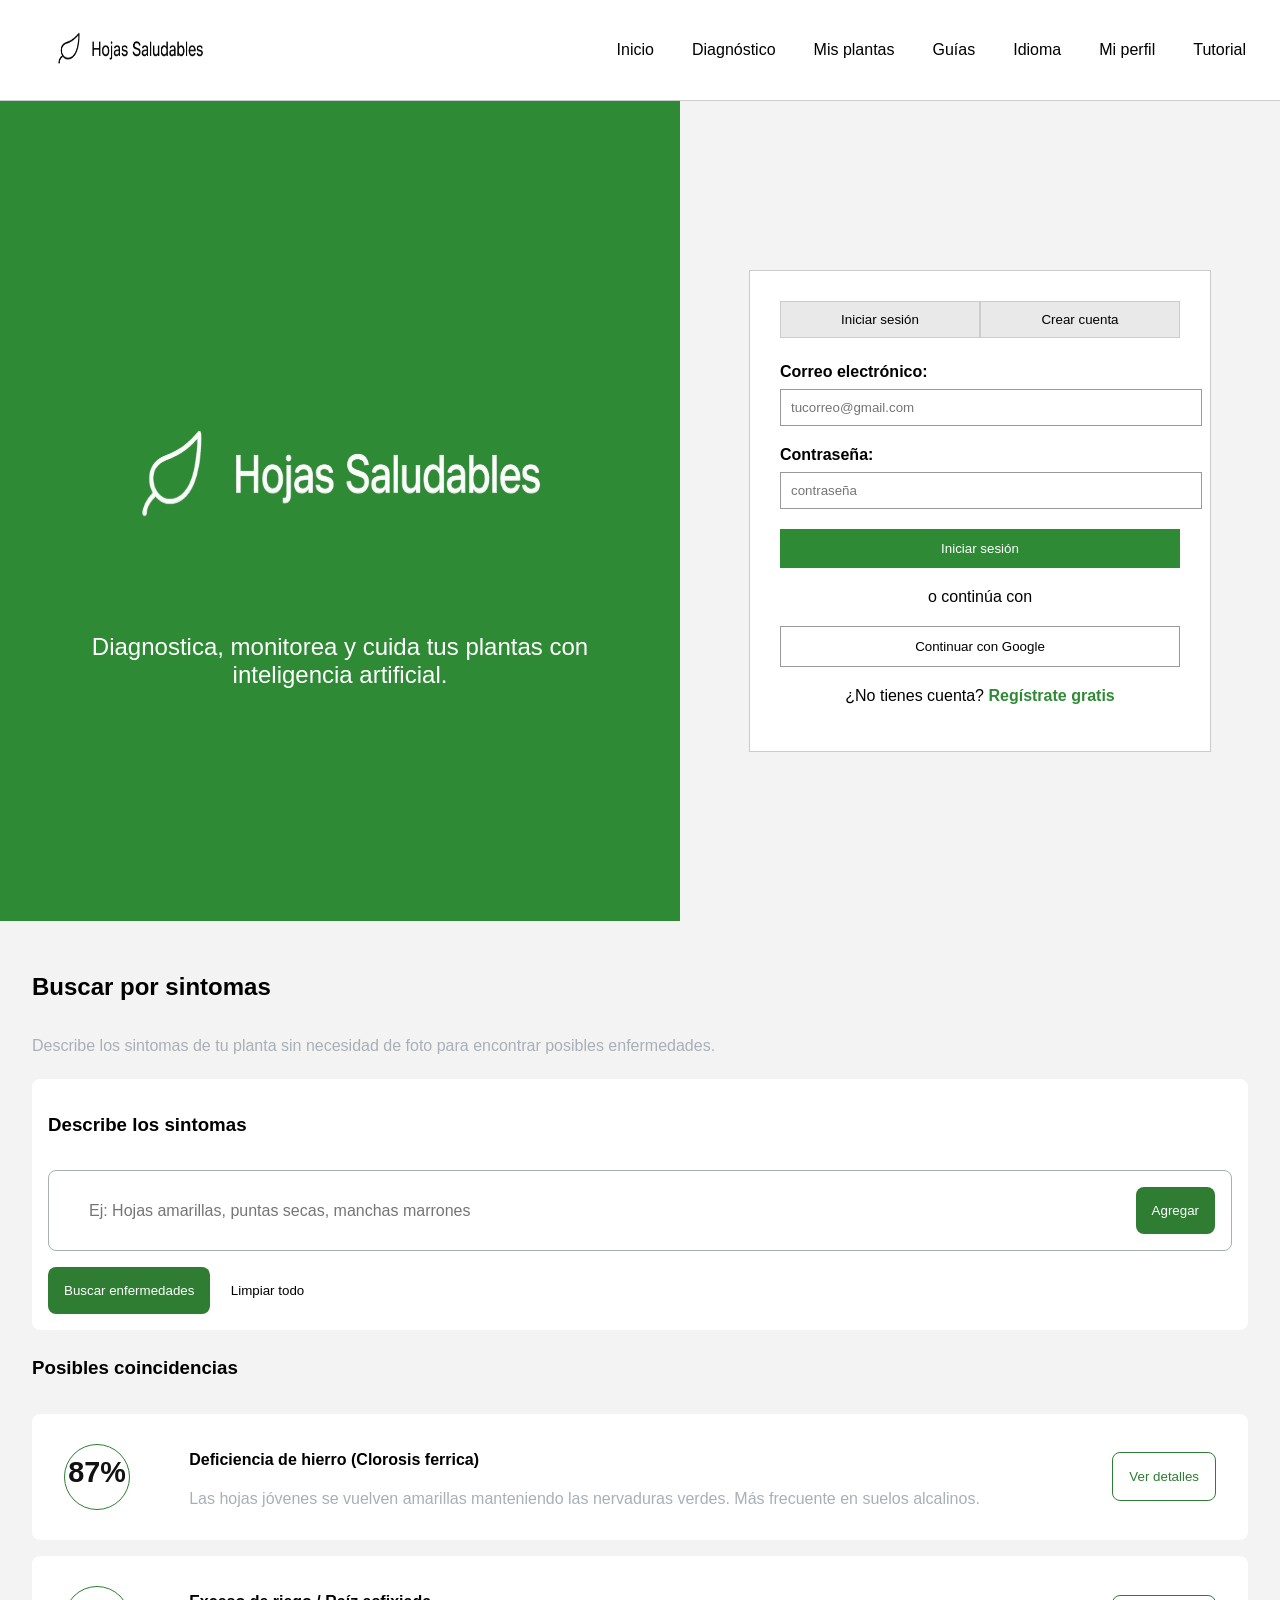
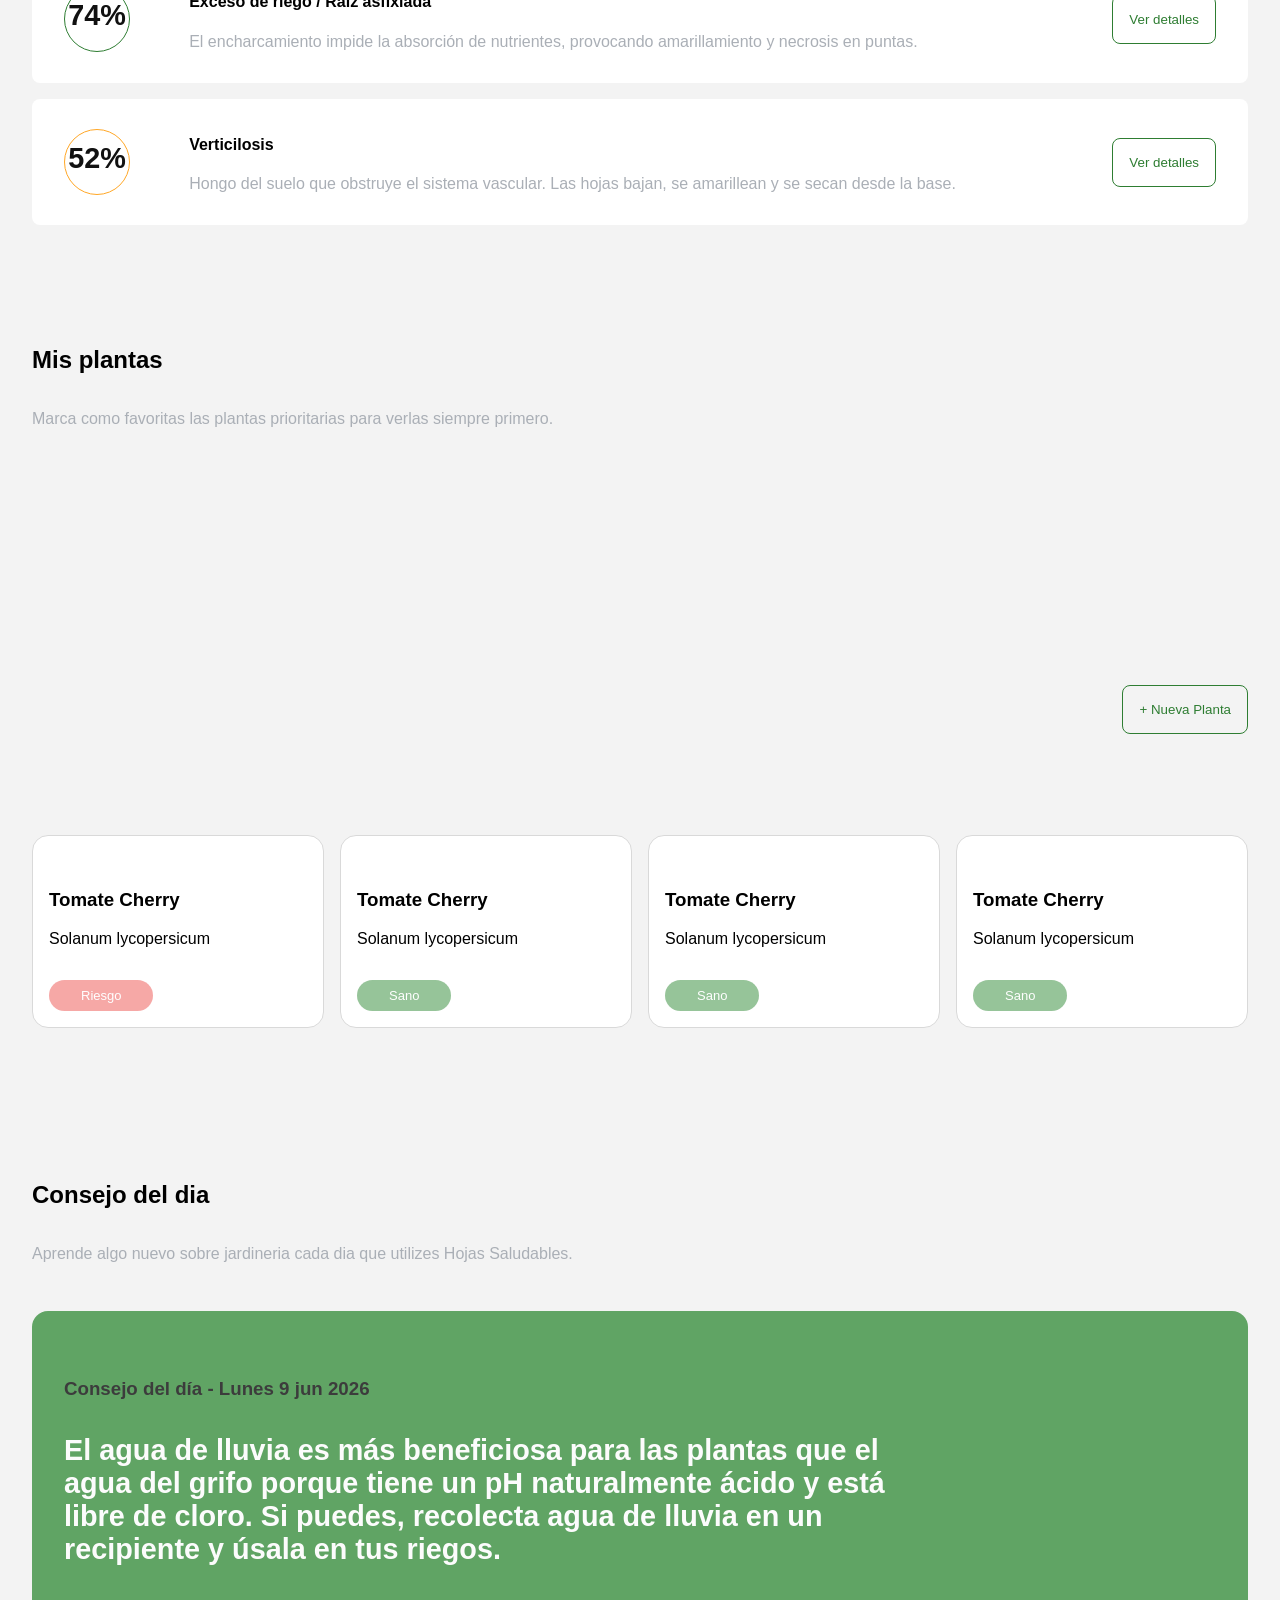
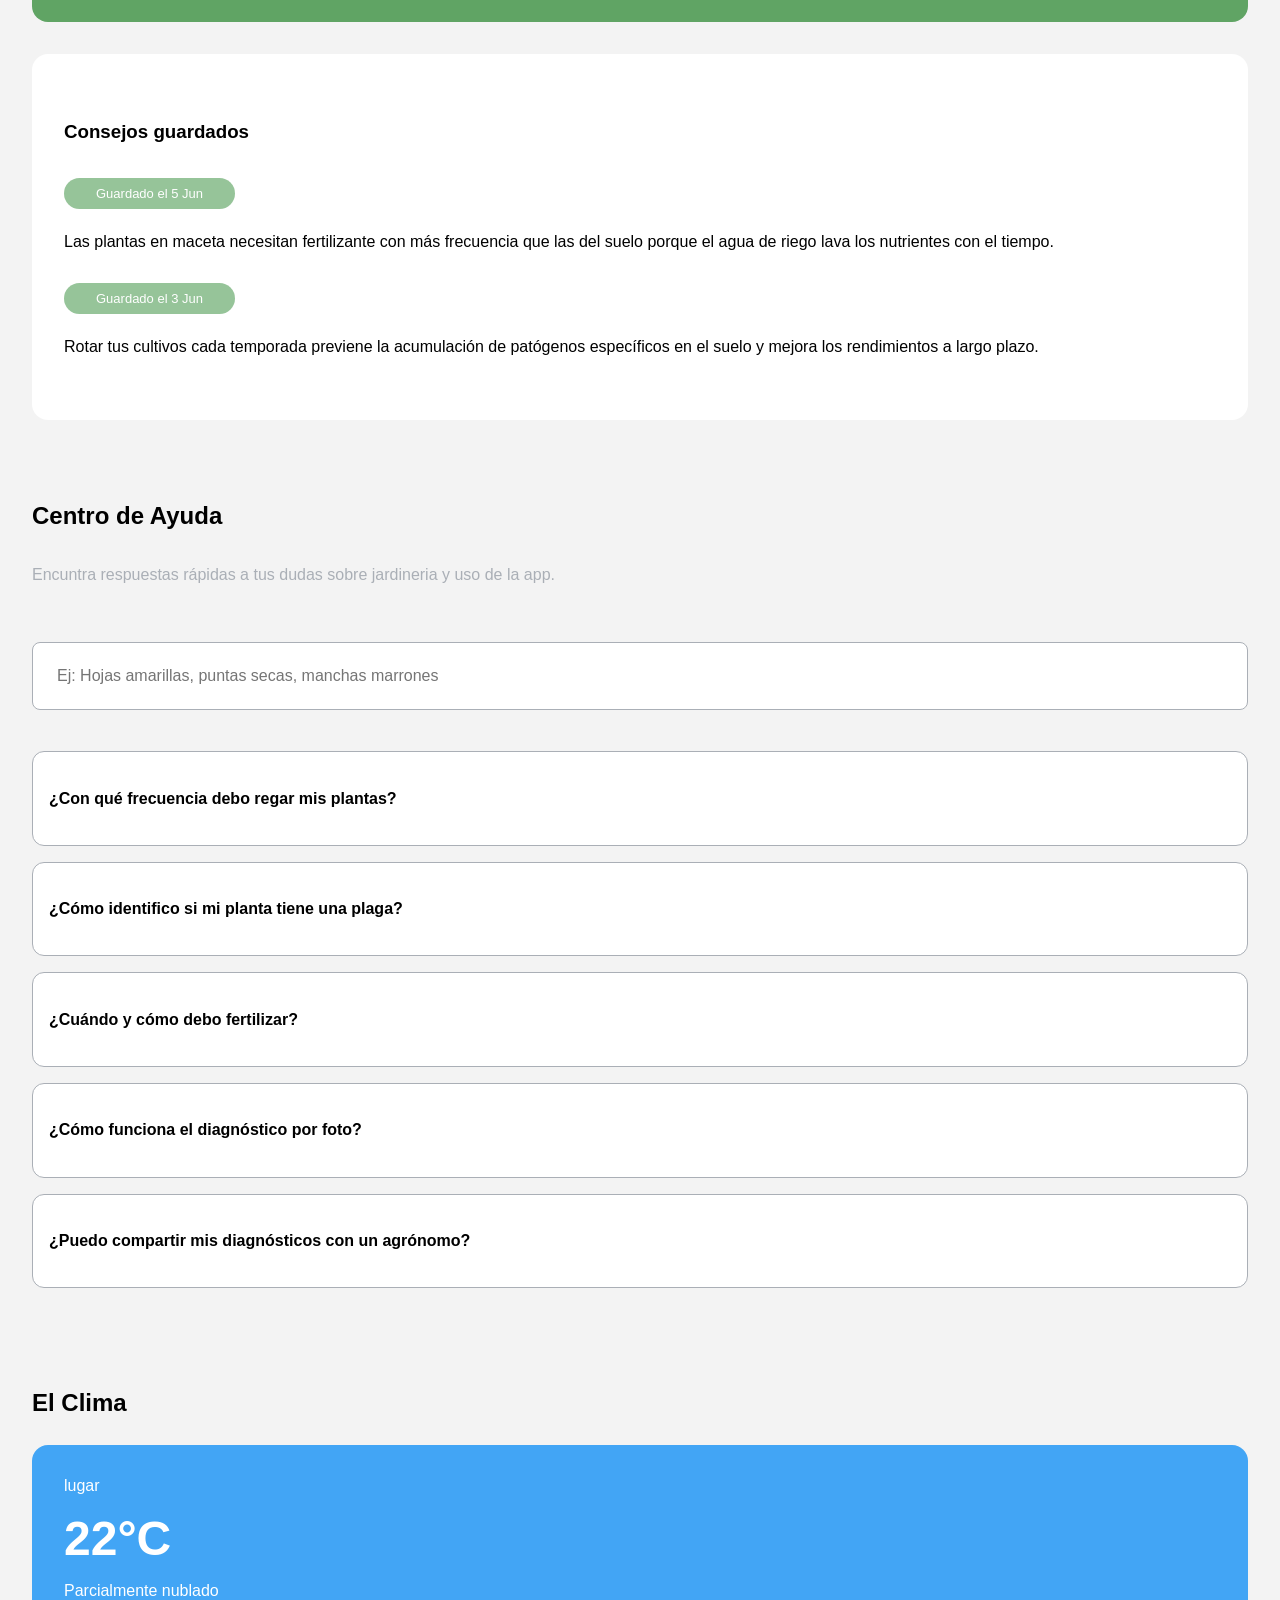
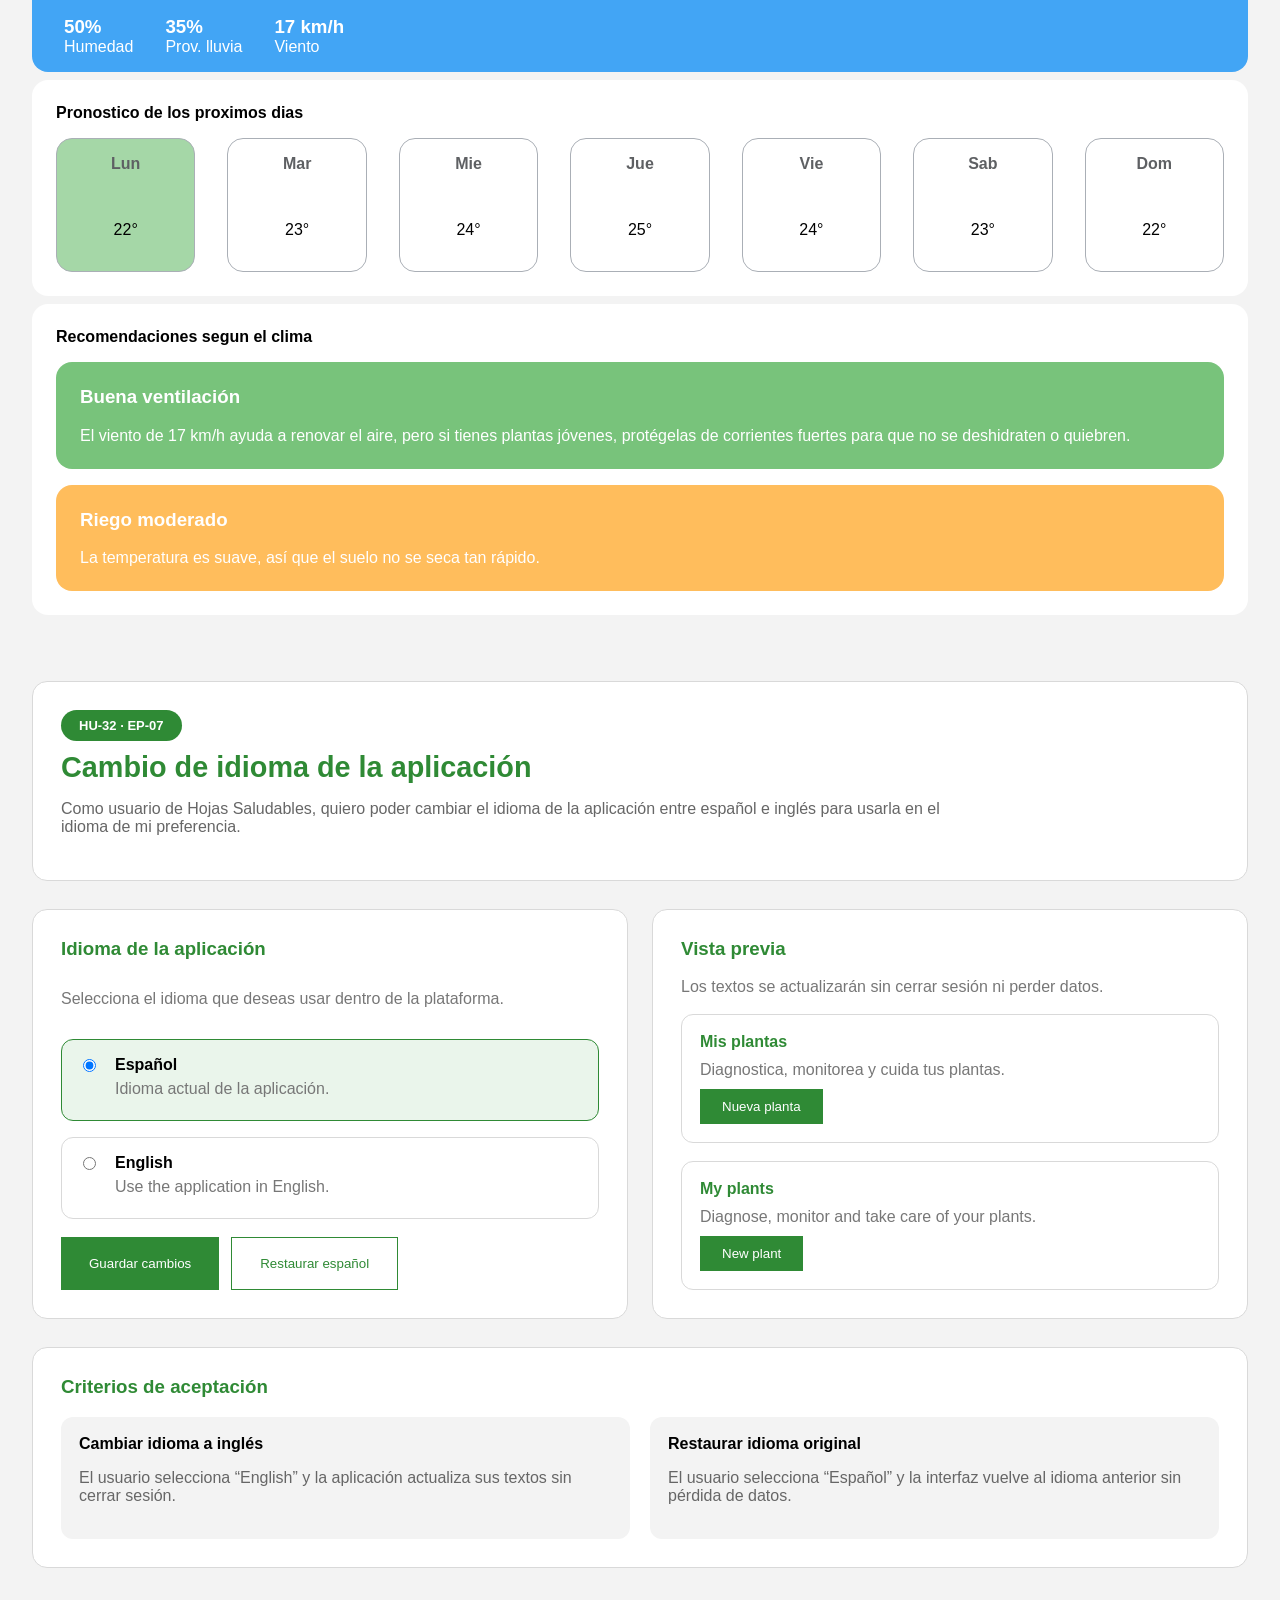
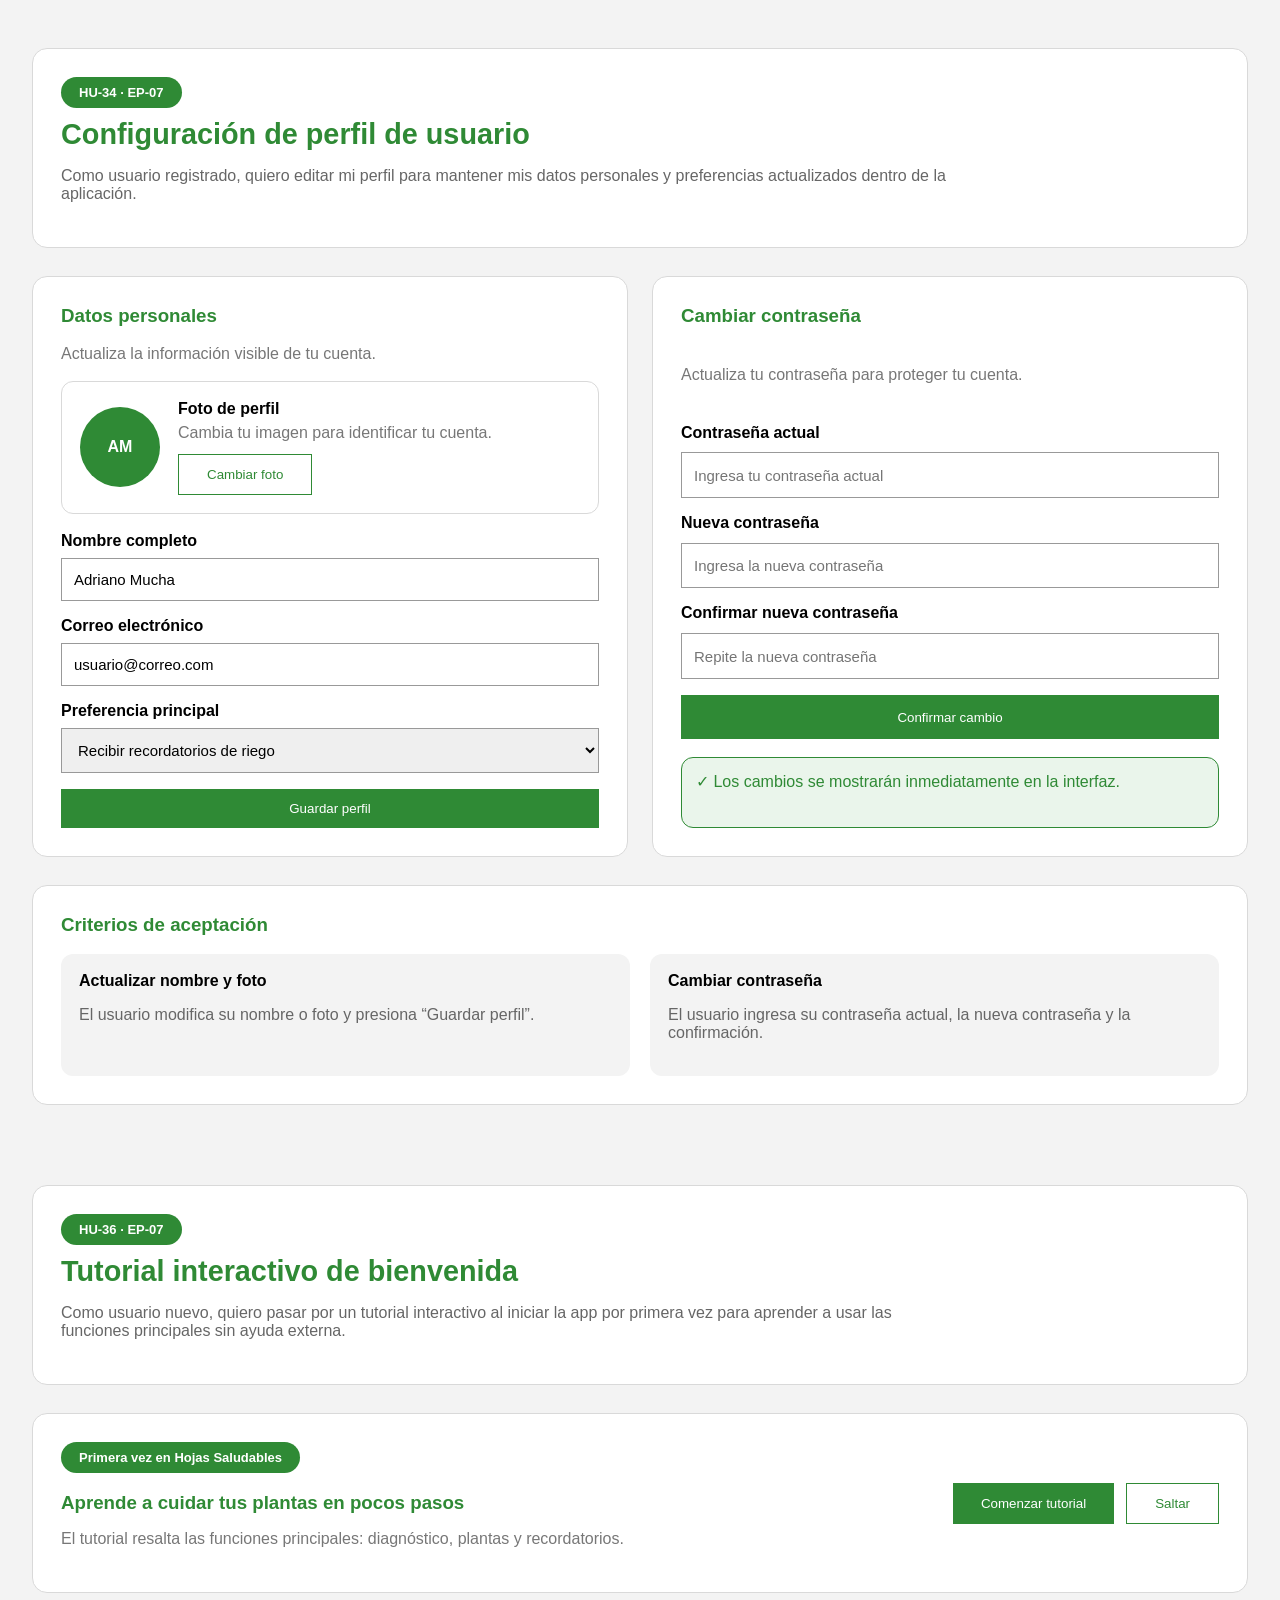
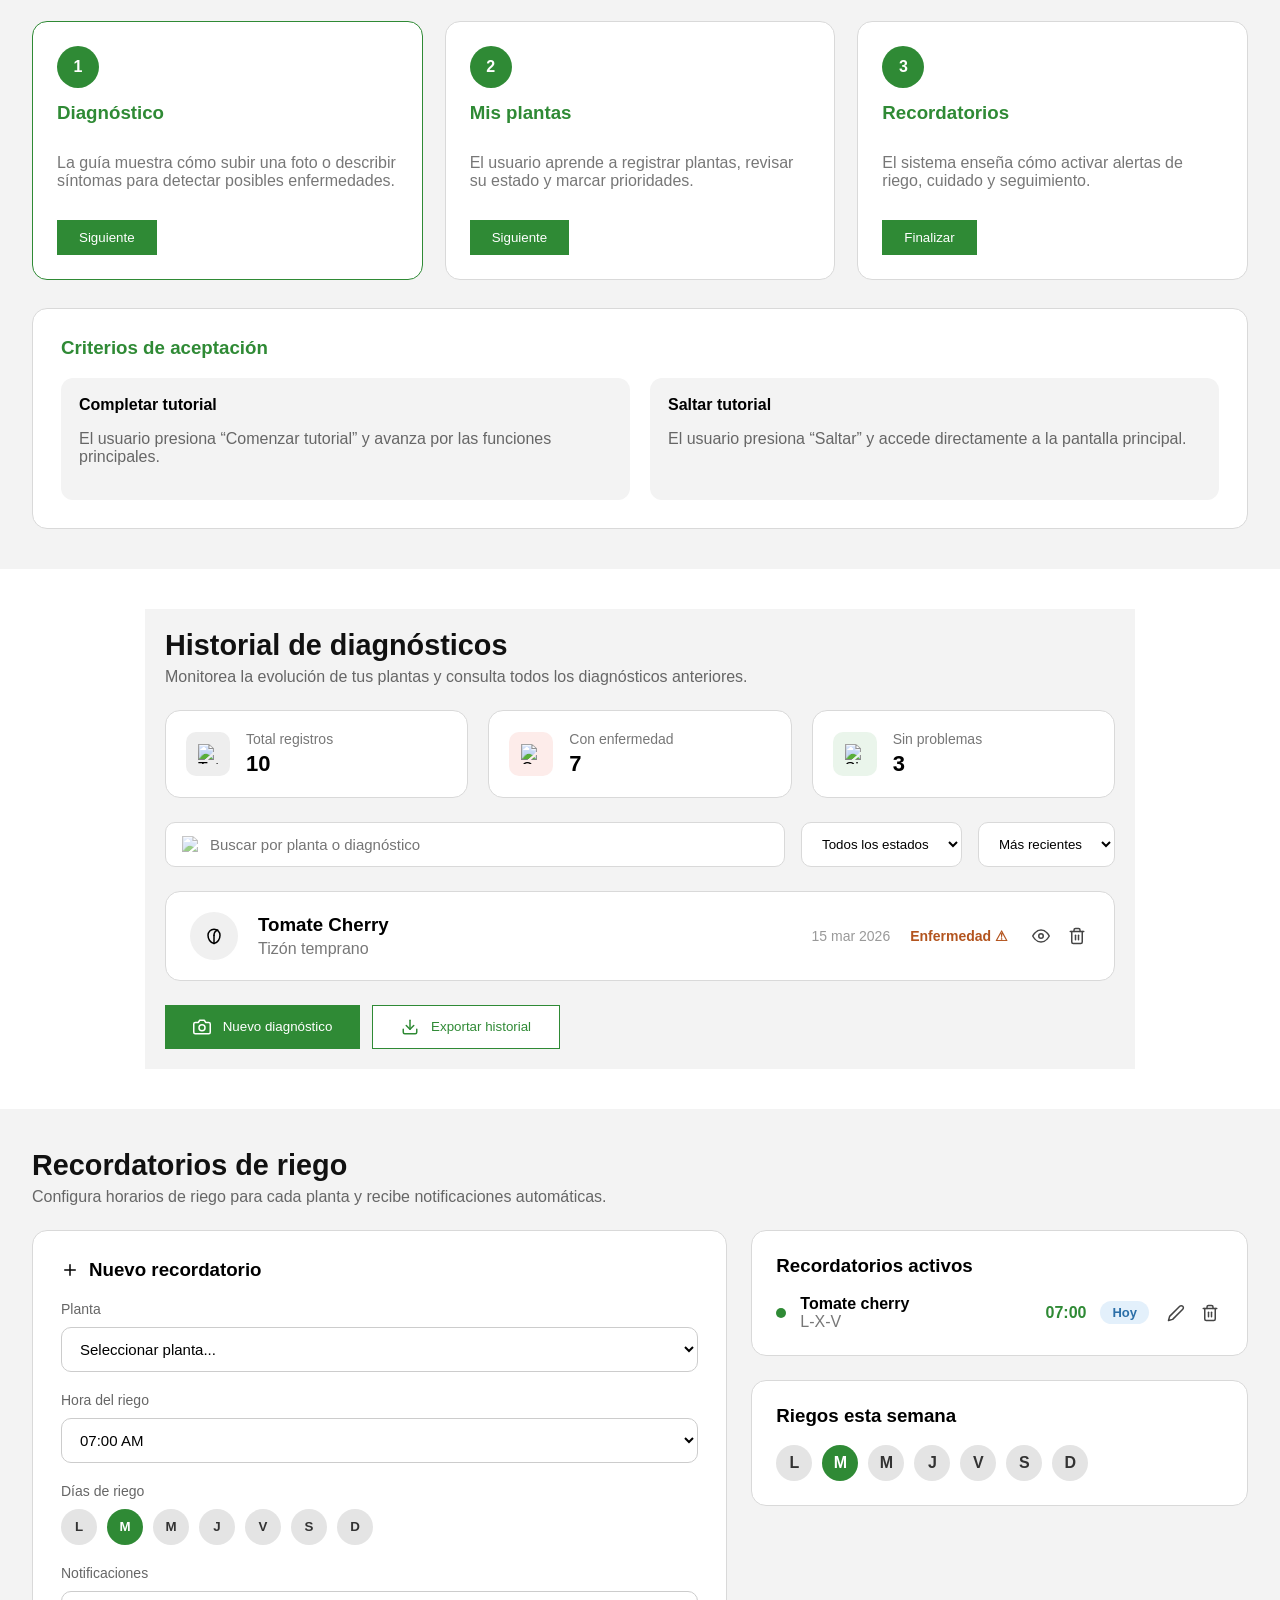
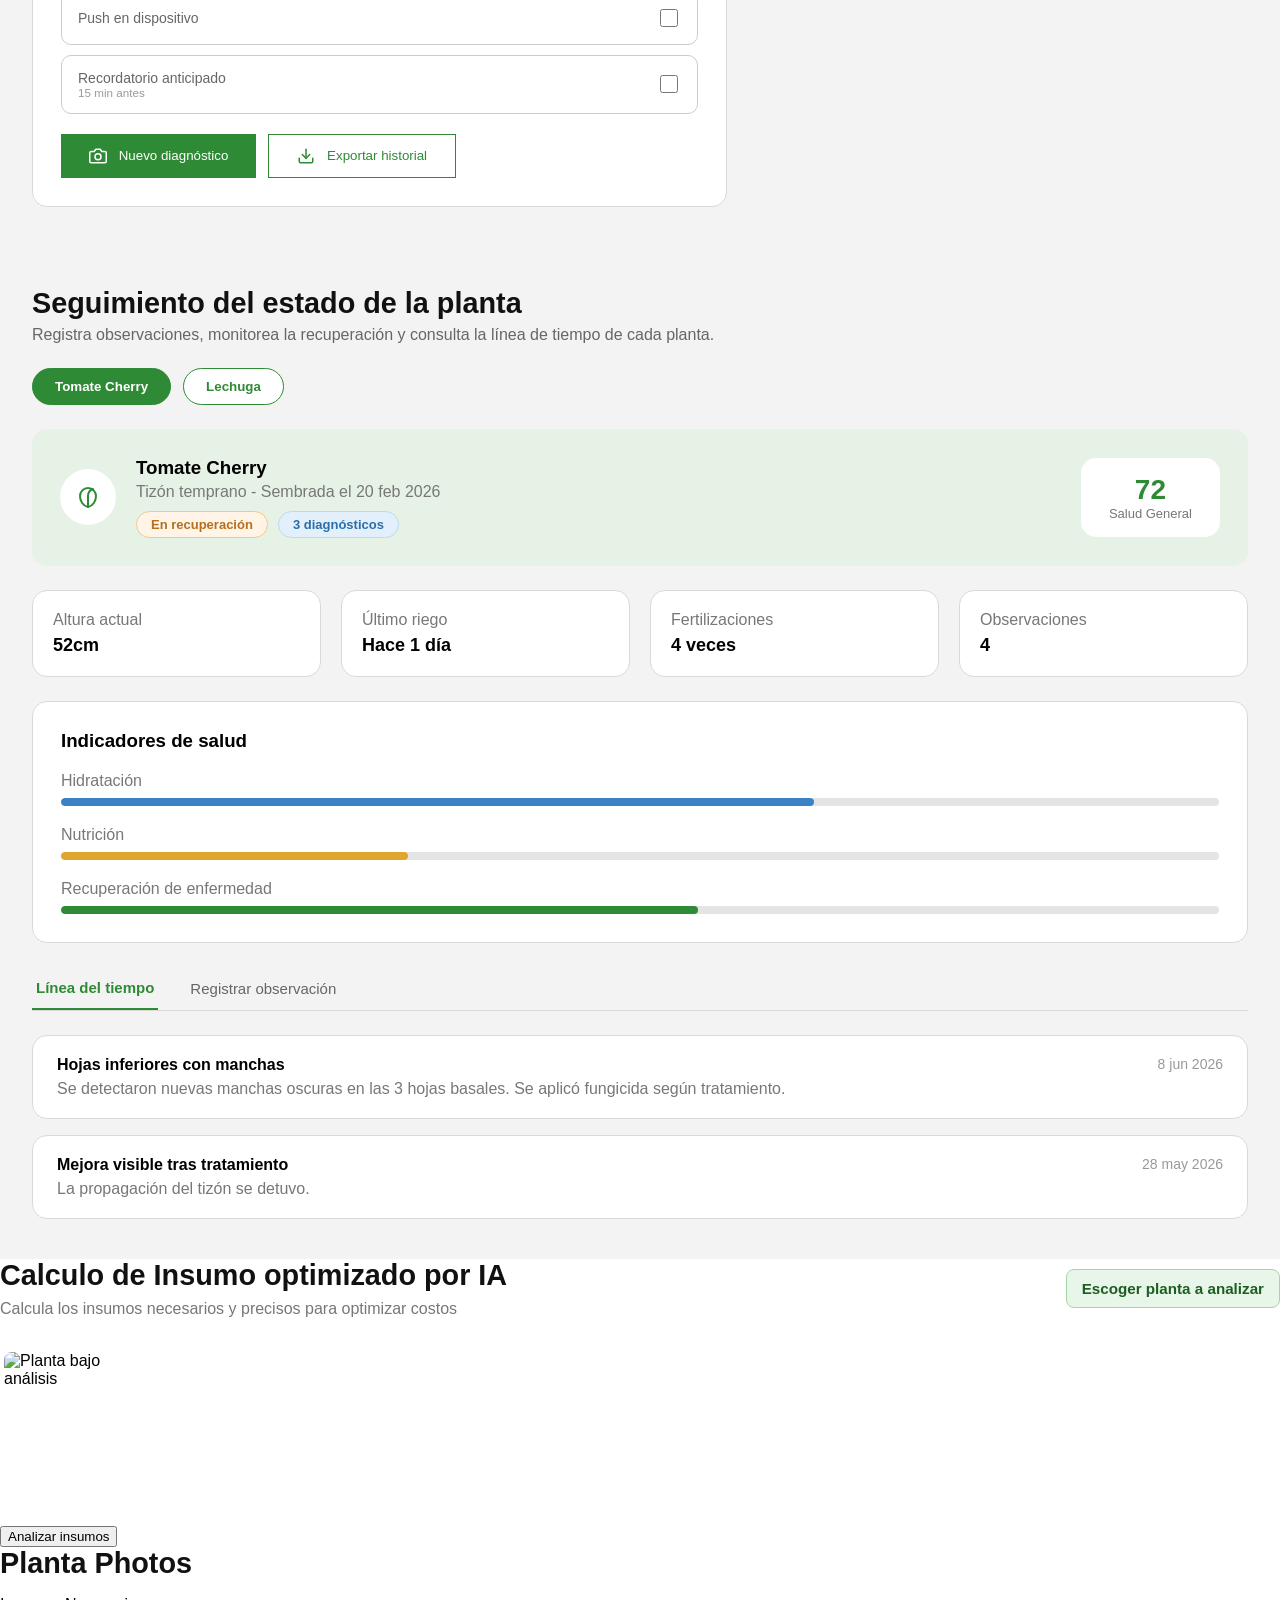
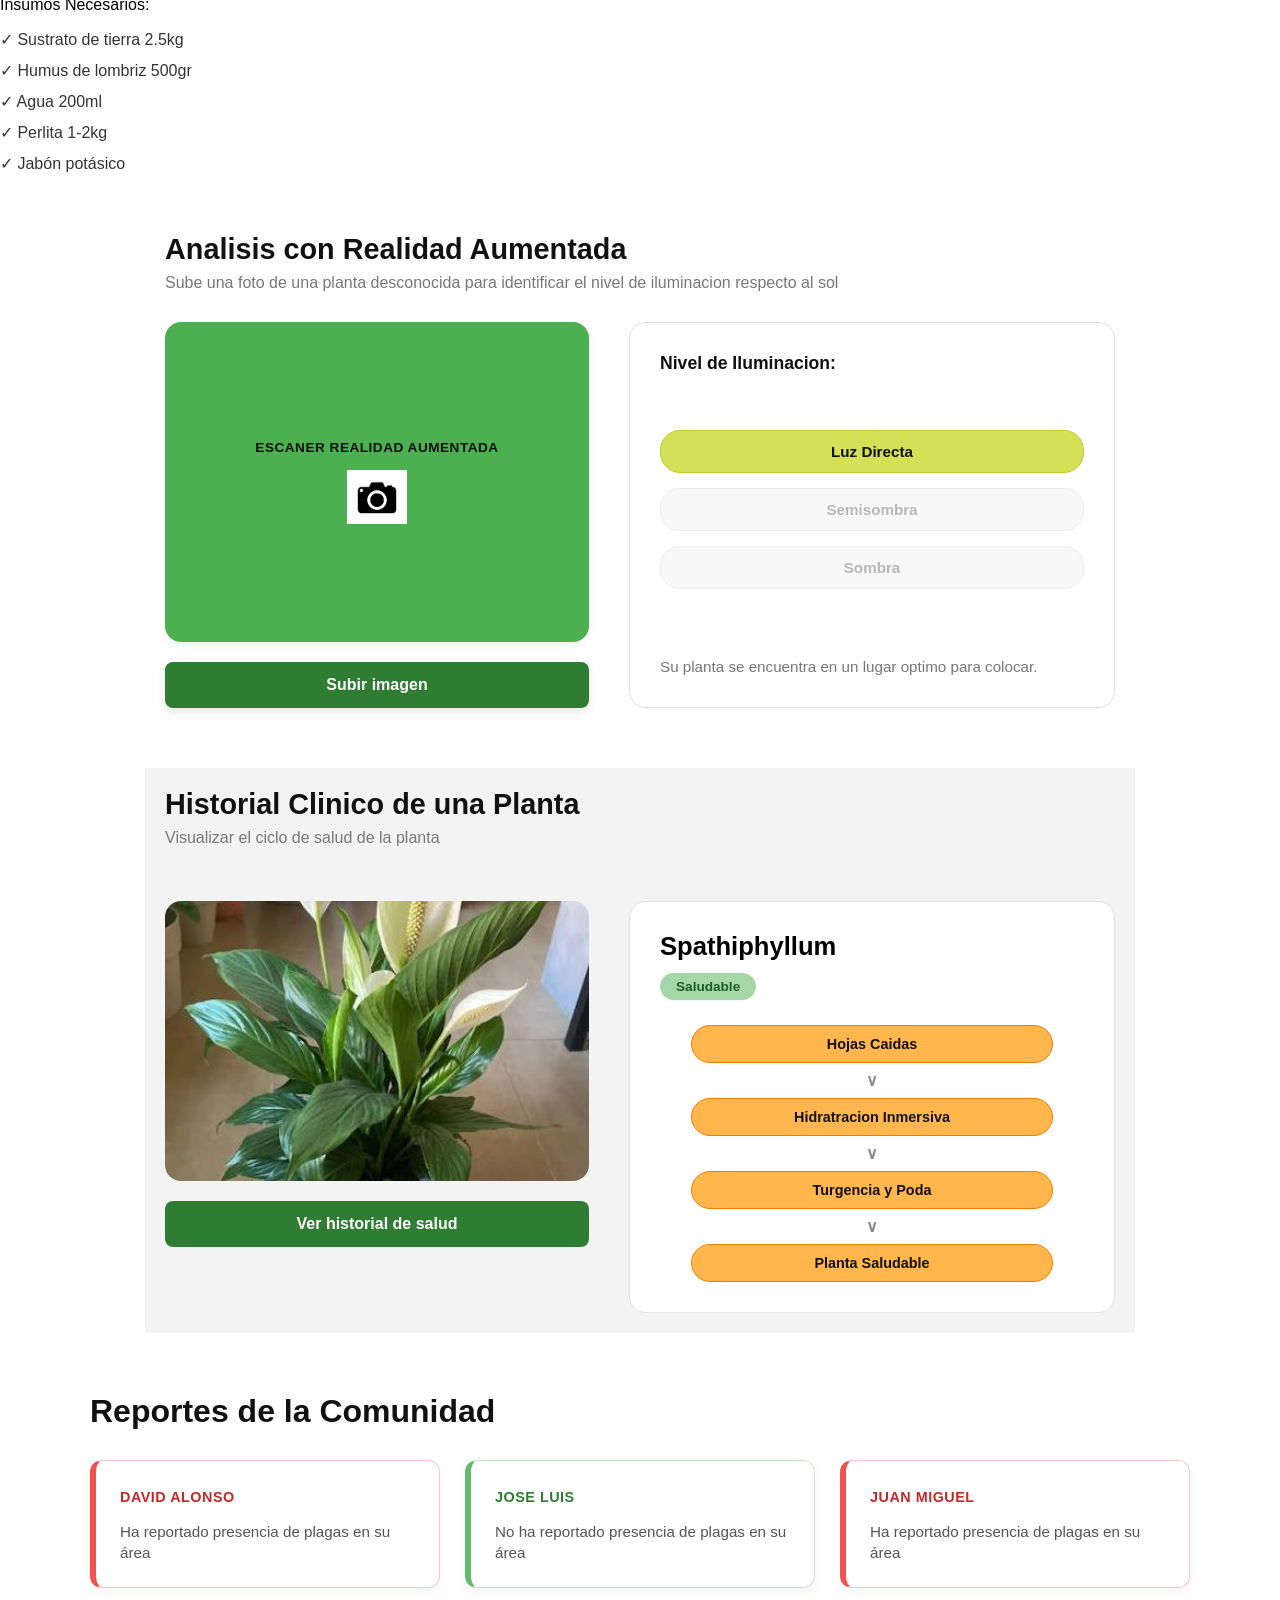
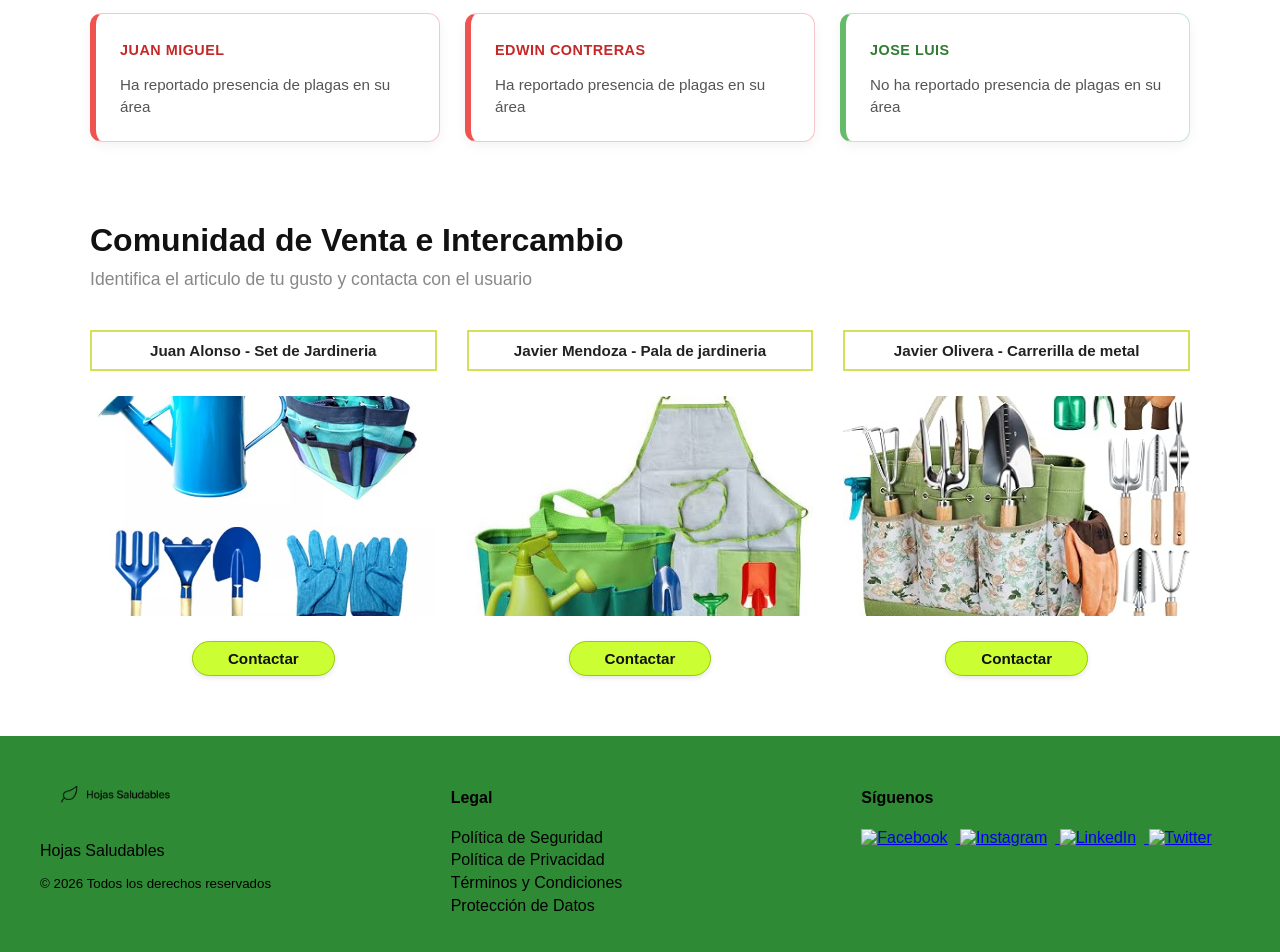
==== commit 0035b879: "Merge pull request #12 from RedComet1520/intent3 Intent9999" ====
--- a/index.html
+++ b/index.html
@@ -10,17 +10,24 @@
     <link rel="stylesheet" href="assets/styles/seccion_sintomas.css" />
     <link rel="stylesheet" href="assets/styles/seccion_mis_plantas.css" />
     <link rel="stylesheet" href="assets/styles/seccion_consejo.css" />
-    <link rel="stylesheet" href="assets/styles/seccion-clima.css">
-    <link rel="stylesheet" href="assets/styles/seccion-ayuda.css">
-    <link rel="stylesheet" href="assets/styles/seccion_historial.css">
-    <link rel="stylesheet" href="assets/styles/seccion_recordatorios.css">
-    <link rel="stylesheet" href="assets/styles/hu_ep07.css" />
-    <link rel="stylesheet" href="assets/styles/seccion_seguimiento.css">
+    <link rel="stylesheet" href="assets/styles/seccion-clima.css" />
+    <link rel="stylesheet" href="assets/styles/seccion-ayuda.css" />
+    <link rel="stylesheet" href="assets/styles/seccion_historial.css" />
+    <link rel="stylesheet" href="assets/styles/seccion_recordatorios.css" />
+    <link rel="stylesheet" href="assets/styles/seccion_seguimiento.css" />
+   
+    <link rel="stylesheet" href="assets/styles/seccion_AR.css" />
+    <link rel="stylesheet" href="assets/styles/seccion_insumo.css"/>
+    <link rel="stylesheet" href="assets/styles/seccion_trading.css" />
     <link rel="stylesheet" href="assets/styles/iconos.css" />
-    <link rel="stylesheet" href="planta_estilos.css" />
-    <link rel="stylesheet" href="https://cdnjs.cloudflare.com/ajax/libs/font-awesome/7.0.1/css/all.min.css"/>
-
-    <!-- CSS DE MIS 3 HU -->
+    <link rel="stylesheet" href="assets/styles/he_formulario.css" />
+    <link rel="stylesheet" href="assets/styles/seccion_ayuda.css" />
+    <link rel="stylesheet" href="assets/styles/seccion_clinicohistorial.css" />
+    <link rel="stylesheet" href="assets/styles/seccion_reportes.css" />
+    <link
+      rel="stylesheet"
+      href="https://cdnjs.cloudflare.com/ajax/libs/font-awesome/7.0.1/css/all.min.css"
+    />
     <link rel="stylesheet" href="assets/styles/hu_ep07.css" />
   </head>
 
@@ -105,84 +112,68 @@
     <!-- DIAGNÓSTICO / BÚSQUEDA DE SÍNTOMAS -->
     <section id="diagnostico" class="buscar-sintomas">
       <div class="descripcion">
-            <h1>Buscar por sintomas</h1>
-            <p>Describe los sintomas de tu planta sin necesidad de foto para encontrar posibles enfermedades.</p>
-        </div>
-        <div class="buscador">
-            <h3>Describe los sintomas</h3>
-            <div class="barra-busqueda">
-                <i class="fa-solid fa-magnifying-glass"></i>
-                <input type="text" id="Buscar" placeholder="Ej: Hojas amarillas, puntas secas, manchas marrones">
-                <button class="btn-verde">Agregar</button>
-            </div>
-            <div class="botones">
-                <button class="btn-verde">Buscar enfermedades</button>
-                <button class="btn-blanco">Limpiar todo</button>
-            </div>
-        </div>
-        <div class="coincidencias">
-            <h3>Posibles coincidencias</h3>
-            <div class="coincidencia-encontrada">
-                <div class="porcentaje-verde">
-                    <h2>87%</h2>
-                </div>
-                <div class="sintoma-descripcion">
-                    <h4>Deficiencia de hierro (Clorosis ferrica)</h4>
-                    <p>Las hojas jóvenes se vuelven amarillas manteniendo las nervaduras verdes. Más frecuente en suelos alcalinos.</p>
-                </div>
-                <button class="btn-bordes">Ver detalles</button>
-            </div>
-            <div class="coincidencia-encontrada">
-                <div class="porcentaje-verde">
-                    <h2>74%</h2>
-                </div>
-                <div class="sintoma-descripcion">
-                    <h4>Exceso de riego / Raíz asfixiada</h4>
-                    <p>El encharcamiento impide la absorción de nutrientes, provocando amarillamiento y necrosis en puntas.</p>
-                </div>
-                <button class="btn-bordes">Ver detalles</button>
-            </div>
-            <div class="coincidencia-encontrada">
-                <div class="porcentaje-naranja">
-                    <h2>52%</h2>
-                </div>
-                <div class="sintoma-descripcion">
-                    <h4>Verticilosis</h4>
-                    <p>Hongo del suelo que obstruye el sistema vascular. Las hojas bajan, se amarillean y se secan desde la base.</p>
-                </div>
-                <button class="btn-bordes">Ver detalles</button>
-            </div>
-        </div>
-    </section>
-
-    <!-- Modo offline -->
-    <section class="sec-modo-offline">
-      <div class="div-gral-offline">
-        <div class="offline-cabecera">
-          <div>
-            <h2>Diagnóstico de Campo (Modo Offline)</h2>
-            <p class="descripcion-offline">Accede a las herramientas básicas de análisis sin conexión a internet.</p>
-          </div>
-          <span class="badge-conexion offline">Sin conexión</span>
-        </div>
-
-        <div class="banner-sincronizacion">
-          <div class="sincro-info">
-            <span class="icono-sincro"></span>
-            <div>
-              <strong>Sincronización pendiente:</strong>
-              <p>Tienes 3 diagnósticos guardados localmente. Se subirán automáticamente al recuperar la señal.</p>
-            </div>
-          </div>
-          <span class="animacion-bucle"></span>
-        </div>
-
-        <div class="herramientas-offline-grid">
-          <div class="offline-card">
-            <h4>Nuevo Diagnóstico Local</h4>
-            <p>Toma una foto o registra los síntomas visuales de la planta. El reporte se procesará con la base de datos descargada.</p>
-            <button class="btn-offline-accion">Iniciar Escaneo de Campo</button>
-          </div>
+        <h1>Buscar por sintomas</h1>
+        <p>
+          Describe los sintomas de tu planta sin necesidad de foto para
+          encontrar posibles enfermedades.
+        </p>
+      </div>
+      <div class="buscador">
+        <h3>Describe los sintomas</h3>
+        <div class="barra-busqueda">
+          <i class="fa-solid fa-magnifying-glass"></i>
+          <input
+            type="text"
+            id="Buscar"
+            placeholder="Ej: Hojas amarillas, puntas secas, manchas marrones"
+          />
+          <button class="btn-verde">Agregar</button>
+        </div>
+        <div class="botones">
+          <button class="btn-verde">Buscar enfermedades</button>
+          <button class="btn-blanco">Limpiar todo</button>
+        </div>
+      </div>
+      <div class="coincidencias">
+        <h3>Posibles coincidencias</h3>
+        <div class="coincidencia-encontrada">
+          <div class="porcentaje-verde">
+            <h2>87%</h2>
+          </div>
+          <div class="sintoma-descripcion">
+            <h4>Deficiencia de hierro (Clorosis ferrica)</h4>
+            <p>
+              Las hojas jóvenes se vuelven amarillas manteniendo las nervaduras
+              verdes. Más frecuente en suelos alcalinos.
+            </p>
+          </div>
+          <button class="btn-bordes">Ver detalles</button>
+        </div>
+        <div class="coincidencia-encontrada">
+          <div class="porcentaje-verde">
+            <h2>74%</h2>
+          </div>
+          <div class="sintoma-descripcion">
+            <h4>Exceso de riego / Raíz asfixiada</h4>
+            <p>
+              El encharcamiento impide la absorción de nutrientes, provocando
+              amarillamiento y necrosis en puntas.
+            </p>
+          </div>
+          <button class="btn-bordes">Ver detalles</button>
+        </div>
+        <div class="coincidencia-encontrada">
+          <div class="porcentaje-naranja">
+            <h2>52%</h2>
+          </div>
+          <div class="sintoma-descripcion">
+            <h4>Verticilosis</h4>
+            <p>
+              Hongo del suelo que obstruye el sistema vascular. Las hojas bajan,
+              se amarillean y se secan desde la base.
+            </p>
+          </div>
+          <button class="btn-bordes">Ver detalles</button>
         </div>
       </div>
     </section>
@@ -191,7 +182,10 @@
     <section id="plantas" class="mis-plantas">
       <div class="descripcion">
         <h1>Mis plantas</h1>
-        <p>Marca como favoritas las plantas prioritarias para verlas siempre primero.</p>
+        <p>
+          Marca como favoritas las plantas prioritarias para verlas siempre
+          primero.
+        </p>
       </div>
       <button class="btn-bordes">+ Nueva Planta</button>
       <div class="plantas">
@@ -262,141 +256,14 @@
       </div>
     </section>
 
-    <!-- Calendario -->
-    <section class="sec-calendario-fertilizacion">
-      <div class="div-gral-calendario">
-        <div class="calendario-cabecera">
-          <div>
-            <h2>Cronograma Mensual de Cultivos</h2>
-            <p class="descripcion-calendario">Visualiza y organiza las fechas importantes de tu jardín.</p>
-          </div>
-          <div class="filtro-categoria-contenedor">
-            <label for="filtro-cat">Filtrar por:</label>
-            <select id="filtro-cat" class="select-categoria">
-              <option value="fertilizacion">Fertilización (Activo)</option>
-              <option value="riego">Riego</option>
-              <option value="poda">Poda</option>
-            </select>
-          </div>
-        </div>
-
-        <div class="calendario-layout">
-          <div class="calendario-tabla">
-            <div class="dia-semana">Lun</div>
-            <div class="dia-semana">Mar</div>
-            <div class="dia-semana">Mié</div>
-            <div class="dia-semana">Jue</div>
-            <div class="dia-semana">Vie</div>
-            <div class="dia-semana">Sáb</div>
-            <div class="dia-semana">Dom</div>
-            
-            <div class="dia-numero apagado">29</div>
-            <div class="dia-numero apagado">30</div>
-            <div class="dia-numero">1</div>
-            <div class="dia-numero evento-nutrientes" title="Día de Fertilización">2 <span class="punto-evento">🧪</span></div>
-            <div class="dia-numero">3</div>
-            <div class="dia-numero">4</div>
-            <div class="dia-numero">5</div>
-            <div class="dia-numero">6</div>
-            <div class="dia-numero">7</div>
-            <div class="dia-numero evento-nutrientes" title="Día de Fertilización">8 <span class="punto-evento">🧪</span></div>
-            <div class="dia-numero">9</div>
-            <div class="dia-numero hoy evento-completado" title="¡Tarea Realizada!">10 <span class="punto-evento">✅</span></div>
-            <div class="dia-numero">11</div>
-            <div class="dia-numero">12</div>
-            <div class="dia-numero">13</div>
-            <div class="dia-numero">14</div>
-            <div class="dia-numero">15</div>
-          </div>
-
-          <div class="tareas-panel-lateral">
-            <h4>Tareas de Hoy (Día 10)</h4>
-            <div class="item-tarea completada">
-              <div class="checkbox-wrapper">
-                <input type="checkbox" id="tarea-1" checked disabled />
-                <label for="tarea-1">
-                  <strong>Abonado Nitrogenado</strong>
-                  <p>Área: Rosales del sector norte.</p>
-                </label>
-              </div>
-              <span class="status-badge completado-tag">Realizado</span>
-            </div>
-
-            <div class="item-tarea">
-              <div class="checkbox-wrapper">
-                <input type="checkbox" id="tarea-2" />
-                <label for="tarea-2">
-                  <strong>Revisión de Sustrato</strong>
-                  <p>Área: Suculentas y almácigos.</p>
-                </label>
-              </div>
-              <span class="status-badge pendiente-tag">Pendiente</span>
-            </div>
-          </div>
-        </div>
-      </div>
-    </section>
-
-    <!-- Comunidad -->
-    <section class="sec-comunidad-progreso">
-      <div class="div-gral-comunidad">
-        <div class="comunidad-cabecera">
-          <div>
-            <h2>Muro de la Comunidad My Garden</h2>
-            <p class="descripcion-comunidad">Comparte tus logros botánicos y recibe consejos de expertos.</p>
-          </div>
-        </div>
-
-        <div class="comunidad-layout">
-          <div class="crear-post-card">
-            <h4>Crear Nueva Publicación</h4>
-            <textarea placeholder="¿Qué progreso quieres compartir hoy con la comunidad? Pide consejos o muestra tus flores..." class="txt-post"></textarea>
-            
-            <div class="post-acciones-barra">
-              <label class="btn-subir-foto">
-                Seleccionar Foto Planta
-                <input type="file" style="display: none;" />
-              </label>
-              <button class="btn-publicar">Publicar en Comunidad</button>
-            </div>
-          </div>
-
-          <div class="feed-contenedor">
-            <h4>Feed Comunitario</h4>
-
-            <div class="tarjeta-post post-propio">
-              <div class="post-autor-cabecera">
-                <div class="autor-info">
-                  <strong>Tu Perfil (Jardinero)</strong>
-                  <span class="fecha-post">Hace 10 minutos</span>
-                </div>
-                <button class="btn-eliminar-post" title="Retirar publicación del feed público">Eliminar post</button>
-              </div>
-
-              <p class="post-texto">¿Alguien sabe por qué las puntas de mi Monstera se están volviendo marrones? Adjunto foto de su estado actual. ¡Gracias!</p>
-              
-              <div class="post-imagen-simulada">
-                <span>[ Vista Previa: Imagen de tu Planta ]</span>
-              </div>
-
-              <div class="post-comentarios-seccion">
-                <h5>Consejos de la Comunidad (1)</h5>
-                <div class="comentario-item">
-                  <strong>CarlosBotánico:</strong> Puede ser exceso de riego o falta de humedad ambiental. Intenta pulverizar las hojas.
-                </div>
-              </div>
-            </div>
-
-          </div>
-        </div>
-      </div>
-    </section>
-
     <!-- GUÍAS / CONSEJO DEL DÍA -->
     <section id="guias" class="seccion-consejo">
       <div class="descripcion">
         <h1>Consejo del dia</h1>
-        <p>Aprende algo nuevo sobre jardineria cada dia que utilizes Hojas Saludables.</p>
+        <p>
+          Aprende algo nuevo sobre jardineria cada dia que utilizes Hojas
+          Saludables.
+        </p>
       </div>
       <div class="consejo-contenido">
         <div class="contenido-top">
@@ -439,118 +306,131 @@
     <!--Seccion Ayuda-->
 
     <section class="ayuda">
-        <div class="descripcion">
-            <h1>Centro de Ayuda</h1>
-            <p>Encuntra respuestas rápidas a tus dudas sobre jardineria y uso de la app.</p>
-        </div>
-        <div class="barra-busqueda">
-            <input type="text" id="Buscar" placeholder="Ej: Hojas amarillas, puntas secas, manchas marrones">
-            <i class="fa-solid fa-magnifying-glass"></i>
-        </div>
-        <div class="zona-preguntas">
-            <div class="pregunta">
-                <h4>¿Con qué frecuencia debo regar mis plantas?</h4>
-                <i class="fa-solid fa-angle-down"></i>
-            </div>
-            <div class="pregunta">
-                <h4>¿Cómo identifico si mi planta tiene una plaga?</h4>
-                <i class="fa-solid fa-angle-down"></i>
-            </div>
-            <div class="pregunta">
-                <h4>¿Cuándo y cómo debo fertilizar?</h4>
-                <i class="fa-solid fa-angle-down"></i>
-            </div>
-            <div class="pregunta">
-                <h4>¿Cómo funciona el diagnóstico por foto?</h4>
-                <i class="fa-solid fa-angle-down"></i>
-            </div>
-            <div class="pregunta">
-                <h4>¿Puedo compartir mis diagnósticos con un agrónomo?</h4>
-                <i class="fa-solid fa-angle-down"></i>
-            </div>
-        </div>
+      <div class="descripcion">
+        <h1>Centro de Ayuda</h1>
+        <p>
+          Encuntra respuestas rápidas a tus dudas sobre jardineria y uso de la
+          app.
+        </p>
+      </div>
+      <div class="barra-busqueda">
+        <input
+          type="text"
+          id="Buscar"
+          placeholder="Ej: Hojas amarillas, puntas secas, manchas marrones"
+        />
+        <i class="fa-solid fa-magnifying-glass"></i>
+      </div>
+      <div class="zona-preguntas">
+        <div class="pregunta">
+          <h4>¿Con qué frecuencia debo regar mis plantas?</h4>
+          <i class="fa-solid fa-angle-down"></i>
+        </div>
+        <div class="pregunta">
+          <h4>¿Cómo identifico si mi planta tiene una plaga?</h4>
+          <i class="fa-solid fa-angle-down"></i>
+        </div>
+        <div class="pregunta">
+          <h4>¿Cuándo y cómo debo fertilizar?</h4>
+          <i class="fa-solid fa-angle-down"></i>
+        </div>
+        <div class="pregunta">
+          <h4>¿Cómo funciona el diagnóstico por foto?</h4>
+          <i class="fa-solid fa-angle-down"></i>
+        </div>
+        <div class="pregunta">
+          <h4>¿Puedo compartir mis diagnósticos con un agrónomo?</h4>
+          <i class="fa-solid fa-angle-down"></i>
+        </div>
+      </div>
     </section>
 
     <!--Seccion Clima-->
 
     <section class="clima">
-        <h1>El Clima</h1>
-        <div class="clima-actual">
-            <p>lugar</p>
-            <h1>22°C</h1>
-            <p>Parcialmente nublado</p>
-            <div class="detalles-clima">
-                <div class="detalle-clima-sec">
-                    <h3>50%</h3>
-                    <p>Humedad</p>
-                </div>
-                <div class="detalle-clima-sec">
-                    <h3>35%</h3>
-                    <p>Prov. lluvia</p>
-                </div>
-                <div class="detalle-clima-sec">
-                    <h3>17 km/h</h3>
-                    <p>Viento</p>
-                </div>
-            </div>
-        </div>
-        <div class="pronosticos">
-            <h4>Pronostico de los proximos dias</h4>
-            <div class="pronostico-prox">
-                <div class="pronostico-dia-actual">
-                    <h4>Lun</h4>
-                    <i class="fa-solid fa-cloud-sun"></i>
-                    <p>22°</p>
-                </div>
-                <div class="pronostico-dia">
-                    <h4>Mar</h4>
-                    <i class="fa-solid fa-cloud-sun"></i>
-                    <p>23°</p>
-                </div>
-                <div class="pronostico-dia">
-                    <h4>Mie</h4>
-                    <i class="fa-solid fa-cloud-sun"></i>
-                    <p>24°</p>
-                </div>
-                <div class="pronostico-dia">
-                    <h4>Jue</h4>
-                    <i class="fa-solid fa-cloud-sun"></i>
-                    <p>25°</p>
-                </div>
-                <div class="pronostico-dia">
-                    <h4>Vie</h4>
-                    <i class="fa-solid fa-cloud-sun"></i>
-                    <p>24°</p>
-                </div>
-                <div class="pronostico-dia">
-                    <h4>Sab</h4>
-                    <i class="fa-solid fa-cloud-sun"></i>
-                    <p>23°</p>
-                </div>
-                <div class="pronostico-dia">
-                    <h4>Dom</h4>
-                    <i class="fa-solid fa-cloud-sun"></i>
-                    <p>22°</p>
-                </div>
-            </div>
-        </div>
-        <div class="recomendaciones-clima">
-            <h4>Recomendaciones segun el clima</h4>
-            <div class="mensaje-verde">
-                <h3>Buena ventilación</h3>
-                <p>El viento de 17 km/h ayuda a renovar el aire, pero si tienes plantas jóvenes, protégelas de corrientes fuertes para que no se deshidraten o quiebren.</p>
-            </div>
-            <div class="mensaje-naranja">
-                <h3>Riego moderado</h3>
-                <p>La temperatura es suave, así que el suelo no se seca tan rápido.</p>
-            </div>
-            <!--
+      <h1>El Clima</h1>
+      <div class="clima-actual">
+        <p>lugar</p>
+        <h1>22°C</h1>
+        <p>Parcialmente nublado</p>
+        <div class="detalles-clima">
+          <div class="detalle-clima-sec">
+            <h3>50%</h3>
+            <p>Humedad</p>
+          </div>
+          <div class="detalle-clima-sec">
+            <h3>35%</h3>
+            <p>Prov. lluvia</p>
+          </div>
+          <div class="detalle-clima-sec">
+            <h3>17 km/h</h3>
+            <p>Viento</p>
+          </div>
+        </div>
+      </div>
+      <div class="pronosticos">
+        <h4>Pronostico de los proximos dias</h4>
+        <div class="pronostico-prox">
+          <div class="pronostico-dia-actual">
+            <h4>Lun</h4>
+            <i class="fa-solid fa-cloud-sun"></i>
+            <p>22°</p>
+          </div>
+          <div class="pronostico-dia">
+            <h4>Mar</h4>
+            <i class="fa-solid fa-cloud-sun"></i>
+            <p>23°</p>
+          </div>
+          <div class="pronostico-dia">
+            <h4>Mie</h4>
+            <i class="fa-solid fa-cloud-sun"></i>
+            <p>24°</p>
+          </div>
+          <div class="pronostico-dia">
+            <h4>Jue</h4>
+            <i class="fa-solid fa-cloud-sun"></i>
+            <p>25°</p>
+          </div>
+          <div class="pronostico-dia">
+            <h4>Vie</h4>
+            <i class="fa-solid fa-cloud-sun"></i>
+            <p>24°</p>
+          </div>
+          <div class="pronostico-dia">
+            <h4>Sab</h4>
+            <i class="fa-solid fa-cloud-sun"></i>
+            <p>23°</p>
+          </div>
+          <div class="pronostico-dia">
+            <h4>Dom</h4>
+            <i class="fa-solid fa-cloud-sun"></i>
+            <p>22°</p>
+          </div>
+        </div>
+      </div>
+      <div class="recomendaciones-clima">
+        <h4>Recomendaciones segun el clima</h4>
+        <div class="mensaje-verde">
+          <h3>Buena ventilación</h3>
+          <p>
+            El viento de 17 km/h ayuda a renovar el aire, pero si tienes plantas
+            jóvenes, protégelas de corrientes fuertes para que no se deshidraten
+            o quiebren.
+          </p>
+        </div>
+        <div class="mensaje-naranja">
+          <h3>Riego moderado</h3>
+          <p>
+            La temperatura es suave, así que el suelo no se seca tan rápido.
+          </p>
+        </div>
+        <!--
             <div class="mensaje-rojo">
                 <h3>Revisa plagas</h3>
                 <p>El clima templado y la humedad media de 50% favorecen la aparición de pulgones o ácaros. Aprovecha para inspeccionar el envés de las hojas.</p>
             </div>
             -->
-        </div>
+      </div>
     </section>
 
     <!-- HU-32: CAMBIO DE IDIOMA -->
@@ -700,12 +580,18 @@
           <form class="formulario-hu">
             <div class="campo-hu">
               <label>Contraseña actual</label>
-              <input type="password" placeholder="Ingresa tu contraseña actual" />
+              <input
+                type="password"
+                placeholder="Ingresa tu contraseña actual"
+              />
             </div>
 
             <div class="campo-hu">
               <label>Nueva contraseña</label>
-              <input type="password" placeholder="Ingresa la nueva contraseña" />
+              <input
+                type="password"
+                placeholder="Ingresa la nueva contraseña"
+              />
             </div>
 
             <div class="campo-hu">
@@ -752,9 +638,9 @@
         <span class="hu-etiqueta">HU-36 · EP-07</span>
         <h2>Tutorial interactivo de bienvenida</h2>
         <p>
-          Como usuario nuevo, quiero pasar por un tutorial interactivo al iniciar
-          la app por primera vez para aprender a usar las funciones principales
-          sin ayuda externa.
+          Como usuario nuevo, quiero pasar por un tutorial interactivo al
+          iniciar la app por primera vez para aprender a usar las funciones
+          principales sin ayuda externa.
         </p>
       </div>
 
@@ -829,11 +715,14 @@
       </div>
     </section>
 
-        <!-- HISTORIAL: HISTORIAL DE DIAGNÓSTICOS -->
+    <!-- HISTORIAL: HISTORIAL DE DIAGNÓSTICOS -->
     <section id="historial" class="seccion-historial">
       <div class="historial-encabezado">
         <h2>Historial de diagnósticos</h2>
-        <p>Monitorea la evolución de tus plantas y consulta todos los diagnósticos anteriores.</p>
+        <p>
+          Monitorea la evolución de tus plantas y consulta todos los
+          diagnósticos anteriores.
+        </p>
       </div>
 
       <div class="historial-resumen">
@@ -905,8 +794,18 @@
       <div class="historial-lista">
         <article class="historial-item">
           <div class="historial-item-icono">
-            <svg class="icono-svg" viewBox="0 0 24 24" fill="none" stroke="currentColor" stroke-width="2" stroke-linecap="round" stroke-linejoin="round">
-              <path d="M12 22c5-1 8-6 8-11a8 8 0 0 0-8-8 8 8 0 0 0-8 8c0 5 3 10 8 11z"></path>
+            <svg
+              class="icono-svg"
+              viewBox="0 0 24 24"
+              fill="none"
+              stroke="currentColor"
+              stroke-width="2"
+              stroke-linecap="round"
+              stroke-linejoin="round"
+            >
+              <path
+                d="M12 22c5-1 8-6 8-11a8 8 0 0 0-8-8 8 8 0 0 0-8 8c0 5 3 10 8 11z"
+              ></path>
               <path d="M12 22V11"></path>
               <path d="M12 11c0-4 2-6 5-7"></path>
             </svg>
@@ -925,15 +824,33 @@
 
           <div class="historial-item-acciones">
             <button class="btn-icono" title="Ver diagnóstico">
-              <svg class="icono-svg" viewBox="0 0 24 24" fill="none" stroke="currentColor" stroke-width="2" stroke-linecap="round" stroke-linejoin="round">
+              <svg
+                class="icono-svg"
+                viewBox="0 0 24 24"
+                fill="none"
+                stroke="currentColor"
+                stroke-width="2"
+                stroke-linecap="round"
+                stroke-linejoin="round"
+              >
                 <path d="M1 12s4-8 11-8 11 8 11 8-4 8-11 8-11-8-11-8z"></path>
                 <circle cx="12" cy="12" r="3"></circle>
               </svg>
             </button>
             <button class="btn-icono" title="Eliminar registro">
-              <svg class="icono-svg" viewBox="0 0 24 24" fill="none" stroke="currentColor" stroke-width="2" stroke-linecap="round" stroke-linejoin="round">
+              <svg
+                class="icono-svg"
+                viewBox="0 0 24 24"
+                fill="none"
+                stroke="currentColor"
+                stroke-width="2"
+                stroke-linecap="round"
+                stroke-linejoin="round"
+              >
                 <polyline points="3 6 5 6 21 6"></polyline>
-                <path d="M19 6v14a2 2 0 0 1-2 2H7a2 2 0 0 1-2-2V6m3 0V4a2 2 0 0 1 2-2h4a2 2 0 0 1 2 2v2"></path>
+                <path
+                  d="M19 6v14a2 2 0 0 1-2 2H7a2 2 0 0 1-2-2V6m3 0V4a2 2 0 0 1 2-2h4a2 2 0 0 1 2 2v2"
+                ></path>
                 <line x1="10" y1="11" x2="10" y2="17"></line>
                 <line x1="14" y1="11" x2="14" y2="17"></line>
               </svg>
@@ -944,14 +861,32 @@
 
       <div class="historial-acciones-finales">
         <button class="btn-principal">
-          <svg class="icono-svg icono-boton" viewBox="0 0 24 24" fill="none" stroke="currentColor" stroke-width="2" stroke-linecap="round" stroke-linejoin="round">
-            <path d="M23 19a2 2 0 0 1-2 2H3a2 2 0 0 1-2-2V8a2 2 0 0 1 2-2h4l2-3h6l2 3h4a2 2 0 0 1 2 2z"></path>
+          <svg
+            class="icono-svg icono-boton"
+            viewBox="0 0 24 24"
+            fill="none"
+            stroke="currentColor"
+            stroke-width="2"
+            stroke-linecap="round"
+            stroke-linejoin="round"
+          >
+            <path
+              d="M23 19a2 2 0 0 1-2 2H3a2 2 0 0 1-2-2V8a2 2 0 0 1 2-2h4l2-3h6l2 3h4a2 2 0 0 1 2 2z"
+            ></path>
             <circle cx="12" cy="13" r="4"></circle>
           </svg>
           Nuevo diagnóstico
         </button>
         <button class="btn-secundario">
-          <svg class="icono-svg icono-boton" viewBox="0 0 24 24" fill="none" stroke="currentColor" stroke-width="2" stroke-linecap="round" stroke-linejoin="round">
+          <svg
+            class="icono-svg icono-boton"
+            viewBox="0 0 24 24"
+            fill="none"
+            stroke="currentColor"
+            stroke-width="2"
+            stroke-linecap="round"
+            stroke-linejoin="round"
+          >
             <path d="M21 15v4a2 2 0 0 1-2 2H5a2 2 0 0 1-2-2v-4"></path>
             <polyline points="7 10 12 15 17 10"></polyline>
             <line x1="12" y1="15" x2="12" y2="3"></line>
@@ -965,13 +900,24 @@
     <section id="recordatorios" class="seccion-recordatorios">
       <div class="recordatorios-encabezado">
         <h2>Recordatorios de riego</h2>
-        <p>Configura horarios de riego para cada planta y recibe notificaciones automáticas.</p>
+        <p>
+          Configura horarios de riego para cada planta y recibe notificaciones
+          automáticas.
+        </p>
       </div>
 
       <div class="recordatorios-grid">
         <div class="recordatorio-nuevo-card">
           <div class="recordatorio-nuevo-titulo">
-            <svg class="icono-svg" viewBox="0 0 24 24" fill="none" stroke="currentColor" stroke-width="2" stroke-linecap="round" stroke-linejoin="round">
+            <svg
+              class="icono-svg"
+              viewBox="0 0 24 24"
+              fill="none"
+              stroke="currentColor"
+              stroke-width="2"
+              stroke-linecap="round"
+              stroke-linejoin="round"
+            >
               <line x1="12" y1="5" x2="12" y2="19"></line>
               <line x1="5" y1="12" x2="19" y2="12"></line>
             </svg>
@@ -1028,14 +974,32 @@
 
           <div class="botones-acciones">
             <button class="btn-principal">
-              <svg class="icono-svg icono-boton" viewBox="0 0 24 24" fill="none" stroke="currentColor" stroke-width="2" stroke-linecap="round" stroke-linejoin="round">
-                <path d="M23 19a2 2 0 0 1-2 2H3a2 2 0 0 1-2-2V8a2 2 0 0 1 2-2h4l2-3h6l2 3h4a2 2 0 0 1 2 2z"></path>
+              <svg
+                class="icono-svg icono-boton"
+                viewBox="0 0 24 24"
+                fill="none"
+                stroke="currentColor"
+                stroke-width="2"
+                stroke-linecap="round"
+                stroke-linejoin="round"
+              >
+                <path
+                  d="M23 19a2 2 0 0 1-2 2H3a2 2 0 0 1-2-2V8a2 2 0 0 1 2-2h4l2-3h6l2 3h4a2 2 0 0 1 2 2z"
+                ></path>
                 <circle cx="12" cy="13" r="4"></circle>
               </svg>
               Nuevo diagnóstico
             </button>
             <button class="btn-secundario">
-              <svg class="icono-svg icono-boton" viewBox="0 0 24 24" fill="none" stroke="currentColor" stroke-width="2" stroke-linecap="round" stroke-linejoin="round">
+              <svg
+                class="icono-svg icono-boton"
+                viewBox="0 0 24 24"
+                fill="none"
+                stroke="currentColor"
+                stroke-width="2"
+                stroke-linecap="round"
+                stroke-linejoin="round"
+              >
                 <path d="M21 15v4a2 2 0 0 1-2 2H5a2 2 0 0 1-2-2v-4"></path>
                 <polyline points="7 10 12 15 17 10"></polyline>
                 <line x1="12" y1="15" x2="12" y2="3"></line>
@@ -1062,14 +1026,34 @@
 
               <div class="recordatorio-item-acciones">
                 <button class="btn-icono" title="Editar recordatorio">
-                  <svg class="icono-svg" viewBox="0 0 24 24" fill="none" stroke="currentColor" stroke-width="2" stroke-linecap="round" stroke-linejoin="round">
-                    <path d="M17 3a2.828 2.828 0 1 1 4 4L7.5 20.5 2 22l1.5-5.5L17 3z"></path>
+                  <svg
+                    class="icono-svg"
+                    viewBox="0 0 24 24"
+                    fill="none"
+                    stroke="currentColor"
+                    stroke-width="2"
+                    stroke-linecap="round"
+                    stroke-linejoin="round"
+                  >
+                    <path
+                      d="M17 3a2.828 2.828 0 1 1 4 4L7.5 20.5 2 22l1.5-5.5L17 3z"
+                    ></path>
                   </svg>
                 </button>
                 <button class="btn-icono" title="Eliminar recordatorio">
-                  <svg class="icono-svg" viewBox="0 0 24 24" fill="none" stroke="currentColor" stroke-width="2" stroke-linecap="round" stroke-linejoin="round">
+                  <svg
+                    class="icono-svg"
+                    viewBox="0 0 24 24"
+                    fill="none"
+                    stroke="currentColor"
+                    stroke-width="2"
+                    stroke-linecap="round"
+                    stroke-linejoin="round"
+                  >
                     <polyline points="3 6 5 6 21 6"></polyline>
-                    <path d="M19 6v14a2 2 0 0 1-2 2H7a2 2 0 0 1-2-2V6m3 0V4a2 2 0 0 1 2-2h4a2 2 0 0 1 2 2v2"></path>
+                    <path
+                      d="M19 6v14a2 2 0 0 1-2 2H7a2 2 0 0 1-2-2V6m3 0V4a2 2 0 0 1 2-2h4a2 2 0 0 1 2 2v2"
+                    ></path>
                     <line x1="10" y1="11" x2="10" y2="17"></line>
                     <line x1="14" y1="11" x2="14" y2="17"></line>
                   </svg>
@@ -1099,18 +1083,33 @@
     <section id="seguimiento" class="seccion-seguimiento">
       <div class="seguimiento-encabezado">
         <h2>Seguimiento del estado de la planta</h2>
-        <p>Registra observaciones, monitorea la recuperación y consulta la línea de tiempo de cada planta.</p>
+        <p>
+          Registra observaciones, monitorea la recuperación y consulta la línea
+          de tiempo de cada planta.
+        </p>
       </div>
 
       <div class="plantas-tabs">
-        <button type="button" class="planta-tab planta-tab-activa">Tomate Cherry</button>
+        <button type="button" class="planta-tab planta-tab-activa">
+          Tomate Cherry
+        </button>
         <button type="button" class="planta-tab">Lechuga</button>
       </div>
 
       <div class="planta-destacada-card">
         <div class="planta-destacada-icono">
-          <svg class="icono-svg icono-svg-lg" viewBox="0 0 24 24" fill="none" stroke="currentColor" stroke-width="2" stroke-linecap="round" stroke-linejoin="round">
-            <path d="M12 22c5-1 8-6 8-11a8 8 0 0 0-8-8 8 8 0 0 0-8 8c0 5 3 10 8 11z"></path>
+          <svg
+            class="icono-svg icono-svg-lg"
+            viewBox="0 0 24 24"
+            fill="none"
+            stroke="currentColor"
+            stroke-width="2"
+            stroke-linecap="round"
+            stroke-linejoin="round"
+          >
+            <path
+              d="M12 22c5-1 8-6 8-11a8 8 0 0 0-8-8 8 8 0 0 0-8 8c0 5 3 10 8 11z"
+            ></path>
             <path d="M12 22V11"></path>
             <path d="M12 11c0-4 2-6 5-7"></path>
           </svg>
@@ -1118,11 +1117,17 @@
 
         <div class="planta-destacada-info">
           <h3>Tomate Cherry</h3>
-          <p class="texto-secundario">Tizón temprano - Sembrada el 20 feb 2026</p>
+          <p class="texto-secundario">
+            Tizón temprano - Sembrada el 20 feb 2026
+          </p>
 
           <div class="planta-destacada-tags">
-            <span class="etiqueta-estado etiqueta-recuperacion">En recuperación</span>
-            <span class="etiqueta-estado etiqueta-diagnosticos">3 diagnósticos</span>
+            <span class="etiqueta-estado etiqueta-recuperacion"
+              >En recuperación</span
+            >
+            <span class="etiqueta-estado etiqueta-diagnosticos"
+              >3 diagnósticos</span
+            >
           </div>
         </div>
 
@@ -1160,7 +1165,10 @@
         <div class="indicador-barra">
           <p class="texto-secundario">Hidratación</p>
           <div class="barra-fondo">
-            <div class="barra-relleno barra-hidratacion" style="width: 65%"></div>
+            <div
+              class="barra-relleno barra-hidratacion"
+              style="width: 65%"
+            ></div>
           </div>
         </div>
 
@@ -1174,13 +1182,18 @@
         <div class="indicador-barra">
           <p class="texto-secundario">Recuperación de enfermedad</p>
           <div class="barra-fondo">
-            <div class="barra-relleno barra-recuperacion" style="width: 55%"></div>
+            <div
+              class="barra-relleno barra-recuperacion"
+              style="width: 55%"
+            ></div>
           </div>
         </div>
       </div>
 
       <div class="seguimiento-subtabs">
-        <button type="button" class="subtab subtab-activa">Línea del tiempo</button>
+        <button type="button" class="subtab subtab-activa">
+          Línea del tiempo
+        </button>
         <button type="button" class="subtab">Registrar observación</button>
       </div>
 
@@ -1203,6 +1216,227 @@
           </div>
           <div class="linea-tiempo-fecha">28 may 2026</div>
         </article>
+      </div>
+    </section>
+
+     <!--CALCULO DE INSUMOS-->
+    <section class="seccion_insumos">
+      <div class="insumo-header">
+        <div class="insumo-descripcion">
+          <h2>Calculo de Insumo optimizado por IA</h2>
+          <p>Calcula los insumos necesarios y precisos para optimizar costos</p>
+        </div>
+        <button class="btn-escoger-planta">Escoger planta a analizar</button>
+      </div>
+
+      <div class="insumo-contenido">
+        <div class="contenido-imagen">
+          <div class="contenedor-cuadrado">
+            <img
+              src="https://plantandpot.nz/wp-content/uploads/2025/10/Untitled-design-82.jpg"
+              alt="Planta bajo análisis"
+              class="imagen-planta"
+            />
+          </div>
+          <button class="boton-analizar">Analizar insumos</button>
+        </div>
+
+        <div class="insumos-necesarios">
+          <h2>Planta Photos</h2>
+          <p class="subtitulo-insumo">Insumos Necesarios:</p>
+
+          <div class="insumos-seleccionados">
+            <ul>
+              <li>✓ Sustrato de tierra 2.5kg</li>
+              <li>✓ Humus de lombriz 500gr</li>
+              <li>✓ Agua 200ml</li>
+              <li>✓ Perlita 1-2kg</li>
+              <li>✓ Jabón potásico</li>
+            </ul>
+          </div>
+        </div>
+      </div>
+    </section>
+
+    <!--realidad aumentada-->
+
+    <section class="seccion-ar">
+      <div class="ar-header">
+        <h2>Analisis con Realidad Aumentada</h2>
+        <p>
+          Sube una foto de una planta desconocida para identificar el nivel de
+          iluminacion respecto al sol
+        </p>
+      </div>
+
+      <div class="ar-contenido">
+        <div class="columna-izquierda">
+          <div class="cuadro-escaner">
+            <p class="texto-escaner">ESCANER REALIDAD AUMENTADA</p>
+            <img
+              src="assets/images/camara.jpg"
+              alt="Icono de cámara"
+              class="icono-camara"
+            />
+          </div>
+          <button class="btn-subir">Subir imagen</button>
+        </div>
+
+        <div class="columna-derecha">
+          <h3>Nivel de Iluminacion:</h3>
+
+          <div class="lista-iluminacion">
+            <div class="renglon activo">Luz Directa</div>
+            <div class="renglon">Semisombra</div>
+            <div class="renglon">Sombra</div>
+          </div>
+
+          <p class="texto-resultado">
+            Su planta se encuentra en un lugar optimo para colocar.
+          </p>
+        </div>
+      </div>
+    </section>
+
+    <!--HISTORIAL CLINICO-->
+    <section class="seccion-historial">
+      <div class="historial-header">
+        <h2>Historial Clinico de una Planta</h2>
+        <p>Visualizar el ciclo de salud de la planta</p>
+      </div>
+
+      <div class="historial-contenido-horizontal">
+        <div class="bloque-izquierdo-foto">
+          <div class="contenedor-imagen-historial">
+            <img
+              src="assets/images/spatipulum.jpg"
+              alt="Spathiphyllum"
+              class="imagen-historial"
+            />
+          </div>
+          <button class="btn-ver-historial">Ver historial de salud</button>
+        </div>
+
+        <div class="bloque-derecho-fases">
+          <h3>Spathiphyllum</h3>
+          <div class="estado-saludable">Saludable</div>
+
+          <div class="flujo-fases">
+            <div class="fase-item">Hojas Caidas</div>
+            <div class="flecha-fase">∨</div>
+
+            <div class="fase-item">Hidratracion Inmersiva</div>
+            <div class="flecha-fase">∨</div>
+
+            <div class="fase-item">Turgencia y Poda</div>
+            <div class="flecha-fase">∨</div>
+
+            <div class="fase-item">Planta Saludable</div>
+          </div>
+        </div>
+      </div>
+    </section>
+
+    <!--SECCION REPORTES COMUNIDAD -->
+
+    <section class="seccion-reportes">
+      <div class="reportes-header">
+        <h2>Reportes de la Comunidad</h2>
+      </div>
+
+      <div class="grid-reportes">
+        <div class="tarjeta-reporte alerta-roja">
+          <div class="nombre-agricultor">DAVID ALONSO</div>
+          <p class="texto-reporte">
+            Ha reportado presencia de plagas en su área
+          </p>
+        </div>
+
+        <div class="tarjeta-reporte alerta-verde">
+          <div class="nombre-agricultor">JOSE LUIS</div>
+          <p class="texto-reporte">
+            No ha reportado presencia de plagas en su área
+          </p>
+        </div>
+
+        <div class="tarjeta-reporte alerta-roja">
+          <div class="nombre-agricultor">JUAN MIGUEL</div>
+          <p class="texto-reporte">
+            Ha reportado presencia de plagas en su área
+          </p>
+        </div>
+
+        <div class="tarjeta-reporte alerta-roja">
+          <div class="nombre-agricultor">JUAN MIGUEL</div>
+          <p class="texto-reporte">
+            Ha reportado presencia de plagas en su área
+          </p>
+        </div>
+
+        <div class="tarjeta-reporte alerta-roja">
+          <div class="nombre-agricultor">EDWIN CONTRERAS</div>
+          <p class="texto-reporte">
+            Ha reportado presencia de plagas en su área
+          </p>
+        </div>
+
+        <div class="tarjeta-reporte alerta-verde">
+          <div class="nombre-agricultor">JOSE LUIS</div>
+          <p class="texto-reporte">
+            No ha reportado presencia de plagas en su área
+          </p>
+        </div>
+      </div>
+    </section>
+
+    <!--COMUNIDAD INTERCAMBIO-->
+
+    <section class="seccion-comunidad">
+      <div class="comunidad-header">
+        <h2>Comunidad de Venta e Intercambio</h2>
+        <p>Identifica el articulo de tu gusto y contacta con el usuario</p>
+      </div>
+
+      <div class="comunidad-productos-flex">
+        <div class="tarjeta-articulo">
+          <div class="etiqueta-usuario">Juan Alonso - Set de Jardineria</div>
+          <div class="contenedor-imagen-articulo">
+            <img
+              src="assets/images/set1.jpg"
+              alt="Set de Jardinería"
+              class="imagen-articulo"
+            />
+          </div>
+          <button class="btn-contactar">Contactar</button>
+        </div>
+
+        <div class="tarjeta-articulo">
+          <div class="etiqueta-usuario">
+            Javier Mendoza - Pala de jardineria
+          </div>
+          <div class="contenedor-imagen-articulo">
+            <img
+              src="assets/images/set2.jpg"
+              alt="Pala de jardinería"
+              class="imagen-articulo"
+            />
+          </div>
+          <button class="btn-contactar">Contactar</button>
+        </div>
+
+        <div class="tarjeta-articulo">
+          <div class="etiqueta-usuario">
+            Javier Olivera - Carrerilla de metal
+          </div>
+          <div class="contenedor-imagen-articulo">
+            <img
+              src="assets/images/set3.jpg"
+              alt="Carretilla de metal"
+              class="imagen-articulo"
+            />
+          </div>
+          <button class="btn-contactar">Contactar</button>
+        </div>
       </div>
     </section>
 
@@ -1286,4 +1520,4 @@
       </footer>
     </section>
   </body>
-</html>+</html>
--- a/assets/styles/seccion_AR.css
+++ b/assets/styles/seccion_AR.css
@@ -0,0 +1,132 @@
+.seccion-ar {
+  font-family: Arial, sans-serif;
+  max-width: 950px;
+  margin: 40px auto;
+  padding: 20px;
+}
+
+.ar-header h2 {
+  font-size: 1.8rem;
+  margin: 0 0 8px 0;
+  color: #111111;
+}
+
+.ar-header p {
+  color: #777777;
+  font-size: 1rem;
+  margin: 0 0 30px 0;
+}
+
+.ar-contenido {
+  display: flex;
+  gap: 40px;
+  flex-wrap: wrap;
+}
+
+.columna-izquierda,
+.columna-derecha {
+  flex: 1 1 400px;
+}
+
+.cuadro-escaner {
+  background-color: #4caf50;
+  border-radius: 16px;
+  padding: 40px;
+  text-align: center;
+  display: flex;
+  flex-direction: column;
+  align-items: center;
+  justify-content: center;
+  height: 240px;
+  cursor: pointer;
+  box-shadow: 0 4px 10px rgba(0, 0, 0, 0.05);
+  transition: transform 0.3s ease;
+}
+
+.cuadro-escaner:hover {
+  transform: scale(1.03);
+}
+
+.texto-escaner {
+  font-size: 0.85rem;
+  font-weight: bold;
+  color: #111111;
+  margin: 0 0 15px 0;
+  letter-spacing: 0.5px;
+}
+
+.icono-camara {
+  width: 60px;
+  height: auto;
+}
+
+.btn-subir {
+  display: block;
+  width: 100%;
+  background-color: #2e7d32;
+  color: #ffffff;
+  border: none;
+  padding: 14px;
+  font-size: 1rem;
+  font-weight: bold;
+  border-radius: 8px;
+  margin-top: 20px;
+  cursor: pointer;
+  box-shadow: 0 4px 10px rgba(0, 0, 0, 0.1);
+  transition: transform 0.3s ease, background-color 0.3s ease;
+}
+
+.btn-subir:hover {
+  transform: scale(1.02);
+  background-color: #1b5e20;
+}
+
+.columna-derecha {
+  background-color: #ffffff;
+  border: 1px solid #e0e0e0;
+  border-radius: 16px;
+  padding: 30px;
+  display: flex;
+  flex-direction: column;
+  justify-content: space-between;
+}
+
+.columna-derecha h3 {
+  font-size: 1.1rem;
+  color: #111111;
+  margin: 0 0 20px 0;
+}
+
+.lista-iluminacion {
+  display: flex;
+  flex-direction: column;
+  gap: 15px;
+  margin-bottom: 30px;
+}
+
+.renglon {
+  background-color: #f5f5f5;
+  border: 1px solid #e0e0e0;
+  padding: 12px;
+  text-align: center;
+  border-radius: 20px;
+  font-size: 0.95rem;
+  font-weight: bold;
+  color: #888888;
+  opacity: 0.6;
+}
+
+/*RESALTA EL REGLON ACTIVO DEPENDIENDO DE SI LA PLANTA TIENE LA ILUMINACION ADECUADA*/
+.renglon.activo {
+  background-color: #d4e157;
+  color: #111111;
+  border-color: #c0ca33;
+  opacity: 1;
+}
+
+.texto-resultado {
+  color: #777777;
+  font-size: 0.95rem;
+  line-height: 1.4;
+  margin: 0;
+}
--- a/assets/styles/seccion_insumo.css
+++ b/assets/styles/seccion_insumo.css
@@ -0,0 +1,252 @@
+.seccion-insumo {
+  font-family: Arial, sans-serif;
+  max-width: 950px;
+  margin: 40px auto;
+  padding: 20px;
+}
+
+.insumo-header {
+  display: flex;
+  justify-content: space-between;
+  align-items: center;
+  flex-wrap: wrap;
+  gap: 16px;
+  margin-bottom: 30px;
+}
+
+.insumo-descripcion/ .seccion-insumo {
+  font-family: Arial, sans-serif;
+  max-width: 950px;
+  margin: 40px auto;
+  padding: 20px;
+}
+
+.insumo-header {
+  display: flex;
+  justify-content: space-between;
+  align-items: center;
+  flex-wrap: wrap;
+  gap: 16px;
+  margin-bottom: 30px;
+}
+
+.insumo-descripcion h2 {
+  color: #111111;
+  font-size: 1.8rem;
+  margin: 0 0 8px 0;
+}
+
+.insumo-descripcion p {
+  color: #777777;
+  font-size: 1rem;
+  margin: 0;
+}
+
+.btn-escoger-planta {
+  background-color: #e8f5e9;
+  color: #1b5e20;
+  border: 1px solid #a5d6a7;
+  padding: 10px 15px;
+  border-radius: 8px;
+  font-weight: bold;
+  cursor: pointer;
+  font-size: 0.95rem;
+  outline: none;
+}
+
+.insumo-contenido-horizontal {
+  display: flex;
+  flex-wrap: nowrap;
+  gap: 40px;
+}
+
+.columna-verde-accion {
+  flex: 1;
+  background-color: #2e7d32;
+  display: flex;
+  flex-direction: column;
+  align-items: center;
+  justify-content: center;
+  padding: 40px;
+  border-radius: 16px;
+  box-shadow: 0 4px 10px rgba(0, 0, 0, 0.05);
+}
+
+.contenedor-cuadrado {
+  width: 150px;
+  height: 150px;
+  border-radius: 12px;
+  overflow: hidden;
+  border: 4px solid #ffffff;
+  margin-bottom: 20px;
+}
+
+.imagen-planta {
+  width: 100%;
+  height: 100%;
+  object-fit: cover;
+}
+
+.boton-interactivo-blanco {
+  background-color: transparent;
+  color: #ffffff;
+  border: 2px solid #ffffff;
+  padding: 12px 28px;
+  border-radius: 20px;
+  font-weight: bold;
+  cursor: pointer;
+  transition: transform 0.2s ease;
+}
+
+.boton-interactivo-blanco:hover {
+  transform: scale(1.05);
+}
+
+.columna-derecha-resultados {
+  flex: 1;
+  background-color: rgba(255, 255, 255, 0.4) !important;
+  border: 1px solid #e0e0e0;
+  border-radius: 16px;
+  padding: 30px;
+  display: flex;
+  flex-direction: column;
+}
+
+.columna-derecha-resultados h2 {
+  margin: 0 0 10px 0;
+  font-size: 1.8rem;
+}
+
+.subtitulo-seccion-interna {
+  font-weight: bold;
+  color: #555555;
+  margin: 0 0 16px 0;
+  font-size: 1rem;
+}
+
+.insumos-seleccionados ul {
+  list-style: none;
+  padding: 0;
+  margin: 0;
+}
+
+.insumos-seleccionados li {
+  font-size: 1rem;
+  color: #333333;
+  margin-bottom: 12px;
+}
+h2 {
+  color: #111111;
+  font-size: 1.8rem;
+  margin: 0 0 8px 0;
+}
+
+.insumo-descripcion p {
+  color: #777777;
+  font-size: 1rem;
+  margin: 0;
+}
+
+.btn-escoger-planta {
+  background-color: #e8f5e9;
+  color: #1b5e20;
+  border: 1px solid #a5d6a7;
+  padding: 10px 15px;
+  border-radius: 8px;
+  font-weight: bold;
+  cursor: pointer;
+  font-size: 0.95rem;
+  outline: none;
+}
+
+.btn-escoger-planta option {
+  background-color: #ffffff;
+  color: #333333;
+  font-weight: normal;
+}
+
+.btn-escoger-planta option[disabled] {
+  color: #888888;
+}
+
+.insumo-contenido-horizontal {
+  display: flex;
+  flex-wrap: nowrap;
+  gap: 40px;
+}
+
+.columna-verde-accion {
+  flex: 1;
+  background-color: #2e7d32;
+  display: flex;
+  flex-direction: column;
+  align-items: center;
+  justify-content: center;
+  padding: 40px;
+  border-radius: 16px;
+  box-shadow: 0 4px 10px rgba(0, 0, 0, 0.05);
+}
+
+.contenedor-cuadrado {
+  width: 150px;
+  height: 150px;
+  border-radius: 12px;
+  overflow: hidden;
+  border: 4px solid #ffffff;
+  margin-bottom: 20px;
+}
+
+.imagen-planta {
+  width: 100%;
+  height: 100%;
+  object-fit: cover;
+}
+
+.boton-interactivo-blanco {
+  background-color: transparent;
+  color: #ffffff;
+  border: 2px solid #ffffff;
+  padding: 12px 28px;
+  border-radius: 20px;
+  font-weight: bold;
+  cursor: pointer;
+  transition: transform 0.3s ease;
+}
+
+.boton-interactivo-blanco:hover {
+  transform: scale(1.05);
+}
+
+.columna-derecha-resultados {
+  flex: 1;
+  background-color: rgba(255, 255, 255, 0.4) !important;
+  border: 1px solid #e0e0e0;
+  border-radius: 16px;
+  padding: 30px;
+  display: flex;
+  flex-direction: column;
+}
+
+.columna-derecha-resultados h2 {
+  margin: 0 0 10px 0;
+  font-size: 1.8rem;
+}
+
+.subtitulo-seccion-interna {
+  font-weight: bold;
+  color: #555555;
+  margin: 0 0 16px 0;
+  font-size: 1rem;
+}
+
+.insumos-seleccionados ul {
+  list-style: none;
+  padding: 0;
+  margin: 0;
+}
+
+.insumos-seleccionados li {
+  font-size: 1rem;
+  color: #333333;
+  margin-bottom: 12px;
+}
--- a/assets/styles/seccion_trading.css
+++ b/assets/styles/seccion_trading.css
@@ -0,0 +1,75 @@
+.seccion-comunidad {
+  max-width: 1100px;
+  margin: 40px auto;
+  padding: 20px;
+}
+
+.comunidad-header h2 {
+  color: #111111;
+  font-size: 2rem;
+  margin: 0 0 10px 0;
+}
+
+.comunidad-header p {
+  color: #888888;
+  font-size: 1.1rem;
+  margin: 0 0 40px 0;
+}
+
+.comunidad-productos-flex {
+  display: flex;
+  justify-content: space-between;
+  gap: 30px;
+  flex-wrap: nowrap;
+}
+
+.tarjeta-articulo {
+  flex: 1;
+  display: flex;
+  flex-direction: column;
+  align-items: center;
+  text-align: center;
+}
+
+.etiqueta-usuario {
+  width: 100%;
+  border: 2px solid #d4e157;
+  padding: 10px 15px;
+  font-weight: bold;
+  font-size: 0.95rem;
+  color: #222222;
+  background-color: #ffffff;
+  margin-bottom: 25px;
+  box-sizing: border-box;
+}
+
+.contenedor-imagen-articulo {
+  width: 100%;
+  height: 220px;
+  overflow: hidden;
+  margin-bottom: 25px;
+}
+
+.imagen-articulo {
+  width: 100%;
+  height: 100%;
+  object-fit: cover;
+}
+
+.btn-contactar {
+  background-color: #ccff33;
+  color: #111111;
+  border: 1px solid #99cc00;
+  padding: 8px 35px;
+  font-size: 0.95rem;
+  font-weight: bold;
+  border-radius: 25px;
+  cursor: pointer;
+  box-shadow: 0 2px 5px rgba(0, 0, 0, 0.1);
+  transition: transform 0.2s ease, background-color 0.2s ease;
+}
+
+.btn-contactar:hover {
+  transform: scale(1.08);
+  background-color: #b8ec1d;
+}
--- a/assets/styles/he_formulario.css
+++ b/assets/styles/he_formulario.css
@@ -0,0 +1,18 @@
+.Seccion_formulario {
+    display: flex;
+    justify-content: flex-start; /* Lo pega a la izquierda */
+    align-items: flex-start;
+    min-height: 100vh;
+    padding: 20px;
+    background-color: green;
+}
+
+.contenido-izquierdo {
+    display: flex;
+    flex-direction: column; /* Imagen arriba, texto abajo */
+    align-items: flex-start;
+}
+
+.division-general-texto {
+    margin-top: 20px;
+}
--- a/assets/styles/seccion_clinicohistorial.css
+++ b/assets/styles/seccion_clinicohistorial.css
@@ -0,0 +1,111 @@
+.seccion-historial {
+  font-family: Arial, sans-serif;
+  max-width: 950px;
+  margin: 40px auto;
+  padding: 20px;
+}
+
+.historial-header h2 {
+  color: #111111;
+  font-size: 1.8rem;
+  margin: 0 0 8px 0;
+}
+
+.historial-header p {
+  color: #777777;
+  font-size: 1rem;
+  margin: 0 0 30px 0;
+}
+
+.historial-contenido-horizontal {
+  display: flex;
+  flex-wrap: nowrap; 
+  gap: 40px; 
+}
+
+.bloque-izquierdo-foto {
+  flex: 1;
+  display: flex;
+  flex-direction: column;
+}
+
+.contenedor-imagen-historial {
+  width: 100%;
+  height: 280px;
+  border-radius: 16px;
+  overflow: hidden;
+  margin-bottom: 20px;
+}
+
+.imagen-historial {
+  width: 100%;
+  height: 100%;
+  object-fit: cover;
+}
+
+.btn-ver-historial {
+  background-color: #2e7d32;
+  color: #ffffff;
+  border: none;
+  padding: 14px;
+  font-size: 1rem;
+  font-weight: bold;
+  border-radius: 8px;
+  cursor: pointer;
+  transition: transform 0.2s ease;
+}
+
+.btn-ver-historial:hover {
+  transform: scale(1.02); 
+}
+
+.bloque-derecho-fases {
+  flex: 1;
+  background-color: #ffffff;
+  border: 1px solid #e0e0e0;
+  border-radius: 16px;
+  padding: 30px;
+  display: flex;
+  flex-direction: column;
+}
+
+.bloque-derecho-fases h3 {
+  font-size: 1.6rem;
+  margin: 0 0 12px 0;
+}
+
+.estado-saludable {
+  align-self: flex-start;
+  background-color: #a5d6a7;
+  color: #1b5e20;
+  padding: 6px 16px;
+  border-radius: 20px;
+  font-weight: bold;
+  font-size: 0.85rem;
+  margin-bottom: 25px;
+}
+
+.flujo-fases {
+  display: flex;
+  flex-direction: column;
+  align-items: center;
+  gap: 8px;
+}
+
+.fase-item {
+  width: 80%;
+  background-color: #ffb74d; 
+  color: #111111;
+  border: 1px solid #f57c00;
+  padding: 10px;
+  text-align: center;
+  border-radius: 20px;
+  font-weight: bold;
+  font-size: 0.9rem;
+}
+
+.flecha-fase {
+  color: #888888;
+  font-weight: bold;
+  font-size: 1rem;
+}
--- a/assets/styles/seccion_reportes.css
+++ b/assets/styles/seccion_reportes.css
@@ -0,0 +1,70 @@
+.seccion-reportes {
+  font-family: Arial, sans-serif;
+  max-width: 1100px;
+  margin: 40px auto;
+  padding: 20px;
+}
+
+.reportes-header h2 {
+  color: #111111;
+  font-size: 2rem;
+  margin-bottom: 30px;
+}
+
+.grid-reportes {
+  display: grid;
+  grid-template-columns: repeat(3, 1fr);
+  gap: 25px;
+}
+
+.tarjeta-reporte {
+  background-color: #ffffff;
+  border-radius: 12px;
+  padding: 24px;
+  display: flex;
+  flex-direction: column;
+  gap: 12px;
+  text-align: left;
+  box-shadow: 0 4px 12px rgba(0, 0, 0, 0.05);
+  transition: transform 0.2s ease, box-shadow 0.2s ease;
+}
+
+.tarjeta-reporte:hover {
+  transform: translateY(-4px);
+  box-shadow: 0 6px 18px rgba(0, 0, 0, 0.1);
+}
+
+.nombre-agricultor {
+  font-size: 0.9rem;
+  font-weight: bold;
+  letter-spacing: 0.5px;
+  align-self: flex-start;
+  padding: 4px 0;
+}
+
+.texto-reporte {
+  color: #555555;
+  font-size: 0.95rem;
+  line-height: 1.4;
+  margin: 0;
+}
+
+.tarjeta-reporte.alerta-roja {
+  border-left: 6px solid #ef5350;
+  border-top: 1px solid #f5c6cb;
+  border-right: 1px solid #f5c6cb;
+  border-bottom: 1px solid #f5c6cb;
+}
+.tarjeta-reporte.alerta-roja .nombre-agricultor {
+  color: #c62828;
+}
+
+.tarjeta-reporte.alerta-verde {
+  border-left: 6px solid #66bb6a;
+  border-top: 1px solid #c3e6cb;
+  border-right: 1px solid #c3e6cb;
+  border-bottom: 1px solid #c3e6cb;
+}
+.tarjeta-reporte.alerta-verde .nombre-agricultor {
+  color: #2e7d32;
+}
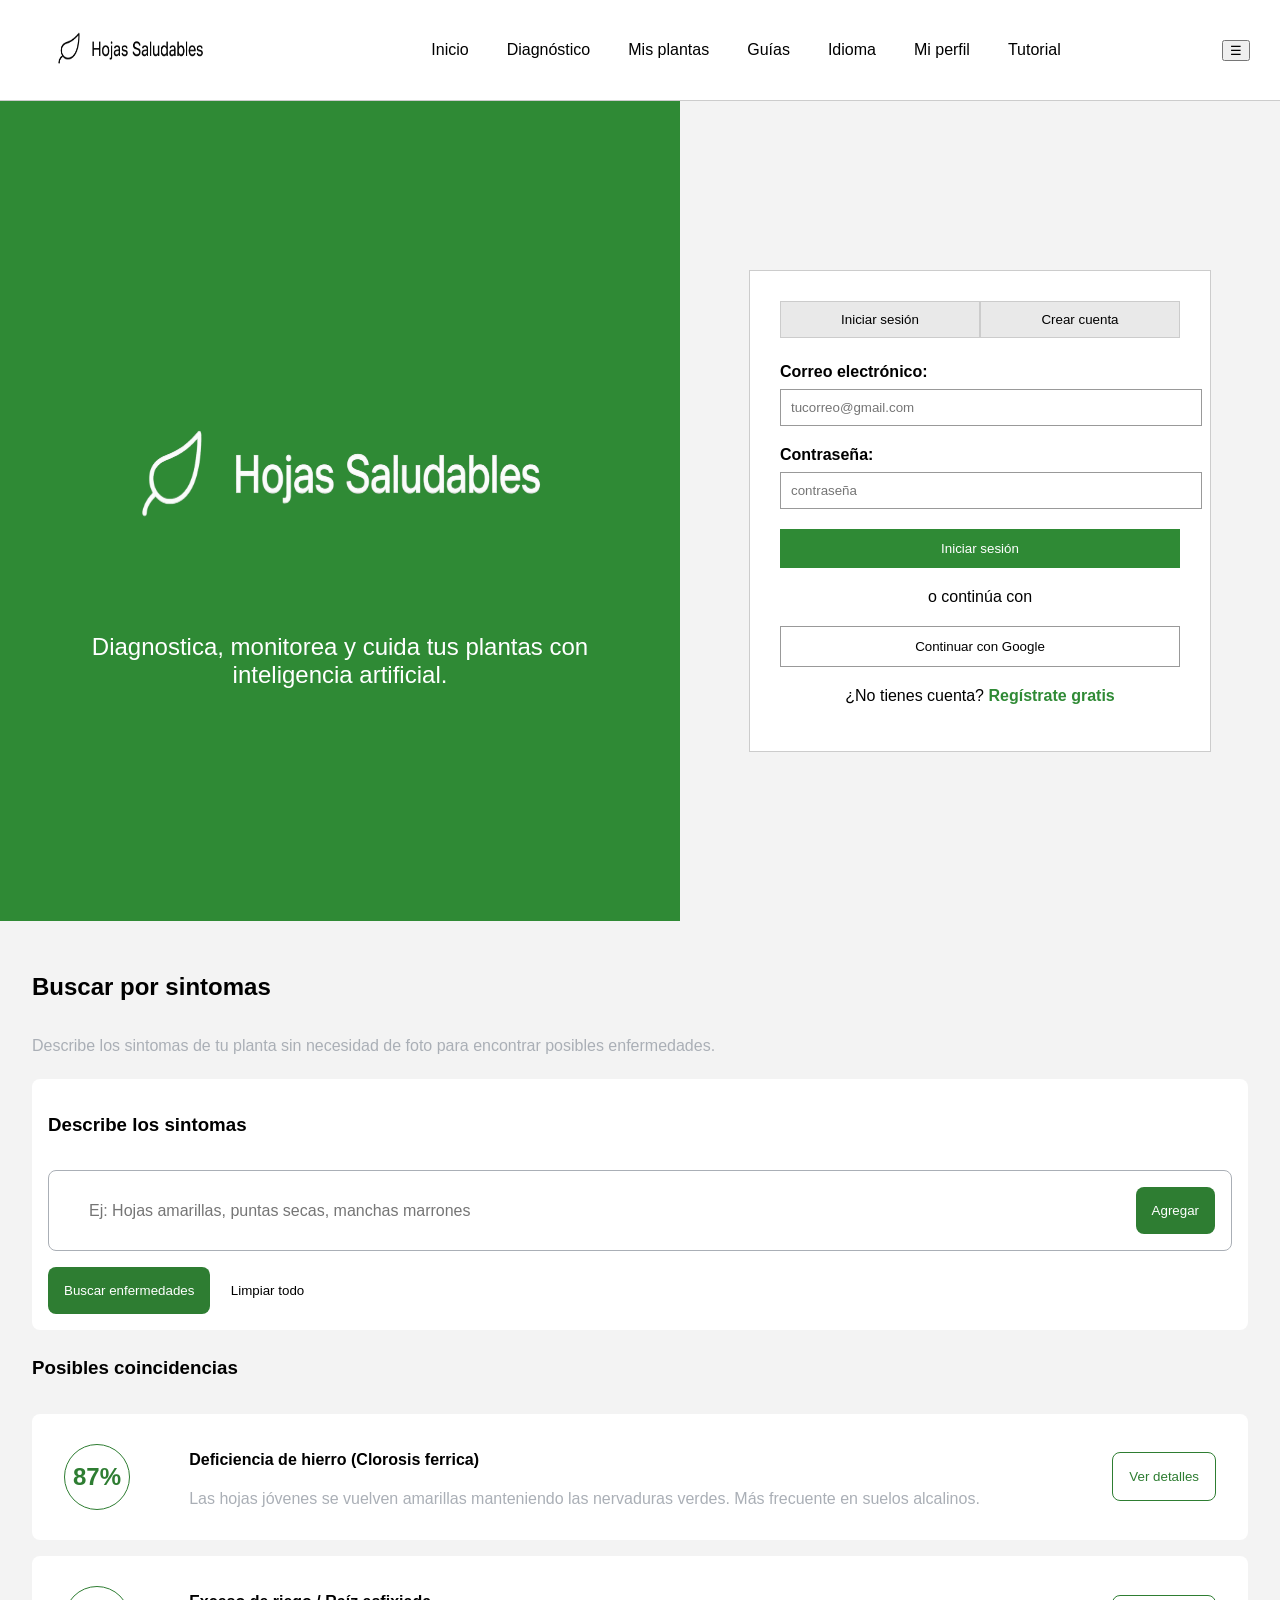
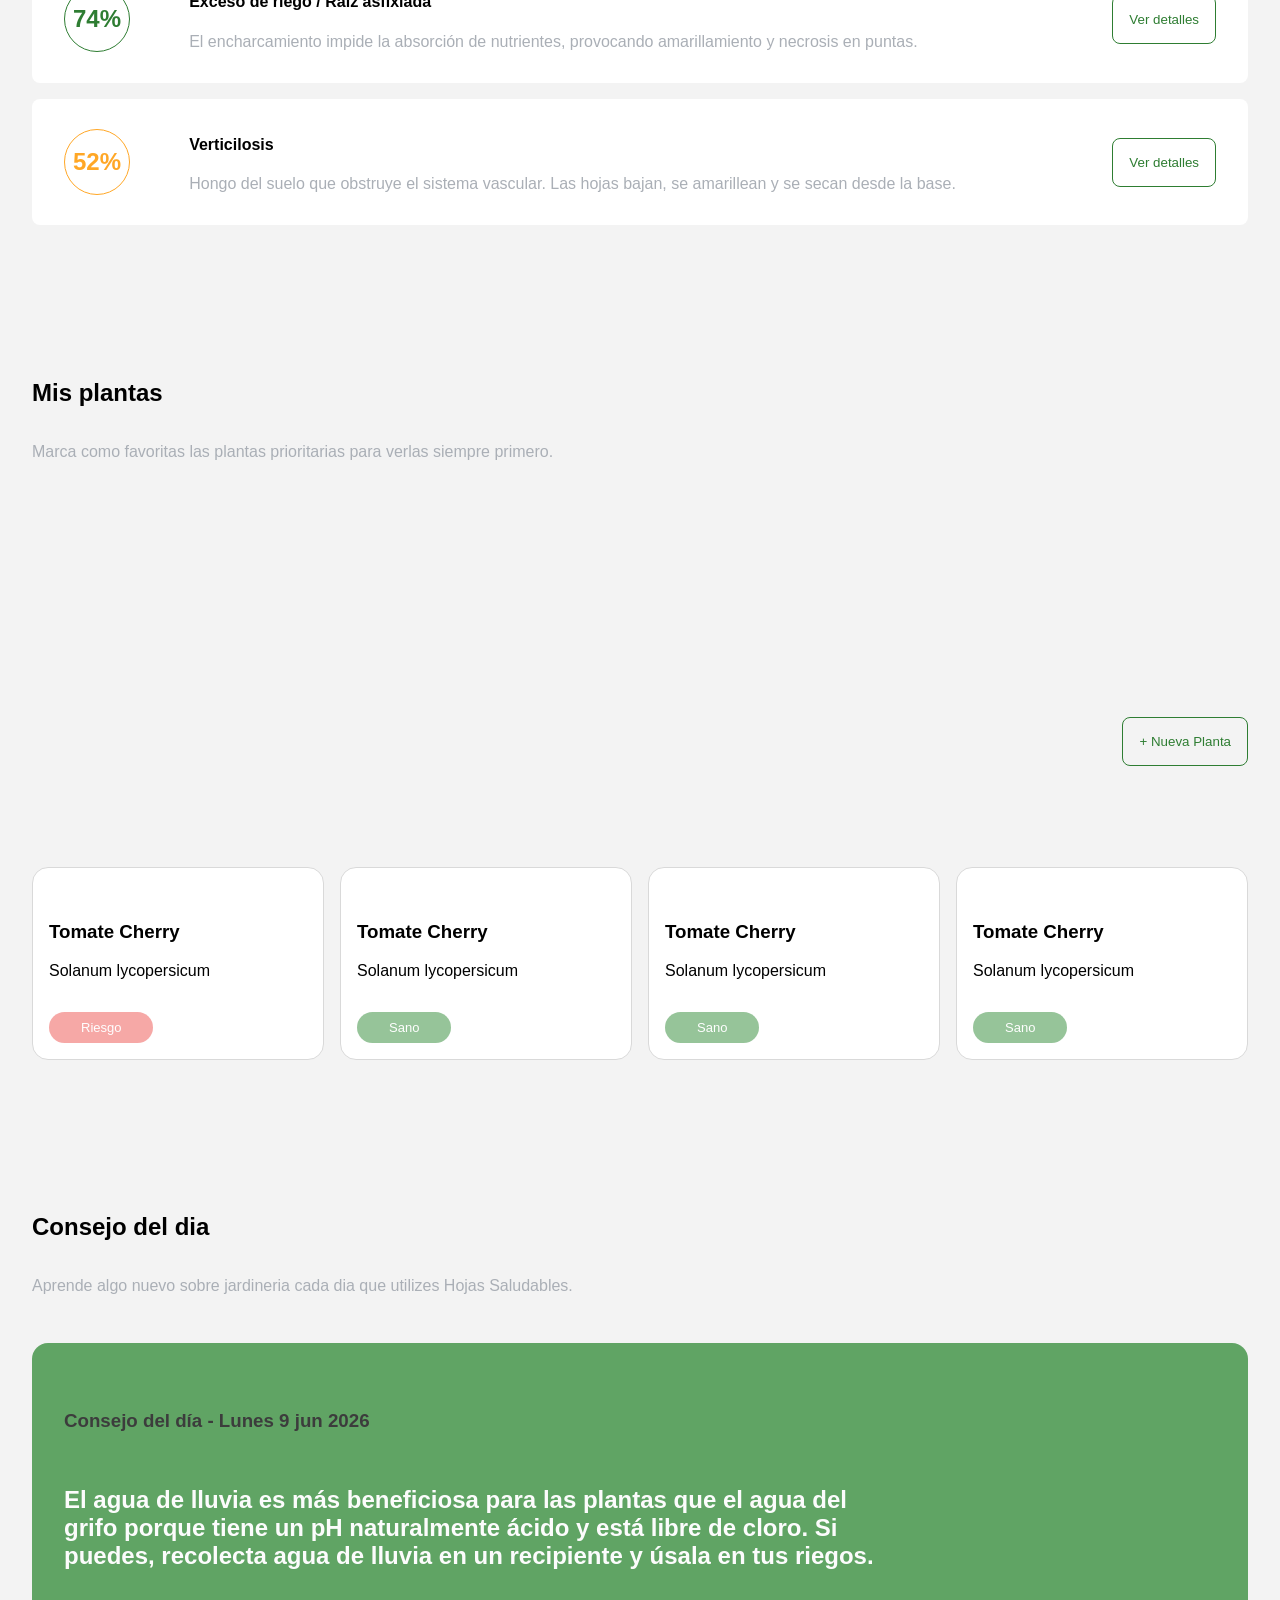
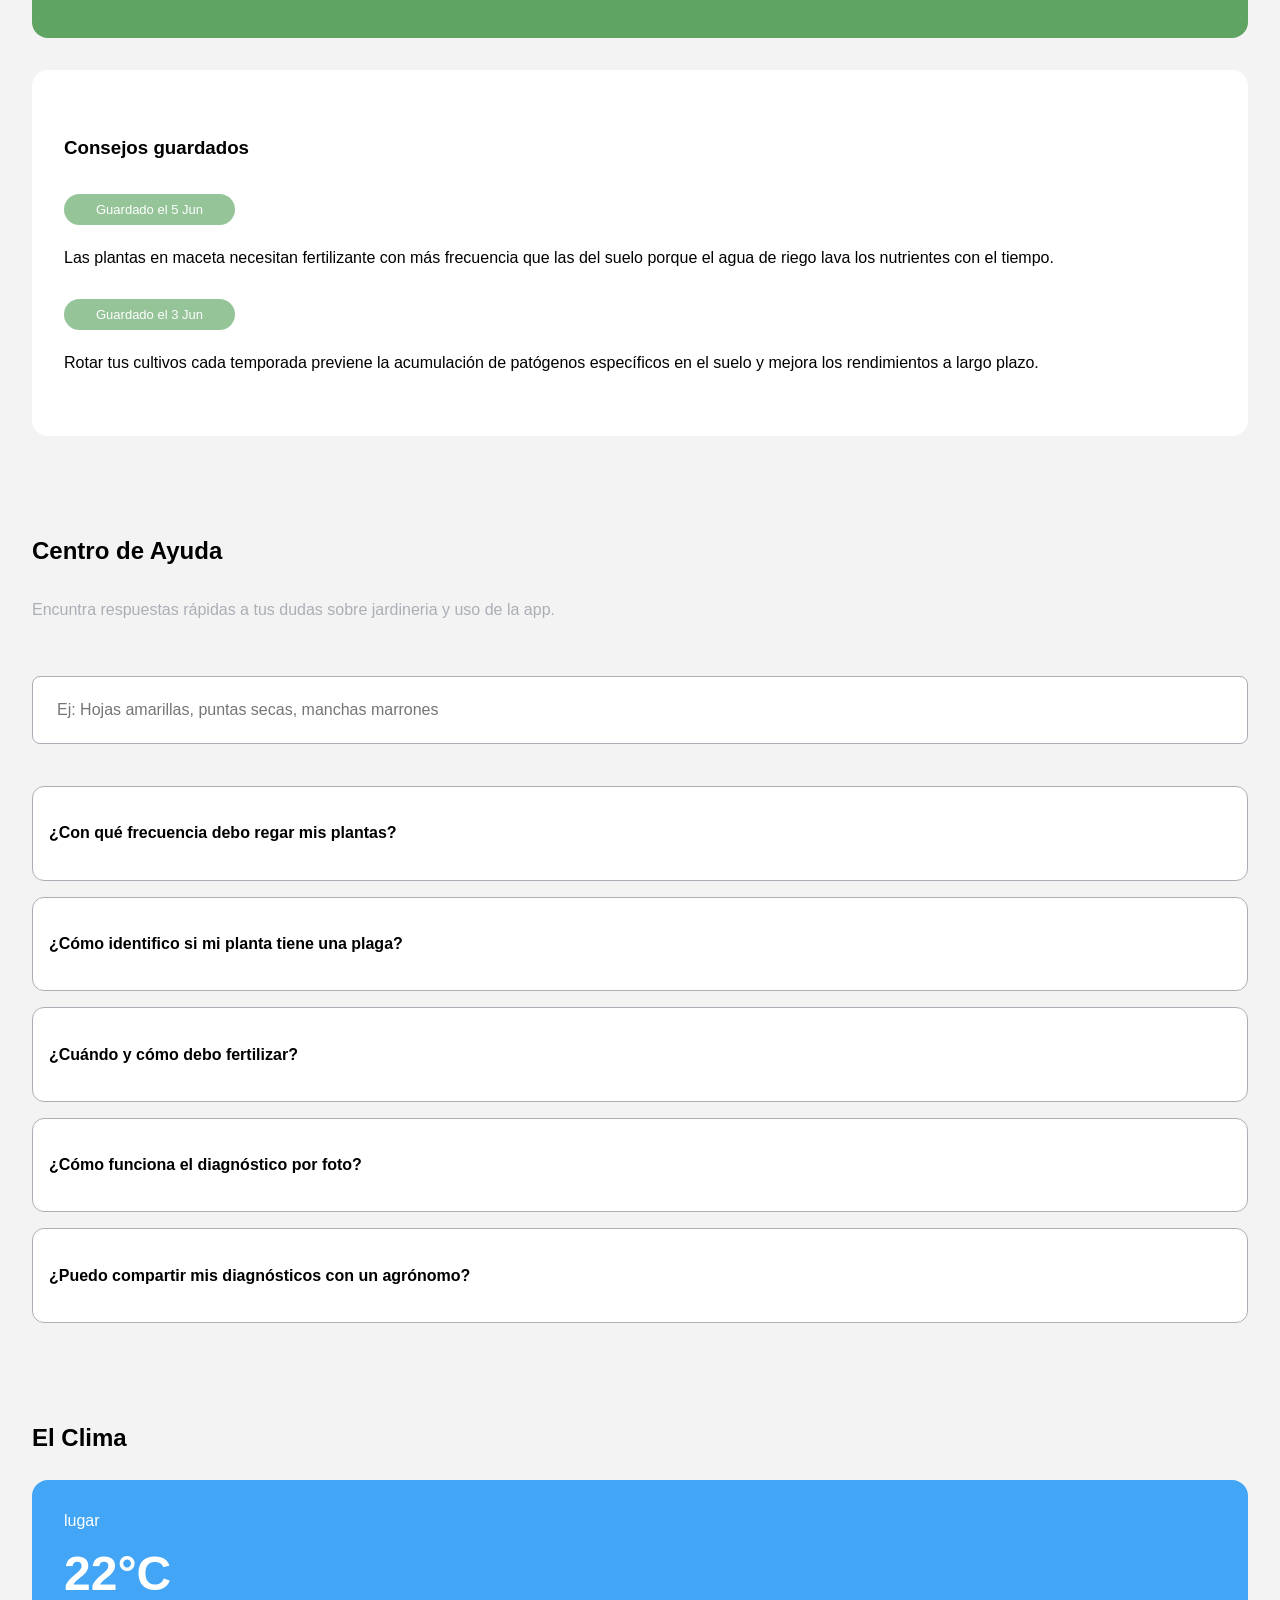
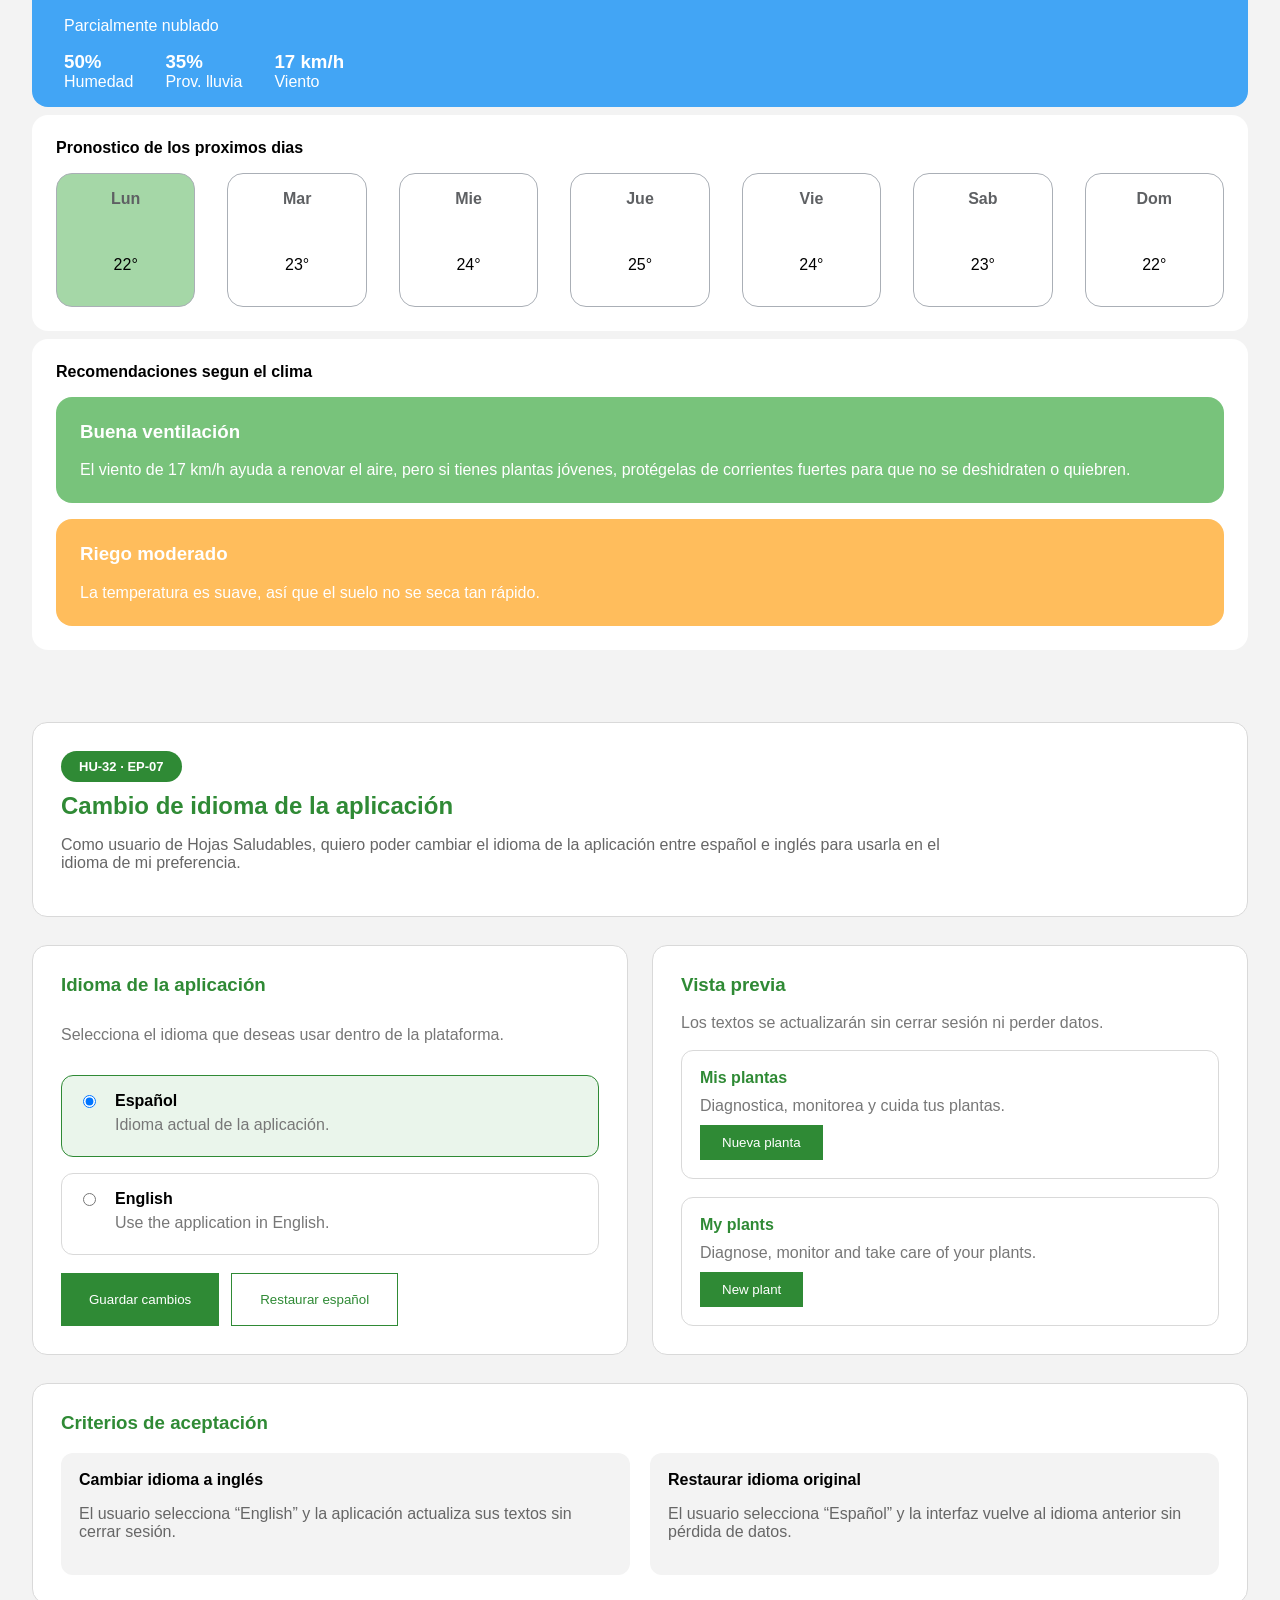
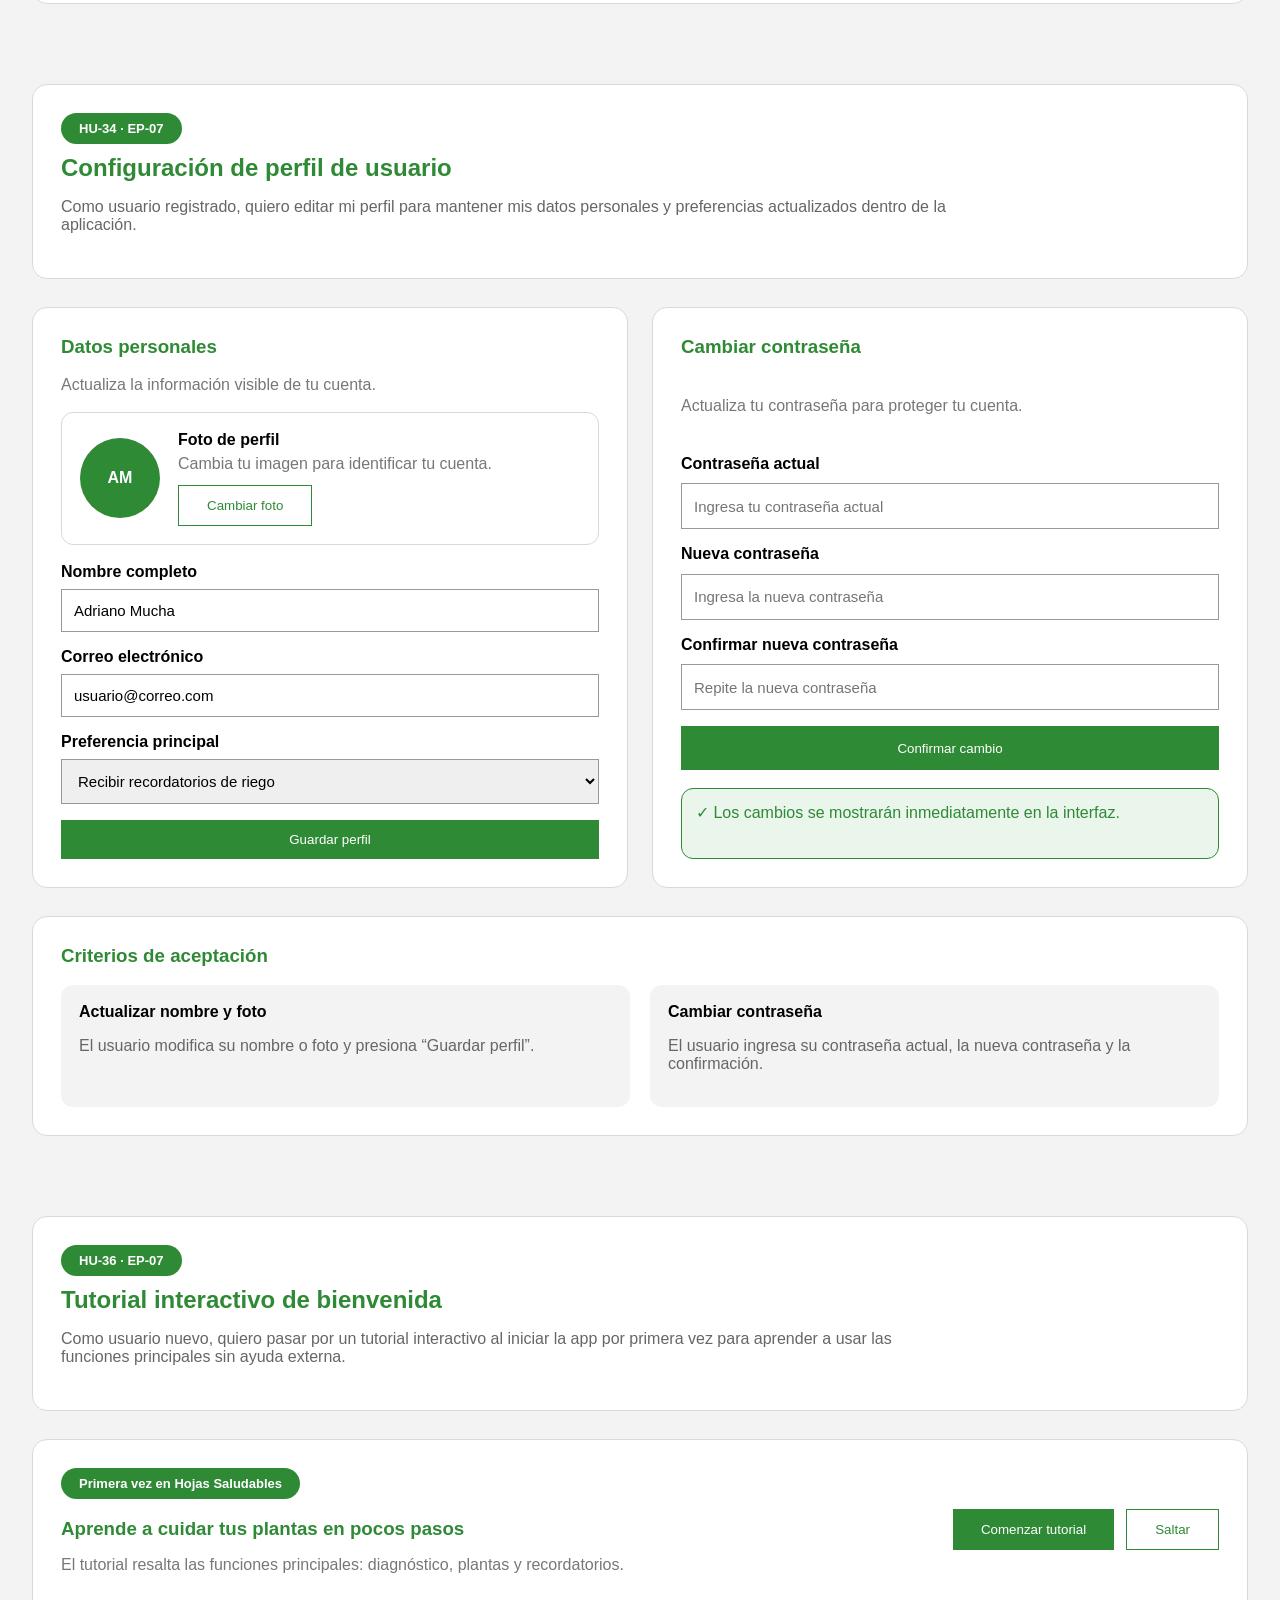
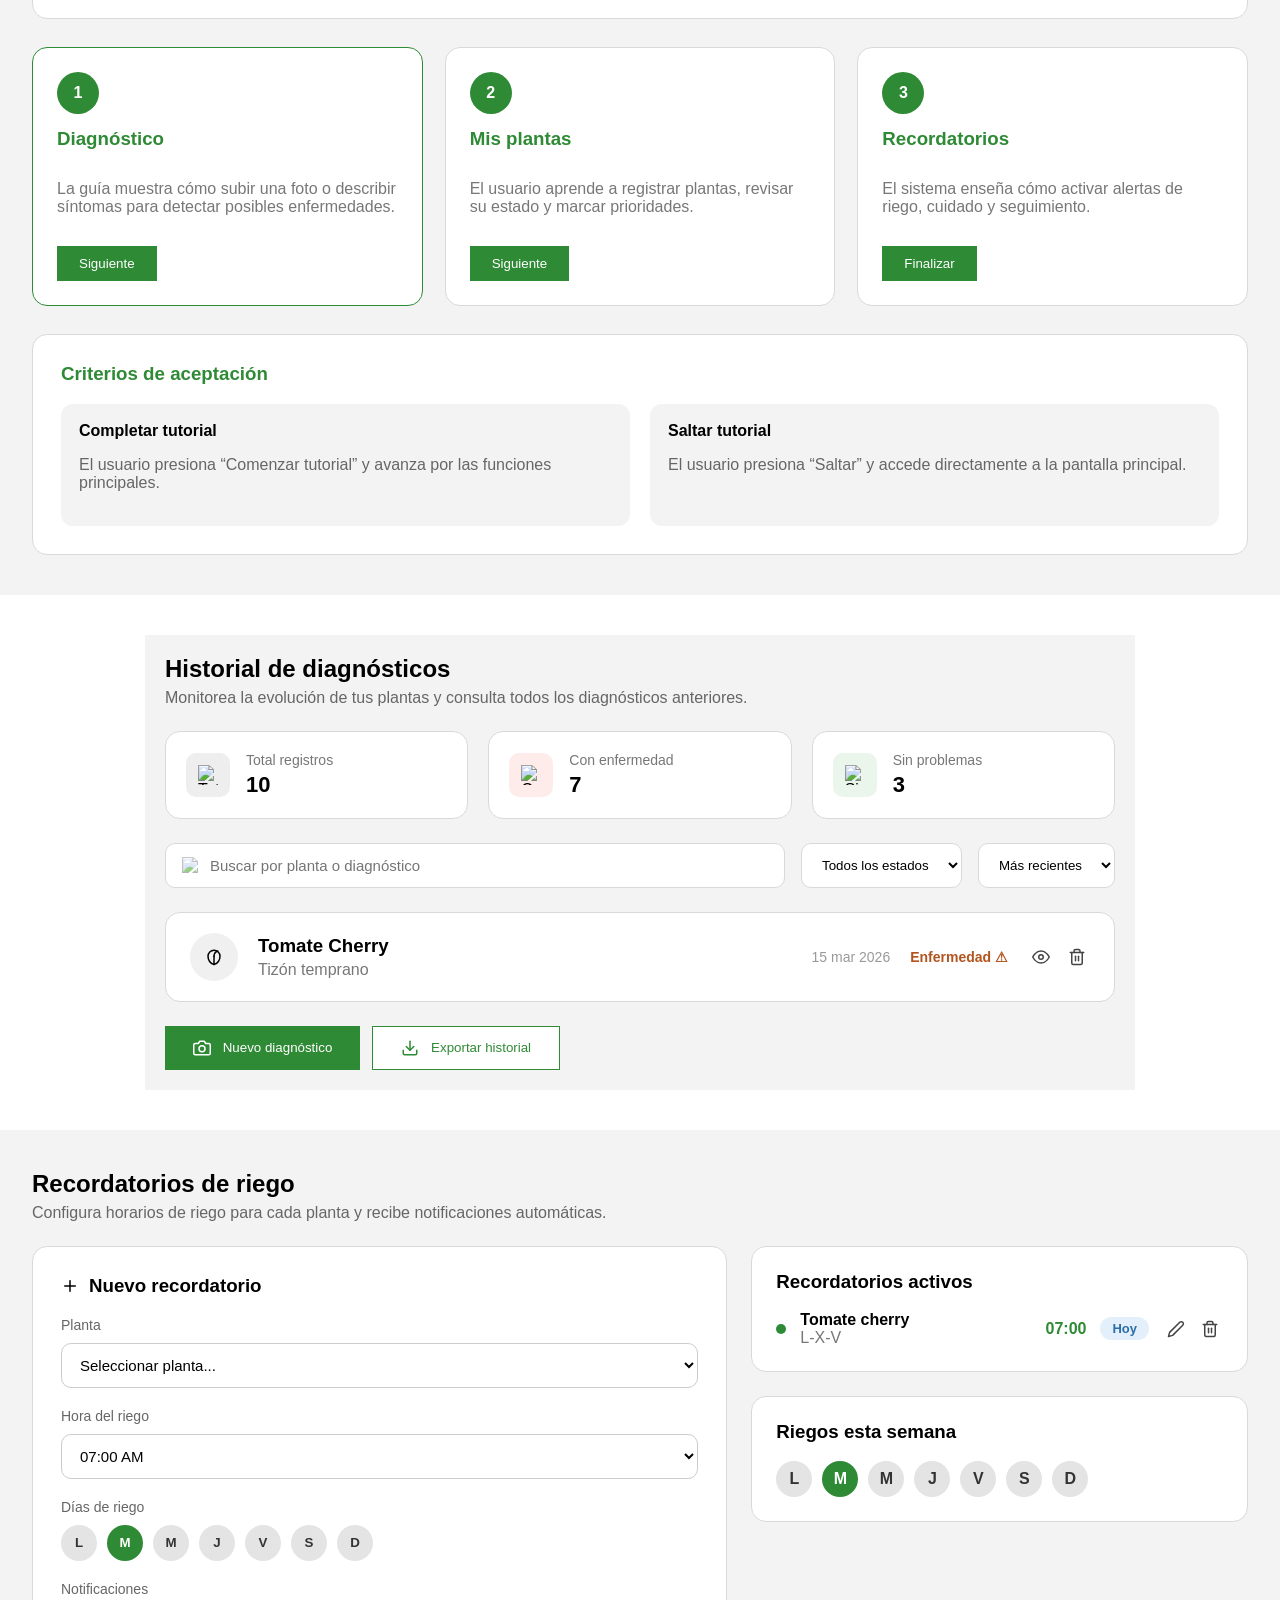
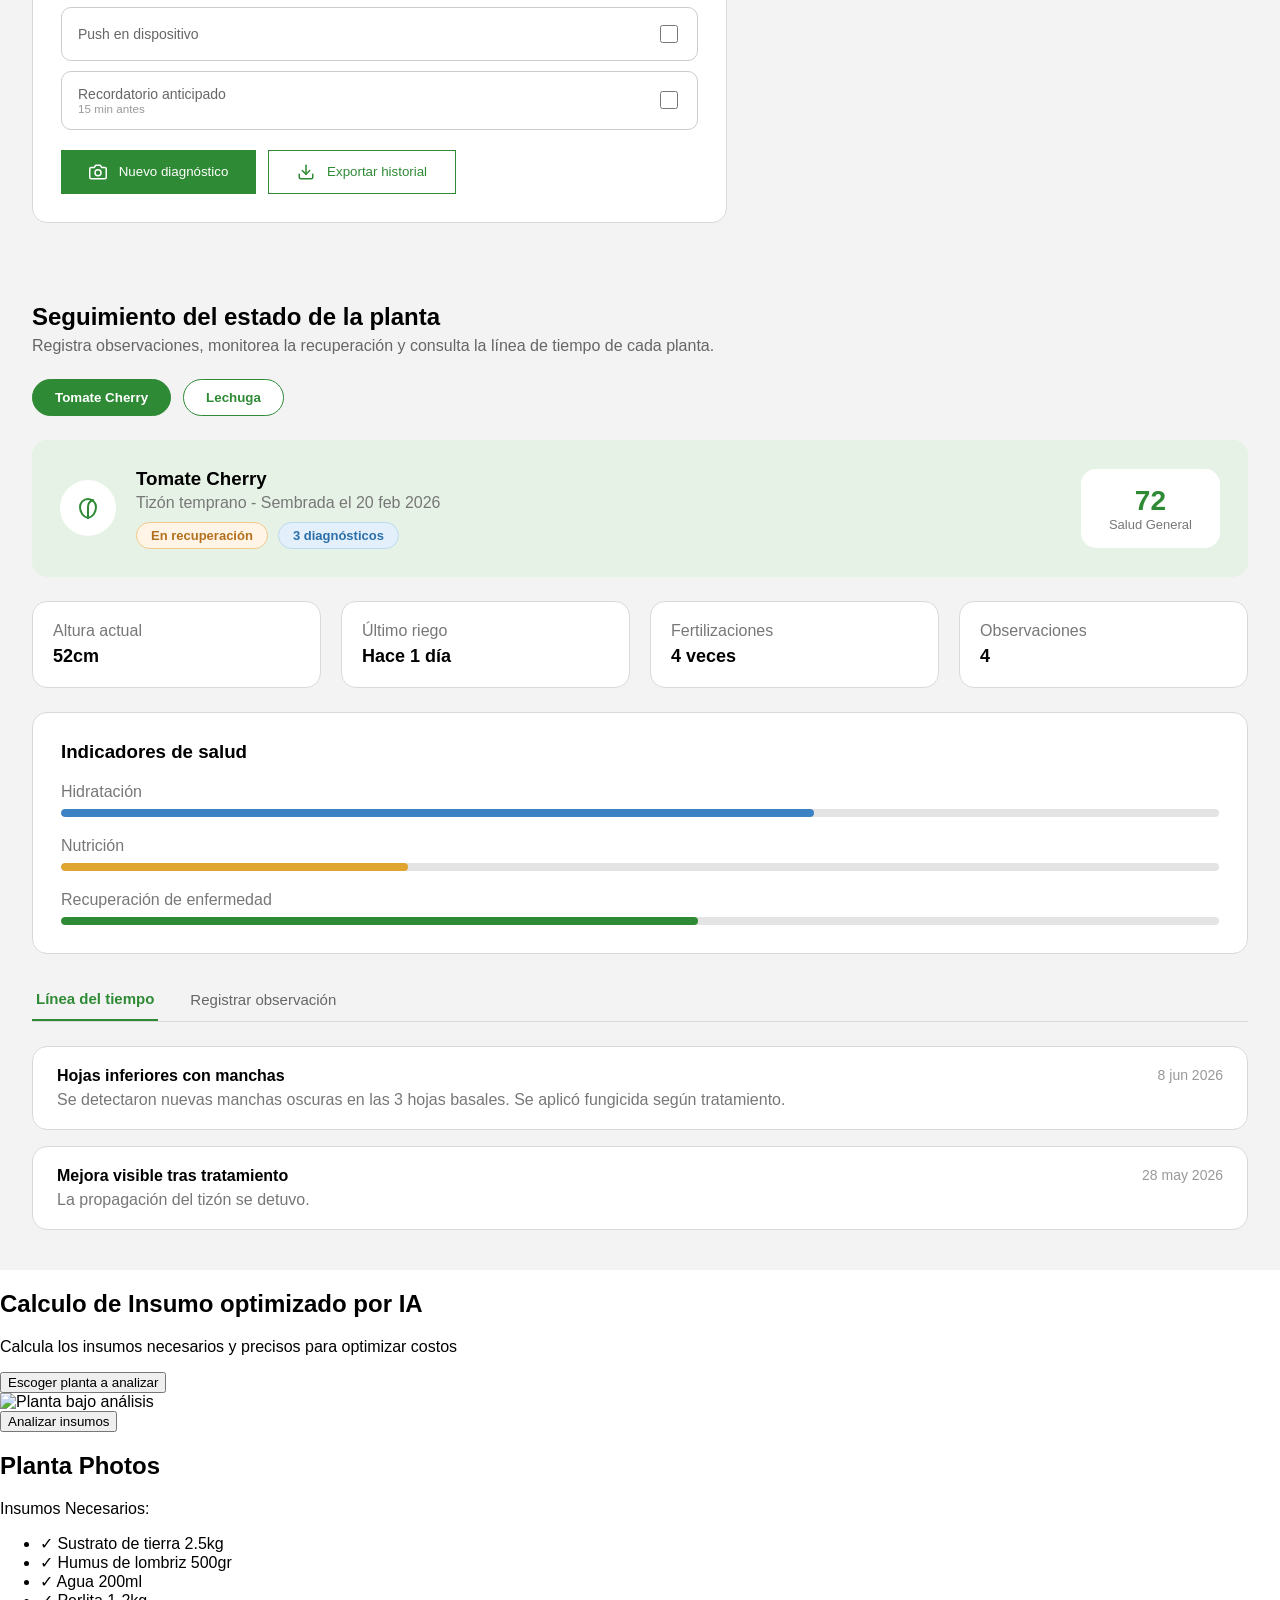
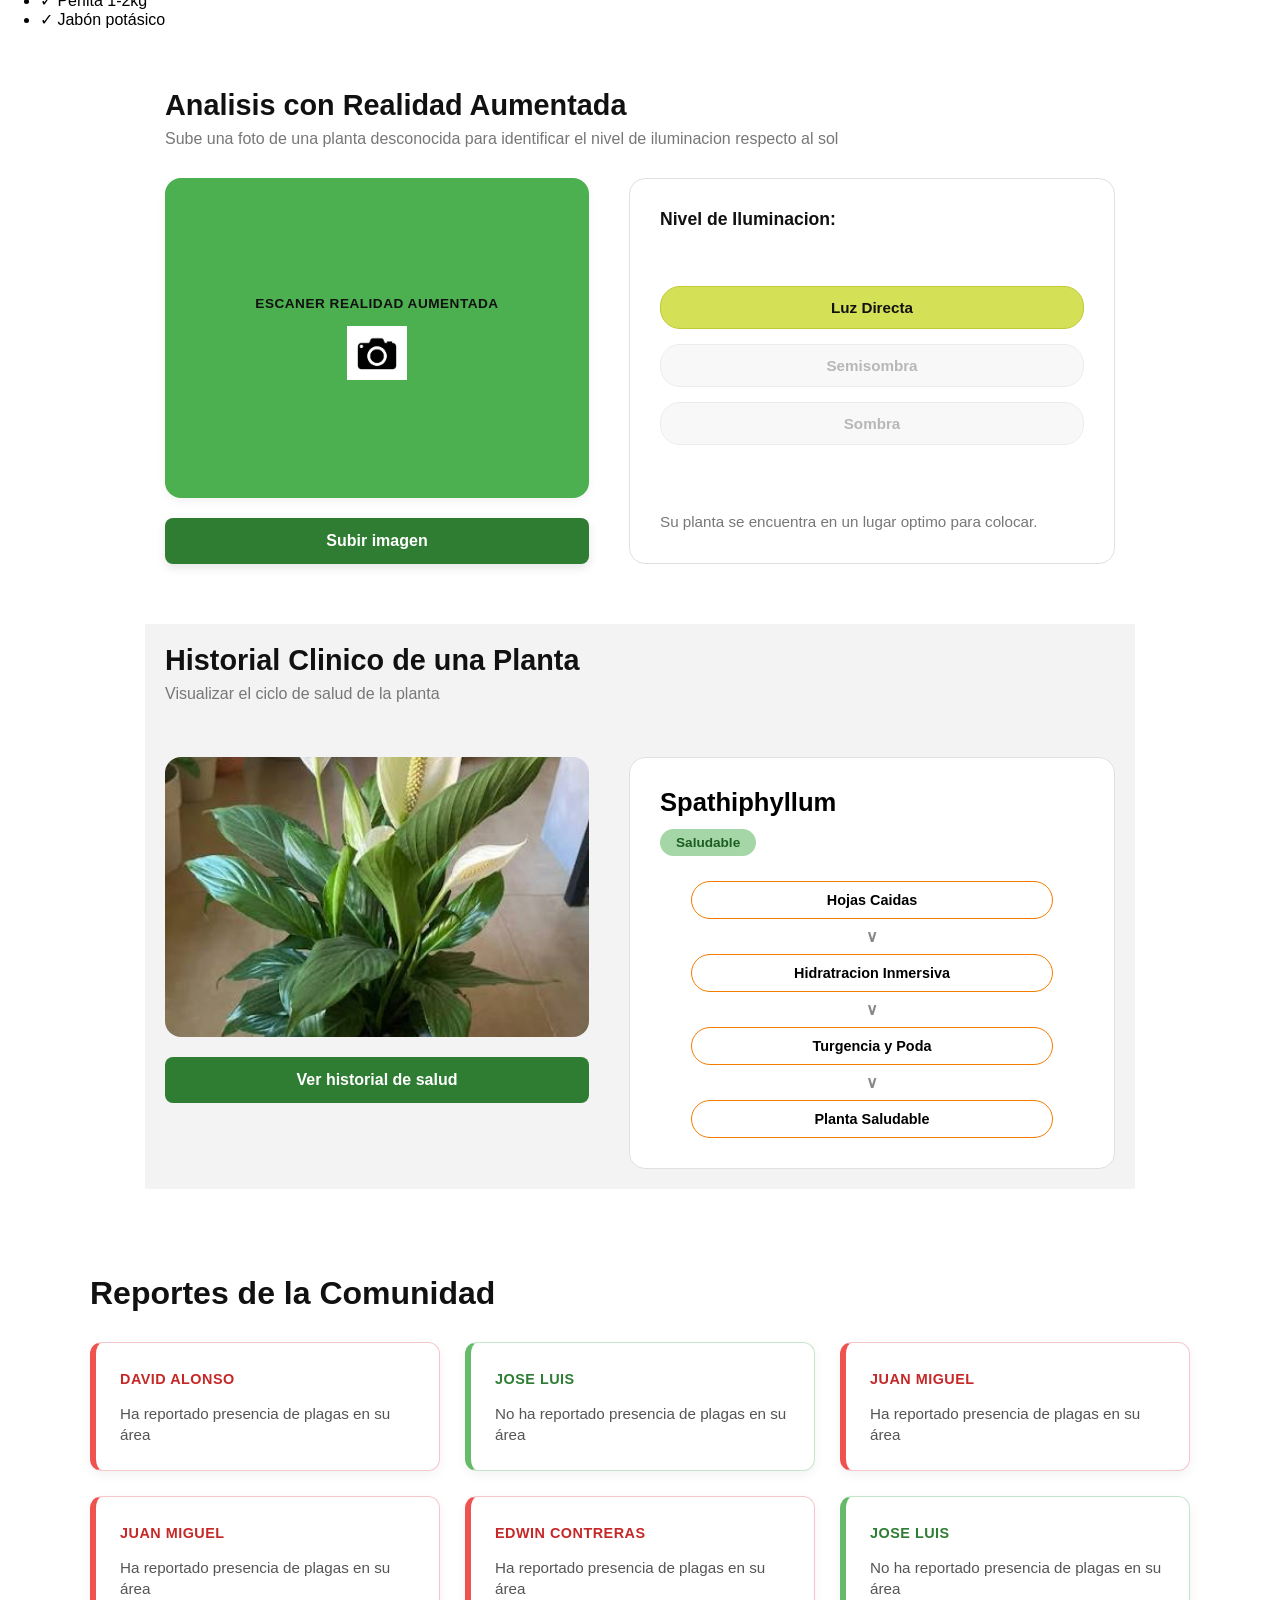
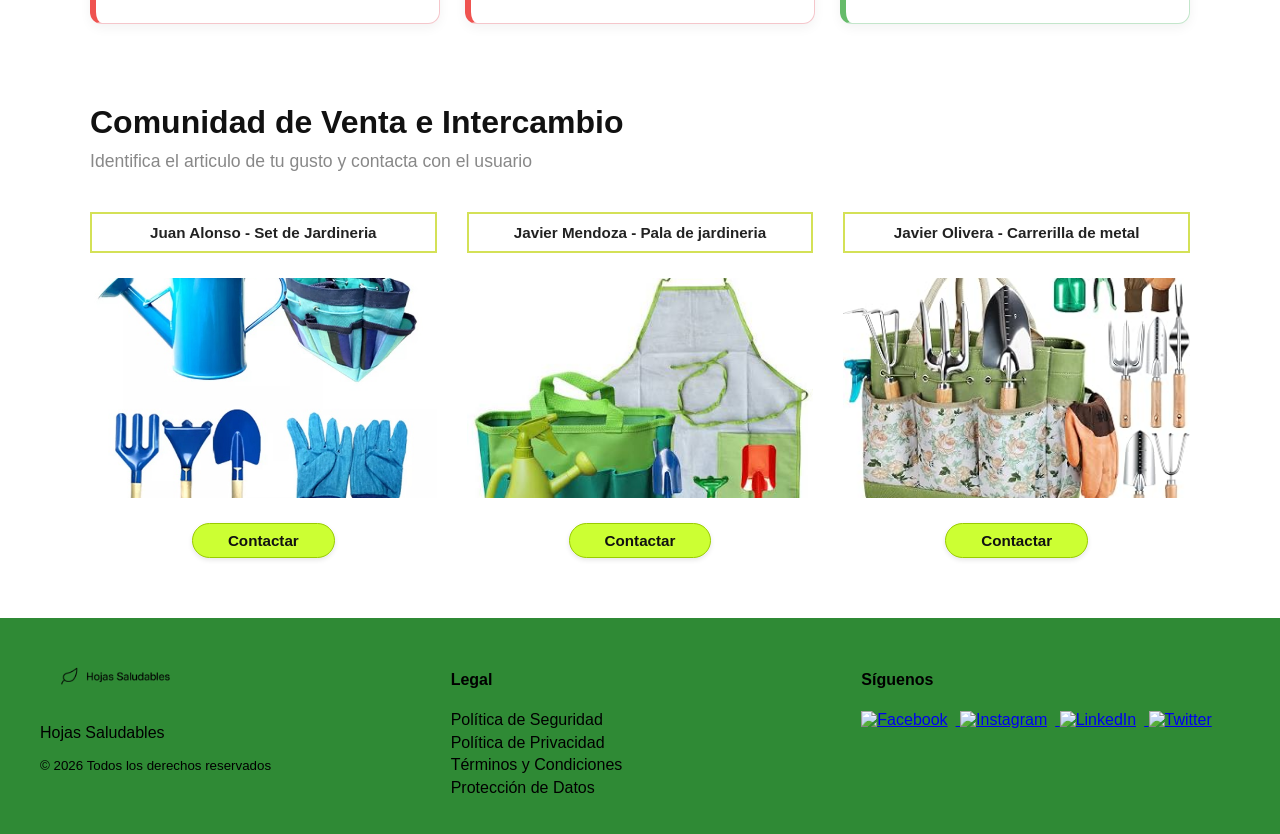
==== commit 2ec8e725: "Menu Hamburguesa" ====
--- a/index.html
+++ b/index.html
@@ -56,6 +56,12 @@
         <li><a href="#hu34">Mi perfil</a></li>
         <li><a href="#hu36">Tutorial</a></li>
       </ul>
+
+      <!-- BOTÓN HAMBURGUESA -->
+      <button class="menu-toggle" aria-label="Abrir menú">
+        &#9776;
+        <!-- Ícono de hamburguesa -->
+      </button>
     </nav>
 
     <!-- INICIO / LOGIN -->
@@ -1519,5 +1525,7 @@
         </div>
       </footer>
     </section>
+
+    <script src="assets/scripts/menu_toggle.js"></script>
   </body>
 </html>
--- a/assets/styles/seccion_sintomas.css
+++ b/assets/styles/seccion_sintomas.css
@@ -4,7 +4,7 @@
     gap: 0.5rem;
     align-items: center;
     background-color: #f3f3f3;
-    height: calc(100vh - 3.75rem);
+    min-height: calc(100vh - 3.75rem);
 }
 
 .descripcion{
@@ -128,7 +128,7 @@
 @media (max-width: 768px){
     .buscar-sintomas{
         gap: 1rem;
-        height: 100%;
+        min-height: 100%;
     }
 
     .barra-busqueda{
--- a/assets/styles/seccion_mis_plantas.css
+++ b/assets/styles/seccion_mis_plantas.css
@@ -3,7 +3,7 @@
     padding: 2rem;
     display: grid;
     gap: 2rem;
-    height: calc(100vh - 3.75rem);
+    min-height: calc(100vh - 3.75rem);
     align-items: center;
 }
 
@@ -83,7 +83,7 @@
 @media (max-width: 768px){
     .mis-plantas{
         gap: 2rem;
-        height: 100%;
+        min-height: 100%;
     }
 
     .descripcion h1{
--- a/assets/styles/seccion_consejo.css
+++ b/assets/styles/seccion_consejo.css
@@ -3,7 +3,7 @@
   padding: 2rem;
   display: grid;
   gap: 2rem;
-  height: calc(100vh - 3.75rem);
+  min-height: calc(100vh - 3.75rem);
   align-items: center;
 }
 
@@ -58,7 +58,7 @@
 
 @media (max-width: 768px){
   .seccion-consejo{
-    height: 100%;
+    min-height: 100%;
   }
   
   .consejo-contenido{
--- a/assets/styles/seccion-clima.css
+++ b/assets/styles/seccion-clima.css
@@ -4,7 +4,7 @@
     gap: 0.5rem;
     align-items: center;
     background-color: #f3f3f3;
-    height: calc(100vh - 3.75rem);
+    min-height: calc(100vh - 3.75rem);
 }
 
 .clima-actual{
@@ -135,7 +135,7 @@
 
 @media (max-width: 768px){
     .clima{
-        height: 100%;
+        min-height: 100%;
     }
     
     .clima-actual{
--- a/assets/styles/seccion-ayuda.css
+++ b/assets/styles/seccion-ayuda.css
@@ -4,7 +4,7 @@
     gap: 0.5rem;
     align-items: center;
     background-color: #f3f3f3;
-    height: calc(100vh - 3.75rem);
+    min-height: calc(100vh - 3.75rem);
 }
 
 .barra-busqueda{
@@ -47,6 +47,6 @@
 
 @media (max-width: 768px){
     .ayuda{
-        height: 100%;
+        min-height: 100%;
     }
 }
--- a/assets/styles/seccion_insumo.css
+++ b/assets/styles/seccion_insumo.css
@@ -1,3 +1,7 @@
+<<<<<<< HEAD
+/* --- CONFIGURACIÓN GENERAL --- */
+.seccion_insumos {
+=======
 .seccion-insumo {
   font-family: Arial, sans-serif;
   max-width: 950px;
@@ -15,12 +19,17 @@
 }
 
 .insumo-descripcion/ .seccion-insumo {
+>>>>>>> 0035b879dad5ed1fa6b94e34d4e68bdd0ac5c990
   font-family: Arial, sans-serif;
   max-width: 950px;
   margin: 40px auto;
   padding: 20px;
 }
 
+<<<<<<< HEAD
+/* --- CABECERA DE LA SECCIÓN --- */
+=======
+>>>>>>> 0035b879dad5ed1fa6b94e34d4e68bdd0ac5c990
 .insumo-header {
   display: flex;
   justify-content: space-between;
@@ -42,6 +51,10 @@
   margin: 0;
 }
 
+<<<<<<< HEAD
+/* --- BOTÓN ESCOGER PLANTA --- */
+=======
+>>>>>>> 0035b879dad5ed1fa6b94e34d4e68bdd0ac5c990
 .btn-escoger-planta {
   background-color: #e8f5e9;
   color: #1b5e20;
@@ -52,6 +65,26 @@
   cursor: pointer;
   font-size: 0.95rem;
   outline: none;
+<<<<<<< HEAD
+  transition: background-color 0.2s ease;
+}
+
+.btn-escoger-planta:hover {
+  background-color: #c8e6c9;
+}
+
+/* --- CONTENEDOR DE DOS CUADROS HORIZONTALES --- */
+.insumo-contenido {
+  display: flex;
+  flex-wrap: nowrap; /* Mantiene los bloques uno al lado del otro */
+  gap: 40px; /* Espacio de separación entre cuadros */
+}
+
+/* --- CUADRO IZQUIERDO (VERDE) --- */
+.contenido-imagen {
+  flex: 1;
+  background-color: #2e7d32; /* El fondo verde que faltaba */
+=======
 }
 
 .insumo-contenido-horizontal {
@@ -63,6 +96,7 @@
 .columna-verde-accion {
   flex: 1;
   background-color: #2e7d32;
+>>>>>>> 0035b879dad5ed1fa6b94e34d4e68bdd0ac5c990
   display: flex;
   flex-direction: column;
   align-items: center;
@@ -87,7 +121,12 @@
   object-fit: cover;
 }
 
+<<<<<<< HEAD
+/* BOTÓN ANALIZAR INSUMOS (BLANCO INTERACTIVO) */
+.boton-analizar {
+=======
 .boton-interactivo-blanco {
+>>>>>>> 0035b879dad5ed1fa6b94e34d4e68bdd0ac5c990
   background-color: transparent;
   color: #ffffff;
   border: 2px solid #ffffff;
@@ -95,6 +134,19 @@
   border-radius: 20px;
   font-weight: bold;
   cursor: pointer;
+<<<<<<< HEAD
+  transition: transform 0.3s ease;
+}
+
+.boton-analizar:hover {
+  transform: scale(1.05); /* Efecto de agrandamiento al pasar el mouse */
+}
+
+/* --- CUADRO DERECHO (TRANSPARENTE CON BORDES) --- */
+.insumos-necesarios {
+  flex: 1;
+  background-color: rgba(255, 255, 255, 0.4) !important; /* Fondo translúcido */
+=======
   transition: transform 0.2s ease;
 }
 
@@ -105,6 +157,7 @@
 .columna-derecha-resultados {
   flex: 1;
   background-color: rgba(255, 255, 255, 0.4) !important;
+>>>>>>> 0035b879dad5ed1fa6b94e34d4e68bdd0ac5c990
   border: 1px solid #e0e0e0;
   border-radius: 16px;
   padding: 30px;
@@ -112,6 +165,15 @@
   flex-direction: column;
 }
 
+<<<<<<< HEAD
+.insumos-necesarios h2 {
+  margin: 0 0 10px 0;
+  font-size: 1.8rem;
+  color: #111111;
+}
+
+.subtitulo-insumo {
+=======
 .columna-derecha-resultados h2 {
   margin: 0 0 10px 0;
   font-size: 1.8rem;
@@ -233,12 +295,17 @@
 }
 
 .subtitulo-seccion-interna {
+>>>>>>> 0035b879dad5ed1fa6b94e34d4e68bdd0ac5c990
   font-weight: bold;
   color: #555555;
   margin: 0 0 16px 0;
   font-size: 1rem;
 }
 
+<<<<<<< HEAD
+/* --- LISTA DE INSUMOS --- */
+=======
+>>>>>>> 0035b879dad5ed1fa6b94e34d4e68bdd0ac5c990
 .insumos-seleccionados ul {
   list-style: none;
   padding: 0;
--- a/assets/styles/seccion_clinicohistorial.css
+++ b/assets/styles/seccion_clinicohistorial.css
@@ -19,8 +19,13 @@
 
 .historial-contenido-horizontal {
   display: flex;
+<<<<<<< HEAD
+  flex-wrap: nowrap;
+  gap: 40px;
+=======
   flex-wrap: nowrap; 
   gap: 40px; 
+>>>>>>> 0035b879dad5ed1fa6b94e34d4e68bdd0ac5c990
 }
 
 .bloque-izquierdo-foto {
@@ -56,7 +61,11 @@
 }
 
 .btn-ver-historial:hover {
+<<<<<<< HEAD
+  transform: scale(1.02);
+=======
   transform: scale(1.02); 
+>>>>>>> 0035b879dad5ed1fa6b94e34d4e68bdd0ac5c990
 }
 
 .bloque-derecho-fases {
@@ -94,7 +103,11 @@
 
 .fase-item {
   width: 80%;
+<<<<<<< HEAD
+  background-color: #ffb74d;
+=======
   background-color: #ffb74d; 
+>>>>>>> 0035b879dad5ed1fa6b94e34d4e68bdd0ac5c990
   color: #111111;
   border: 1px solid #f57c00;
   padding: 10px;
--- a/assets/styles/hu_ep07.css
+++ b/assets/styles/hu_ep07.css
@@ -340,4 +340,31 @@
     flex-direction: column;
     align-items: flex-start;
   }
+}
+
+/* MENÚ HAMBURGUESA: ESCONDER OPCIONES EN MÓVIL (prioridad máxima, último CSS cargado) */
+@media (max-width: 768px) {
+  .menu-toggle {
+    display: block !important; /* Mostrar botón hamburguesa en móviles */
+    color: black;
+  }
+
+  .menu-horizontal {
+    display: none !important; /* Ocultar TODAS las opciones por defecto */
+    flex-direction: column; /* Mostrarlas en vertical al activarse */
+    width: 100%;
+    background-color: white;
+    position: absolute;
+    top: 5rem; /* Debajo del menú fijo */
+    left: 0;
+    z-index: 10;
+  }
+
+  .menu-horizontal.active {
+    display: flex !important; /* Mostrar menú solo al activar la clase */
+  }
+
+  .menu-horizontal li {
+    border-bottom: 1px solid #ccc; /* Líneas separadoras */
+  }
 }
